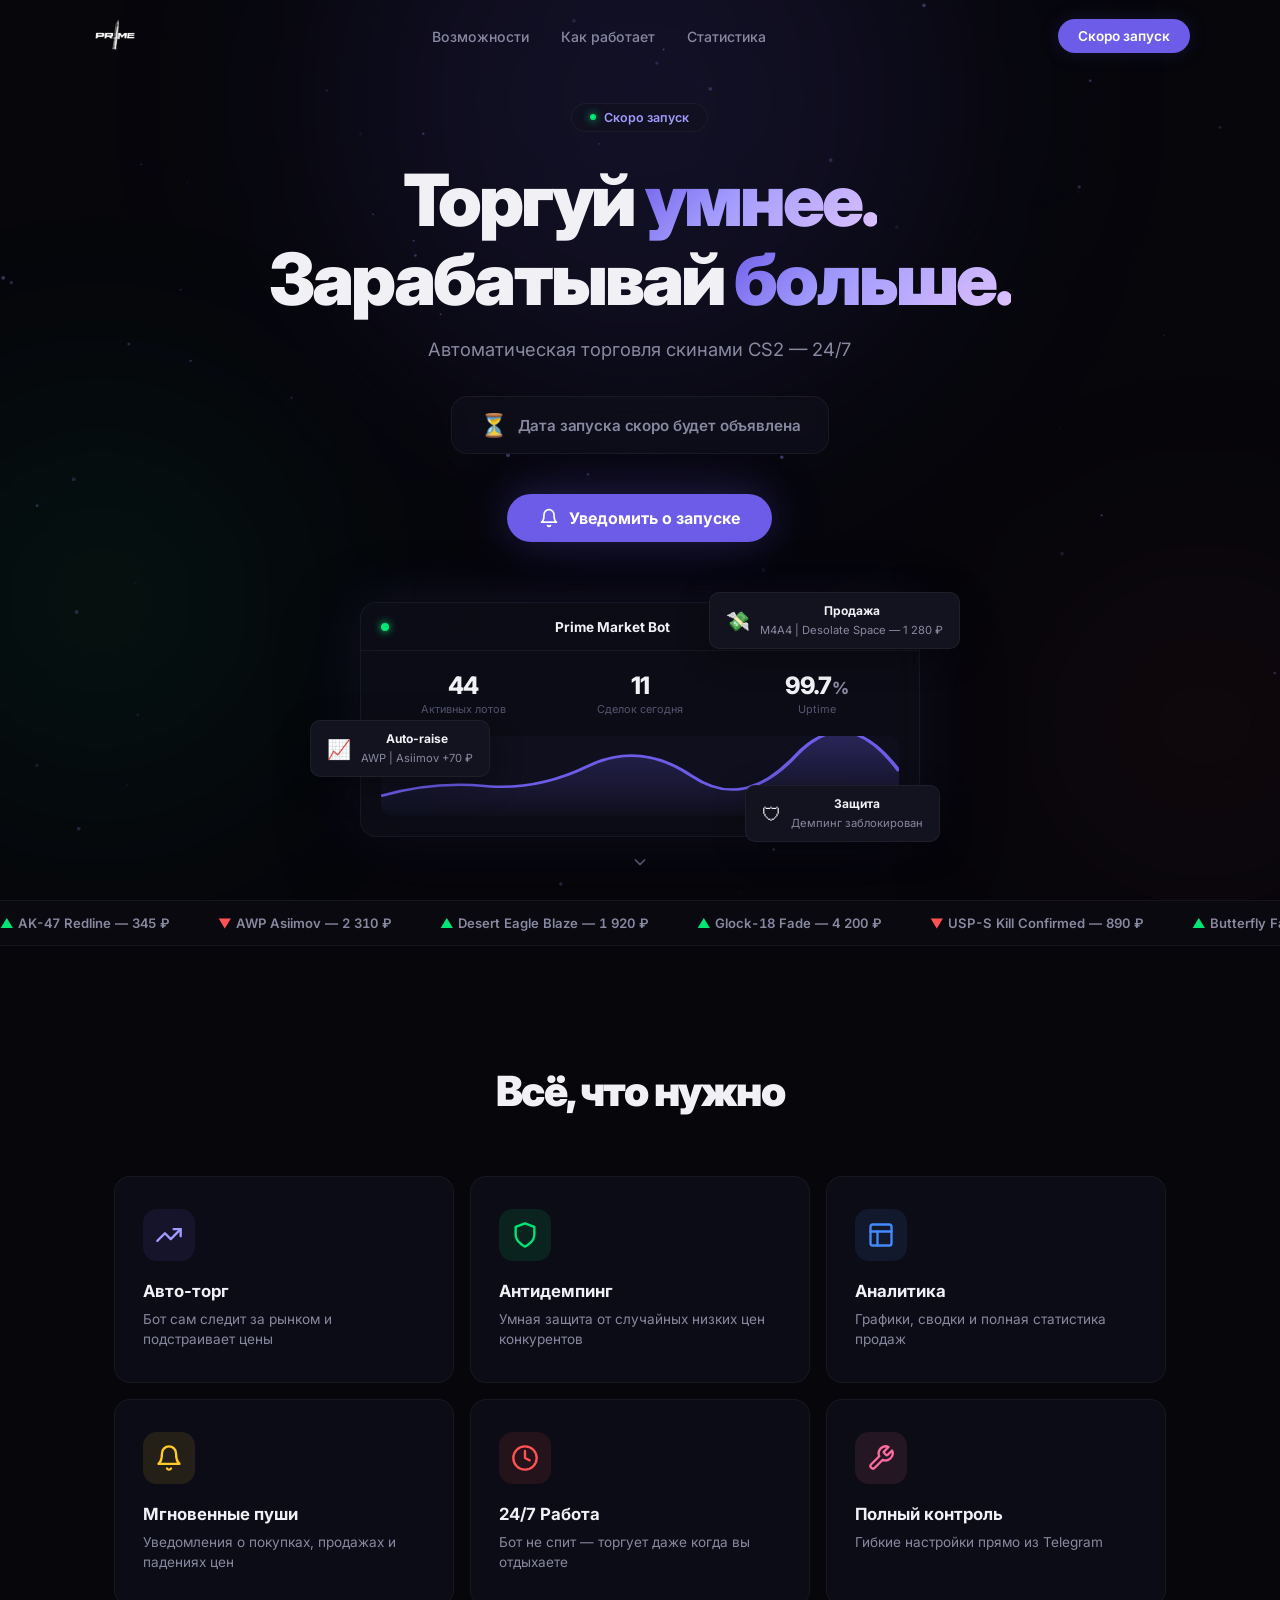
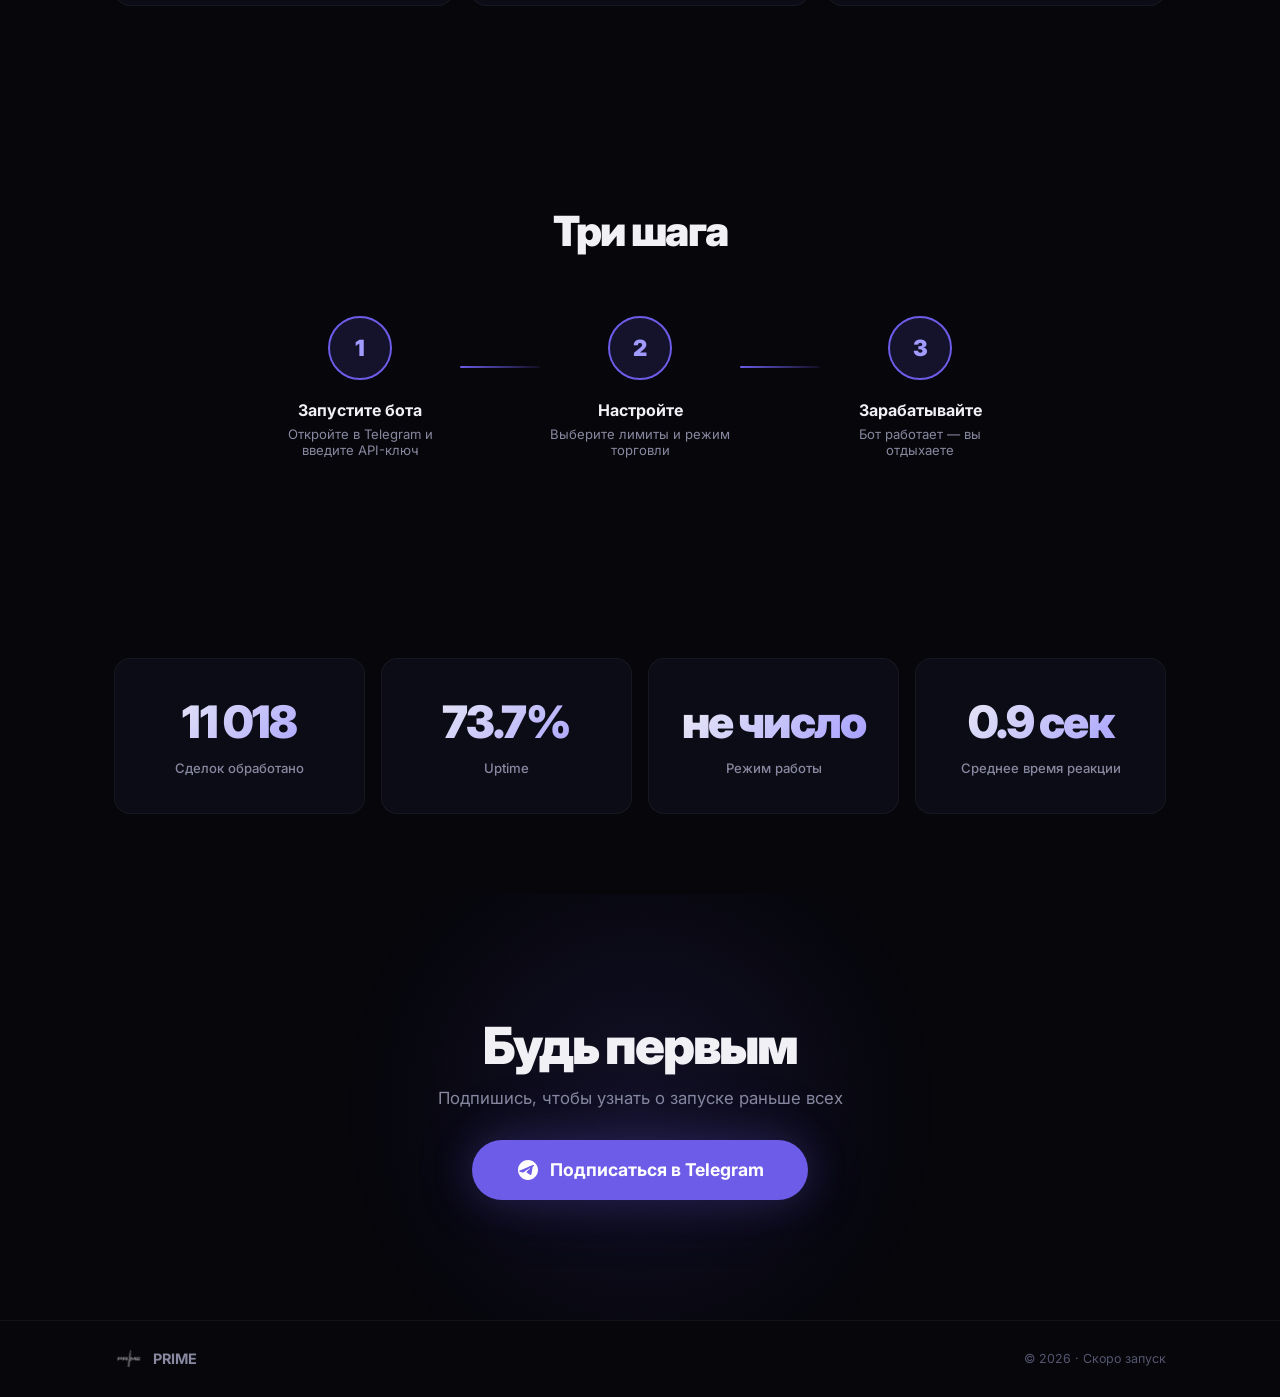
==== index.html @ d086d713 "Add files via upload" ====
<!DOCTYPE html>
<html lang="ru">
<head>
    <meta charset="UTF-8">
    <meta name="viewport" content="width=device-width, initial-scale=1.0">
    <title>PRIME — Скоро запуск | CS2 Trading Bot</title>
    <meta name="description" content="PRIME — умный бот для автоматической торговли скинами CS2. Скоро запуск. Авто-торг, защита от демпинга, аналитика.">
    <link rel="icon" type="image/png" href="logo.png">
    <link rel="preconnect" href="https://fonts.googleapis.com">
    <link rel="preconnect" href="https://fonts.gstatic.com" crossorigin>
    <link href="https://fonts.googleapis.com/css2?family=Inter:wght@300;400;500;600;700;800;900&display=swap" rel="stylesheet">
    <link rel="stylesheet" href="style.css">
</head>
<body>

<!-- ═══ Particle canvas background ═══ -->
<canvas id="particles"></canvas>

<!-- ═══ NAV ═══ -->
<nav class="nav" id="nav">
    <div class="nav-inner">
        <a href="#" class="nav-brand">
            <img src="logo.png" alt="PRIME" class="nav-logo-img">
        </a>
        <div class="nav-links">
            <a href="#features">Возможности</a>
            <a href="#how">Как работает</a>
            <a href="#stats">Статистика</a>
        </div>
        <a href="#cta" class="nav-cta">Скоро запуск</a>
    </div>
</nav>

<!-- ═══ HERO ═══ -->
<section class="hero" id="hero">
    <div class="hero-glow hero-glow-1"></div>
    <div class="hero-glow hero-glow-2"></div>
    <div class="hero-glow hero-glow-3"></div>

    <div class="hero-content">
        <div class="hero-badge">
            <span class="hero-badge-dot"></span>
            Скоро запуск
        </div>
        <h1 class="hero-title">
            Торгуй <span class="gradient-text">умнее.</span><br>
            Зарабатывай <span class="gradient-text">больше.</span>
        </h1>
        <p class="hero-sub">Автоматическая торговля скинами CS2 — 24/7</p>

        <div class="launch-tba">
            <span class="tba-icon">⏳</span>
            <span class="tba-text">Дата запуска скоро будет объявлена</span>
        </div>

        <div class="hero-actions">
            <a href="#cta" class="btn-hero">
                <svg width="20" height="20" viewBox="0 0 24 24" fill="none" stroke="currentColor" stroke-width="2" stroke-linecap="round" stroke-linejoin="round"><path d="M18 8A6 6 0 006 8c0 7-3 9-3 9h18s-3-2-3-9"/><path d="M13.73 21a2 2 0 01-3.46 0"/></svg>
                Уведомить о запуске
            </a>
        </div>
    </div>

    <!-- Floating UI mockup -->
    <div class="hero-visual">
        <div class="mock-card mock-main" id="mock-main">
            <div class="mock-header">
                <span class="mock-dot green"></span>
                <span class="mock-title">Prime Market Bot</span>
                <span class="mock-badge">ONLINE</span>
            </div>
            <div class="mock-body">
                <div class="mock-stat-row">
                    <div class="mock-stat">
                        <span class="mock-stat-val" id="counter-lots">0</span>
                        <span class="mock-stat-label">Активных лотов</span>
                    </div>
                    <div class="mock-stat">
                        <span class="mock-stat-val" id="counter-trades">0</span>
                        <span class="mock-stat-label">Сделок сегодня</span>
                    </div>
                    <div class="mock-stat">
                        <span class="mock-stat-val">99.7<small>%</small></span>
                        <span class="mock-stat-label">Uptime</span>
                    </div>
                </div>
                <div class="mock-chart-area">
                    <svg class="mock-chart-svg" viewBox="0 0 300 80" preserveAspectRatio="none">
                        <defs>
                            <linearGradient id="chart-fill" x1="0" y1="0" x2="0" y2="1">
                                <stop offset="0%" stop-color="#6C5CE7" stop-opacity="0.3"/>
                                <stop offset="100%" stop-color="#6C5CE7" stop-opacity="0"/>
                            </linearGradient>
                        </defs>
                        <path class="mock-chart-fill" d="M0,60 Q30,45 60,50 T120,30 T180,40 T240,20 T300,35 L300,80 L0,80Z" fill="url(#chart-fill)"/>
                        <path class="mock-chart-line" d="M0,60 Q30,45 60,50 T120,30 T180,40 T240,20 T300,35" fill="none" stroke="#6C5CE7" stroke-width="2.5"/>
                    </svg>
                </div>
            </div>
        </div>

        <!-- Floating notification cards -->
        <div class="float-card float-1" id="float-1">
            <span class="float-icon">💸</span>
            <div class="float-text">
                <strong>Продажа</strong>
                <span>M4A4 | Desolate Space — 1 280 ₽</span>
            </div>
        </div>
        <div class="float-card float-2" id="float-2">
            <span class="float-icon">📈</span>
            <div class="float-text">
                <strong>Auto-raise</strong>
                <span>AWP | Asiimov +70 ₽</span>
            </div>
        </div>
        <div class="float-card float-3" id="float-3">
            <span class="float-icon">🛡</span>
            <div class="float-text">
                <strong>Защита</strong>
                <span>Демпинг заблокирован</span>
            </div>
        </div>
    </div>

    <div class="hero-scroll-hint">
        <svg width="20" height="20" viewBox="0 0 24 24" fill="none" stroke="currentColor" stroke-width="2"><polyline points="6 9 12 15 18 9"/></svg>
    </div>
</section>

<!-- ═══ TICKER ═══ -->
<div class="ticker-wrap">
    <div class="ticker" id="ticker">
        <div class="ticker-track">
            <span class="ticker-item"><span class="t-green">▲</span> AK-47 Redline — 345 ₽</span>
            <span class="ticker-item"><span class="t-red">▼</span> AWP Asiimov — 2 310 ₽</span>
            <span class="ticker-item"><span class="t-green">▲</span> Desert Eagle Blaze — 1 920 ₽</span>
            <span class="ticker-item"><span class="t-green">▲</span> Glock-18 Fade — 4 200 ₽</span>
            <span class="ticker-item"><span class="t-red">▼</span> USP-S Kill Confirmed — 890 ₽</span>
            <span class="ticker-item"><span class="t-green">▲</span> Butterfly Fade — 45 000 ₽</span>
            <span class="ticker-item"><span class="t-green">▲</span> Karambit Doppler — 52 000 ₽</span>
            <span class="ticker-item"><span class="t-red">▼</span> M4A1-S Hyper Beast — 780 ₽</span>
            <!-- duplicate for seamless loop -->
            <span class="ticker-item"><span class="t-green">▲</span> AK-47 Redline — 345 ₽</span>
            <span class="ticker-item"><span class="t-red">▼</span> AWP Asiimov — 2 310 ₽</span>
            <span class="ticker-item"><span class="t-green">▲</span> Desert Eagle Blaze — 1 920 ₽</span>
            <span class="ticker-item"><span class="t-green">▲</span> Glock-18 Fade — 4 200 ₽</span>
            <span class="ticker-item"><span class="t-red">▼</span> USP-S Kill Confirmed — 890 ₽</span>
            <span class="ticker-item"><span class="t-green">▲</span> Butterfly Fade — 45 000 ₽</span>
            <span class="ticker-item"><span class="t-green">▲</span> Karambit Doppler — 52 000 ₽</span>
            <span class="ticker-item"><span class="t-red">▼</span> M4A1-S Hyper Beast — 780 ₽</span>
        </div>
    </div>
</div>

<!-- ═══ FEATURES ═══ -->
<section class="features" id="features">
    <div class="container">
        <h2 class="section-title reveal">Всё, что нужно</h2>
        <div class="features-grid">
            <div class="feature-card reveal" style="--delay:0.05s">
                <div class="feature-icon purple">
                    <svg width="28" height="28" viewBox="0 0 24 24" fill="none" stroke="currentColor" stroke-width="2" stroke-linecap="round" stroke-linejoin="round"><polyline points="22 7 13.5 15.5 8.5 10.5 2 17"/><polyline points="16 7 22 7 22 13"/></svg>
                </div>
                <h3>Авто-торг</h3>
                <p>Бот сам следит за рынком и подстраивает цены</p>
            </div>
            <div class="feature-card reveal" style="--delay:0.1s">
                <div class="feature-icon green">
                    <svg width="28" height="28" viewBox="0 0 24 24" fill="none" stroke="currentColor" stroke-width="2" stroke-linecap="round" stroke-linejoin="round"><path d="M12 22s8-4 8-10V5l-8-3-8 3v7c0 6 8 10 8 10z"/></svg>
                </div>
                <h3>Антидемпинг</h3>
                <p>Умная защита от случайных низких цен конкурентов</p>
            </div>
            <div class="feature-card reveal" style="--delay:0.15s">
                <div class="feature-icon blue">
                    <svg width="28" height="28" viewBox="0 0 24 24" fill="none" stroke="currentColor" stroke-width="2" stroke-linecap="round" stroke-linejoin="round"><rect x="3" y="3" width="18" height="18" rx="2"/><path d="M3 9h18"/><path d="M9 21V9"/></svg>
                </div>
                <h3>Аналитика</h3>
                <p>Графики, сводки и полная статистика продаж</p>
            </div>
            <div class="feature-card reveal" style="--delay:0.2s">
                <div class="feature-icon amber">
                    <svg width="28" height="28" viewBox="0 0 24 24" fill="none" stroke="currentColor" stroke-width="2" stroke-linecap="round" stroke-linejoin="round"><path d="M18 8A6 6 0 006 8c0 7-3 9-3 9h18s-3-2-3-9"/><path d="M13.73 21a2 2 0 01-3.46 0"/></svg>
                </div>
                <h3>Мгновенные пуши</h3>
                <p>Уведомления о покупках, продажах и падениях цен</p>
            </div>
            <div class="feature-card reveal" style="--delay:0.25s">
                <div class="feature-icon red">
                    <svg width="28" height="28" viewBox="0 0 24 24" fill="none" stroke="currentColor" stroke-width="2" stroke-linecap="round" stroke-linejoin="round"><circle cx="12" cy="12" r="10"/><polyline points="12 6 12 12 16 14"/></svg>
                </div>
                <h3>24/7 Работа</h3>
                <p>Бот не спит — торгует даже когда вы отдыхаете</p>
            </div>
            <div class="feature-card reveal" style="--delay:0.3s">
                <div class="feature-icon pink">
                    <svg width="28" height="28" viewBox="0 0 24 24" fill="none" stroke="currentColor" stroke-width="2" stroke-linecap="round" stroke-linejoin="round"><path d="M14.7 6.3a1 1 0 000 1.4l1.6 1.6a1 1 0 001.4 0l3.77-3.77a6 6 0 01-7.94 7.94l-6.91 6.91a2.12 2.12 0 01-3-3l6.91-6.91a6 6 0 017.94-7.94l-3.76 3.76z"/></svg>
                </div>
                <h3>Полный контроль</h3>
                <p>Гибкие настройки прямо из Telegram</p>
            </div>
        </div>
    </div>
</section>

<!-- ═══ HOW IT WORKS ═══ -->
<section class="how" id="how">
    <div class="container">
        <h2 class="section-title reveal">Три шага</h2>
        <div class="steps">
            <div class="step reveal" style="--delay:0.05s">
                <div class="step-num">1</div>
                <div class="step-content">
                    <h3>Запустите бота</h3>
                    <p>Откройте в Telegram и введите API-ключ</p>
                </div>
            </div>
            <div class="step-line reveal" style="--delay:0.1s"></div>
            <div class="step reveal" style="--delay:0.15s">
                <div class="step-num">2</div>
                <div class="step-content">
                    <h3>Настройте</h3>
                    <p>Выберите лимиты и режим торговли</p>
                </div>
            </div>
            <div class="step-line reveal" style="--delay:0.2s"></div>
            <div class="step reveal" style="--delay:0.25s">
                <div class="step-num">3</div>
                <div class="step-content">
                    <h3>Зарабатывайте</h3>
                    <p>Бот работает — вы отдыхаете</p>
                </div>
            </div>
        </div>
    </div>
</section>

<!-- ═══ LIVE STATS ═══ -->
<section class="stats" id="stats">
    <div class="container">
        <div class="stats-grid">
            <div class="stat-block reveal" style="--delay:0s">
                <span class="stat-big" data-target="14832">0</span>
                <span class="stat-desc">Сделок обработано</span>
            </div>
            <div class="stat-block reveal" style="--delay:0.1s">
                <span class="stat-big" data-target="99" data-suffix=".7%">0</span>
                <span class="stat-desc">Uptime</span>
            </div>
            <div class="stat-block reveal" style="--delay:0.2s">
                <span class="stat-big static-stat">24/7</span>
                <span class="stat-desc">Режим работы</span>
            </div>
            <div class="stat-block reveal" style="--delay:0.3s">
                <span class="stat-big" data-target="0" data-suffix=" сек" data-val="1.2">0</span>
                <span class="stat-desc">Среднее время реакции</span>
            </div>
        </div>
    </div>
</section>

<!-- ═══ CTA ═══ -->
<section class="cta" id="cta">
    <div class="cta-glow"></div>
    <div class="container">
        <div class="cta-content reveal">
            <h2>Будь первым</h2>
            <p class="cta-sub">Подпишись, чтобы узнать о запуске раньше всех</p>
            <div class="cta-form">
                <a href="https://t.me/primebot_news" class="btn-hero btn-hero-lg" target="_blank">
                    <svg width="24" height="24" viewBox="0 0 24 24" fill="currentColor"><path d="M12 2C6.48 2 2 6.48 2 12s4.48 10 10 10 10-4.48 10-10S17.52 2 12 2zm4.64 6.8c-.15 1.58-.8 5.42-1.13 7.19-.14.75-.42 1-.68 1.03-.58.05-1.02-.38-1.58-.75-.88-.58-1.38-.94-2.23-1.5-.99-.65-.35-1.01.22-1.59.15-.15 2.71-2.48 2.76-2.69.01-.03.01-.14-.07-.2-.08-.06-.19-.04-.27-.02-.12.02-1.96 1.25-5.54 3.67-.52.36-1 .53-1.42.52-.47-.01-1.37-.26-2.03-.48-.82-.27-1.47-.42-1.42-.88.03-.24.37-.49 1.02-.74 3.98-1.73 6.64-2.88 7.97-3.44 3.8-1.58 4.59-1.86 5.1-1.87.11 0 .37.03.54.17.14.12.18.28.2.45-.01.06.01.24 0 .37z"/></svg>
                    Подписаться в Telegram
                </a>
            </div>
        </div>
    </div>
</section>

<!-- ═══ FOOTER ═══ -->
<footer class="footer">
    <div class="container footer-inner">
        <div class="footer-brand-wrap">
            <img src="logo.png" alt="PRIME" class="footer-logo">
            <span class="footer-brand">PRIME</span>
        </div>
        <span class="footer-copy">© 2026 · Скоро запуск</span>
    </div>
</footer>

<script src="app.js"></script>
</body>
</html>
---- style.css ----
/* ═══════════════════════════════════════════
   Prime Market Landing — CSS
   Premium dark visual-first design
   ═══════════════════════════════════════════ */

:root {
  --bg: #06060b;
  --bg-1: #0c0c14;
  --bg-2: #13131f;
  --bg-3: #1c1c2e;
  --surface: rgba(18, 18, 30, 0.6);
  --border: rgba(255, 255, 255, 0.05);
  --border-hover: rgba(255, 255, 255, 0.1);

  --text: #f0f0f5;
  --text-2: #8888a0;
  --text-3: #555570;

  --accent: #6C5CE7;
  --accent-2: #a29bfe;
  --accent-glow: rgba(108, 92, 231, 0.15);

  --green: #00e676;
  --red: #ff5252;
  --amber: #ffca28;
  --blue: #448aff;
  --pink: #ff6b9d;

  --green-bg: rgba(0, 230, 118, 0.1);
  --red-bg: rgba(255, 82, 82, 0.1);
  --amber-bg: rgba(255, 202, 40, 0.1);
  --blue-bg: rgba(68, 138, 255, 0.1);
  --pink-bg: rgba(255, 107, 157, 0.1);
  --purple-bg: rgba(108, 92, 231, 0.1);

  --radius: 16px;
  --radius-sm: 10px;
  --ease: cubic-bezier(0.4, 0, 0.2, 1);
}

*, *::before, *::after { box-sizing: border-box; margin: 0; padding: 0; }

html {
  font-size: 16px;
  scroll-behavior: smooth;
  scroll-padding-top: 80px;
}

body {
  font-family: 'Inter', -apple-system, BlinkMacSystemFont, sans-serif;
  background: var(--bg);
  color: var(--text);
  overflow-x: hidden;
  -webkit-font-smoothing: antialiased;
}

::selection {
  background: var(--accent);
  color: white;
}

::-webkit-scrollbar { width: 6px; }
::-webkit-scrollbar-track { background: transparent; }
::-webkit-scrollbar-thumb { background: var(--bg-3); border-radius: 99px; }

.container {
  max-width: 1100px;
  margin: 0 auto;
  padding: 0 24px;
}

/* ── Particle BG ─────────────────────────── */
#particles {
  position: fixed;
  inset: 0;
  z-index: 0;
  pointer-events: none;
}

/* ═══════════ NAV ═══════════ */
.nav {
  position: fixed;
  top: 0;
  left: 0;
  right: 0;
  z-index: 100;
  padding: 0 24px;
  transition: background 0.3s, box-shadow 0.3s;
}

.nav.scrolled {
  background: rgba(6, 6, 11, 0.85);
  backdrop-filter: blur(20px);
  -webkit-backdrop-filter: blur(20px);
  box-shadow: 0 1px 0 var(--border);
}

.nav-inner {
  max-width: 1100px;
  margin: 0 auto;
  height: 72px;
  display: flex;
  align-items: center;
  justify-content: space-between;
}

.nav-brand {
  display: flex;
  align-items: center;
  gap: 10px;
  text-decoration: none;
  color: var(--text);
  font-weight: 800;
  font-size: 1.1rem;
  letter-spacing: 0.02em;
}

.nav-logo-img {
  height: 48px;
  width: auto;
  filter: invert(1);
}

.nav-links {
  display: flex;
  gap: 32px;
}

.nav-links a {
  color: var(--text-2);
  text-decoration: none;
  font-size: 0.88rem;
  font-weight: 500;
  transition: color 0.2s;
}

.nav-links a:hover { color: var(--text); }

.nav-cta {
  background: var(--accent);
  color: white;
  text-decoration: none;
  padding: 9px 20px;
  border-radius: 99px;
  font-size: 0.85rem;
  font-weight: 600;
  transition: all 0.2s var(--ease);
  box-shadow: 0 0 20px var(--accent-glow);
}

.nav-cta:hover {
  background: var(--accent-2);
  transform: translateY(-1px);
  box-shadow: 0 4px 24px rgba(108, 92, 231, 0.3);
}

/* ═══════════ HERO ═══════════ */
.hero {
  position: relative;
  min-height: 100vh;
  display: flex;
  flex-direction: column;
  align-items: center;
  justify-content: center;
  text-align: center;
  padding: 100px 24px 60px;
  overflow: hidden;
}

.hero-glow {
  position: absolute;
  border-radius: 50%;
  filter: blur(120px);
  pointer-events: none;
}

.hero-glow-1 {
  width: 600px;
  height: 600px;
  background: rgba(108, 92, 231, 0.12);
  top: -200px;
  left: 50%;
  transform: translateX(-50%);
  animation: glow1 10s ease-in-out infinite alternate;
}

.hero-glow-2 {
  width: 400px;
  height: 400px;
  background: rgba(0, 230, 118, 0.06);
  bottom: 100px;
  left: -100px;
  animation: glow2 12s ease-in-out infinite alternate;
}

.hero-glow-3 {
  width: 350px;
  height: 350px;
  background: rgba(255, 82, 82, 0.05);
  bottom: 0;
  right: -100px;
  animation: glow3 14s ease-in-out infinite alternate;
}

@keyframes glow1 { 0% { transform: translateX(-50%) scale(1); } 100% { transform: translateX(-45%) scale(1.15); } }
@keyframes glow2 { 0% { transform: translate(0,0); } 100% { transform: translate(60px,-40px); } }
@keyframes glow3 { 0% { transform: translate(0,0); } 100% { transform: translate(-40px,-60px); } }

.hero-content {
  position: relative;
  z-index: 2;
  margin-bottom: 60px;
}

.hero-logo {
  width: 160px;
  height: auto;
  margin-bottom: 24px;
  filter: invert(1) drop-shadow(0 0 40px rgba(162, 155, 254, 0.3));
  animation: logo-float 4s ease-in-out infinite;
}

@keyframes logo-float {
  0%, 100% { transform: translateY(0) scale(1); }
  50%      { transform: translateY(-8px) scale(1.02); }
}

.hero-badge {
  display: inline-flex;
  align-items: center;
  gap: 8px;
  background: var(--surface);
  border: 1px solid var(--border);
  border-radius: 99px;
  padding: 6px 18px;
  font-size: 0.78rem;
  font-weight: 600;
  color: var(--accent-2);
  margin-bottom: 28px;
  backdrop-filter: blur(10px);
}

.hero-badge-dot {
  width: 6px; height: 6px;
  background: var(--green);
  border-radius: 50%;
  box-shadow: 0 0 8px var(--green);
  animation: pulse-dot 2s ease infinite;
}

@keyframes pulse-dot {
  0%, 100% { opacity: 1; }
  50% { opacity: 0.4; }
}

.hero-title {
  font-size: clamp(2.4rem, 6vw, 4.5rem);
  font-weight: 900;
  line-height: 1.1;
  letter-spacing: -0.04em;
  margin-bottom: 20px;
}

.gradient-text {
  background: linear-gradient(135deg, var(--accent) 0%, var(--accent-2) 40%, #e0c3fc 100%);
  -webkit-background-clip: text;
  -webkit-text-fill-color: transparent;
  background-clip: text;
}

.hero-sub {
  font-size: 1.15rem;
  color: var(--text-2);
  font-weight: 400;
  margin-bottom: 36px;
}

/* ── Launch TBA ───────────────────────────── */
.launch-tba {
  display: inline-flex;
  align-items: center;
  gap: 10px;
  background: var(--surface);
  border: 1px solid var(--border);
  border-radius: var(--radius);
  padding: 14px 28px;
  margin-bottom: 40px;
  backdrop-filter: blur(10px);
}

.tba-icon {
  font-size: 1.4rem;
}

.tba-text {
  font-size: 0.95rem;
  font-weight: 600;
  color: var(--text-2);
  letter-spacing: -0.01em;
}

/* ── Countdown ────────────────────────────── */
.countdown {
  display: flex;
  align-items: center;
  justify-content: center;
  gap: 12px;
  margin-bottom: 40px;
}

.countdown-block {
  display: flex;
  flex-direction: column;
  align-items: center;
  gap: 4px;
}

.countdown-num {
  font-size: clamp(2rem, 5vw, 3rem);
  font-weight: 900;
  letter-spacing: -0.04em;
  background: linear-gradient(135deg, var(--text) 0%, var(--accent-2) 100%);
  -webkit-background-clip: text;
  -webkit-text-fill-color: transparent;
  min-width: 70px;
  text-align: center;
  font-variant-numeric: tabular-nums;
}

.countdown-label {
  font-size: 0.7rem;
  color: var(--text-3);
  text-transform: uppercase;
  font-weight: 600;
  letter-spacing: 0.08em;
}

.countdown-sep {
  font-size: 2rem;
  font-weight: 300;
  color: var(--text-3);
  margin-bottom: 18px;
}

.btn-hero {
  display: inline-flex;
  align-items: center;
  gap: 10px;
  background: var(--accent);
  color: white;
  text-decoration: none;
  padding: 14px 32px;
  border-radius: 99px;
  font-size: 1rem;
  font-weight: 700;
  border: none;
  cursor: pointer;
  transition: all 0.25s var(--ease);
  box-shadow: 0 0 40px rgba(108, 92, 231, 0.25), 0 0 80px rgba(108, 92, 231, 0.1);
}

.btn-hero:hover {
  background: var(--accent-2);
  transform: translateY(-2px) scale(1.02);
  box-shadow: 0 8px 40px rgba(108, 92, 231, 0.4), 0 0 100px rgba(108, 92, 231, 0.15);
}

.btn-hero:active { transform: translateY(0) scale(0.98); }

.btn-hero-lg {
  padding: 18px 44px;
  font-size: 1.1rem;
}

/* ── Hero Visual (Mockup) ─────────────────── */
.hero-visual {
  position: relative;
  z-index: 2;
  width: 100%;
  max-width: 560px;
  perspective: 1200px;
}

.mock-card {
  background: var(--surface);
  border: 1px solid var(--border);
  border-radius: var(--radius);
  backdrop-filter: blur(16px);
  overflow: hidden;
}

.mock-main {
  animation: float-main 6s ease-in-out infinite;
  box-shadow: 0 24px 80px rgba(0,0,0,0.4), 0 0 60px var(--accent-glow);
}

@keyframes float-main {
  0%, 100% { transform: translateY(0) rotateX(2deg); }
  50% { transform: translateY(-10px) rotateX(0deg); }
}

.mock-header {
  display: flex;
  align-items: center;
  gap: 10px;
  padding: 14px 20px;
  border-bottom: 1px solid var(--border);
}

.mock-dot {
  width: 8px; height: 8px;
  border-radius: 50%;
}

.mock-dot.green { background: var(--green); box-shadow: 0 0 8px var(--green); }

.mock-title {
  font-size: 0.85rem;
  font-weight: 700;
  flex: 1;
}

.mock-badge {
  font-size: 0.65rem;
  font-weight: 700;
  padding: 3px 10px;
  border-radius: 99px;
  background: var(--green-bg);
  color: var(--green);
  letter-spacing: 0.05em;
}

.mock-body { padding: 20px; }

.mock-stat-row {
  display: grid;
  grid-template-columns: repeat(3, 1fr);
  gap: 12px;
  margin-bottom: 20px;
}

.mock-stat {
  text-align: center;
}

.mock-stat-val {
  display: block;
  font-size: 1.5rem;
  font-weight: 800;
  letter-spacing: -0.03em;
}

.mock-stat-val small {
  font-size: 0.7em;
  color: var(--text-2);
}

.mock-stat-label {
  display: block;
  font-size: 0.68rem;
  color: var(--text-3);
  margin-top: 2px;
}

.mock-chart-area {
  height: 80px;
  border-radius: var(--radius-sm);
  overflow: hidden;
  background: rgba(108, 92, 231, 0.03);
}

.mock-chart-svg { width: 100%; height: 100%; }

.mock-chart-line {
  stroke-dasharray: 500;
  stroke-dashoffset: 500;
  animation: draw-line 2s ease forwards 0.5s;
}

@keyframes draw-line {
  to { stroke-dashoffset: 0; }
}

/* ── Floating cards ───────────────────────── */
.float-card {
  position: absolute;
  display: flex;
  align-items: center;
  gap: 10px;
  background: var(--bg-2);
  border: 1px solid var(--border);
  border-radius: var(--radius-sm);
  padding: 10px 16px;
  box-shadow: 0 8px 32px rgba(0,0,0,0.3);
  backdrop-filter: blur(10px);
  white-space: nowrap;
  z-index: 3;
}

.float-icon { font-size: 1.2rem; }

.float-text strong {
  display: block;
  font-size: 0.75rem;
  font-weight: 700;
}

.float-text span {
  font-size: 0.7rem;
  color: var(--text-2);
}

.float-1 {
  top: -10px;
  right: -40px;
  animation: float-card-1 5s ease-in-out infinite;
}

.float-2 {
  bottom: 60px;
  left: -50px;
  animation: float-card-2 6s ease-in-out infinite 1s;
}

.float-3 {
  bottom: -5px;
  right: -20px;
  animation: float-card-3 7s ease-in-out infinite 0.5s;
}

@keyframes float-card-1 {
  0%, 100% { transform: translate(0, 0) rotate(0deg); }
  50%      { transform: translate(-8px, -12px) rotate(-1deg); }
}

@keyframes float-card-2 {
  0%, 100% { transform: translate(0, 0) rotate(0deg); }
  50%      { transform: translate(10px, -8px) rotate(1deg); }
}

@keyframes float-card-3 {
  0%, 100% { transform: translate(0, 0) rotate(0deg); }
  50%      { transform: translate(-6px, -10px) rotate(-0.5deg); }
}

/* ── Scroll hint ──────────────────────────── */
.hero-scroll-hint {
  position: absolute;
  bottom: 24px;
  left: 50%;
  transform: translateX(-50%);
  color: var(--text-3);
  animation: bounce-hint 2s ease infinite;
  z-index: 2;
}

@keyframes bounce-hint {
  0%, 100% { transform: translateX(-50%) translateY(0); }
  50%      { transform: translateX(-50%) translateY(8px); }
}

/* ═══════════ TICKER ═══════════ */
.ticker-wrap {
  position: relative;
  z-index: 1;
  border-top: 1px solid var(--border);
  border-bottom: 1px solid var(--border);
  background: rgba(12, 12, 20, 0.5);
  overflow: hidden;
  padding: 14px 0;
}

.ticker {
  overflow: hidden;
}

.ticker-track {
  display: flex;
  gap: 48px;
  width: max-content;
  animation: ticker-scroll 30s linear infinite;
}

.ticker-item {
  font-size: 0.82rem;
  font-weight: 600;
  color: var(--text-2);
  white-space: nowrap;
  font-variant-numeric: tabular-nums;
}

.t-green { color: var(--green); }
.t-red { color: var(--red); }

@keyframes ticker-scroll {
  from { transform: translateX(0); }
  to   { transform: translateX(-50%); }
}

/* ═══════════ FEATURES ═══════════ */
.features {
  position: relative;
  z-index: 1;
  padding: 120px 0;
}

.section-title {
  text-align: center;
  font-size: clamp(1.8rem, 4vw, 2.6rem);
  font-weight: 900;
  letter-spacing: -0.04em;
  margin-bottom: 60px;
}

.features-grid {
  display: grid;
  grid-template-columns: repeat(3, 1fr);
  gap: 16px;
}

.feature-card {
  background: var(--surface);
  border: 1px solid var(--border);
  border-radius: var(--radius);
  padding: 32px 28px;
  transition: all 0.3s var(--ease);
  backdrop-filter: blur(8px);
}

.feature-card:hover {
  border-color: var(--border-hover);
  transform: translateY(-4px);
  box-shadow: 0 16px 48px rgba(0,0,0,0.25);
}

.feature-icon {
  width: 52px; height: 52px;
  border-radius: 14px;
  display: flex;
  align-items: center;
  justify-content: center;
  margin-bottom: 20px;
}

.feature-icon.purple { background: var(--purple-bg); color: var(--accent-2); }
.feature-icon.green  { background: var(--green-bg); color: var(--green); }
.feature-icon.blue   { background: var(--blue-bg); color: var(--blue); }
.feature-icon.amber  { background: var(--amber-bg); color: var(--amber); }
.feature-icon.red    { background: var(--red-bg); color: var(--red); }
.feature-icon.pink   { background: var(--pink-bg); color: var(--pink); }

.feature-card h3 {
  font-size: 1.05rem;
  font-weight: 700;
  margin-bottom: 8px;
}

.feature-card p {
  font-size: 0.85rem;
  color: var(--text-2);
  line-height: 1.5;
}

/* ═══════════ HOW IT WORKS ═══════════ */
.how {
  position: relative;
  z-index: 1;
  padding: 80px 0 120px;
}

.steps {
  display: flex;
  align-items: center;
  justify-content: center;
  gap: 0;
}

.step {
  display: flex;
  flex-direction: column;
  align-items: center;
  text-align: center;
  flex: 0 0 200px;
}

.step-num {
  width: 64px; height: 64px;
  border-radius: 50%;
  background: var(--accent-glow);
  border: 2px solid var(--accent);
  display: flex;
  align-items: center;
  justify-content: center;
  font-size: 1.4rem;
  font-weight: 900;
  color: var(--accent-2);
  margin-bottom: 20px;
  transition: all 0.3s;
}

.step:hover .step-num {
  background: var(--accent);
  color: white;
  box-shadow: 0 0 30px rgba(108, 92, 231, 0.4);
  transform: scale(1.1);
}

.step-line {
  width: 80px;
  height: 2px;
  background: linear-gradient(90deg, var(--accent) 0%, rgba(108, 92, 231, 0.1) 100%);
  margin-bottom: 40px;
  border-radius: 99px;
}

.step-content h3 {
  font-size: 1rem;
  font-weight: 700;
  margin-bottom: 6px;
}

.step-content p {
  font-size: 0.82rem;
  color: var(--text-2);
  max-width: 180px;
}

/* ═══════════ STATS ═══════════ */
.stats {
  position: relative;
  z-index: 1;
  padding: 80px 0;
}

.stats-grid {
  display: grid;
  grid-template-columns: repeat(4, 1fr);
  gap: 16px;
}

.stat-block {
  background: var(--surface);
  border: 1px solid var(--border);
  border-radius: var(--radius);
  padding: 36px 24px;
  text-align: center;
  backdrop-filter: blur(8px);
  transition: all 0.3s var(--ease);
}

.stat-block:hover {
  border-color: var(--border-hover);
  transform: translateY(-3px);
}

.stat-big {
  display: block;
  font-size: clamp(2rem, 4vw, 2.8rem);
  font-weight: 900;
  letter-spacing: -0.04em;
  background: linear-gradient(135deg, var(--text), var(--accent-2));
  -webkit-background-clip: text;
  -webkit-text-fill-color: transparent;
  margin-bottom: 8px;
}

.stat-desc {
  font-size: 0.82rem;
  color: var(--text-2);
  font-weight: 500;
}

.static-stat {
  background: linear-gradient(135deg, var(--text), var(--accent-2));
  -webkit-background-clip: text;
  -webkit-text-fill-color: transparent;
}

/* ═══════════ CTA ═══════════ */
.cta {
  position: relative;
  z-index: 1;
  padding: 120px 0;
  text-align: center;
  overflow: hidden;
}

.cta-glow {
  position: absolute;
  width: 600px; height: 600px;
  border-radius: 50%;
  background: radial-gradient(circle, rgba(108, 92, 231, 0.12) 0%, transparent 70%);
  top: 50%; left: 50%;
  transform: translate(-50%, -50%);
  pointer-events: none;
}

.cta-content h2 {
  font-size: clamp(2rem, 5vw, 3.2rem);
  font-weight: 900;
  letter-spacing: -0.04em;
  margin-bottom: 12px;
}

.cta-sub {
  font-size: 1.05rem;
  color: var(--text-2);
  margin-bottom: 32px;
}

.cta-form {
  display: flex;
  justify-content: center;
}

/* ═══════════ FOOTER ═══════════ */
.footer {
  position: relative;
  z-index: 1;
  border-top: 1px solid var(--border);
  padding: 24px 0;
}

.footer-inner {
  display: flex;
  justify-content: space-between;
  align-items: center;
}

.footer-brand-wrap {
  display: flex;
  align-items: center;
  gap: 10px;
}

.footer-logo {
  height: 28px;
  width: auto;
  filter: invert(1);
  opacity: 0.5;
}

.footer-brand {
  font-weight: 700;
  font-size: 0.9rem;
  color: var(--text-2);
}

.footer-copy {
  font-size: 0.78rem;
  color: var(--text-3);
}

/* ═══════════ REVEAL ANIMATIONS ═══════════ */
.reveal {
  opacity: 0;
  transform: translateY(30px);
  transition: opacity 0.7s var(--ease), transform 0.7s var(--ease);
  transition-delay: var(--delay, 0s);
}

.reveal.visible {
  opacity: 1;
  transform: translateY(0);
}

/* ═══════════ RESPONSIVE ═══════════ */
@media (max-width: 900px) {
  .features-grid { grid-template-columns: repeat(2, 1fr); }
  .stats-grid { grid-template-columns: repeat(2, 1fr); }
  .nav-links { display: none; }
  .steps { flex-direction: column; gap: 0; }
  .step-line { width: 2px; height: 40px; margin-bottom: 0; }
}

@media (max-width: 600px) {
  .features-grid { grid-template-columns: 1fr; }
  .stats-grid { grid-template-columns: 1fr 1fr; }
  .float-card { display: none; }
  .hero { padding: 100px 16px 40px; }
  .hero-visual { max-width: 100%; }
}
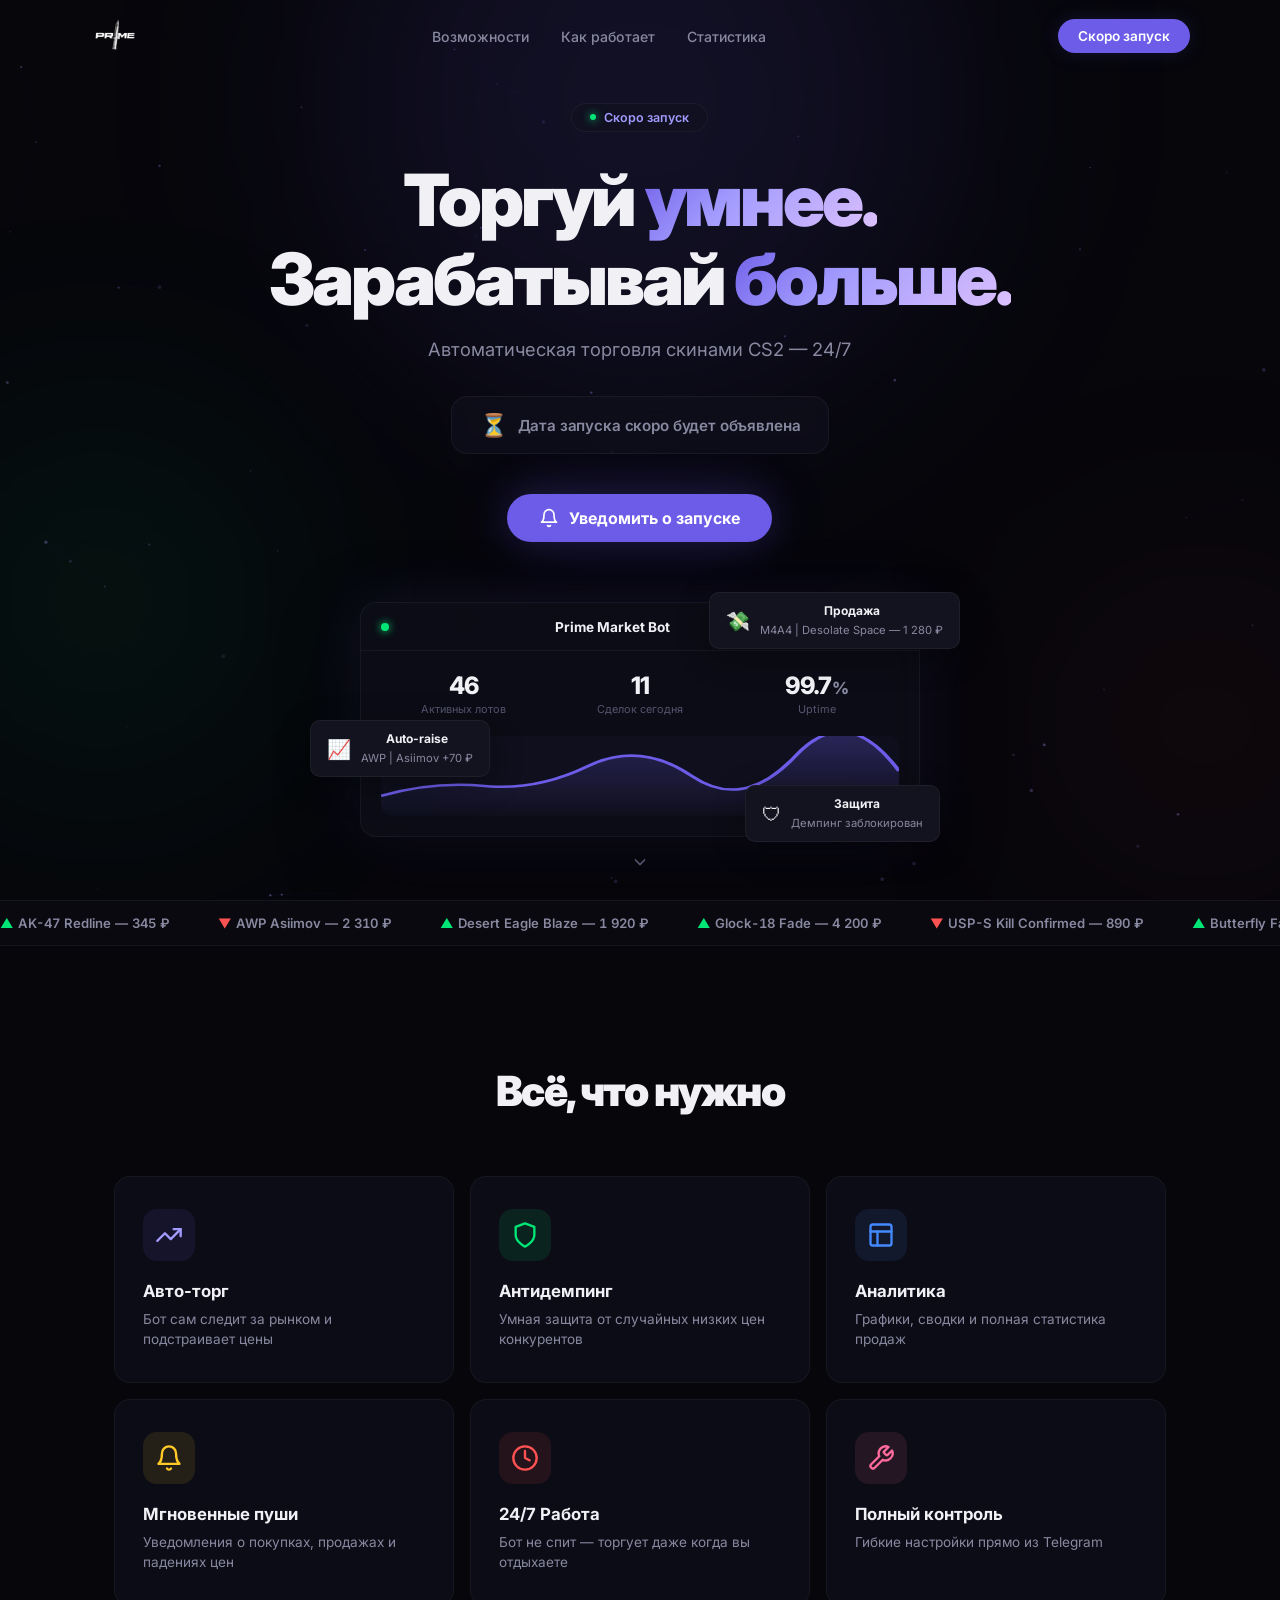
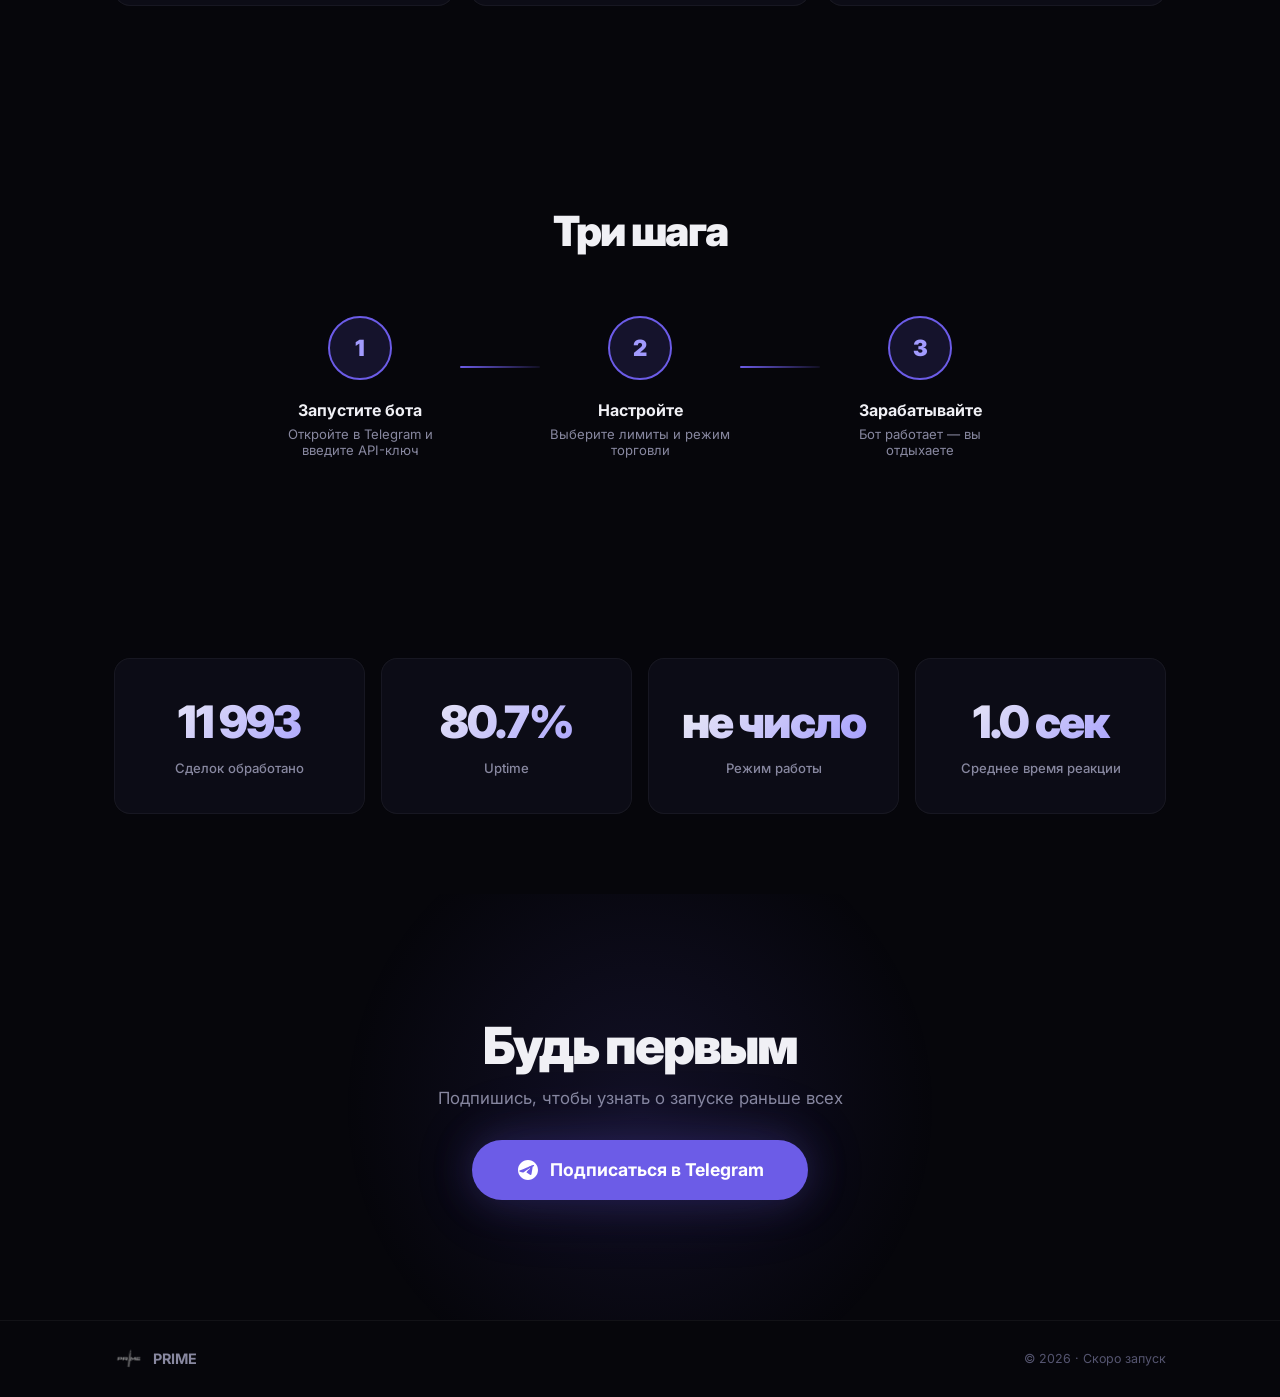
==== commit 8f85b229: "Update index.html" ====
--- a/index.html
+++ b/index.html
@@ -249,7 +249,7 @@
                 <span class="stat-desc">Uptime</span>
             </div>
             <div class="stat-block reveal" style="--delay:0.2s">
-                <span class="stat-big static-stat">24/7</span>
+                <span class="stat-big static-stat">24 на 7</span>
                 <span class="stat-desc">Режим работы</span>
             </div>
             <div class="stat-block reveal" style="--delay:0.3s">
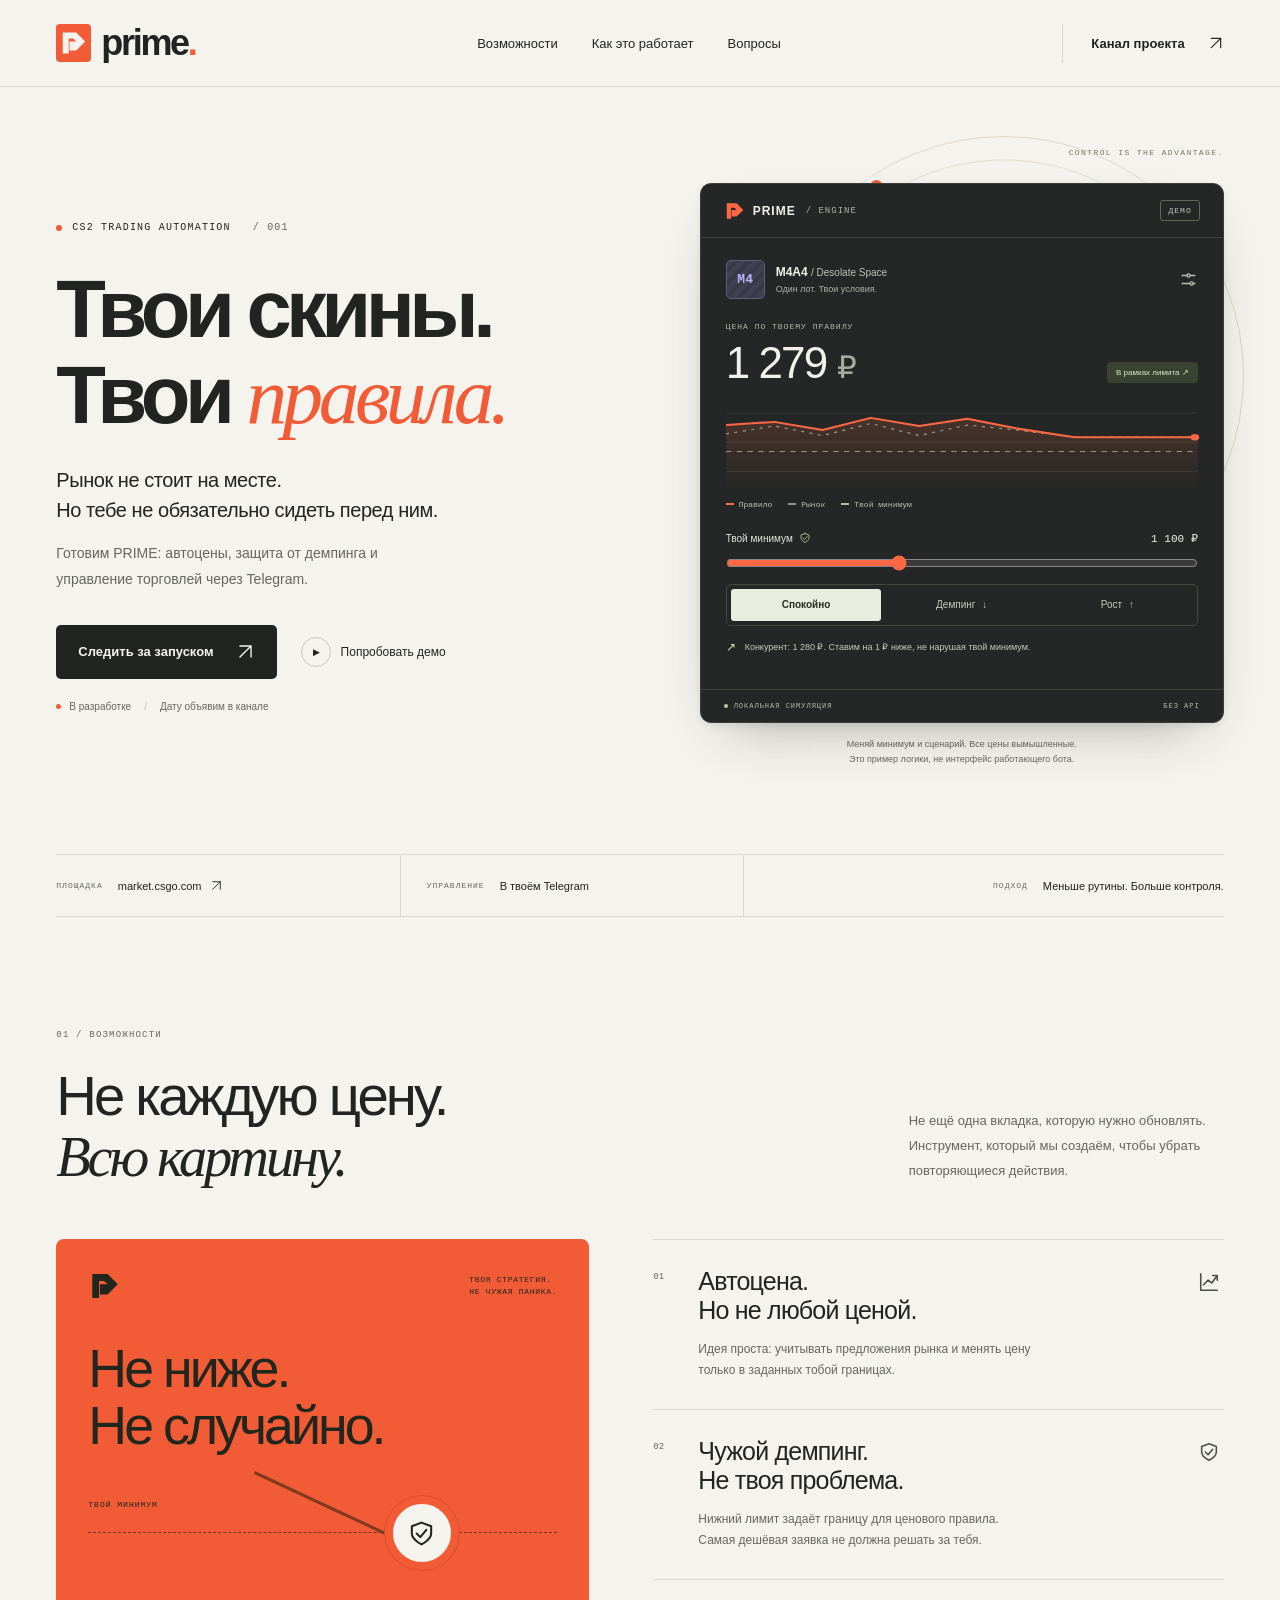
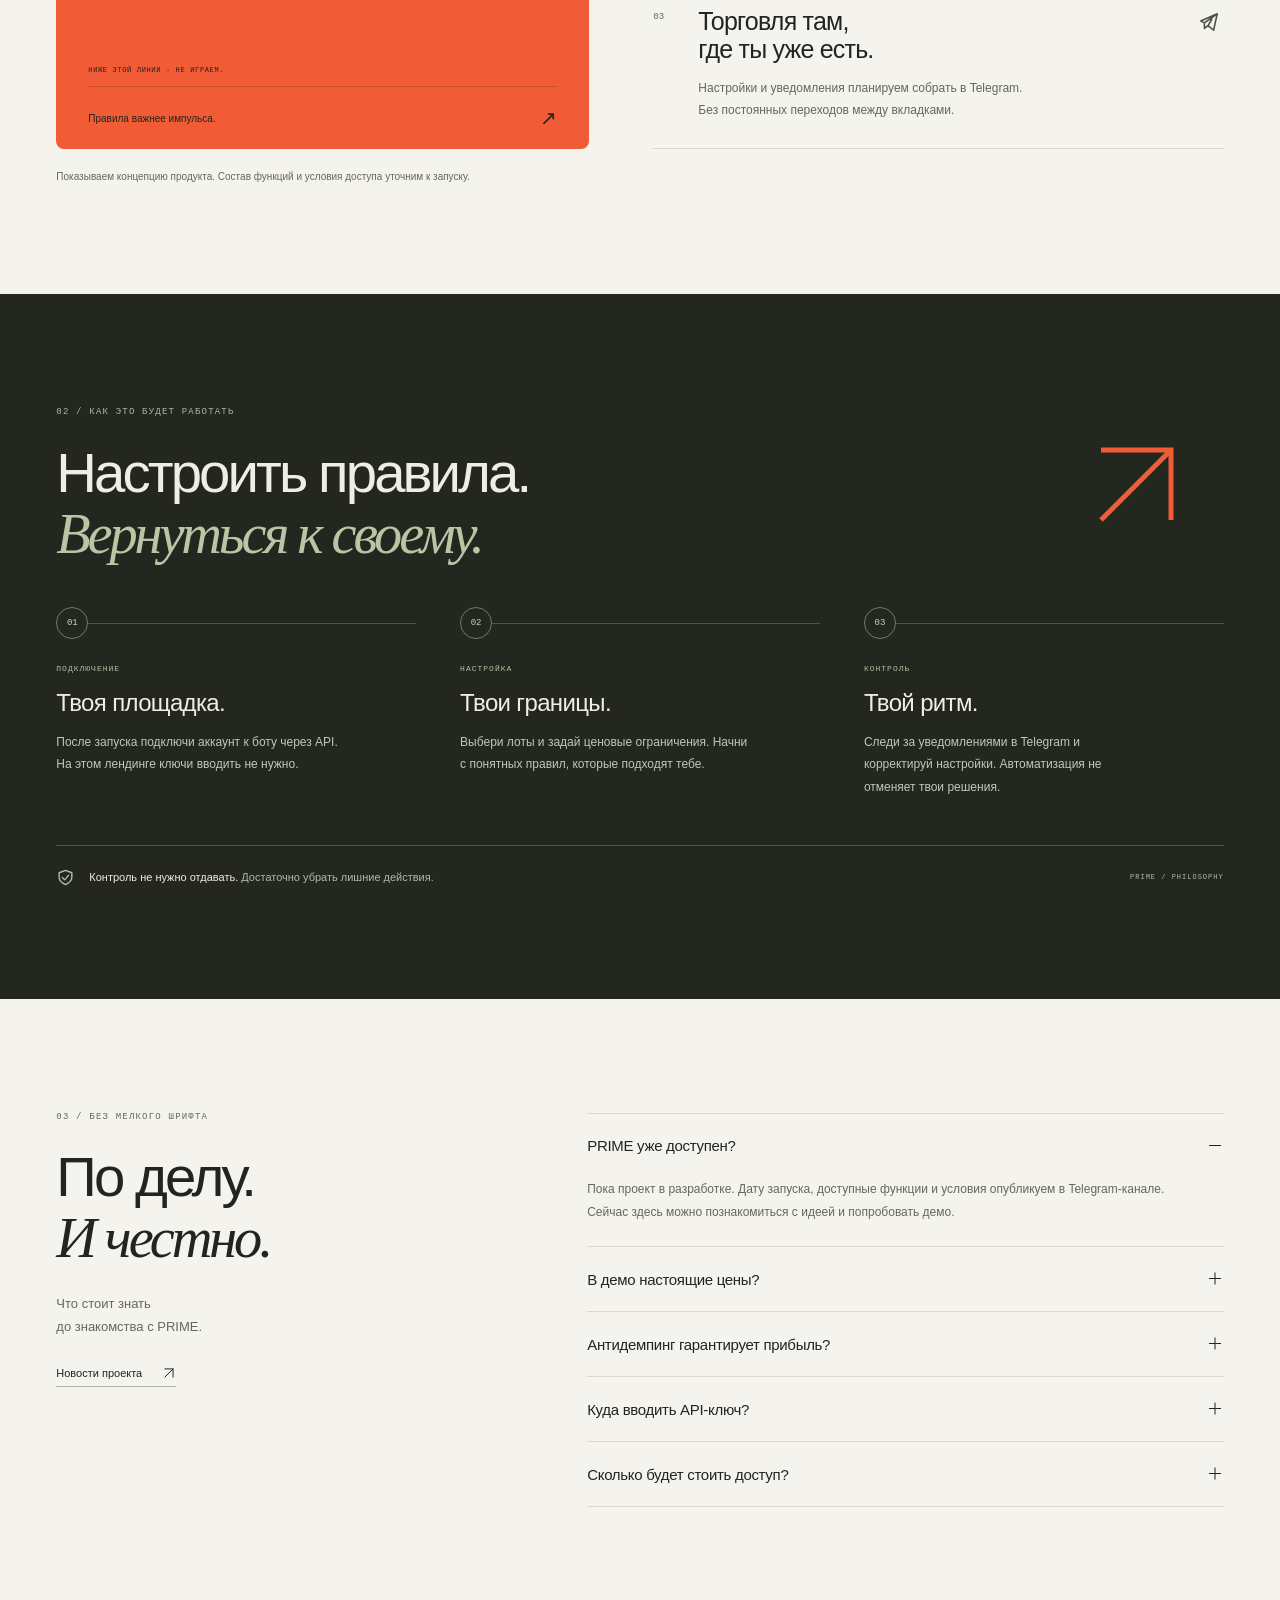
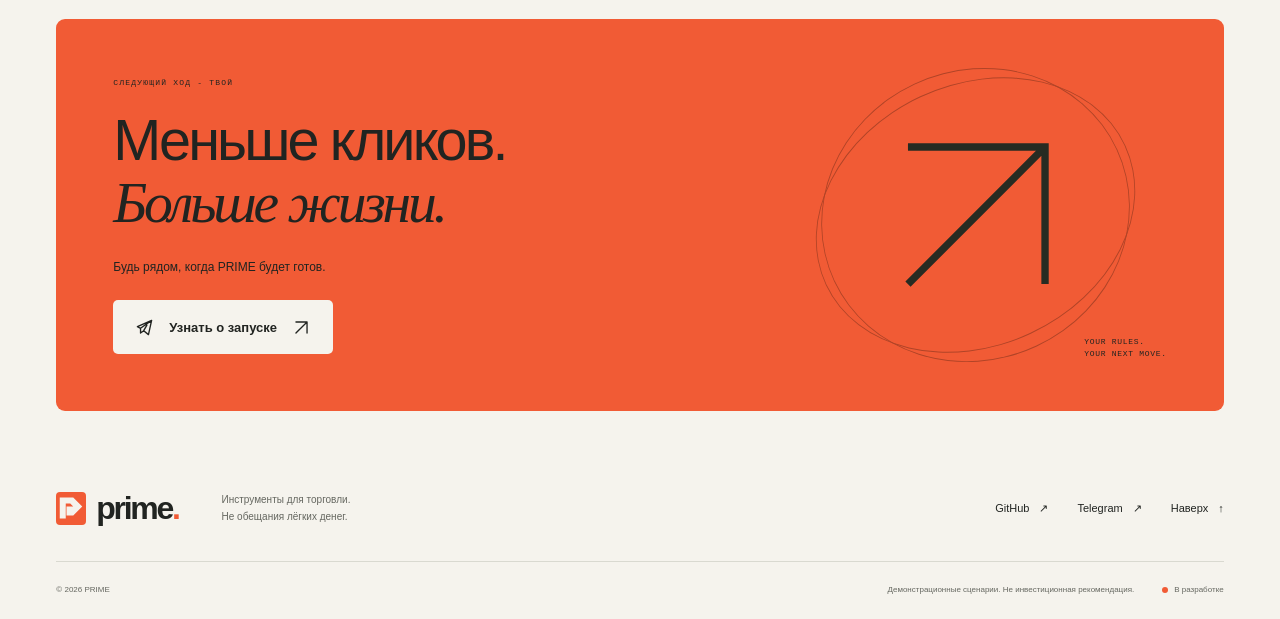
==== commit 68907d72: "Rebuild PRIME landing with editorial design and interactive pricing demo Replace the old HTML/CSS/JS" ====
--- a/index.html
+++ b/index.html
@@ -1,293 +1,94 @@
-<!DOCTYPE html>
+<!doctype html>
 <html lang="ru">
 <head>
-    <meta charset="UTF-8">
-    <meta name="viewport" content="width=device-width, initial-scale=1.0">
-    <title>PRIME — Скоро запуск | CS2 Trading Bot</title>
-    <meta name="description" content="PRIME — умный бот для автоматической торговли скинами CS2. Скоро запуск. Авто-торг, защита от демпинга, аналитика.">
-    <link rel="icon" type="image/png" href="logo.png">
-    <link rel="preconnect" href="https://fonts.googleapis.com">
-    <link rel="preconnect" href="https://fonts.gstatic.com" crossorigin>
-    <link href="https://fonts.googleapis.com/css2?family=Inter:wght@300;400;500;600;700;800;900&display=swap" rel="stylesheet">
-    <link rel="stylesheet" href="style.css">
+  <meta charset="utf-8">
+  <meta name="viewport" content="width=device-width, initial-scale=1">
+  <meta name="theme-color" content="#f5f3ed">
+  <title>PRIME / Твои скины. Твои правила.</title>
+  <meta name="description" content="PRIME: готовим инструменты для автоматизации торговли скинами CS2. Автоцена, контроль лимитов и Telegram. Попробуй интерактивное демо и следи за запуском.">
+  <meta property="og:type" content="website">
+  <meta property="og:locale" content="ru_RU">
+  <meta property="og:site_name" content="PRIME">
+  <meta property="og:title" content="PRIME / Твои скины. Твои правила.">
+  <meta property="og:description" content="Меньше ручной работы. Больше контроля. Новый подход к торговле скинами CS2. В разработке.">
+  <meta name="twitter:card" content="summary">
+  <link rel="icon" type="image/svg+xml" href="./favicon.svg">
+  <link rel="stylesheet" href="./style.css">
+  <script src="./app.js" defer></script>
 </head>
 <body>
-
-<!-- ═══ Particle canvas background ═══ -->
-<canvas id="particles"></canvas>
-
-<!-- ═══ NAV ═══ -->
-<nav class="nav" id="nav">
-    <div class="nav-inner">
-        <a href="#" class="nav-brand">
-            <img src="logo.png" alt="PRIME" class="nav-logo-img">
-        </a>
-        <div class="nav-links">
-            <a href="#features">Возможности</a>
-            <a href="#how">Как работает</a>
-            <a href="#stats">Статистика</a>
+  <svg class="svg-library" xmlns="http://www.w3.org/2000/svg" aria-hidden="true">
+    <symbol id="i-arrow" viewBox="0 0 24 24"><path d="M5 19 19 5M5 5h14v14"/></symbol>
+    <symbol id="i-right" viewBox="0 0 24 24"><path d="M4 12h16m-6-6 6 6-6 6"/></symbol>
+    <symbol id="i-shield" viewBox="0 0 24 24"><path d="m12 3 8 3v6c0 5-8 9-8 9s-8-4-8-9V6l8-3Z"/><path d="m8 12 3 3 5-6"/></symbol>
+    <symbol id="i-sliders" viewBox="0 0 24 24"><path d="M4 7h6m4 0h6M4 17h10m4 0h2"/><circle cx="12" cy="7" r="2"/><circle cx="16" cy="17" r="2"/></symbol>
+    <symbol id="i-chart" viewBox="0 0 24 24"><path d="M3 3v18h18M6 15l5-5 4 3 6-8M16 5h5v5"/></symbol>
+    <symbol id="i-telegram" viewBox="0 0 24 24"><path d="m21 3-4 18-6-5-4 3v-6L3 11 21 3Zm0 0L7 13m4 3 4-7"/></symbol>
+    <symbol id="i-mark" viewBox="0 0 40 40"><path d="M5 34V6h18L35 18 23 30H14V18h9l-4-4h-6v20Z" fill="currentColor" stroke="none"/></symbol>
+  </svg>
+  <a class="skip-link" href="#main">К содержимому</a>
+  <header class="site-header">
+    <div class="container header-inner">
+      <a class="brand" href="#top" aria-label="PRIME. В начало страницы"><span class="brand-symbol"><svg class="icon"><use href="#i-mark"/></svg></span><span>prime<span class="brand-period">.</span></span></a>
+      <button class="menu-toggle" type="button" aria-expanded="false" aria-controls="main-nav" aria-label="Открыть меню"><span></span><span></span></button>
+      <nav class="main-nav" id="main-nav" aria-label="Основная навигация"><a href="#features">Возможности</a><a href="#how">Как это работает</a><a href="#faq">Вопросы</a></nav>
+      <a class="header-cta" href="https://t.me/primebot_news" target="_blank" rel="noopener noreferrer">Канал проекта <svg class="icon" aria-hidden="true"><use href="#i-arrow"/></svg><span class="sr-only"> (в новой вкладке)</span></a>
+    </div>
+  </header>
+  <main id="main">
+    <section class="hero container" id="top" aria-labelledby="hero-title">
+      <div class="hero-copy">
+        <div class="eyebrow"><span class="status-dot"></span> CS2 TRADING AUTOMATION <span class="edition">/ 001</span></div>
+        <h1 id="hero-title">Твои скины.<br>Твои <em>правила.</em></h1>
+        <p class="hero-description">Рынок не стоит на месте.<br>Но тебе не обязательно сидеть перед ним.</p>
+        <p class="hero-support">Готовим PRIME: автоцены, защита от демпинга и управление торговлей через Telegram.</p>
+        <div class="hero-actions"><a class="button button-dark" href="https://t.me/primebot_news" target="_blank" rel="noopener noreferrer">Следить за запуском <svg class="icon" aria-hidden="true"><use href="#i-arrow"/></svg><span class="sr-only"> (в новой вкладке)</span></a><a class="demo-link" href="#demo"><span class="play-icon" aria-hidden="true">▶</span> Попробовать демо</a></div>
+        <div class="launch-note"><span class="status-dot"></span> В разработке <span class="note-divider">/</span> Дату объявим в канале</div>
+      </div>
+      <div class="terminal-scene" id="demo">
+        <div class="scene-orbit" aria-hidden="true"></div><span class="scene-coordinate" aria-hidden="true">CONTROL IS THE ADVANTAGE.</span>
+        <div class="terminal" aria-label="Интерактивная демонстрация ценового правила">
+          <div class="terminal-header"><span class="terminal-brand"><svg class="icon" aria-hidden="true"><use href="#i-mark"/></svg> PRIME <span>/ ENGINE</span></span><span class="demo-badge">ДЕМО</span></div>
+          <div class="terminal-content">
+            <div class="item-row"><div class="skin-tile" aria-hidden="true">M4</div><div><p class="item-name">M4A4 <span>/ Desolate Space</span></p><p class="item-caption">Один лот. Твои условия.</p></div><svg class="icon item-icon" aria-hidden="true"><use href="#i-sliders"/></svg></div>
+            <div class="price-row"><div><p class="terminal-label">ЦЕНА ПО ТВОЕМУ ПРАВИЛУ</p><p class="demo-price" id="demo-price">1 279 <span>₽</span></p></div><span class="state-pill" id="state-pill">В рамках лимита <span aria-hidden="true">↗</span></span></div>
+            <div class="chart" aria-hidden="true"><svg viewBox="0 0 440 112" preserveAspectRatio="none"><defs><linearGradient id="chart-wash" x1="0" y1="0" x2="0" y2="1"><stop offset="0%" stop-color="#fc6843" stop-opacity=".17"/><stop offset="100%" stop-color="#fc6843" stop-opacity="0"/></linearGradient></defs><path class="chart-grid" d="M0 15H440M0 51H440M0 88H440"/><path id="chart-area" d="M0 39 45 35 90 45 135 30 180 40 225 31 270 43 325 44 380 45 440 46V112H0Z" fill="url(#chart-wash)"/><path class="market-line" id="market-line" d="M0 50 45 40 90 52 135 37 180 52 225 39 270 45 325 39 380 43 440 46"/><path class="price-line" id="price-line" d="M0 39 45 35 90 45 135 30 180 40 225 31 270 43 325 44 380 45 440 46"/><line class="floor-line" id="floor-line" x1="0" x2="440" y1="70" y2="70"/><circle id="price-point" cx="437" cy="46" r="4" fill="#fc6843"/></svg><div class="chart-legend"><span><i></i> Правило</span><span><i class="legend-market"></i> Рынок</span><span><i class="legend-floor"></i> Твой минимум</span></div></div>
+            <div class="floor-control"><label for="price-floor">Твой минимум <svg class="icon" aria-hidden="true"><use href="#i-shield"/></svg></label><output id="floor-output" for="price-floor">1 100 ₽</output><input id="price-floor" type="range" disabled min="900" max="1450" step="50" value="1100" aria-describedby="demo-disclaimer"></div>
+            <div class="scenario-control" role="group" aria-label="Сценарий рынка"><button type="button" disabled class="scenario active" data-scenario="normal" aria-pressed="true">Спокойно</button><button type="button" disabled class="scenario" data-scenario="dump" aria-pressed="false">Демпинг <span aria-hidden="true">↓</span></button><button type="button" disabled class="scenario" data-scenario="rise" aria-pressed="false">Рост <span aria-hidden="true">↑</span></button></div>
+            <div class="demo-feedback" aria-live="polite" aria-atomic="true"><span class="feedback-symbol" aria-hidden="true">↗</span><p id="demo-explainer">Конкурент: 1 280 ₽. Ставим на 1 ₽ ниже, не нарушая твой минимум.</p></div>
+          </div>
+          <div class="terminal-footer"><span><span class="status-dot"></span> ЛОКАЛЬНАЯ СИМУЛЯЦИЯ</span><span>БЕЗ API</span></div>
         </div>
-        <a href="#cta" class="nav-cta">Скоро запуск</a>
-    </div>
-</nav>
-
-<!-- ═══ HERO ═══ -->
-<section class="hero" id="hero">
-    <div class="hero-glow hero-glow-1"></div>
-    <div class="hero-glow hero-glow-2"></div>
-    <div class="hero-glow hero-glow-3"></div>
-
-    <div class="hero-content">
-        <div class="hero-badge">
-            <span class="hero-badge-dot"></span>
-            Скоро запуск
+        <p class="demo-disclaimer" id="demo-disclaimer">Меняй минимум и сценарий. Все цены вымышленные.<br>Это пример логики, не интерфейс работающего бота.</p>
+        <noscript><p class="noscript-note">Для переключения сценариев включи JavaScript. Остальной сайт работает и без него.</p></noscript>
+      </div>
+    </section>
+    <div class="context-strip container"><div><span class="strip-label">ПЛОЩАДКА</span><span>market.csgo.com <svg class="icon" aria-hidden="true"><use href="#i-arrow"/></svg></span></div><div><span class="strip-label">УПРАВЛЕНИЕ</span><span>В твоём Telegram</span></div><div><span class="strip-label">ПОДХОД</span><span>Меньше рутины. Больше контроля.</span></div></div>
+    <section class="features section container" id="features" aria-labelledby="features-title">
+      <div class="section-heading"><div><p class="eyebrow section-index">01 / ВОЗМОЖНОСТИ</p><h2 id="features-title">Не каждую цену.<br><em>Всю картину.</em></h2></div><p class="section-intro">Не ещё одна вкладка, которую нужно обновлять. Инструмент, который мы создаём, чтобы убрать повторяющиеся действия.</p></div>
+      <div class="feature-layout">
+        <div class="rule-poster"><div class="poster-header"><svg class="icon" aria-hidden="true"><use href="#i-mark"/></svg><span>ТВОЯ СТРАТЕГИЯ.<br>НЕ ЧУЖАЯ ПАНИКА.</span></div><p class="poster-title">Не ниже.<br>Не случайно.</p><div class="poster-diagram" aria-hidden="true"><span class="diagram-label">ТВОЙ МИНИМУМ</span><div class="boundary-line"></div><div class="falling-line"></div><div class="shield-disc"><svg class="icon"><use href="#i-shield"/></svg></div><span class="diagram-caption">НИЖЕ ЭТОЙ ЛИНИИ - НЕ ИГРАЕМ.</span></div><p class="poster-footer">Правила важнее импульса. <span>↗</span></p></div>
+        <div class="feature-stack">
+          <article class="feature-row"><span class="feature-number">01</span><div><h3>Автоцена.<br>Но не любой ценой.</h3><p>Идея проста: учитывать предложения рынка и менять цену только в заданных тобой границах.</p></div><svg class="icon" aria-hidden="true"><use href="#i-chart"/></svg></article>
+          <article class="feature-row"><span class="feature-number">02</span><div><h3>Чужой демпинг.<br>Не твоя проблема.</h3><p>Нижний лимит задаёт границу для ценового правила. Самая дешёвая заявка не должна решать за тебя.</p></div><svg class="icon" aria-hidden="true"><use href="#i-shield"/></svg></article>
+          <article class="feature-row"><span class="feature-number">03</span><div><h3>Торговля там,<br>где ты уже есть.</h3><p>Настройки и уведомления планируем собрать в Telegram. Без постоянных переходов между вкладками.</p></div><svg class="icon" aria-hidden="true"><use href="#i-telegram"/></svg></article>
         </div>
-        <h1 class="hero-title">
-            Торгуй <span class="gradient-text">умнее.</span><br>
-            Зарабатывай <span class="gradient-text">больше.</span>
-        </h1>
-        <p class="hero-sub">Автоматическая торговля скинами CS2 — 24/7</p>
-
-        <div class="launch-tba">
-            <span class="tba-icon">⏳</span>
-            <span class="tba-text">Дата запуска скоро будет объявлена</span>
-        </div>
-
-        <div class="hero-actions">
-            <a href="#cta" class="btn-hero">
-                <svg width="20" height="20" viewBox="0 0 24 24" fill="none" stroke="currentColor" stroke-width="2" stroke-linecap="round" stroke-linejoin="round"><path d="M18 8A6 6 0 006 8c0 7-3 9-3 9h18s-3-2-3-9"/><path d="M13.73 21a2 2 0 01-3.46 0"/></svg>
-                Уведомить о запуске
-            </a>
-        </div>
-    </div>
-
-    <!-- Floating UI mockup -->
-    <div class="hero-visual">
-        <div class="mock-card mock-main" id="mock-main">
-            <div class="mock-header">
-                <span class="mock-dot green"></span>
-                <span class="mock-title">Prime Market Bot</span>
-                <span class="mock-badge">ONLINE</span>
-            </div>
-            <div class="mock-body">
-                <div class="mock-stat-row">
-                    <div class="mock-stat">
-                        <span class="mock-stat-val" id="counter-lots">0</span>
-                        <span class="mock-stat-label">Активных лотов</span>
-                    </div>
-                    <div class="mock-stat">
-                        <span class="mock-stat-val" id="counter-trades">0</span>
-                        <span class="mock-stat-label">Сделок сегодня</span>
-                    </div>
-                    <div class="mock-stat">
-                        <span class="mock-stat-val">99.7<small>%</small></span>
-                        <span class="mock-stat-label">Uptime</span>
-                    </div>
-                </div>
-                <div class="mock-chart-area">
-                    <svg class="mock-chart-svg" viewBox="0 0 300 80" preserveAspectRatio="none">
-                        <defs>
-                            <linearGradient id="chart-fill" x1="0" y1="0" x2="0" y2="1">
-                                <stop offset="0%" stop-color="#6C5CE7" stop-opacity="0.3"/>
-                                <stop offset="100%" stop-color="#6C5CE7" stop-opacity="0"/>
-                            </linearGradient>
-                        </defs>
-                        <path class="mock-chart-fill" d="M0,60 Q30,45 60,50 T120,30 T180,40 T240,20 T300,35 L300,80 L0,80Z" fill="url(#chart-fill)"/>
-                        <path class="mock-chart-line" d="M0,60 Q30,45 60,50 T120,30 T180,40 T240,20 T300,35" fill="none" stroke="#6C5CE7" stroke-width="2.5"/>
-                    </svg>
-                </div>
-            </div>
-        </div>
-
-        <!-- Floating notification cards -->
-        <div class="float-card float-1" id="float-1">
-            <span class="float-icon">💸</span>
-            <div class="float-text">
-                <strong>Продажа</strong>
-                <span>M4A4 | Desolate Space — 1 280 ₽</span>
-            </div>
-        </div>
-        <div class="float-card float-2" id="float-2">
-            <span class="float-icon">📈</span>
-            <div class="float-text">
-                <strong>Auto-raise</strong>
-                <span>AWP | Asiimov +70 ₽</span>
-            </div>
-        </div>
-        <div class="float-card float-3" id="float-3">
-            <span class="float-icon">🛡</span>
-            <div class="float-text">
-                <strong>Защита</strong>
-                <span>Демпинг заблокирован</span>
-            </div>
-        </div>
-    </div>
-
-    <div class="hero-scroll-hint">
-        <svg width="20" height="20" viewBox="0 0 24 24" fill="none" stroke="currentColor" stroke-width="2"><polyline points="6 9 12 15 18 9"/></svg>
-    </div>
-</section>
-
-<!-- ═══ TICKER ═══ -->
-<div class="ticker-wrap">
-    <div class="ticker" id="ticker">
-        <div class="ticker-track">
-            <span class="ticker-item"><span class="t-green">▲</span> AK-47 Redline — 345 ₽</span>
-            <span class="ticker-item"><span class="t-red">▼</span> AWP Asiimov — 2 310 ₽</span>
-            <span class="ticker-item"><span class="t-green">▲</span> Desert Eagle Blaze — 1 920 ₽</span>
-            <span class="ticker-item"><span class="t-green">▲</span> Glock-18 Fade — 4 200 ₽</span>
-            <span class="ticker-item"><span class="t-red">▼</span> USP-S Kill Confirmed — 890 ₽</span>
-            <span class="ticker-item"><span class="t-green">▲</span> Butterfly Fade — 45 000 ₽</span>
-            <span class="ticker-item"><span class="t-green">▲</span> Karambit Doppler — 52 000 ₽</span>
-            <span class="ticker-item"><span class="t-red">▼</span> M4A1-S Hyper Beast — 780 ₽</span>
-            <!-- duplicate for seamless loop -->
-            <span class="ticker-item"><span class="t-green">▲</span> AK-47 Redline — 345 ₽</span>
-            <span class="ticker-item"><span class="t-red">▼</span> AWP Asiimov — 2 310 ₽</span>
-            <span class="ticker-item"><span class="t-green">▲</span> Desert Eagle Blaze — 1 920 ₽</span>
-            <span class="ticker-item"><span class="t-green">▲</span> Glock-18 Fade — 4 200 ₽</span>
-            <span class="ticker-item"><span class="t-red">▼</span> USP-S Kill Confirmed — 890 ₽</span>
-            <span class="ticker-item"><span class="t-green">▲</span> Butterfly Fade — 45 000 ₽</span>
-            <span class="ticker-item"><span class="t-green">▲</span> Karambit Doppler — 52 000 ₽</span>
-            <span class="ticker-item"><span class="t-red">▼</span> M4A1-S Hyper Beast — 780 ₽</span>
-        </div>
-    </div>
-</div>
-
-<!-- ═══ FEATURES ═══ -->
-<section class="features" id="features">
-    <div class="container">
-        <h2 class="section-title reveal">Всё, что нужно</h2>
-        <div class="features-grid">
-            <div class="feature-card reveal" style="--delay:0.05s">
-                <div class="feature-icon purple">
-                    <svg width="28" height="28" viewBox="0 0 24 24" fill="none" stroke="currentColor" stroke-width="2" stroke-linecap="round" stroke-linejoin="round"><polyline points="22 7 13.5 15.5 8.5 10.5 2 17"/><polyline points="16 7 22 7 22 13"/></svg>
-                </div>
-                <h3>Авто-торг</h3>
-                <p>Бот сам следит за рынком и подстраивает цены</p>
-            </div>
-            <div class="feature-card reveal" style="--delay:0.1s">
-                <div class="feature-icon green">
-                    <svg width="28" height="28" viewBox="0 0 24 24" fill="none" stroke="currentColor" stroke-width="2" stroke-linecap="round" stroke-linejoin="round"><path d="M12 22s8-4 8-10V5l-8-3-8 3v7c0 6 8 10 8 10z"/></svg>
-                </div>
-                <h3>Антидемпинг</h3>
-                <p>Умная защита от случайных низких цен конкурентов</p>
-            </div>
-            <div class="feature-card reveal" style="--delay:0.15s">
-                <div class="feature-icon blue">
-                    <svg width="28" height="28" viewBox="0 0 24 24" fill="none" stroke="currentColor" stroke-width="2" stroke-linecap="round" stroke-linejoin="round"><rect x="3" y="3" width="18" height="18" rx="2"/><path d="M3 9h18"/><path d="M9 21V9"/></svg>
-                </div>
-                <h3>Аналитика</h3>
-                <p>Графики, сводки и полная статистика продаж</p>
-            </div>
-            <div class="feature-card reveal" style="--delay:0.2s">
-                <div class="feature-icon amber">
-                    <svg width="28" height="28" viewBox="0 0 24 24" fill="none" stroke="currentColor" stroke-width="2" stroke-linecap="round" stroke-linejoin="round"><path d="M18 8A6 6 0 006 8c0 7-3 9-3 9h18s-3-2-3-9"/><path d="M13.73 21a2 2 0 01-3.46 0"/></svg>
-                </div>
-                <h3>Мгновенные пуши</h3>
-                <p>Уведомления о покупках, продажах и падениях цен</p>
-            </div>
-            <div class="feature-card reveal" style="--delay:0.25s">
-                <div class="feature-icon red">
-                    <svg width="28" height="28" viewBox="0 0 24 24" fill="none" stroke="currentColor" stroke-width="2" stroke-linecap="round" stroke-linejoin="round"><circle cx="12" cy="12" r="10"/><polyline points="12 6 12 12 16 14"/></svg>
-                </div>
-                <h3>24/7 Работа</h3>
-                <p>Бот не спит — торгует даже когда вы отдыхаете</p>
-            </div>
-            <div class="feature-card reveal" style="--delay:0.3s">
-                <div class="feature-icon pink">
-                    <svg width="28" height="28" viewBox="0 0 24 24" fill="none" stroke="currentColor" stroke-width="2" stroke-linecap="round" stroke-linejoin="round"><path d="M14.7 6.3a1 1 0 000 1.4l1.6 1.6a1 1 0 001.4 0l3.77-3.77a6 6 0 01-7.94 7.94l-6.91 6.91a2.12 2.12 0 01-3-3l6.91-6.91a6 6 0 017.94-7.94l-3.76 3.76z"/></svg>
-                </div>
-                <h3>Полный контроль</h3>
-                <p>Гибкие настройки прямо из Telegram</p>
-            </div>
-        </div>
-    </div>
-</section>
-
-<!-- ═══ HOW IT WORKS ═══ -->
-<section class="how" id="how">
-    <div class="container">
-        <h2 class="section-title reveal">Три шага</h2>
-        <div class="steps">
-            <div class="step reveal" style="--delay:0.05s">
-                <div class="step-num">1</div>
-                <div class="step-content">
-                    <h3>Запустите бота</h3>
-                    <p>Откройте в Telegram и введите API-ключ</p>
-                </div>
-            </div>
-            <div class="step-line reveal" style="--delay:0.1s"></div>
-            <div class="step reveal" style="--delay:0.15s">
-                <div class="step-num">2</div>
-                <div class="step-content">
-                    <h3>Настройте</h3>
-                    <p>Выберите лимиты и режим торговли</p>
-                </div>
-            </div>
-            <div class="step-line reveal" style="--delay:0.2s"></div>
-            <div class="step reveal" style="--delay:0.25s">
-                <div class="step-num">3</div>
-                <div class="step-content">
-                    <h3>Зарабатывайте</h3>
-                    <p>Бот работает — вы отдыхаете</p>
-                </div>
-            </div>
-        </div>
-    </div>
-</section>
-
-<!-- ═══ LIVE STATS ═══ -->
-<section class="stats" id="stats">
-    <div class="container">
-        <div class="stats-grid">
-            <div class="stat-block reveal" style="--delay:0s">
-                <span class="stat-big" data-target="14832">0</span>
-                <span class="stat-desc">Сделок обработано</span>
-            </div>
-            <div class="stat-block reveal" style="--delay:0.1s">
-                <span class="stat-big" data-target="99" data-suffix=".7%">0</span>
-                <span class="stat-desc">Uptime</span>
-            </div>
-            <div class="stat-block reveal" style="--delay:0.2s">
-                <span class="stat-big static-stat">24 на 7</span>
-                <span class="stat-desc">Режим работы</span>
-            </div>
-            <div class="stat-block reveal" style="--delay:0.3s">
-                <span class="stat-big" data-target="0" data-suffix=" сек" data-val="1.2">0</span>
-                <span class="stat-desc">Среднее время реакции</span>
-            </div>
-        </div>
-    </div>
-</section>
-
-<!-- ═══ CTA ═══ -->
-<section class="cta" id="cta">
-    <div class="cta-glow"></div>
-    <div class="container">
-        <div class="cta-content reveal">
-            <h2>Будь первым</h2>
-            <p class="cta-sub">Подпишись, чтобы узнать о запуске раньше всех</p>
-            <div class="cta-form">
-                <a href="https://t.me/primebot_news" class="btn-hero btn-hero-lg" target="_blank">
-                    <svg width="24" height="24" viewBox="0 0 24 24" fill="currentColor"><path d="M12 2C6.48 2 2 6.48 2 12s4.48 10 10 10 10-4.48 10-10S17.52 2 12 2zm4.64 6.8c-.15 1.58-.8 5.42-1.13 7.19-.14.75-.42 1-.68 1.03-.58.05-1.02-.38-1.58-.75-.88-.58-1.38-.94-2.23-1.5-.99-.65-.35-1.01.22-1.59.15-.15 2.71-2.48 2.76-2.69.01-.03.01-.14-.07-.2-.08-.06-.19-.04-.27-.02-.12.02-1.96 1.25-5.54 3.67-.52.36-1 .53-1.42.52-.47-.01-1.37-.26-2.03-.48-.82-.27-1.47-.42-1.42-.88.03-.24.37-.49 1.02-.74 3.98-1.73 6.64-2.88 7.97-3.44 3.8-1.58 4.59-1.86 5.1-1.87.11 0 .37.03.54.17.14.12.18.28.2.45-.01.06.01.24 0 .37z"/></svg>
-                    Подписаться в Telegram
-                </a>
-            </div>
-        </div>
-    </div>
-</section>
-
-<!-- ═══ FOOTER ═══ -->
-<footer class="footer">
-    <div class="container footer-inner">
-        <div class="footer-brand-wrap">
-            <img src="logo.png" alt="PRIME" class="footer-logo">
-            <span class="footer-brand">PRIME</span>
-        </div>
-        <span class="footer-copy">© 2026 · Скоро запуск</span>
-    </div>
-</footer>
-
-<script src="app.js"></script>
+      </div><p class="section-footnote">Показываем концепцию продукта. Состав функций и условия доступа уточним к запуску.</p>
+    </section>
+    <section class="workflow section" id="how" aria-labelledby="how-title"><div class="container">
+      <div class="workflow-heading"><div><p class="eyebrow section-index">02 / КАК ЭТО БУДЕТ РАБОТАТЬ</p><h2 id="how-title">Настроить правила.<br><em>Вернуться к своему.</em></h2></div><svg class="workflow-arrow" aria-hidden="true"><use href="#i-arrow"/></svg></div>
+      <div class="steps"><article class="step"><span class="step-number">01</span><p class="step-kicker">ПОДКЛЮЧЕНИЕ</p><h3>Твоя площадка.</h3><p>После запуска подключи аккаунт к боту через API. На этом лендинге ключи вводить не нужно.</p></article><article class="step"><span class="step-number">02</span><p class="step-kicker">НАСТРОЙКА</p><h3>Твои границы.</h3><p>Выбери лоты и задай ценовые ограничения. Начни с понятных правил, которые подходят тебе.</p></article><article class="step"><span class="step-number">03</span><p class="step-kicker">КОНТРОЛЬ</p><h3>Твой ритм.</h3><p>Следи за уведомлениями в Telegram и корректируй настройки. Автоматизация не отменяет твои решения.</p></article></div>
+      <div class="workflow-note"><svg class="icon" aria-hidden="true"><use href="#i-shield"/></svg><p>Контроль не нужно отдавать.<span> Достаточно убрать лишние действия.</span></p><span class="workflow-note-code">PRIME / PHILOSOPHY</span></div>
+    </div></section>
+    <section class="faq section container" id="faq" aria-labelledby="faq-title"><div class="faq-heading"><p class="eyebrow section-index">03 / БЕЗ МЕЛКОГО ШРИФТА</p><h2 id="faq-title">По делу.<br><em>И честно.</em></h2><p>Что стоит знать<br>до знакомства с PRIME.</p><a class="text-link" href="https://t.me/primebot_news" target="_blank" rel="noopener noreferrer">Новости проекта <svg class="icon" aria-hidden="true"><use href="#i-arrow"/></svg><span class="sr-only"> (в новой вкладке)</span></a></div><div class="faq-list">
+      <details open><summary>PRIME уже доступен?<span class="faq-plus" aria-hidden="true"></span></summary><div class="faq-answer"><p>Пока проект в разработке. Дату запуска, доступные функции и условия опубликуем в Telegram-канале. Сейчас здесь можно познакомиться с идеей и попробовать демо.</p></div></details>
+      <details><summary>В демо настоящие цены?<span class="faq-plus" aria-hidden="true"></span></summary><div class="faq-answer"><p>Нет. Это локальная симуляция с вымышленными числами, без подключения к рынку. В примере правило ставит цену на 1 ₽ ниже конкурента. Если результат ниже твоего минимума, оно сохраняет предыдущую цену 1 480 ₽. Реальный алгоритм может отличаться.</p></div></details>
+      <details><summary>Антидемпинг гарантирует прибыль?<span class="faq-plus" aria-hidden="true"></span></summary><div class="faq-answer"><p>Нет. Ограничение цены помогает не следовать за слишком дешёвыми предложениями, но не устраняет рыночные риски, комиссии и вероятность убытка. Автоматизация не гарантирует доход.</p></div></details>
+      <details><summary>Куда вводить API-ключ?<span class="faq-plus" aria-hidden="true"></span></summary><div class="faq-answer"><p>На этом сайте никуда. Лендинг не запрашивает API-ключи, данные Steam или платёжные реквизиты. Инструкции по подключению появятся вместе с запуском продукта.</p></div></details>
+      <details><summary>Сколько будет стоить доступ?<span class="faq-plus" aria-hidden="true"></span></summary><div class="faq-answer"><p>Условия пока не объявлены. Сообщим о них в канале проекта. Переход в канал не оформляет подписку и ни к чему не обязывает.</p></div></details>
+    </div></section>
+    <section class="cta-section container" aria-labelledby="cta-title"><div class="cta-panel"><div><p class="eyebrow">СЛЕДУЮЩИЙ ХОД - ТВОЙ</p><h2 id="cta-title">Меньше кликов.<br><em>Больше жизни.</em></h2><p>Будь рядом, когда PRIME будет готов.</p><a class="button button-white" href="https://t.me/primebot_news" target="_blank" rel="noopener noreferrer"><svg class="icon" aria-hidden="true"><use href="#i-telegram"/></svg> Узнать о запуске <svg class="icon" aria-hidden="true"><use href="#i-arrow"/></svg><span class="sr-only"> (в новой вкладке)</span></a></div><div class="cta-art" aria-hidden="true"><div class="cta-orbit"></div><svg><use href="#i-arrow"/></svg><span>YOUR RULES.<br>YOUR NEXT MOVE.</span></div></div></section>
+  </main>
+  <footer class="footer container"><div class="footer-top"><a class="brand" href="#top" aria-label="PRIME. В начало страницы"><span class="brand-symbol"><svg class="icon"><use href="#i-mark"/></svg></span><span>prime<span class="brand-period">.</span></span></a><p>Инструменты для торговли.<br>Не обещания лёгких денег.</p><div class="footer-links"><a href="https://github.com/r1skme/Prime-Bot-Site" target="_blank" rel="noopener noreferrer">GitHub <span aria-hidden="true">↗</span><span class="sr-only"> (в новой вкладке)</span></a><a href="https://t.me/primebot_news" target="_blank" rel="noopener noreferrer">Telegram <span aria-hidden="true">↗</span><span class="sr-only"> (в новой вкладке)</span></a><a href="#top">Наверх <span aria-hidden="true">↑</span></a></div></div><div class="footer-bottom"><span>© <span id="year">2026</span> PRIME</span><p>Демонстрационные сценарии. Не инвестиционная рекомендация.</p><span class="footer-status"><span class="status-dot"></span> В разработке</span></div></footer>
 </body>
 </html>
--- a/style.css
+++ b/style.css
@@ -1,882 +1,20 @@
-/* ═══════════════════════════════════════════
-   Prime Market Landing — CSS
-   Premium dark visual-first design
-   ═══════════════════════════════════════════ */
-
-:root {
-  --bg: #06060b;
-  --bg-1: #0c0c14;
-  --bg-2: #13131f;
-  --bg-3: #1c1c2e;
-  --surface: rgba(18, 18, 30, 0.6);
-  --border: rgba(255, 255, 255, 0.05);
-  --border-hover: rgba(255, 255, 255, 0.1);
-
-  --text: #f0f0f5;
-  --text-2: #8888a0;
-  --text-3: #555570;
-
-  --accent: #6C5CE7;
-  --accent-2: #a29bfe;
-  --accent-glow: rgba(108, 92, 231, 0.15);
-
-  --green: #00e676;
-  --red: #ff5252;
-  --amber: #ffca28;
-  --blue: #448aff;
-  --pink: #ff6b9d;
-
-  --green-bg: rgba(0, 230, 118, 0.1);
-  --red-bg: rgba(255, 82, 82, 0.1);
-  --amber-bg: rgba(255, 202, 40, 0.1);
-  --blue-bg: rgba(68, 138, 255, 0.1);
-  --pink-bg: rgba(255, 107, 157, 0.1);
-  --purple-bg: rgba(108, 92, 231, 0.1);
-
-  --radius: 16px;
-  --radius-sm: 10px;
-  --ease: cubic-bezier(0.4, 0, 0.2, 1);
-}
-
-*, *::before, *::after { box-sizing: border-box; margin: 0; padding: 0; }
-
-html {
-  font-size: 16px;
-  scroll-behavior: smooth;
-  scroll-padding-top: 80px;
-}
-
-body {
-  font-family: 'Inter', -apple-system, BlinkMacSystemFont, sans-serif;
-  background: var(--bg);
-  color: var(--text);
-  overflow-x: hidden;
-  -webkit-font-smoothing: antialiased;
-}
-
-::selection {
-  background: var(--accent);
-  color: white;
-}
-
-::-webkit-scrollbar { width: 6px; }
-::-webkit-scrollbar-track { background: transparent; }
-::-webkit-scrollbar-thumb { background: var(--bg-3); border-radius: 99px; }
-
-.container {
-  max-width: 1100px;
-  margin: 0 auto;
-  padding: 0 24px;
-}
-
-/* ── Particle BG ─────────────────────────── */
-#particles {
-  position: fixed;
-  inset: 0;
-  z-index: 0;
-  pointer-events: none;
-}
-
-/* ═══════════ NAV ═══════════ */
-.nav {
-  position: fixed;
-  top: 0;
-  left: 0;
-  right: 0;
-  z-index: 100;
-  padding: 0 24px;
-  transition: background 0.3s, box-shadow 0.3s;
-}
-
-.nav.scrolled {
-  background: rgba(6, 6, 11, 0.85);
-  backdrop-filter: blur(20px);
-  -webkit-backdrop-filter: blur(20px);
-  box-shadow: 0 1px 0 var(--border);
-}
-
-.nav-inner {
-  max-width: 1100px;
-  margin: 0 auto;
-  height: 72px;
-  display: flex;
-  align-items: center;
-  justify-content: space-between;
-}
-
-.nav-brand {
-  display: flex;
-  align-items: center;
-  gap: 10px;
-  text-decoration: none;
-  color: var(--text);
-  font-weight: 800;
-  font-size: 1.1rem;
-  letter-spacing: 0.02em;
-}
-
-.nav-logo-img {
-  height: 48px;
-  width: auto;
-  filter: invert(1);
-}
-
-.nav-links {
-  display: flex;
-  gap: 32px;
-}
-
-.nav-links a {
-  color: var(--text-2);
-  text-decoration: none;
-  font-size: 0.88rem;
-  font-weight: 500;
-  transition: color 0.2s;
-}
-
-.nav-links a:hover { color: var(--text); }
-
-.nav-cta {
-  background: var(--accent);
-  color: white;
-  text-decoration: none;
-  padding: 9px 20px;
-  border-radius: 99px;
-  font-size: 0.85rem;
-  font-weight: 600;
-  transition: all 0.2s var(--ease);
-  box-shadow: 0 0 20px var(--accent-glow);
-}
-
-.nav-cta:hover {
-  background: var(--accent-2);
-  transform: translateY(-1px);
-  box-shadow: 0 4px 24px rgba(108, 92, 231, 0.3);
-}
-
-/* ═══════════ HERO ═══════════ */
-.hero {
-  position: relative;
-  min-height: 100vh;
-  display: flex;
-  flex-direction: column;
-  align-items: center;
-  justify-content: center;
-  text-align: center;
-  padding: 100px 24px 60px;
-  overflow: hidden;
-}
-
-.hero-glow {
-  position: absolute;
-  border-radius: 50%;
-  filter: blur(120px);
-  pointer-events: none;
-}
-
-.hero-glow-1 {
-  width: 600px;
-  height: 600px;
-  background: rgba(108, 92, 231, 0.12);
-  top: -200px;
-  left: 50%;
-  transform: translateX(-50%);
-  animation: glow1 10s ease-in-out infinite alternate;
-}
-
-.hero-glow-2 {
-  width: 400px;
-  height: 400px;
-  background: rgba(0, 230, 118, 0.06);
-  bottom: 100px;
-  left: -100px;
-  animation: glow2 12s ease-in-out infinite alternate;
-}
-
-.hero-glow-3 {
-  width: 350px;
-  height: 350px;
-  background: rgba(255, 82, 82, 0.05);
-  bottom: 0;
-  right: -100px;
-  animation: glow3 14s ease-in-out infinite alternate;
-}
-
-@keyframes glow1 { 0% { transform: translateX(-50%) scale(1); } 100% { transform: translateX(-45%) scale(1.15); } }
-@keyframes glow2 { 0% { transform: translate(0,0); } 100% { transform: translate(60px,-40px); } }
-@keyframes glow3 { 0% { transform: translate(0,0); } 100% { transform: translate(-40px,-60px); } }
-
-.hero-content {
-  position: relative;
-  z-index: 2;
-  margin-bottom: 60px;
-}
-
-.hero-logo {
-  width: 160px;
-  height: auto;
-  margin-bottom: 24px;
-  filter: invert(1) drop-shadow(0 0 40px rgba(162, 155, 254, 0.3));
-  animation: logo-float 4s ease-in-out infinite;
-}
-
-@keyframes logo-float {
-  0%, 100% { transform: translateY(0) scale(1); }
-  50%      { transform: translateY(-8px) scale(1.02); }
-}
-
-.hero-badge {
-  display: inline-flex;
-  align-items: center;
-  gap: 8px;
-  background: var(--surface);
-  border: 1px solid var(--border);
-  border-radius: 99px;
-  padding: 6px 18px;
-  font-size: 0.78rem;
-  font-weight: 600;
-  color: var(--accent-2);
-  margin-bottom: 28px;
-  backdrop-filter: blur(10px);
-}
-
-.hero-badge-dot {
-  width: 6px; height: 6px;
-  background: var(--green);
-  border-radius: 50%;
-  box-shadow: 0 0 8px var(--green);
-  animation: pulse-dot 2s ease infinite;
-}
-
-@keyframes pulse-dot {
-  0%, 100% { opacity: 1; }
-  50% { opacity: 0.4; }
-}
-
-.hero-title {
-  font-size: clamp(2.4rem, 6vw, 4.5rem);
-  font-weight: 900;
-  line-height: 1.1;
-  letter-spacing: -0.04em;
-  margin-bottom: 20px;
-}
-
-.gradient-text {
-  background: linear-gradient(135deg, var(--accent) 0%, var(--accent-2) 40%, #e0c3fc 100%);
-  -webkit-background-clip: text;
-  -webkit-text-fill-color: transparent;
-  background-clip: text;
-}
-
-.hero-sub {
-  font-size: 1.15rem;
-  color: var(--text-2);
-  font-weight: 400;
-  margin-bottom: 36px;
-}
-
-/* ── Launch TBA ───────────────────────────── */
-.launch-tba {
-  display: inline-flex;
-  align-items: center;
-  gap: 10px;
-  background: var(--surface);
-  border: 1px solid var(--border);
-  border-radius: var(--radius);
-  padding: 14px 28px;
-  margin-bottom: 40px;
-  backdrop-filter: blur(10px);
-}
-
-.tba-icon {
-  font-size: 1.4rem;
-}
-
-.tba-text {
-  font-size: 0.95rem;
-  font-weight: 600;
-  color: var(--text-2);
-  letter-spacing: -0.01em;
-}
-
-/* ── Countdown ────────────────────────────── */
-.countdown {
-  display: flex;
-  align-items: center;
-  justify-content: center;
-  gap: 12px;
-  margin-bottom: 40px;
-}
-
-.countdown-block {
-  display: flex;
-  flex-direction: column;
-  align-items: center;
-  gap: 4px;
-}
-
-.countdown-num {
-  font-size: clamp(2rem, 5vw, 3rem);
-  font-weight: 900;
-  letter-spacing: -0.04em;
-  background: linear-gradient(135deg, var(--text) 0%, var(--accent-2) 100%);
-  -webkit-background-clip: text;
-  -webkit-text-fill-color: transparent;
-  min-width: 70px;
-  text-align: center;
-  font-variant-numeric: tabular-nums;
-}
-
-.countdown-label {
-  font-size: 0.7rem;
-  color: var(--text-3);
-  text-transform: uppercase;
-  font-weight: 600;
-  letter-spacing: 0.08em;
-}
-
-.countdown-sep {
-  font-size: 2rem;
-  font-weight: 300;
-  color: var(--text-3);
-  margin-bottom: 18px;
-}
-
-.btn-hero {
-  display: inline-flex;
-  align-items: center;
-  gap: 10px;
-  background: var(--accent);
-  color: white;
-  text-decoration: none;
-  padding: 14px 32px;
-  border-radius: 99px;
-  font-size: 1rem;
-  font-weight: 700;
-  border: none;
-  cursor: pointer;
-  transition: all 0.25s var(--ease);
-  box-shadow: 0 0 40px rgba(108, 92, 231, 0.25), 0 0 80px rgba(108, 92, 231, 0.1);
-}
-
-.btn-hero:hover {
-  background: var(--accent-2);
-  transform: translateY(-2px) scale(1.02);
-  box-shadow: 0 8px 40px rgba(108, 92, 231, 0.4), 0 0 100px rgba(108, 92, 231, 0.15);
-}
-
-.btn-hero:active { transform: translateY(0) scale(0.98); }
-
-.btn-hero-lg {
-  padding: 18px 44px;
-  font-size: 1.1rem;
-}
-
-/* ── Hero Visual (Mockup) ─────────────────── */
-.hero-visual {
-  position: relative;
-  z-index: 2;
-  width: 100%;
-  max-width: 560px;
-  perspective: 1200px;
-}
-
-.mock-card {
-  background: var(--surface);
-  border: 1px solid var(--border);
-  border-radius: var(--radius);
-  backdrop-filter: blur(16px);
-  overflow: hidden;
-}
-
-.mock-main {
-  animation: float-main 6s ease-in-out infinite;
-  box-shadow: 0 24px 80px rgba(0,0,0,0.4), 0 0 60px var(--accent-glow);
-}
-
-@keyframes float-main {
-  0%, 100% { transform: translateY(0) rotateX(2deg); }
-  50% { transform: translateY(-10px) rotateX(0deg); }
-}
-
-.mock-header {
-  display: flex;
-  align-items: center;
-  gap: 10px;
-  padding: 14px 20px;
-  border-bottom: 1px solid var(--border);
-}
-
-.mock-dot {
-  width: 8px; height: 8px;
-  border-radius: 50%;
-}
-
-.mock-dot.green { background: var(--green); box-shadow: 0 0 8px var(--green); }
-
-.mock-title {
-  font-size: 0.85rem;
-  font-weight: 700;
-  flex: 1;
-}
-
-.mock-badge {
-  font-size: 0.65rem;
-  font-weight: 700;
-  padding: 3px 10px;
-  border-radius: 99px;
-  background: var(--green-bg);
-  color: var(--green);
-  letter-spacing: 0.05em;
-}
-
-.mock-body { padding: 20px; }
-
-.mock-stat-row {
-  display: grid;
-  grid-template-columns: repeat(3, 1fr);
-  gap: 12px;
-  margin-bottom: 20px;
-}
-
-.mock-stat {
-  text-align: center;
-}
-
-.mock-stat-val {
-  display: block;
-  font-size: 1.5rem;
-  font-weight: 800;
-  letter-spacing: -0.03em;
-}
-
-.mock-stat-val small {
-  font-size: 0.7em;
-  color: var(--text-2);
-}
-
-.mock-stat-label {
-  display: block;
-  font-size: 0.68rem;
-  color: var(--text-3);
-  margin-top: 2px;
-}
-
-.mock-chart-area {
-  height: 80px;
-  border-radius: var(--radius-sm);
-  overflow: hidden;
-  background: rgba(108, 92, 231, 0.03);
-}
-
-.mock-chart-svg { width: 100%; height: 100%; }
-
-.mock-chart-line {
-  stroke-dasharray: 500;
-  stroke-dashoffset: 500;
-  animation: draw-line 2s ease forwards 0.5s;
-}
-
-@keyframes draw-line {
-  to { stroke-dashoffset: 0; }
-}
-
-/* ── Floating cards ───────────────────────── */
-.float-card {
-  position: absolute;
-  display: flex;
-  align-items: center;
-  gap: 10px;
-  background: var(--bg-2);
-  border: 1px solid var(--border);
-  border-radius: var(--radius-sm);
-  padding: 10px 16px;
-  box-shadow: 0 8px 32px rgba(0,0,0,0.3);
-  backdrop-filter: blur(10px);
-  white-space: nowrap;
-  z-index: 3;
-}
-
-.float-icon { font-size: 1.2rem; }
-
-.float-text strong {
-  display: block;
-  font-size: 0.75rem;
-  font-weight: 700;
-}
-
-.float-text span {
-  font-size: 0.7rem;
-  color: var(--text-2);
-}
-
-.float-1 {
-  top: -10px;
-  right: -40px;
-  animation: float-card-1 5s ease-in-out infinite;
-}
-
-.float-2 {
-  bottom: 60px;
-  left: -50px;
-  animation: float-card-2 6s ease-in-out infinite 1s;
-}
-
-.float-3 {
-  bottom: -5px;
-  right: -20px;
-  animation: float-card-3 7s ease-in-out infinite 0.5s;
-}
-
-@keyframes float-card-1 {
-  0%, 100% { transform: translate(0, 0) rotate(0deg); }
-  50%      { transform: translate(-8px, -12px) rotate(-1deg); }
-}
-
-@keyframes float-card-2 {
-  0%, 100% { transform: translate(0, 0) rotate(0deg); }
-  50%      { transform: translate(10px, -8px) rotate(1deg); }
-}
-
-@keyframes float-card-3 {
-  0%, 100% { transform: translate(0, 0) rotate(0deg); }
-  50%      { transform: translate(-6px, -10px) rotate(-0.5deg); }
-}
-
-/* ── Scroll hint ──────────────────────────── */
-.hero-scroll-hint {
-  position: absolute;
-  bottom: 24px;
-  left: 50%;
-  transform: translateX(-50%);
-  color: var(--text-3);
-  animation: bounce-hint 2s ease infinite;
-  z-index: 2;
-}
-
-@keyframes bounce-hint {
-  0%, 100% { transform: translateX(-50%) translateY(0); }
-  50%      { transform: translateX(-50%) translateY(8px); }
-}
-
-/* ═══════════ TICKER ═══════════ */
-.ticker-wrap {
-  position: relative;
-  z-index: 1;
-  border-top: 1px solid var(--border);
-  border-bottom: 1px solid var(--border);
-  background: rgba(12, 12, 20, 0.5);
-  overflow: hidden;
-  padding: 14px 0;
-}
-
-.ticker {
-  overflow: hidden;
-}
-
-.ticker-track {
-  display: flex;
-  gap: 48px;
-  width: max-content;
-  animation: ticker-scroll 30s linear infinite;
-}
-
-.ticker-item {
-  font-size: 0.82rem;
-  font-weight: 600;
-  color: var(--text-2);
-  white-space: nowrap;
-  font-variant-numeric: tabular-nums;
-}
-
-.t-green { color: var(--green); }
-.t-red { color: var(--red); }
-
-@keyframes ticker-scroll {
-  from { transform: translateX(0); }
-  to   { transform: translateX(-50%); }
-}
-
-/* ═══════════ FEATURES ═══════════ */
-.features {
-  position: relative;
-  z-index: 1;
-  padding: 120px 0;
-}
-
-.section-title {
-  text-align: center;
-  font-size: clamp(1.8rem, 4vw, 2.6rem);
-  font-weight: 900;
-  letter-spacing: -0.04em;
-  margin-bottom: 60px;
-}
-
-.features-grid {
-  display: grid;
-  grid-template-columns: repeat(3, 1fr);
-  gap: 16px;
-}
-
-.feature-card {
-  background: var(--surface);
-  border: 1px solid var(--border);
-  border-radius: var(--radius);
-  padding: 32px 28px;
-  transition: all 0.3s var(--ease);
-  backdrop-filter: blur(8px);
-}
-
-.feature-card:hover {
-  border-color: var(--border-hover);
-  transform: translateY(-4px);
-  box-shadow: 0 16px 48px rgba(0,0,0,0.25);
-}
-
-.feature-icon {
-  width: 52px; height: 52px;
-  border-radius: 14px;
-  display: flex;
-  align-items: center;
-  justify-content: center;
-  margin-bottom: 20px;
-}
-
-.feature-icon.purple { background: var(--purple-bg); color: var(--accent-2); }
-.feature-icon.green  { background: var(--green-bg); color: var(--green); }
-.feature-icon.blue   { background: var(--blue-bg); color: var(--blue); }
-.feature-icon.amber  { background: var(--amber-bg); color: var(--amber); }
-.feature-icon.red    { background: var(--red-bg); color: var(--red); }
-.feature-icon.pink   { background: var(--pink-bg); color: var(--pink); }
-
-.feature-card h3 {
-  font-size: 1.05rem;
-  font-weight: 700;
-  margin-bottom: 8px;
-}
-
-.feature-card p {
-  font-size: 0.85rem;
-  color: var(--text-2);
-  line-height: 1.5;
-}
-
-/* ═══════════ HOW IT WORKS ═══════════ */
-.how {
-  position: relative;
-  z-index: 1;
-  padding: 80px 0 120px;
-}
-
-.steps {
-  display: flex;
-  align-items: center;
-  justify-content: center;
-  gap: 0;
-}
-
-.step {
-  display: flex;
-  flex-direction: column;
-  align-items: center;
-  text-align: center;
-  flex: 0 0 200px;
-}
-
-.step-num {
-  width: 64px; height: 64px;
-  border-radius: 50%;
-  background: var(--accent-glow);
-  border: 2px solid var(--accent);
-  display: flex;
-  align-items: center;
-  justify-content: center;
-  font-size: 1.4rem;
-  font-weight: 900;
-  color: var(--accent-2);
-  margin-bottom: 20px;
-  transition: all 0.3s;
-}
-
-.step:hover .step-num {
-  background: var(--accent);
-  color: white;
-  box-shadow: 0 0 30px rgba(108, 92, 231, 0.4);
-  transform: scale(1.1);
-}
-
-.step-line {
-  width: 80px;
-  height: 2px;
-  background: linear-gradient(90deg, var(--accent) 0%, rgba(108, 92, 231, 0.1) 100%);
-  margin-bottom: 40px;
-  border-radius: 99px;
-}
-
-.step-content h3 {
-  font-size: 1rem;
-  font-weight: 700;
-  margin-bottom: 6px;
-}
-
-.step-content p {
-  font-size: 0.82rem;
-  color: var(--text-2);
-  max-width: 180px;
-}
-
-/* ═══════════ STATS ═══════════ */
-.stats {
-  position: relative;
-  z-index: 1;
-  padding: 80px 0;
-}
-
-.stats-grid {
-  display: grid;
-  grid-template-columns: repeat(4, 1fr);
-  gap: 16px;
-}
-
-.stat-block {
-  background: var(--surface);
-  border: 1px solid var(--border);
-  border-radius: var(--radius);
-  padding: 36px 24px;
-  text-align: center;
-  backdrop-filter: blur(8px);
-  transition: all 0.3s var(--ease);
-}
-
-.stat-block:hover {
-  border-color: var(--border-hover);
-  transform: translateY(-3px);
-}
-
-.stat-big {
-  display: block;
-  font-size: clamp(2rem, 4vw, 2.8rem);
-  font-weight: 900;
-  letter-spacing: -0.04em;
-  background: linear-gradient(135deg, var(--text), var(--accent-2));
-  -webkit-background-clip: text;
-  -webkit-text-fill-color: transparent;
-  margin-bottom: 8px;
-}
-
-.stat-desc {
-  font-size: 0.82rem;
-  color: var(--text-2);
-  font-weight: 500;
-}
-
-.static-stat {
-  background: linear-gradient(135deg, var(--text), var(--accent-2));
-  -webkit-background-clip: text;
-  -webkit-text-fill-color: transparent;
-}
-
-/* ═══════════ CTA ═══════════ */
-.cta {
-  position: relative;
-  z-index: 1;
-  padding: 120px 0;
-  text-align: center;
-  overflow: hidden;
-}
-
-.cta-glow {
-  position: absolute;
-  width: 600px; height: 600px;
-  border-radius: 50%;
-  background: radial-gradient(circle, rgba(108, 92, 231, 0.12) 0%, transparent 70%);
-  top: 50%; left: 50%;
-  transform: translate(-50%, -50%);
-  pointer-events: none;
-}
-
-.cta-content h2 {
-  font-size: clamp(2rem, 5vw, 3.2rem);
-  font-weight: 900;
-  letter-spacing: -0.04em;
-  margin-bottom: 12px;
-}
-
-.cta-sub {
-  font-size: 1.05rem;
-  color: var(--text-2);
-  margin-bottom: 32px;
-}
-
-.cta-form {
-  display: flex;
-  justify-content: center;
-}
-
-/* ═══════════ FOOTER ═══════════ */
-.footer {
-  position: relative;
-  z-index: 1;
-  border-top: 1px solid var(--border);
-  padding: 24px 0;
-}
-
-.footer-inner {
-  display: flex;
-  justify-content: space-between;
-  align-items: center;
-}
-
-.footer-brand-wrap {
-  display: flex;
-  align-items: center;
-  gap: 10px;
-}
-
-.footer-logo {
-  height: 28px;
-  width: auto;
-  filter: invert(1);
-  opacity: 0.5;
-}
-
-.footer-brand {
-  font-weight: 700;
-  font-size: 0.9rem;
-  color: var(--text-2);
-}
-
-.footer-copy {
-  font-size: 0.78rem;
-  color: var(--text-3);
-}
-
-/* ═══════════ REVEAL ANIMATIONS ═══════════ */
-.reveal {
-  opacity: 0;
-  transform: translateY(30px);
-  transition: opacity 0.7s var(--ease), transform 0.7s var(--ease);
-  transition-delay: var(--delay, 0s);
-}
-
-.reveal.visible {
-  opacity: 1;
-  transform: translateY(0);
-}
-
-/* ═══════════ RESPONSIVE ═══════════ */
-@media (max-width: 900px) {
-  .features-grid { grid-template-columns: repeat(2, 1fr); }
-  .stats-grid { grid-template-columns: repeat(2, 1fr); }
-  .nav-links { display: none; }
-  .steps { flex-direction: column; gap: 0; }
-  .step-line { width: 2px; height: 40px; margin-bottom: 0; }
-}
-
-@media (max-width: 600px) {
-  .features-grid { grid-template-columns: 1fr; }
-  .stats-grid { grid-template-columns: 1fr 1fr; }
-  .float-card { display: none; }
-  .hero { padding: 100px 16px 40px; }
-  .hero-visual { max-width: 100%; }
-}
+/* PRIME / Editorial control. Native static CSS; no fonts or libraries to load. */
+:root{--paper:#f5f3ed;--ink:#212421;--muted:#656760;--line:#d9d9d0;--orange:#f15b35;--orange-dark:#b63819;--terminal:#242725;--terminal-muted:#adb2aa;--mono:ui-monospace,SFMono-Regular,Consolas,'Liberation Mono',monospace;--sans:Arial,Helvetica,sans-serif;--serif:Georgia,'Times New Roman',serif;--gutter:clamp(22px,4.4vw,72px)}
+*{box-sizing:border-box}html{scroll-behavior:smooth;scroll-padding-top:100px}body{margin:0;background:var(--paper);color:var(--ink);font-family:var(--sans);-webkit-font-smoothing:antialiased}button,input,a{-webkit-tap-highlight-color:transparent}button,input{font:inherit}a{color:inherit;text-decoration:none}button{color:inherit}button,a,input,summary{touch-action:manipulation}button{cursor:pointer}button:disabled{cursor:default}button:focus-visible,a:focus-visible,input:focus-visible,summary:focus-visible{outline:3px solid #a73c23;outline-offset:5px}.terminal button:focus-visible,.terminal input:focus-visible{outline-color:#ff9e7b}::selection{background:var(--orange);color:#fff}p,h1,h2,h3{margin:0}svg{display:block}.icon{width:22px;height:22px;fill:none;stroke:currentColor;stroke-width:1.7;stroke-linecap:round;stroke-linejoin:round;flex-shrink:0}.svg-library{position:absolute;width:0;height:0;overflow:hidden}.container{max-width:1512px;padding-inline:var(--gutter);margin-inline:auto}.sr-only{position:absolute!important;width:1px;height:1px;padding:0;margin:-1px;overflow:hidden;clip-path:inset(50%);white-space:nowrap;border:0}.skip-link{position:fixed;top:8px;left:8px;z-index:100;background:var(--ink);color:white;padding:15px;transform:translateY(-160%)}.skip-link:focus{transform:translateY(0)}[id]{scroll-margin-top:105px}
+/* Navigation stays usable without JavaScript. */
+.site-header{position:sticky;top:0;z-index:20;background:rgba(245,243,237,.96);border-bottom:1px solid var(--line);backdrop-filter:blur(12px)}.header-inner{height:86px;display:flex;align-items:center;justify-content:space-between;gap:30px}.brand{display:inline-flex;align-items:center;gap:10px;font-size:36px;font-weight:800;letter-spacing:-2.3px;line-height:1;flex-shrink:0}.brand-period{color:var(--orange)}.brand-symbol{display:flex;align-items:center;justify-content:center;width:35px;height:38px;background:var(--orange);color:var(--paper);border-radius:4px}.brand-symbol .icon{width:30px;height:30px}.main-nav{display:flex;align-items:center;gap:34px;font-size:13px;font-weight:500}.main-nav a{padding-block:15px;position:relative}.main-nav a::after{content:'';height:1px;background:var(--ink);position:absolute;bottom:9px;left:0;right:100%;transition:right .2s}.main-nav a:hover::after{right:0}.header-cta{display:flex;align-items:center;gap:23px;font-size:13px;font-weight:600;border-left:1px solid var(--line);padding:12px 0 12px 28px}.header-cta .icon{width:16px;height:16px}.menu-toggle{display:none}
+/* Hero: editorial typography against an interactive product specimen. */
+.hero{display:grid;grid-template-columns:1.13fr 1fr;gap:clamp(30px,4vw,65px);align-items:center;padding-top:88px;padding-bottom:87px;min-height:756px}.hero-copy{padding-bottom:10px}.eyebrow{display:flex;align-items:center;gap:10px;font:10px/1.5 var(--mono);letter-spacing:1.2px;font-weight:500}.status-dot{display:inline-block;width:6px;height:6px;border-radius:50%;background:var(--orange);flex-shrink:0}.edition{margin-left:12px;color:var(--muted)}h1{font-size:clamp(62px,6.35vw,96px);line-height:1.05;letter-spacing:-5.5px;font-weight:600;margin:31px 0 27px;white-space:nowrap}em{font-family:var(--serif);font-weight:400;letter-spacing:-.055em}h1 em{color:var(--orange)}.hero-description{font-size:20px;line-height:1.48;letter-spacing:-.45px}.hero-support{font-size:14px;line-height:1.8;color:var(--muted);max-width:385px;margin-top:16px}.hero-actions{display:flex;align-items:center;gap:24px;margin-top:33px}.button{display:inline-flex;align-items:center;justify-content:center;gap:22px;min-height:54px;padding:17px 22px;font-size:13px;font-weight:600;border-radius:5px;transition:transform .2s,background .2s;white-space:nowrap}.button:hover{transform:translateY(-3px)}.button .icon{width:19px;height:19px}.button-dark{background:var(--ink);color:var(--paper)}.button-dark:hover{background:#373e34}.demo-link{display:inline-flex;gap:10px;align-items:center;font-size:12px;white-space:nowrap}.play-icon{display:grid;place-items:center;border:1px solid #c5c7bd;border-radius:50%;width:30px;height:30px;font-size:9px;padding-left:2px;transition:border-color .2s}.demo-link:hover .play-icon{border-color:var(--orange)}.launch-note{display:flex;align-items:center;gap:8px;font-size:10px;color:var(--muted);margin-top:22px}.launch-note .status-dot{width:5px;height:5px}.note-divider{margin-inline:5px;color:#babcb2}.terminal-scene{position:relative;min-width:0;padding:8px 0 0;isolation:isolate}.scene-orbit{position:absolute;width:480px;max-width:100%;height:480px;right:-20px;top:-39px;border:1px solid #ded6c8;border-radius:50%;z-index:-1;background:repeating-radial-gradient(circle at center,transparent 0px,transparent 29px,rgba(215,205,186,.6) 30px,transparent 31px);pointer-events:none}.scene-orbit::after{content:'';position:absolute;width:13px;height:13px;left:21%;top:8%;background:var(--orange);border:5px solid var(--paper);box-sizing:content-box;border-radius:50%}.scene-coordinate{position:absolute;right:0;top:-27px;font:8px var(--mono);letter-spacing:1.4px;color:#777667}.terminal{position:relative;border:1px solid #393e38;border-radius:11px;background:var(--terminal);color:#f1f1e9;box-shadow:0 24px 55px -28px #28302670,0 3px 6px #24272512;overflow:hidden}.terminal-header{height:54px;border-bottom:1px solid #3c413b;display:flex;align-items:center;justify-content:space-between;padding:0 23px}.terminal-brand{display:flex;align-items:center;gap:7px;letter-spacing:1px;font-size:12px;font-weight:700}.terminal-brand>.icon{width:22px;height:22px;color:#fc6843}.terminal-brand>span{color:#adb2aa;font:9px var(--mono);margin-left:3px}.demo-badge{border:1px solid #606758;border-radius:3px;font:8px var(--mono);letter-spacing:1px;padding:5px 7px;color:#c6cbbf}.terminal-content{padding:22px 25px 0}.item-row{display:flex;align-items:center;gap:11px}.skin-tile{width:39px;height:39px;display:grid;place-items:center;flex-shrink:0;border-radius:5px;font:bold 13px var(--mono);color:#bdb1f8;background:repeating-linear-gradient(135deg,#424154 0px,#424154 5px,#393849 5px,#393849 9px);border:1px solid #625b7b}.item-name{font-size:12px;font-weight:600}.item-name span{font-weight:400;color:#bfc3ba;font-size:10px}.item-caption{color:var(--terminal-muted);font-size:9px;margin-top:5px}.item-icon{margin-left:auto;color:#b8bcae;width:19px;height:19px}.price-row{display:flex;align-items:flex-end;justify-content:space-between;gap:8px;margin-top:23px}.terminal-label{font:8px var(--mono);letter-spacing:1px;color:#b4b9ac}.demo-price{font-size:44px;font-weight:500;letter-spacing:-1.9px;line-height:1.15;margin-top:7px;white-space:nowrap;font-variant-numeric:tabular-nums}.demo-price>span{font-size:31px;color:#a8ad9d;font-weight:400}.state-pill{display:flex;align-items:center;gap:9px;color:#dfebc7;background:#3a4332;font-size:8px;white-space:nowrap;padding:6px 9px;border-radius:4px;margin-bottom:6px}.state-pill.is-protected{background:#4f3b2e;color:#ffc2a2}.chart{margin-top:12px}.chart>svg{width:100%;height:90px;overflow:visible}.chart-grid{fill:none;stroke:#393e37;stroke-width:1}.market-line{fill:none;stroke:#91988a;stroke-width:1.5;stroke-dasharray:3 5;stroke-linejoin:round}.price-line{fill:none;stroke:#fc6843;stroke-width:2.5;stroke-linejoin:round}.floor-line{stroke:#b4c18e;stroke-width:1;stroke-dasharray:5 5}.chart-legend{display:flex;gap:16px;color:#bac0b1;font:8px var(--mono);margin-top:9px}.chart-legend span{display:flex;align-items:center;gap:5px}.chart-legend i{width:8px;height:2px;background:#fc6843}.chart-legend .legend-market{background:#91988a}.chart-legend .legend-floor{background:#b4c18e}.floor-control{display:grid;grid-template-columns:1fr auto;align-items:center;gap:6px;margin-top:23px}.floor-control label{display:flex;align-items:center;gap:6px;color:#e1e4d9;font-size:10px}.floor-control .icon{width:12px;height:12px;color:#b8c794}.floor-control output{font:11px var(--mono);font-weight:500}.floor-control input{grid-column:1/-1;width:100%;height:24px;margin:0;accent-color:#fc6843;cursor:pointer;background:transparent}.scenario-control{display:flex;gap:5px;margin-top:9px;border:1px solid #43483e;padding:4px;border-radius:5px}.scenario{flex:1;min-width:0;border:0;border-radius:3px;background:transparent;color:#c4caba;font-size:10px;min-height:32px;transition:background .15s,color .15s}.scenario span{margin-left:4px}.scenario.active{background:#e9eddf;color:#272c24;font-weight:600}.scenario:hover:not(.active){background:#373e32}.demo-feedback{display:flex;align-items:flex-start;gap:9px;padding:14px 0 15px;min-height:63px}.feedback-symbol{display:flex;align-items:center;justify-content:center;color:#d0e3a4;flex-shrink:0;font-size:12px}.demo-feedback p{font-size:9px;line-height:1.7;color:#c6ccbc;max-width:340px}.terminal-footer{padding:12px 23px;border-top:1px solid #414638;display:flex;align-items:center;justify-content:space-between;font:7px var(--mono);letter-spacing:1px;color:#b6bda9}.terminal-footer>span:first-child{display:flex;align-items:center;gap:6px}.terminal-footer .status-dot{width:4px;height:4px;background:#bbc8a1}.demo-disclaimer{font-size:9px;line-height:1.7;color:var(--muted);padding:14px 8px 0;text-align:center}.noscript-note{font-size:12px;margin-top:12px;line-height:1.5}.context-strip{display:grid;grid-template-columns:1fr 1fr 1.4fr}.context-strip>div{border-top:1px solid var(--line);border-bottom:1px solid var(--line);padding:24px 26px;display:flex;gap:15px;align-items:center;font-size:11px}.context-strip>div:first-child{padding-left:0}.context-strip>div:last-child{padding-right:0;justify-content:flex-end}.context-strip>div+div{border-left:1px solid var(--line)}.strip-label{font:8px var(--mono);color:var(--muted);letter-spacing:1px;white-space:nowrap}.context-strip>div>span:last-child{display:flex;align-items:center;gap:9px}.context-strip .icon{width:13px;height:13px}
+/* Capability section: a poster and ruled editorial rows, not a card wall. */
+.section{padding-top:112px;padding-bottom:112px}.section-index{color:var(--muted);font-size:9px}.section-heading{display:flex;justify-content:space-between;align-items:flex-end;gap:60px;margin-bottom:52px}h2{font-size:clamp(43px,4.4vw,67px);font-weight:500;line-height:1.08;letter-spacing:-2.9px;margin-top:23px}.section-intro{font-size:13px;line-height:1.9;color:var(--muted);max-width:315px;margin-bottom:4px}.feature-layout{display:grid;grid-template-columns:1fr 1.07fr;gap:64px}.rule-poster{background:var(--orange);border-radius:8px;padding:30px 32px 0;position:relative;overflow:hidden;min-height:505px;display:flex;flex-direction:column;color:#22271e}.poster-header{display:flex;align-items:center;justify-content:space-between}.poster-header>.icon{width:34px;height:34px}.poster-header>span{font:8px/1.6 var(--mono);letter-spacing:.7px}.poster-title{font-size:clamp(42px,4.2vw,66px);letter-spacing:-3px;line-height:1.05;margin-top:37px;font-weight:500}.poster-diagram{position:relative;margin-top:40px;flex:1;min-height:145px}.diagram-label{font:8px var(--mono);letter-spacing:1px;position:absolute;top:7px;left:0}.boundary-line{position:absolute;top:39px;width:100%;border-top:1px dashed #77331e}.falling-line{position:absolute;top:-20px;right:24%;width:45%;height:90px;border-bottom:3px solid #813920;transform:rotate(25deg);transform-origin:bottom right}.shield-disc{width:74px;height:74px;position:absolute;right:21%;top:3px;display:grid;place-items:center;background:var(--paper);border:8px solid var(--orange);box-shadow:0 0 0 1px #db4b27;border-radius:50%}.shield-disc .icon{width:29px;height:29px}.diagram-caption{font:7px var(--mono);letter-spacing:.65px;position:absolute;bottom:12px;left:0;color:#212421}.poster-footer{border-top:1px solid #a6432780;padding:19px 0;display:flex;align-items:center;justify-content:space-between;font-size:10px}.poster-footer>span{font-size:20px}.feature-stack{display:flex;flex-direction:column}.feature-row{display:grid;grid-template-columns:28px 1fr 26px;gap:17px;padding:27px 0;flex:1;border-top:1px solid var(--line)}.feature-row:last-child{border-bottom:1px solid var(--line)}.feature-number{font:9px var(--mono);color:var(--muted);margin-top:5px}.feature-row h3{font-size:25px;line-height:1.15;letter-spacing:-.8px;font-weight:500}.feature-row p{font-size:12px;line-height:1.8;color:var(--muted);max-width:335px;margin-top:14px}.feature-row>.icon{margin-top:4px;color:#4c5146}.section-footnote{font-size:10px;color:var(--muted);margin-top:22px}
+/* A deliberate dark interlude. */
+.workflow{background:#232720;color:#edeee5}.workflow .section-index{color:#adb6a0}.workflow-heading{display:flex;justify-content:space-between;align-items:center}.workflow h2{font-size:clamp(40px,4.4vw,65px)}.workflow h2 em{color:#bac5a5}.workflow-arrow{width:120px;height:120px;fill:none;stroke:var(--orange);stroke-width:1;margin-right:28px}.steps{display:grid;grid-template-columns:repeat(3,1fr);gap:44px;margin-top:58px}.step{border-top:1px solid #4e5545;padding-top:29px;position:relative}.step-number{background:#232720;display:grid;place-items:center;width:32px;height:32px;position:absolute;top:-17px;left:0;border:1px solid #707963;border-radius:50%;font:9px var(--mono);color:#c6d2b7}.step-kicker{font:8px var(--mono);letter-spacing:1px;color:#b4bfa4;margin-top:11px}.step h3{font-size:24px;letter-spacing:-.65px;font-weight:400;margin-top:16px}.step>p:last-child{font-size:12px;line-height:1.9;color:#c0c7b7;max-width:288px;margin-top:14px}.workflow-note{border-top:1px solid #4e5545;margin-top:46px;padding-top:22px;display:flex;align-items:center;gap:14px}.workflow-note>.icon{color:#b5c39d;width:19px;height:19px}.workflow-note>p{font-size:11px;line-height:1.7}.workflow-note>p>span{color:#b0baa3}.workflow-note-code{margin-left:auto;font:7px var(--mono);color:#b0baa3;letter-spacing:1px}
+/* Native disclosures and conversion. */
+.faq{display:grid;grid-template-columns:.85fr 1.2fr;gap:80px}.faq-heading>p:not(.eyebrow){font-size:13px;line-height:1.8;color:var(--muted);margin-top:23px}.text-link{font-size:11px;display:inline-flex;gap:20px;align-items:center;margin-top:27px;padding-bottom:6px;border-bottom:1px solid #b5b8aa}.text-link>.icon{width:14px;height:14px}.faq-list{padding-top:2px}.faq-list details{border-top:1px solid var(--line)}.faq-list details:last-child{border-bottom:1px solid var(--line)}.faq-list summary{list-style:none;display:flex;align-items:center;justify-content:space-between;gap:18px;cursor:pointer;padding:23px 0;font-size:15px;letter-spacing:-.3px}.faq-list summary::-webkit-details-marker{display:none}.faq-plus{position:relative;display:block;width:18px;height:18px;flex-shrink:0}.faq-plus::before,.faq-plus::after{content:'';position:absolute;left:3px;right:3px;top:8px;height:1px;background:var(--ink)}.faq-plus::after{transform:rotate(90deg);transition:transform .2s}details[open] .faq-plus::after{transform:rotate(0)}.faq-answer{padding:0 36px 23px 0;font-size:12px;line-height:1.9;color:var(--muted)}.cta-section{padding-top:0;padding-bottom:80px}.cta-panel{background:var(--orange);border-radius:9px;padding:51px 57px;display:grid;grid-template-columns:1.7fr 1fr;position:relative;overflow:hidden;gap:24px;align-items:center}.cta-panel .eyebrow{font-size:8px}.cta-panel h2{font-size:clamp(43px,4.5vw,68px);margin-top:20px}.cta-panel>div>p:not(.eyebrow){font-size:12px;line-height:1.7;margin:23px 0}.button-white{color:var(--ink);background:var(--paper);gap:15px}.button-white:hover{background:#fff}.cta-art{position:relative;height:290px;display:grid;place-items:center;isolation:isolate}.cta-art>svg{width:235px;height:235px;stroke:#272b22;fill:none;stroke-width:.75}.cta-art>span{position:absolute;right:0;bottom:0;font:8px/1.5 var(--mono);letter-spacing:.7px}.cta-orbit{position:absolute;inset:0;border:1px solid #b14427;border-radius:50%;transform:rotate(-25deg) scaleX(.82);z-index:-1}.cta-orbit::after{content:'';position:absolute;inset:13px -12px;border:1px solid #b14427;border-radius:50%}.footer{padding-bottom:25px}.footer-top{display:flex;align-items:center;gap:43px;padding-bottom:36px}.footer-top>.brand{font-size:32px}.footer-top>.brand .brand-symbol{width:30px;height:33px}.footer-top>p{font-size:10px;line-height:1.7;color:var(--muted)}.footer-links{display:flex;align-items:center;gap:29px;margin-left:auto;font-size:11px}.footer-links a{padding-block:10px}.footer-links a>span[aria-hidden]{margin-left:7px}.footer-bottom{display:flex;align-items:center;gap:28px;border-top:1px solid var(--line);padding-top:23px;color:var(--muted);font-size:8px}.footer-bottom>p{margin-left:auto}.footer-status{display:flex;align-items:center;gap:6px}
+@media(min-width:1600px){.hero{min-height:810px}.terminal-content{padding-top:27px}.chart>svg{height:106px}.hero-support{font-size:15px}.hero-description{font-size:22px}}
+@media(max-width:1150px){:root{--gutter:34px}.hero{gap:30px;grid-template-columns:1.06fr 1fr;padding-top:66px;padding-bottom:63px;min-height:720px}h1{font-size:6.3vw;letter-spacing:-3.5px}.hero-actions{gap:16px;flex-wrap:wrap}.hero-support{max-width:330px;font-size:13px}.main-nav{gap:22px}.header-inner{gap:20px}.context-strip>div{flex-direction:column;align-items:flex-start;gap:9px;padding-inline:22px}.context-strip>div:last-child{justify-content:center}.feature-layout{gap:38px}.rule-poster{min-height:490px;padding-inline:25px}.poster-title{font-size:4.8vw}.feature-row{gap:10px}.feature-row h3{font-size:23px}.section{padding-block:88px}.faq{gap:48px}.workflow-note-code{display:none}.cta-panel{padding:44px}.price-row{flex-wrap:wrap;row-gap:7px}.state-pill{font-size:7px;padding:5px 6px;gap:5px}.demo-price{font-size:39px}.item-name span{font-size:9px}.terminal-content{padding-inline:19px}.scene-orbit{right:-10px}.cta-section{padding-bottom:65px}}
+@media(max-width:860px){:root{--gutter:27px}.header-inner{height:74px}.brand{font-size:31px}.brand-symbol{width:31px;height:33px}.main-nav{gap:18px;font-size:11px}.header-cta{padding-left:17px;font-size:11px;gap:12px}.hero{grid-template-columns:1fr;gap:56px;padding-top:62px;padding-bottom:46px;max-width:760px}.hero-copy{padding:0}.eyebrow{font-size:9px}h1{font-size:clamp(60px,10.6vw,84px);letter-spacing:-4.5px;margin-top:28px}.hero-support{max-width:460px}.hero-actions{gap:27px}.terminal-scene{width:100%;max-width:575px;justify-self:center}.terminal-content{padding:25px 28px 0}.price-row{flex-wrap:nowrap}.demo-price{font-size:45px}.state-pill{font-size:9px;padding:7px 10px}.chart>svg{height:105px}.scene-orbit{width:500px;height:500px;right:2px}.scene-coordinate{top:-23px}.terminal-label{font-size:9px}.item-name{font-size:13px}.item-name span{font-size:11px}.demo-feedback p{font-size:10px;max-width:440px}.demo-feedback{min-height:58px}.context-strip{grid-template-columns:repeat(3,1fr)}.context-strip>div{font-size:10px;line-height:1.5}.strip-label{font-size:7px}.context-strip>div>span:last-child{align-items:flex-start}.section-heading{gap:30px}.section-intro{max-width:260px;font-size:12px}.feature-layout{grid-template-columns:.95fr 1fr;gap:28px}.rule-poster{padding:24px 21px 0}.poster-title{font-size:39px;letter-spacing:-1.9px}.poster-header>span{font-size:7px}.poster-header>.icon{width:25px;height:25px}.poster-diagram{margin-top:54px}.feature-row{grid-template-columns:18px 1fr;gap:10px}.feature-row>.icon{display:none}.feature-row h3{font-size:21px}.feature-row p{font-size:11px}.poster-footer{font-size:9px}.diagram-caption{font-size:6px}.steps{gap:23px}.step h3{font-size:21px}.step>p:last-child{font-size:11px}.workflow-arrow{width:82px;height:82px;margin-right:5px}.faq{gap:36px;grid-template-columns:.75fr 1.2fr}.faq-list summary{font-size:13px}.faq-answer{font-size:11px;padding-right:16px}.cta-panel{padding:35px;grid-template-columns:1.75fr 1fr}.cta-art{height:220px}.cta-art>svg{width:180px;height:180px}.cta-panel h2{font-size:47px}.footer-top{gap:24px}.footer-top>p{font-size:9px}.footer-links{gap:17px}.footer-bottom{gap:15px;font-size:7px}}
+@media(max-width:620px){:root{--gutter:21px}.header-inner{height:auto;min-height:69px;flex-wrap:wrap;gap:0;padding-block:15px}.brand{font-size:30px}.brand-symbol{width:29px;height:31px}.brand-symbol .icon{width:27px;height:27px}.header-cta{margin-left:auto;margin-right:20px;padding:8px 0;border:0;font-size:10px;gap:9px}.header-cta .icon{width:13px;height:13px}.menu-toggle{display:none;order:3;align-items:center;justify-content:center;flex-direction:column;gap:5px;border:1px solid #c9ccbe;border-radius:4px;background:transparent;width:36px;height:36px}.js .menu-toggle{display:flex}.menu-toggle span{width:14px;height:1px;background:var(--ink);transition:transform .2s}.menu-toggle[aria-expanded=true] span:first-child{transform:translateY(3px) rotate(45deg)}.menu-toggle[aria-expanded=true] span:last-child{transform:translateY(-3px) rotate(-45deg)}.main-nav{order:4;flex-basis:100%;display:flex;flex-wrap:wrap;gap:24px;margin-top:12px;border-top:1px solid var(--line);padding-top:8px}.js .main-nav{display:none}.js .main-nav.is-open{display:flex}.main-nav a{font-size:12px}.hero{padding-top:43px;gap:52px;padding-bottom:28px;min-height:0}.hero .eyebrow{font-size:8px;letter-spacing:.7px}.edition{margin-left:6px}h1{font-size:clamp(45px,10.8vw,66px);line-height:1.06;letter-spacing:-2.6px;margin:24px 0}.hero-description{font-size:18px;letter-spacing:-.4px;line-height:1.5}.hero-support{font-size:12px;line-height:1.8;max-width:330px;margin-top:14px}.hero-actions{gap:17px;margin-top:26px;align-items:center}.button{font-size:11px;min-height:50px;padding:14px 17px;gap:12px}.button .icon{width:17px;height:17px}.demo-link{font-size:10px;gap:7px}.play-icon{width:26px;height:26px;font-size:8px}.launch-note{font-size:9px;gap:6px;margin-top:18px}.terminal{border-radius:9px}.terminal-scene{padding-top:0}.terminal-header{height:48px;padding-inline:17px}.terminal-brand{font-size:11px}.terminal-brand>span{font-size:8px}.terminal-content{padding:20px 18px 0}.item-name{font-size:12px}.item-name span{font-size:10px}.item-caption{font-size:9px}.terminal-label{font-size:7px;letter-spacing:.7px}.price-row{margin-top:23px}.demo-price{font-size:40px}.state-pill{font-size:7px;gap:6px;padding:6px 7px}.chart>svg{height:87px}.chart-legend{font-size:7px;gap:14px}.floor-control{margin-top:21px}.floor-control label{font-size:10px}.floor-control input{height:30px}.scenario-control{margin-top:8px}.scenario{min-height:36px;font-size:10px}.demo-feedback{min-height:72px;padding-block:15px}.demo-feedback p{font-size:9px;line-height:1.7}.terminal-footer{font-size:6px;padding:12px 17px;letter-spacing:.7px}.demo-disclaimer{font-size:8px;line-height:1.8;padding-top:12px}.scene-orbit{height:340px;top:-28px;right:-6px}.scene-coordinate{font-size:7px;letter-spacing:1px;top:-22px}.context-strip{grid-template-columns:1fr}.context-strip>div{flex-direction:row;justify-content:space-between!important;padding:15px 0!important;border-left:0!important;border-bottom:0;gap:10px;font-size:10px}.context-strip>div:last-child{border-bottom:1px solid var(--line)}.strip-label{font-size:7px}.section{padding-top:65px;padding-bottom:65px}.section-index{font-size:8px}.section-heading{display:block;margin-bottom:29px}h2{font-size:43px;letter-spacing:-2px;margin-top:19px}.section-intro{margin-top:20px;max-width:350px;font-size:12px;line-height:1.8}.feature-layout{grid-template-columns:1fr;gap:31px}.rule-poster{padding:25px 27px 0;min-height:407px}.poster-title{font-size:52px;letter-spacing:-2.9px;margin-top:30px}.poster-header>span{font-size:7px}.poster-header>.icon{width:30px;height:30px}.poster-diagram{min-height:130px;margin-top:32px}.diagram-caption{font-size:7px}.poster-footer{padding:16px 0;font-size:9px}.feature-row{grid-template-columns:21px 1fr 22px;padding:24px 0;gap:15px}.feature-row>.icon{display:block;width:20px;height:20px}.feature-row h3{font-size:23px}.feature-row p{font-size:12px;max-width:330px}.section-footnote{font-size:9px;line-height:1.8;max-width:340px;margin-top:20px}.workflow h2{font-size:40px;letter-spacing:-1.8px}.workflow-arrow{display:none}.steps{grid-template-columns:1fr;gap:39px;margin-top:43px}.step{padding:27px 0 0 49px}.step-number{top:-15px;width:29px;height:29px}.step-kicker{font-size:7px;margin-top:0}.step h3{font-size:24px;margin-top:12px}.step>p:last-child{font-size:12px;max-width:340px;margin-top:11px}.workflow-note{margin-top:30px;align-items:flex-start;padding-top:21px;gap:11px}.workflow-note>p{font-size:10px}.workflow-note>p>span{display:block;margin-top:3px}.faq{grid-template-columns:1fr;gap:30px}.faq-heading>p:not(.eyebrow){font-size:12px;margin-top:18px}.text-link{margin-top:19px}.faq-list summary{font-size:14px;line-height:1.5;padding:22px 0}.faq-answer{font-size:12px;line-height:1.9;padding-bottom:22px}.cta-section{padding-bottom:47px}.cta-panel{padding:30px 25px;grid-template-columns:1fr;gap:0;border-radius:7px}.cta-panel h2{font-size:41px;letter-spacing:-2px}.cta-panel .eyebrow{font-size:7px}.cta-panel>div>p:not(.eyebrow){font-size:11px;margin-top:20px;margin-bottom:22px}.cta-art{display:none}.button-white{font-size:11px;min-height:50px;padding-inline:17px;gap:13px}.footer{padding-bottom:24px}.footer-top{flex-wrap:wrap;justify-content:space-between;gap:18px;padding-bottom:22px}.footer-top>.brand{font-size:30px}.footer-top>p{margin-left:auto;font-size:9px}.footer-links{width:100%;margin-left:0;gap:27px;justify-content:flex-start;font-size:10px}.footer-links a:last-child{margin-left:auto}.footer-bottom{flex-wrap:wrap;justify-content:space-between;gap:16px;font-size:8px;padding-top:18px}.footer-bottom>p{order:3;width:100%;margin:0;line-height:1.7;font-size:7px}.footer-status{margin-left:auto}}
+@media(max-width:374px){:root{--gutter:17px}.header-cta{margin-right:11px;font-size:9px}.hero-actions{gap:16px}.hero-actions .button{width:100%;justify-content:space-between}.hero-actions .demo-link{font-size:11px}h1{font-size:10.8vw;letter-spacing:-2px}.item-name span{font-size:8px}.state-pill{font-size:6px}.terminal-content{padding-inline:15px}.demo-price{font-size:35px}.terminal-label{font-size:6px}.chart-legend{font-size:6px}.poster-title{font-size:45px}.cta-panel{padding-inline:21px}.cta-panel h2{font-size:36px}.footer-top>p{font-size:8px}}
+@media(prefers-reduced-motion:reduce){html{scroll-behavior:auto}*,*::before,*::after{animation:none!important;transition:none!important}.button:hover{transform:none}}
+@media print{.site-header{position:static}.menu-toggle,.hero-actions,.header-cta,.cta-section{display:none!important}.hero,.feature-layout,.faq{display:block}.terminal-scene{max-width:480px;margin:30px auto}.section{padding-block:25px}.rule-poster{min-height:400px;max-width:480px;margin-bottom:25px}.workflow{background:white;color:black}.workflow *{color:black!important}.steps{gap:20px}a[href^='https']::after{content:' (' attr(href) ')';font-size:9px}details .faq-answer{display:block}.footer{padding-top:20px}}
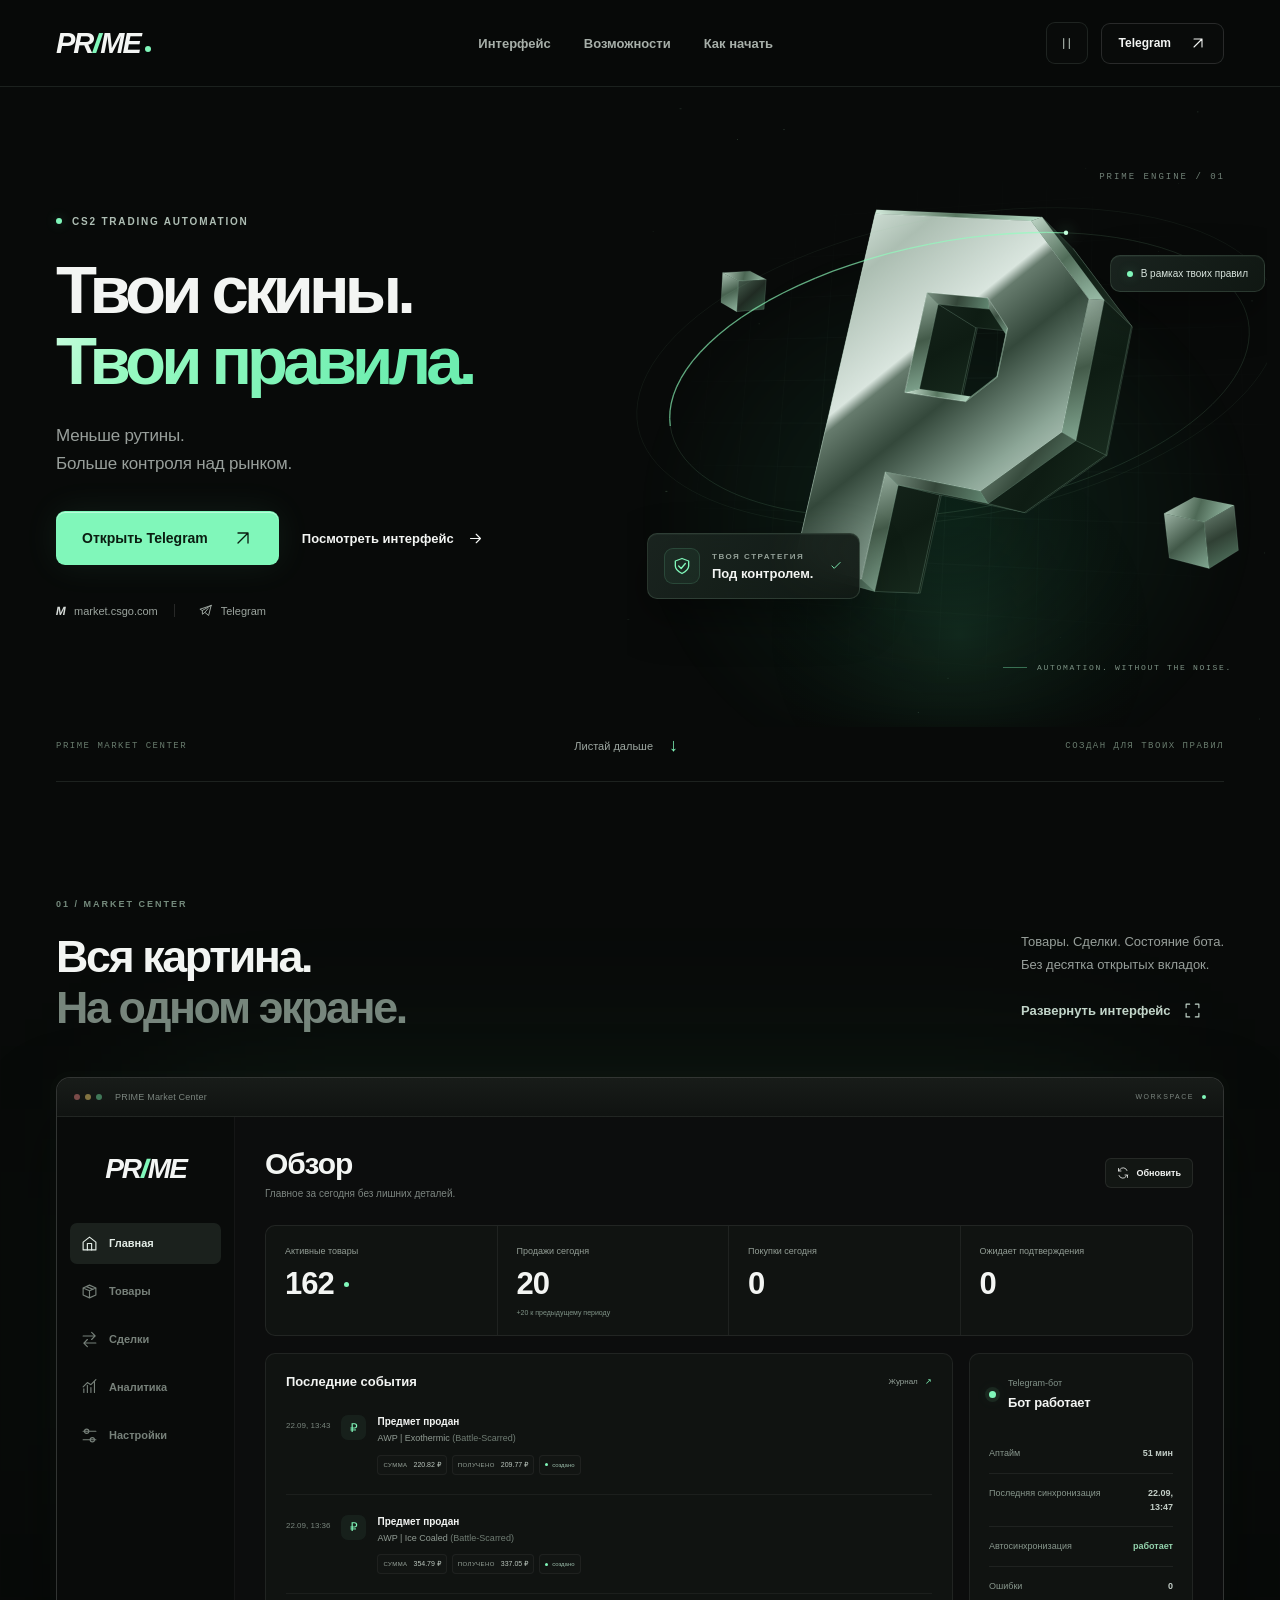
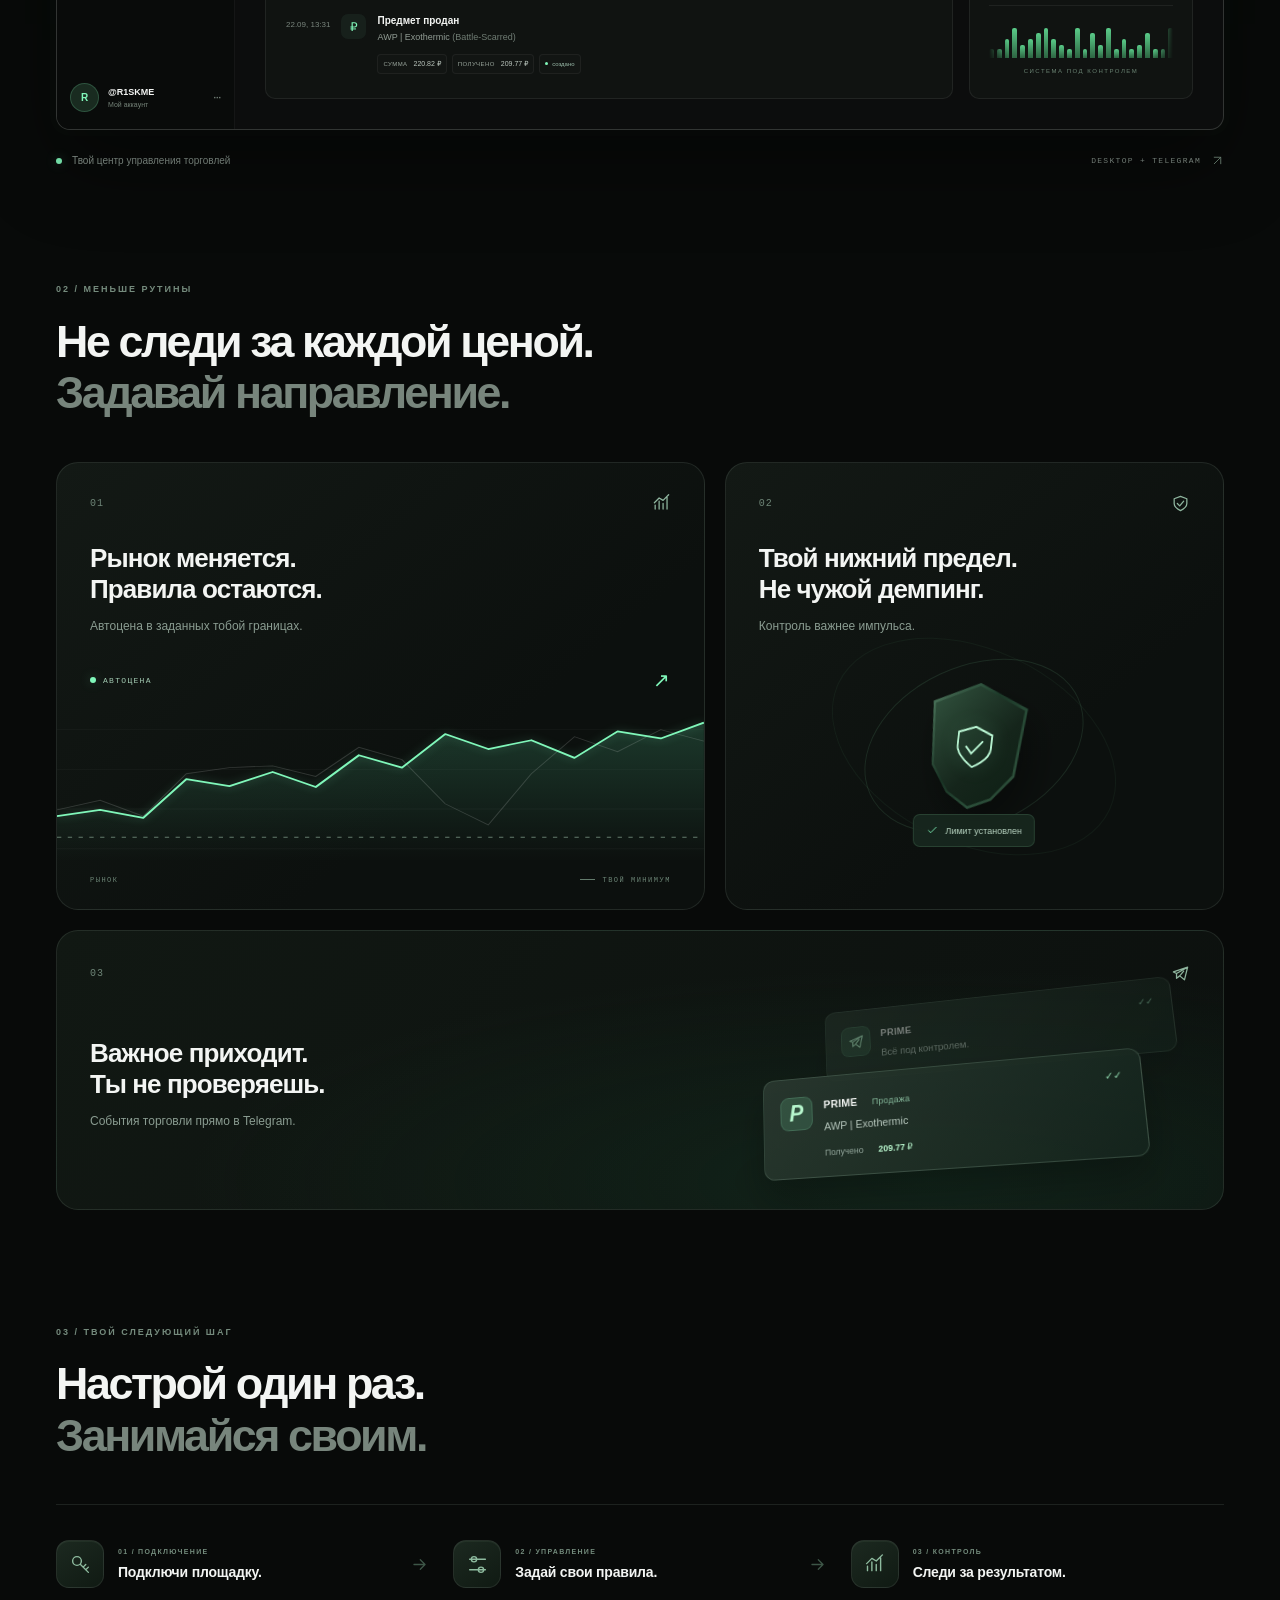
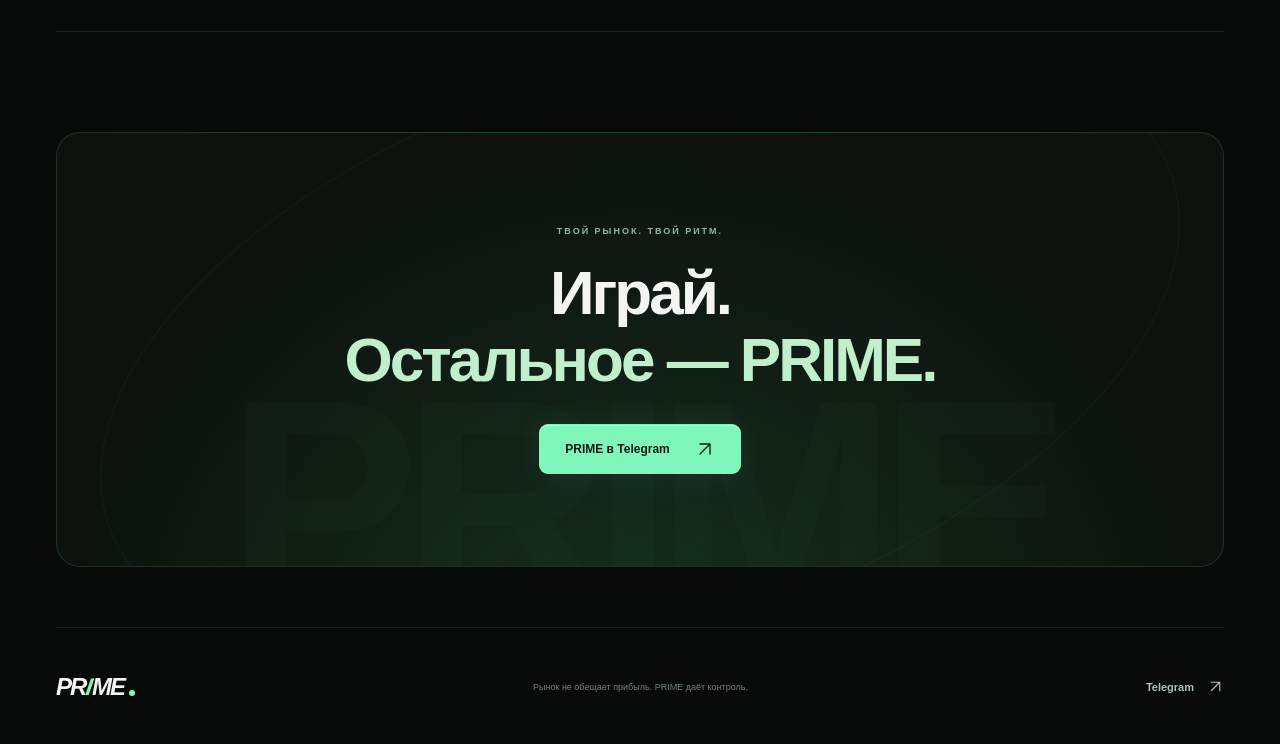
==== commit 89bd0b96: "Rebuild PRIME in dark app style with animated 3D identity and visual-first landing" ====
--- a/index.html
+++ b/index.html
@@ -3,92 +3,126 @@
 <head>
   <meta charset="utf-8">
   <meta name="viewport" content="width=device-width, initial-scale=1">
-  <meta name="theme-color" content="#f5f3ed">
-  <title>PRIME / Твои скины. Твои правила.</title>
-  <meta name="description" content="PRIME: готовим инструменты для автоматизации торговли скинами CS2. Автоцена, контроль лимитов и Telegram. Попробуй интерактивное демо и следи за запуском.">
+  <meta name="theme-color" content="#080a09">
+  <meta name="color-scheme" content="dark">
+  <title>PRIME — Твои скины. Твои правила.</title>
+  <meta name="description" content="PRIME Market Center. Автоматизация торговли скинами CS2: товары, сделки, автоцены и Telegram в одной системе.">
+  <meta property="og:title" content="PRIME — Твои скины. Твои правила.">
+  <meta property="og:description" content="Меньше рутины. Больше контроля. PRIME Market Center для торговли скинами CS2.">
   <meta property="og:type" content="website">
   <meta property="og:locale" content="ru_RU">
-  <meta property="og:site_name" content="PRIME">
-  <meta property="og:title" content="PRIME / Твои скины. Твои правила.">
-  <meta property="og:description" content="Меньше ручной работы. Больше контроля. Новый подход к торговле скинами CS2. В разработке.">
   <meta name="twitter:card" content="summary">
   <link rel="icon" type="image/svg+xml" href="./favicon.svg">
   <link rel="stylesheet" href="./style.css">
   <script src="./app.js" defer></script>
 </head>
 <body>
-  <svg class="svg-library" xmlns="http://www.w3.org/2000/svg" aria-hidden="true">
-    <symbol id="i-arrow" viewBox="0 0 24 24"><path d="M5 19 19 5M5 5h14v14"/></symbol>
-    <symbol id="i-right" viewBox="0 0 24 24"><path d="M4 12h16m-6-6 6 6-6 6"/></symbol>
-    <symbol id="i-shield" viewBox="0 0 24 24"><path d="m12 3 8 3v6c0 5-8 9-8 9s-8-4-8-9V6l8-3Z"/><path d="m8 12 3 3 5-6"/></symbol>
-    <symbol id="i-sliders" viewBox="0 0 24 24"><path d="M4 7h6m4 0h6M4 17h10m4 0h2"/><circle cx="12" cy="7" r="2"/><circle cx="16" cy="17" r="2"/></symbol>
-    <symbol id="i-chart" viewBox="0 0 24 24"><path d="M3 3v18h18M6 15l5-5 4 3 6-8M16 5h5v5"/></symbol>
-    <symbol id="i-telegram" viewBox="0 0 24 24"><path d="m21 3-4 18-6-5-4 3v-6L3 11 21 3Zm0 0L7 13m4 3 4-7"/></symbol>
-    <symbol id="i-mark" viewBox="0 0 40 40"><path d="M5 34V6h18L35 18 23 30H14V18h9l-4-4h-6v20Z" fill="currentColor" stroke="none"/></symbol>
-  </svg>
-  <a class="skip-link" href="#main">К содержимому</a>
-  <header class="site-header">
-    <div class="container header-inner">
-      <a class="brand" href="#top" aria-label="PRIME. В начало страницы"><span class="brand-symbol"><svg class="icon"><use href="#i-mark"/></svg></span><span>prime<span class="brand-period">.</span></span></a>
-      <button class="menu-toggle" type="button" aria-expanded="false" aria-controls="main-nav" aria-label="Открыть меню"><span></span><span></span></button>
-      <nav class="main-nav" id="main-nav" aria-label="Основная навигация"><a href="#features">Возможности</a><a href="#how">Как это работает</a><a href="#faq">Вопросы</a></nav>
-      <a class="header-cta" href="https://t.me/primebot_news" target="_blank" rel="noopener noreferrer">Канал проекта <svg class="icon" aria-hidden="true"><use href="#i-arrow"/></svg><span class="sr-only"> (в новой вкладке)</span></a>
+<svg class="symbols" xmlns="http://www.w3.org/2000/svg" aria-hidden="true">
+  <symbol id="arrow" viewBox="0 0 24 24"><path d="M5 12h14m-6-6 6 6-6 6"/></symbol>
+  <symbol id="diagonal" viewBox="0 0 24 24"><path d="M6 18 18 6M6 6h12v12"/></symbol>
+  <symbol id="telegram" viewBox="0 0 24 24"><path d="m21 4-4 16-6-5-4 3v-6l-4-2L21 4Zm0 0L7 12m4 3 5-6"/></symbol>
+  <symbol id="home" viewBox="0 0 24 24"><path d="m3 10 9-7 9 7v11H3V10Z"/><path d="M9 21V12h6v9"/></symbol>
+  <symbol id="box" viewBox="0 0 24 24"><path d="m3 7 9-4 9 4v10l-9 4-9-4V7Zm0 0 9 4 9-4m-9 4v10M7 5l10 4"/></symbol>
+  <symbol id="swap" viewBox="0 0 24 24"><path d="M3 7h17m-5-5 5 5-5 5M21 17H4m5-5-5 5 5 5"/></symbol>
+  <symbol id="chart" viewBox="0 0 24 24"><path d="M4 19v-5m5 5V9m5 10v-7m5 7V4M3 11l6-6 5 3 7-7"/></symbol>
+  <symbol id="settings" viewBox="0 0 24 24"><path d="M3 6h18M3 18h18"/><circle cx="8" cy="6" r="3"/><circle cx="16" cy="18" r="3"/></symbol>
+  <symbol id="shield" viewBox="0 0 24 24"><path d="m12 3 8 3v6c0 5-8 9-8 9s-8-4-8-9V6l8-3Z"/><path d="m8 12 3 3 5-6"/></symbol>
+  <symbol id="expand" viewBox="0 0 24 24"><path d="M8 3H3v5m13-5h5v5M3 16v5h5m13-5v5h-5"/></symbol>
+  <symbol id="refresh" viewBox="0 0 24 24"><path d="M20 7a8 8 0 0 0-14-2L3 8m0-5v5h5m-4 9a8 8 0 0 0 14 2l3-3m0 5v-5h-5"/></symbol>
+  <symbol id="check" viewBox="0 0 24 24"><path d="m5 12 4 4L19 6"/></symbol>
+  <symbol id="key" viewBox="0 0 24 24"><circle cx="8" cy="8" r="5"/><path d="m12 12 9 9m-6-6 3-3m0 6 3-3"/></symbol>
+  <symbol id="pause" viewBox="0 0 24 24"><path d="M8 5v14M16 5v14"/></symbol>
+  <symbol id="play" viewBox="0 0 24 24"><path d="m8 5 11 7-11 7V5Z"/></symbol>
+  <symbol id="close" viewBox="0 0 24 24"><path d="m6 6 12 12M6 18 18 6"/></symbol>
+</svg>
+<a class="skip" href="#main">К содержимому</a>
+<header class="header">
+  <div class="container nav-wrap">
+    <a class="wordmark" href="#top" aria-label="PRIME, на главную">PR<span class="logo-slash">I</span>ME<span class="wordmark-dot"></span></a>
+    <nav id="navigation" class="navigation" aria-label="Основная навигация">
+      <a href="#interface">Интерфейс</a><a href="#features">Возможности</a><a href="#start">Как начать</a>
+    </nav>
+    <div class="nav-actions">
+      <button class="icon-button motion-button" type="button" aria-label="Остановить анимацию" aria-pressed="false" title="Остановить анимацию"><svg class="icon"><use href="#pause"/></svg></button>
+      <a class="button button-small button-outline header-link" href="https://t.me/primebot_news" target="_blank" rel="noopener noreferrer">Telegram <svg class="icon" aria-hidden="true"><use href="#diagonal"/></svg><span class="sr-only">, в новой вкладке</span></a>
+      <button class="menu-button icon-button" type="button" aria-controls="navigation" aria-expanded="false" aria-label="Открыть меню"><span></span><span></span></button>
     </div>
-  </header>
-  <main id="main">
-    <section class="hero container" id="top" aria-labelledby="hero-title">
-      <div class="hero-copy">
-        <div class="eyebrow"><span class="status-dot"></span> CS2 TRADING AUTOMATION <span class="edition">/ 001</span></div>
-        <h1 id="hero-title">Твои скины.<br>Твои <em>правила.</em></h1>
-        <p class="hero-description">Рынок не стоит на месте.<br>Но тебе не обязательно сидеть перед ним.</p>
-        <p class="hero-support">Готовим PRIME: автоцены, защита от демпинга и управление торговлей через Telegram.</p>
-        <div class="hero-actions"><a class="button button-dark" href="https://t.me/primebot_news" target="_blank" rel="noopener noreferrer">Следить за запуском <svg class="icon" aria-hidden="true"><use href="#i-arrow"/></svg><span class="sr-only"> (в новой вкладке)</span></a><a class="demo-link" href="#demo"><span class="play-icon" aria-hidden="true">▶</span> Попробовать демо</a></div>
-        <div class="launch-note"><span class="status-dot"></span> В разработке <span class="note-divider">/</span> Дату объявим в канале</div>
+  </div>
+</header>
+<main id="main">
+  <section class="hero container" id="top" aria-labelledby="hero-title">
+    <div class="hero-copy">
+      <div class="eyebrow"><span class="status-dot"></span> CS2 TRADING AUTOMATION</div>
+      <h1 id="hero-title">Твои скины.<br><span>Твои правила.</span></h1>
+      <p class="hero-description">Меньше рутины.<br>Больше контроля над рынком.</p>
+      <div class="hero-actions">
+        <a class="button button-primary" href="https://t.me/primebot_news" target="_blank" rel="noopener noreferrer">Открыть Telegram <svg class="icon" aria-hidden="true"><use href="#diagonal"/></svg><span class="sr-only">, в новой вкладке</span></a>
+        <a class="text-link" href="#interface">Посмотреть интерфейс <svg class="icon" aria-hidden="true"><use href="#arrow"/></svg></a>
       </div>
-      <div class="terminal-scene" id="demo">
-        <div class="scene-orbit" aria-hidden="true"></div><span class="scene-coordinate" aria-hidden="true">CONTROL IS THE ADVANTAGE.</span>
-        <div class="terminal" aria-label="Интерактивная демонстрация ценового правила">
-          <div class="terminal-header"><span class="terminal-brand"><svg class="icon" aria-hidden="true"><use href="#i-mark"/></svg> PRIME <span>/ ENGINE</span></span><span class="demo-badge">ДЕМО</span></div>
-          <div class="terminal-content">
-            <div class="item-row"><div class="skin-tile" aria-hidden="true">M4</div><div><p class="item-name">M4A4 <span>/ Desolate Space</span></p><p class="item-caption">Один лот. Твои условия.</p></div><svg class="icon item-icon" aria-hidden="true"><use href="#i-sliders"/></svg></div>
-            <div class="price-row"><div><p class="terminal-label">ЦЕНА ПО ТВОЕМУ ПРАВИЛУ</p><p class="demo-price" id="demo-price">1 279 <span>₽</span></p></div><span class="state-pill" id="state-pill">В рамках лимита <span aria-hidden="true">↗</span></span></div>
-            <div class="chart" aria-hidden="true"><svg viewBox="0 0 440 112" preserveAspectRatio="none"><defs><linearGradient id="chart-wash" x1="0" y1="0" x2="0" y2="1"><stop offset="0%" stop-color="#fc6843" stop-opacity=".17"/><stop offset="100%" stop-color="#fc6843" stop-opacity="0"/></linearGradient></defs><path class="chart-grid" d="M0 15H440M0 51H440M0 88H440"/><path id="chart-area" d="M0 39 45 35 90 45 135 30 180 40 225 31 270 43 325 44 380 45 440 46V112H0Z" fill="url(#chart-wash)"/><path class="market-line" id="market-line" d="M0 50 45 40 90 52 135 37 180 52 225 39 270 45 325 39 380 43 440 46"/><path class="price-line" id="price-line" d="M0 39 45 35 90 45 135 30 180 40 225 31 270 43 325 44 380 45 440 46"/><line class="floor-line" id="floor-line" x1="0" x2="440" y1="70" y2="70"/><circle id="price-point" cx="437" cy="46" r="4" fill="#fc6843"/></svg><div class="chart-legend"><span><i></i> Правило</span><span><i class="legend-market"></i> Рынок</span><span><i class="legend-floor"></i> Твой минимум</span></div></div>
-            <div class="floor-control"><label for="price-floor">Твой минимум <svg class="icon" aria-hidden="true"><use href="#i-shield"/></svg></label><output id="floor-output" for="price-floor">1 100 ₽</output><input id="price-floor" type="range" disabled min="900" max="1450" step="50" value="1100" aria-describedby="demo-disclaimer"></div>
-            <div class="scenario-control" role="group" aria-label="Сценарий рынка"><button type="button" disabled class="scenario active" data-scenario="normal" aria-pressed="true">Спокойно</button><button type="button" disabled class="scenario" data-scenario="dump" aria-pressed="false">Демпинг <span aria-hidden="true">↓</span></button><button type="button" disabled class="scenario" data-scenario="rise" aria-pressed="false">Рост <span aria-hidden="true">↑</span></button></div>
-            <div class="demo-feedback" aria-live="polite" aria-atomic="true"><span class="feedback-symbol" aria-hidden="true">↗</span><p id="demo-explainer">Конкурент: 1 280 ₽. Ставим на 1 ₽ ниже, не нарушая твой минимум.</p></div>
+      <div class="hero-platform"><span class="platform-mark">M</span><span>market.csgo.com</span><i></i><svg class="icon" aria-hidden="true"><use href="#telegram"/></svg><span>Telegram</span></div>
+    </div>
+    <div class="hero-art" role="img" aria-label="Объёмный хромированный знак PRIME с зелёной орбитой">
+      <div class="art-grid" aria-hidden="true"></div>
+      <div class="art-aura" aria-hidden="true"></div>
+      <span class="art-coordinate" aria-hidden="true">PRIME ENGINE / 01</span>
+      <div class="art-fallback" aria-hidden="true">P</div>
+      <canvas id="prime-scene" aria-hidden="true"></canvas>
+      <div class="orbit-label orbit-label-top" aria-hidden="true"><span class="status-dot"></span> В рамках твоих правил</div>
+      <div class="orbit-label orbit-label-bottom" aria-hidden="true"><span class="mini-shield"><svg class="icon"><use href="#shield"/></svg></span><div><span class="micro">ТВОЯ СТРАТЕГИЯ</span><strong>Под контролем.</strong></div><svg class="icon check-icon"><use href="#check"/></svg></div>
+      <span class="art-caption" aria-hidden="true"><i></i> AUTOMATION. WITHOUT THE NOISE.</span>
+    </div>
+    <div class="hero-bottom"><span>PRIME MARKET CENTER</span><a href="#interface">Листай дальше <span aria-hidden="true">↓</span></a><span>СОЗДАН ДЛЯ ТВОИХ ПРАВИЛ</span></div>
+  </section>
+
+  <section class="product-section container section" id="interface" aria-labelledby="interface-title">
+    <div class="section-heading reveal">
+      <div><p class="eyebrow section-kicker">01 / MARKET CENTER</p><h2 id="interface-title">Вся картина.<br><span>На одном экране.</span></h2></div>
+      <div class="heading-side"><p>Товары. Сделки. Состояние бота.<br>Без десятка открытых вкладок.</p><button class="text-link expand-button" type="button" hidden>Развернуть интерфейс <svg class="icon" aria-hidden="true"><use href="#expand"/></svg></button></div>
+    </div>
+    <div class="product-stage reveal">
+      <div class="window-glow" aria-hidden="true"></div>
+      <div class="app-window" id="app-window" role="img" aria-label="Интерфейс PRIME Market Center: 162 активных товара, 20 продаж, последние события и состояние Telegram-бота">
+        <div class="window-bar"><span class="window-dots"><i></i><i></i><i></i></span><span>PRIME Market Center</span><span class="window-title-right">WORKSPACE <span class="tiny-dot"></span></span></div>
+        <div class="workspace">
+          <aside class="app-sidebar" aria-hidden="true">
+            <span class="wordmark app-wordmark">PR<span class="logo-slash">I</span>ME</span>
+            <div class="app-nav"><span class="selected"><svg class="icon"><use href="#home"/></svg>Главная</span><span><svg class="icon"><use href="#box"/></svg>Товары</span><span><svg class="icon"><use href="#swap"/></svg>Сделки</span><span><svg class="icon"><use href="#chart"/></svg>Аналитика</span><span><svg class="icon"><use href="#settings"/></svg>Настройки</span></div>
+            <div class="app-profile"><span class="avatar">R</span><span>@R1SKME<small>Мой аккаунт</small></span><span class="profile-more">···</span></div>
+          </aside>
+          <div class="app-main">
+            <div class="app-heading"><div><h3>Обзор</h3><p>Главное за сегодня без лишних деталей.</p></div><span class="app-refresh" aria-hidden="true"><svg class="icon"><use href="#refresh"/></svg><span>Обновить</span></span></div>
+            <div class="metric-grid"><div><span>Активные товары</span><strong>162<span class="metric-accent"></span></strong></div><div><span>Продажи сегодня</span><strong>20</strong><small>+20 к предыдущему периоду</small></div><div><span>Покупки сегодня</span><strong>0</strong></div><div><span>Ожидает подтверждения</span><strong>0</strong></div></div>
+            <div class="app-panels">
+              <div class="events-panel"><div class="panel-heading"><h4>Последние события</h4><span>Журнал <span aria-hidden="true">↗</span></span></div>
+                <div class="event"><time>22.09, 13:43</time><span class="event-icon">₽</span><div class="event-data"><strong>Предмет продан</strong><p>AWP | Exothermic <span>(Battle-Scarred)</span></p><div class="event-tags"><span>СУММА <b>220.82 ₽</b></span><span>ПОЛУЧЕНО <b>209.77 ₽</b></span><span class="event-state"><i></i> создано</span></div></div></div>
+                <div class="event"><time>22.09, 13:36</time><span class="event-icon">₽</span><div class="event-data"><strong>Предмет продан</strong><p>AWP | Ice Coaled <span>(Battle-Scarred)</span></p><div class="event-tags"><span>СУММА <b>354.79 ₽</b></span><span>ПОЛУЧЕНО <b>337.05 ₽</b></span><span class="event-state"><i></i> создано</span></div></div></div>
+                <div class="event"><time>22.09, 13:31</time><span class="event-icon">₽</span><div class="event-data"><strong>Предмет продан</strong><p>AWP | Exothermic <span>(Battle-Scarred)</span></p><div class="event-tags"><span>СУММА <b>220.82 ₽</b></span><span>ПОЛУЧЕНО <b>209.77 ₽</b></span><span class="event-state"><i></i> создано</span></div></div></div>
+              </div>
+              <div class="bot-panel"><div class="bot-heading"><span class="bot-beacon"></span><div><span>Telegram-бот</span><strong>Бот работает</strong></div></div><dl><div><dt>Аптайм</dt><dd>51 мин</dd></div><div><dt>Последняя синхронизация</dt><dd>22.09,<br>13:47</dd></div><div><dt>Автосинхронизация</dt><dd class="mint">работает</dd></div><div><dt>Ошибки</dt><dd>0</dd></div></dl><div class="signal-bars" aria-hidden="true"><i></i><i></i><i></i><i></i><i></i><i></i><i></i><i></i><i></i><i></i><i></i><i></i><i></i><i></i><i></i><i></i><i></i><i></i><i></i><i></i><i></i><i></i><i></i><i></i></div><p class="signal-caption">СИСТЕМА ПОД КОНТРОЛЕМ</p></div>
+            </div>
           </div>
-          <div class="terminal-footer"><span><span class="status-dot"></span> ЛОКАЛЬНАЯ СИМУЛЯЦИЯ</span><span>БЕЗ API</span></div>
         </div>
-        <p class="demo-disclaimer" id="demo-disclaimer">Меняй минимум и сценарий. Все цены вымышленные.<br>Это пример логики, не интерфейс работающего бота.</p>
-        <noscript><p class="noscript-note">Для переключения сценариев включи JavaScript. Остальной сайт работает и без него.</p></noscript>
       </div>
-    </section>
-    <div class="context-strip container"><div><span class="strip-label">ПЛОЩАДКА</span><span>market.csgo.com <svg class="icon" aria-hidden="true"><use href="#i-arrow"/></svg></span></div><div><span class="strip-label">УПРАВЛЕНИЕ</span><span>В твоём Telegram</span></div><div><span class="strip-label">ПОДХОД</span><span>Меньше рутины. Больше контроля.</span></div></div>
-    <section class="features section container" id="features" aria-labelledby="features-title">
-      <div class="section-heading"><div><p class="eyebrow section-index">01 / ВОЗМОЖНОСТИ</p><h2 id="features-title">Не каждую цену.<br><em>Всю картину.</em></h2></div><p class="section-intro">Не ещё одна вкладка, которую нужно обновлять. Инструмент, который мы создаём, чтобы убрать повторяющиеся действия.</p></div>
-      <div class="feature-layout">
-        <div class="rule-poster"><div class="poster-header"><svg class="icon" aria-hidden="true"><use href="#i-mark"/></svg><span>ТВОЯ СТРАТЕГИЯ.<br>НЕ ЧУЖАЯ ПАНИКА.</span></div><p class="poster-title">Не ниже.<br>Не случайно.</p><div class="poster-diagram" aria-hidden="true"><span class="diagram-label">ТВОЙ МИНИМУМ</span><div class="boundary-line"></div><div class="falling-line"></div><div class="shield-disc"><svg class="icon"><use href="#i-shield"/></svg></div><span class="diagram-caption">НИЖЕ ЭТОЙ ЛИНИИ - НЕ ИГРАЕМ.</span></div><p class="poster-footer">Правила важнее импульса. <span>↗</span></p></div>
-        <div class="feature-stack">
-          <article class="feature-row"><span class="feature-number">01</span><div><h3>Автоцена.<br>Но не любой ценой.</h3><p>Идея проста: учитывать предложения рынка и менять цену только в заданных тобой границах.</p></div><svg class="icon" aria-hidden="true"><use href="#i-chart"/></svg></article>
-          <article class="feature-row"><span class="feature-number">02</span><div><h3>Чужой демпинг.<br>Не твоя проблема.</h3><p>Нижний лимит задаёт границу для ценового правила. Самая дешёвая заявка не должна решать за тебя.</p></div><svg class="icon" aria-hidden="true"><use href="#i-shield"/></svg></article>
-          <article class="feature-row"><span class="feature-number">03</span><div><h3>Торговля там,<br>где ты уже есть.</h3><p>Настройки и уведомления планируем собрать в Telegram. Без постоянных переходов между вкладками.</p></div><svg class="icon" aria-hidden="true"><use href="#i-telegram"/></svg></article>
-        </div>
-      </div><p class="section-footnote">Показываем концепцию продукта. Состав функций и условия доступа уточним к запуску.</p>
-    </section>
-    <section class="workflow section" id="how" aria-labelledby="how-title"><div class="container">
-      <div class="workflow-heading"><div><p class="eyebrow section-index">02 / КАК ЭТО БУДЕТ РАБОТАТЬ</p><h2 id="how-title">Настроить правила.<br><em>Вернуться к своему.</em></h2></div><svg class="workflow-arrow" aria-hidden="true"><use href="#i-arrow"/></svg></div>
-      <div class="steps"><article class="step"><span class="step-number">01</span><p class="step-kicker">ПОДКЛЮЧЕНИЕ</p><h3>Твоя площадка.</h3><p>После запуска подключи аккаунт к боту через API. На этом лендинге ключи вводить не нужно.</p></article><article class="step"><span class="step-number">02</span><p class="step-kicker">НАСТРОЙКА</p><h3>Твои границы.</h3><p>Выбери лоты и задай ценовые ограничения. Начни с понятных правил, которые подходят тебе.</p></article><article class="step"><span class="step-number">03</span><p class="step-kicker">КОНТРОЛЬ</p><h3>Твой ритм.</h3><p>Следи за уведомлениями в Telegram и корректируй настройки. Автоматизация не отменяет твои решения.</p></article></div>
-      <div class="workflow-note"><svg class="icon" aria-hidden="true"><use href="#i-shield"/></svg><p>Контроль не нужно отдавать.<span> Достаточно убрать лишние действия.</span></p><span class="workflow-note-code">PRIME / PHILOSOPHY</span></div>
-    </div></section>
-    <section class="faq section container" id="faq" aria-labelledby="faq-title"><div class="faq-heading"><p class="eyebrow section-index">03 / БЕЗ МЕЛКОГО ШРИФТА</p><h2 id="faq-title">По делу.<br><em>И честно.</em></h2><p>Что стоит знать<br>до знакомства с PRIME.</p><a class="text-link" href="https://t.me/primebot_news" target="_blank" rel="noopener noreferrer">Новости проекта <svg class="icon" aria-hidden="true"><use href="#i-arrow"/></svg><span class="sr-only"> (в новой вкладке)</span></a></div><div class="faq-list">
-      <details open><summary>PRIME уже доступен?<span class="faq-plus" aria-hidden="true"></span></summary><div class="faq-answer"><p>Пока проект в разработке. Дату запуска, доступные функции и условия опубликуем в Telegram-канале. Сейчас здесь можно познакомиться с идеей и попробовать демо.</p></div></details>
-      <details><summary>В демо настоящие цены?<span class="faq-plus" aria-hidden="true"></span></summary><div class="faq-answer"><p>Нет. Это локальная симуляция с вымышленными числами, без подключения к рынку. В примере правило ставит цену на 1 ₽ ниже конкурента. Если результат ниже твоего минимума, оно сохраняет предыдущую цену 1 480 ₽. Реальный алгоритм может отличаться.</p></div></details>
-      <details><summary>Антидемпинг гарантирует прибыль?<span class="faq-plus" aria-hidden="true"></span></summary><div class="faq-answer"><p>Нет. Ограничение цены помогает не следовать за слишком дешёвыми предложениями, но не устраняет рыночные риски, комиссии и вероятность убытка. Автоматизация не гарантирует доход.</p></div></details>
-      <details><summary>Куда вводить API-ключ?<span class="faq-plus" aria-hidden="true"></span></summary><div class="faq-answer"><p>На этом сайте никуда. Лендинг не запрашивает API-ключи, данные Steam или платёжные реквизиты. Инструкции по подключению появятся вместе с запуском продукта.</p></div></details>
-      <details><summary>Сколько будет стоить доступ?<span class="faq-plus" aria-hidden="true"></span></summary><div class="faq-answer"><p>Условия пока не объявлены. Сообщим о них в канале проекта. Переход в канал не оформляет подписку и ни к чему не обязывает.</p></div></details>
-    </div></section>
-    <section class="cta-section container" aria-labelledby="cta-title"><div class="cta-panel"><div><p class="eyebrow">СЛЕДУЮЩИЙ ХОД - ТВОЙ</p><h2 id="cta-title">Меньше кликов.<br><em>Больше жизни.</em></h2><p>Будь рядом, когда PRIME будет готов.</p><a class="button button-white" href="https://t.me/primebot_news" target="_blank" rel="noopener noreferrer"><svg class="icon" aria-hidden="true"><use href="#i-telegram"/></svg> Узнать о запуске <svg class="icon" aria-hidden="true"><use href="#i-arrow"/></svg><span class="sr-only"> (в новой вкладке)</span></a></div><div class="cta-art" aria-hidden="true"><div class="cta-orbit"></div><svg><use href="#i-arrow"/></svg><span>YOUR RULES.<br>YOUR NEXT MOVE.</span></div></div></section>
-  </main>
-  <footer class="footer container"><div class="footer-top"><a class="brand" href="#top" aria-label="PRIME. В начало страницы"><span class="brand-symbol"><svg class="icon"><use href="#i-mark"/></svg></span><span>prime<span class="brand-period">.</span></span></a><p>Инструменты для торговли.<br>Не обещания лёгких денег.</p><div class="footer-links"><a href="https://github.com/r1skme/Prime-Bot-Site" target="_blank" rel="noopener noreferrer">GitHub <span aria-hidden="true">↗</span><span class="sr-only"> (в новой вкладке)</span></a><a href="https://t.me/primebot_news" target="_blank" rel="noopener noreferrer">Telegram <span aria-hidden="true">↗</span><span class="sr-only"> (в новой вкладке)</span></a><a href="#top">Наверх <span aria-hidden="true">↑</span></a></div></div><div class="footer-bottom"><span>© <span id="year">2026</span> PRIME</span><p>Демонстрационные сценарии. Не инвестиционная рекомендация.</p><span class="footer-status"><span class="status-dot"></span> В разработке</span></div></footer>
+    </div>
+    <div class="product-caption"><span><span class="status-dot"></span> Твой центр управления торговлей</span><span>DESKTOP + TELEGRAM <svg class="icon" aria-hidden="true"><use href="#diagonal"/></svg></span></div>
+  </section>
+
+  <section class="features-section container section" id="features" aria-labelledby="features-title">
+    <div class="section-heading reveal"><div><p class="eyebrow section-kicker">02 / МЕНЬШЕ РУТИНЫ</p><h2 id="features-title">Не следи за каждой ценой.<br><span>Задавай направление.</span></h2></div></div>
+    <div class="feature-grid">
+      <article class="feature-card price-card reveal"><div class="card-top"><span class="card-number">01</span><svg class="icon" aria-hidden="true"><use href="#chart"/></svg></div><h3>Рынок меняется.<br>Правила остаются.</h3><p>Автоцена в заданных тобой границах.</p><div class="price-visual" aria-hidden="true"><div class="chart-label"><span class="status-dot"></span> АВТОЦЕНА <span>↗</span></div><svg class="price-chart" viewBox="0 0 600 170" preserveAspectRatio="none"><defs><linearGradient id="area" x1="0" y1="0" x2="0" y2="1"><stop stop-color="#65f2b3" stop-opacity=".18"/><stop offset="1" stop-color="#65f2b3" stop-opacity="0"/></linearGradient></defs><path class="grid-path" d="M0 20H600M0 65H600M0 110H600M0 155H600"/><path class="chart-area" d="M0 118 40 111 80 120 120 76 160 84 200 68 240 85 280 49 320 63 360 25 400 42 440 32 480 52 520 22 560 30 600 12V170H0Z"/><path class="competitor-path" d="M0 111 40 100 80 118 120 70 160 63 200 61 240 73 280 40 320 54 360 104 400 128 440 70 480 28 520 45 560 20 600 33"/><path class="main-path" d="M0 118 40 111 80 120 120 76 160 84 200 68 240 85 280 49 320 63 360 25 400 42 440 32 480 52 520 22 560 30 600 12"/><path class="limit-path" d="M0 142H600"/></svg><div class="chart-bottom"><span>РЫНОК</span><span><i></i> ТВОЙ МИНИМУМ</span></div></div></article>
+      <article class="feature-card protection-card reveal"><div class="card-top"><span class="card-number">02</span><svg class="icon" aria-hidden="true"><use href="#shield"/></svg></div><h3>Твой нижний предел.<br>Не чужой демпинг.</h3><p>Контроль важнее импульса.</p><div class="shield-visual" aria-hidden="true"><div class="shield-orbit orbit-one"></div><div class="shield-orbit orbit-two"></div><div class="shield-solid"><svg><use href="#shield"/></svg></div><span class="shield-tag"><svg class="icon"><use href="#check"/></svg> Лимит установлен</span></div></article>
+      <article class="feature-card telegram-card reveal"><div class="card-top"><span class="card-number">03</span><svg class="icon" aria-hidden="true"><use href="#telegram"/></svg></div><div class="telegram-copy"><h3>Важное приходит.<br>Ты не проверяешь.</h3><p>События торговли прямо в Telegram.</p></div><div class="notification-stack" aria-hidden="true"><div class="notification notification-back"><span class="notification-logo"><svg class="icon"><use href="#telegram"/></svg></span><div><strong>PRIME</strong><p>Всё под контролем.</p></div><span class="notification-check">✓✓</span></div><div class="notification notification-front"><span class="notification-logo">P</span><div><strong>PRIME <span>Продажа</span></strong><p>AWP | Exothermic</p><span class="notification-price">Получено <b>209.77 ₽</b></span></div><span class="notification-check">✓✓</span></div></div></article>
+    </div>
+  </section>
+
+  <section class="start-section container section" id="start" aria-labelledby="start-title">
+    <div class="section-heading reveal"><div><p class="eyebrow section-kicker">03 / ТВОЙ СЛЕДУЮЩИЙ ШАГ</p><h2 id="start-title">Настрой один раз.<br><span>Занимайся своим.</span></h2></div></div>
+    <div class="steps reveal"><article><span class="step-icon"><svg class="icon" aria-hidden="true"><use href="#key"/></svg></span><div><span class="micro">01 / ПОДКЛЮЧЕНИЕ</span><h3>Подключи площадку.</h3></div><svg class="icon step-arrow" aria-hidden="true"><use href="#arrow"/></svg></article><article><span class="step-icon"><svg class="icon" aria-hidden="true"><use href="#settings"/></svg></span><div><span class="micro">02 / УПРАВЛЕНИЕ</span><h3>Задай свои правила.</h3></div><svg class="icon step-arrow" aria-hidden="true"><use href="#arrow"/></svg></article><article><span class="step-icon"><svg class="icon" aria-hidden="true"><use href="#chart"/></svg></span><div><span class="micro">03 / КОНТРОЛЬ</span><h3>Следи за результатом.</h3></div></article></div>
+    <div class="final-cta reveal"><div class="cta-orbit" aria-hidden="true"></div><span class="eyebrow">ТВОЙ РЫНОК. ТВОЙ РИТМ.</span><h2>Играй.<br><span>Остальное — PRIME.</span></h2><a class="button button-primary" href="https://t.me/primebot_news" target="_blank" rel="noopener noreferrer">PRIME в Telegram <svg class="icon" aria-hidden="true"><use href="#diagonal"/></svg><span class="sr-only">, в новой вкладке</span></a><span class="cta-watermark" aria-hidden="true">PRIME</span></div>
+  </section>
+</main>
+<footer class="footer container"><a class="wordmark" href="#top" aria-label="PRIME, в начало">PR<span class="logo-slash">I</span>ME<span class="wordmark-dot"></span></a><span>Рынок не обещает прибыль. PRIME даёт контроль.</span><a class="text-link" href="https://t.me/primebot_news" target="_blank" rel="noopener noreferrer">Telegram <svg class="icon" aria-hidden="true"><use href="#diagonal"/></svg><span class="sr-only">, в новой вкладке</span></a></footer>
+<dialog class="interface-dialog" aria-labelledby="dialog-title"><div class="dialog-bar"><h2 id="dialog-title">PRIME Market Center</h2><button class="icon-button close-dialog" type="button" aria-label="Закрыть интерфейс"><svg class="icon"><use href="#close"/></svg></button></div><div class="dialog-content"></div></dialog>
 </body>
 </html>
--- a/style.css
+++ b/style.css
@@ -1,20 +1,14 @@
-/* PRIME / Editorial control. Native static CSS; no fonts or libraries to load. */
-:root{--paper:#f5f3ed;--ink:#212421;--muted:#656760;--line:#d9d9d0;--orange:#f15b35;--orange-dark:#b63819;--terminal:#242725;--terminal-muted:#adb2aa;--mono:ui-monospace,SFMono-Regular,Consolas,'Liberation Mono',monospace;--sans:Arial,Helvetica,sans-serif;--serif:Georgia,'Times New Roman',serif;--gutter:clamp(22px,4.4vw,72px)}
-*{box-sizing:border-box}html{scroll-behavior:smooth;scroll-padding-top:100px}body{margin:0;background:var(--paper);color:var(--ink);font-family:var(--sans);-webkit-font-smoothing:antialiased}button,input,a{-webkit-tap-highlight-color:transparent}button,input{font:inherit}a{color:inherit;text-decoration:none}button{color:inherit}button,a,input,summary{touch-action:manipulation}button{cursor:pointer}button:disabled{cursor:default}button:focus-visible,a:focus-visible,input:focus-visible,summary:focus-visible{outline:3px solid #a73c23;outline-offset:5px}.terminal button:focus-visible,.terminal input:focus-visible{outline-color:#ff9e7b}::selection{background:var(--orange);color:#fff}p,h1,h2,h3{margin:0}svg{display:block}.icon{width:22px;height:22px;fill:none;stroke:currentColor;stroke-width:1.7;stroke-linecap:round;stroke-linejoin:round;flex-shrink:0}.svg-library{position:absolute;width:0;height:0;overflow:hidden}.container{max-width:1512px;padding-inline:var(--gutter);margin-inline:auto}.sr-only{position:absolute!important;width:1px;height:1px;padding:0;margin:-1px;overflow:hidden;clip-path:inset(50%);white-space:nowrap;border:0}.skip-link{position:fixed;top:8px;left:8px;z-index:100;background:var(--ink);color:white;padding:15px;transform:translateY(-160%)}.skip-link:focus{transform:translateY(0)}[id]{scroll-margin-top:105px}
-/* Navigation stays usable without JavaScript. */
-.site-header{position:sticky;top:0;z-index:20;background:rgba(245,243,237,.96);border-bottom:1px solid var(--line);backdrop-filter:blur(12px)}.header-inner{height:86px;display:flex;align-items:center;justify-content:space-between;gap:30px}.brand{display:inline-flex;align-items:center;gap:10px;font-size:36px;font-weight:800;letter-spacing:-2.3px;line-height:1;flex-shrink:0}.brand-period{color:var(--orange)}.brand-symbol{display:flex;align-items:center;justify-content:center;width:35px;height:38px;background:var(--orange);color:var(--paper);border-radius:4px}.brand-symbol .icon{width:30px;height:30px}.main-nav{display:flex;align-items:center;gap:34px;font-size:13px;font-weight:500}.main-nav a{padding-block:15px;position:relative}.main-nav a::after{content:'';height:1px;background:var(--ink);position:absolute;bottom:9px;left:0;right:100%;transition:right .2s}.main-nav a:hover::after{right:0}.header-cta{display:flex;align-items:center;gap:23px;font-size:13px;font-weight:600;border-left:1px solid var(--line);padding:12px 0 12px 28px}.header-cta .icon{width:16px;height:16px}.menu-toggle{display:none}
-/* Hero: editorial typography against an interactive product specimen. */
-.hero{display:grid;grid-template-columns:1.13fr 1fr;gap:clamp(30px,4vw,65px);align-items:center;padding-top:88px;padding-bottom:87px;min-height:756px}.hero-copy{padding-bottom:10px}.eyebrow{display:flex;align-items:center;gap:10px;font:10px/1.5 var(--mono);letter-spacing:1.2px;font-weight:500}.status-dot{display:inline-block;width:6px;height:6px;border-radius:50%;background:var(--orange);flex-shrink:0}.edition{margin-left:12px;color:var(--muted)}h1{font-size:clamp(62px,6.35vw,96px);line-height:1.05;letter-spacing:-5.5px;font-weight:600;margin:31px 0 27px;white-space:nowrap}em{font-family:var(--serif);font-weight:400;letter-spacing:-.055em}h1 em{color:var(--orange)}.hero-description{font-size:20px;line-height:1.48;letter-spacing:-.45px}.hero-support{font-size:14px;line-height:1.8;color:var(--muted);max-width:385px;margin-top:16px}.hero-actions{display:flex;align-items:center;gap:24px;margin-top:33px}.button{display:inline-flex;align-items:center;justify-content:center;gap:22px;min-height:54px;padding:17px 22px;font-size:13px;font-weight:600;border-radius:5px;transition:transform .2s,background .2s;white-space:nowrap}.button:hover{transform:translateY(-3px)}.button .icon{width:19px;height:19px}.button-dark{background:var(--ink);color:var(--paper)}.button-dark:hover{background:#373e34}.demo-link{display:inline-flex;gap:10px;align-items:center;font-size:12px;white-space:nowrap}.play-icon{display:grid;place-items:center;border:1px solid #c5c7bd;border-radius:50%;width:30px;height:30px;font-size:9px;padding-left:2px;transition:border-color .2s}.demo-link:hover .play-icon{border-color:var(--orange)}.launch-note{display:flex;align-items:center;gap:8px;font-size:10px;color:var(--muted);margin-top:22px}.launch-note .status-dot{width:5px;height:5px}.note-divider{margin-inline:5px;color:#babcb2}.terminal-scene{position:relative;min-width:0;padding:8px 0 0;isolation:isolate}.scene-orbit{position:absolute;width:480px;max-width:100%;height:480px;right:-20px;top:-39px;border:1px solid #ded6c8;border-radius:50%;z-index:-1;background:repeating-radial-gradient(circle at center,transparent 0px,transparent 29px,rgba(215,205,186,.6) 30px,transparent 31px);pointer-events:none}.scene-orbit::after{content:'';position:absolute;width:13px;height:13px;left:21%;top:8%;background:var(--orange);border:5px solid var(--paper);box-sizing:content-box;border-radius:50%}.scene-coordinate{position:absolute;right:0;top:-27px;font:8px var(--mono);letter-spacing:1.4px;color:#777667}.terminal{position:relative;border:1px solid #393e38;border-radius:11px;background:var(--terminal);color:#f1f1e9;box-shadow:0 24px 55px -28px #28302670,0 3px 6px #24272512;overflow:hidden}.terminal-header{height:54px;border-bottom:1px solid #3c413b;display:flex;align-items:center;justify-content:space-between;padding:0 23px}.terminal-brand{display:flex;align-items:center;gap:7px;letter-spacing:1px;font-size:12px;font-weight:700}.terminal-brand>.icon{width:22px;height:22px;color:#fc6843}.terminal-brand>span{color:#adb2aa;font:9px var(--mono);margin-left:3px}.demo-badge{border:1px solid #606758;border-radius:3px;font:8px var(--mono);letter-spacing:1px;padding:5px 7px;color:#c6cbbf}.terminal-content{padding:22px 25px 0}.item-row{display:flex;align-items:center;gap:11px}.skin-tile{width:39px;height:39px;display:grid;place-items:center;flex-shrink:0;border-radius:5px;font:bold 13px var(--mono);color:#bdb1f8;background:repeating-linear-gradient(135deg,#424154 0px,#424154 5px,#393849 5px,#393849 9px);border:1px solid #625b7b}.item-name{font-size:12px;font-weight:600}.item-name span{font-weight:400;color:#bfc3ba;font-size:10px}.item-caption{color:var(--terminal-muted);font-size:9px;margin-top:5px}.item-icon{margin-left:auto;color:#b8bcae;width:19px;height:19px}.price-row{display:flex;align-items:flex-end;justify-content:space-between;gap:8px;margin-top:23px}.terminal-label{font:8px var(--mono);letter-spacing:1px;color:#b4b9ac}.demo-price{font-size:44px;font-weight:500;letter-spacing:-1.9px;line-height:1.15;margin-top:7px;white-space:nowrap;font-variant-numeric:tabular-nums}.demo-price>span{font-size:31px;color:#a8ad9d;font-weight:400}.state-pill{display:flex;align-items:center;gap:9px;color:#dfebc7;background:#3a4332;font-size:8px;white-space:nowrap;padding:6px 9px;border-radius:4px;margin-bottom:6px}.state-pill.is-protected{background:#4f3b2e;color:#ffc2a2}.chart{margin-top:12px}.chart>svg{width:100%;height:90px;overflow:visible}.chart-grid{fill:none;stroke:#393e37;stroke-width:1}.market-line{fill:none;stroke:#91988a;stroke-width:1.5;stroke-dasharray:3 5;stroke-linejoin:round}.price-line{fill:none;stroke:#fc6843;stroke-width:2.5;stroke-linejoin:round}.floor-line{stroke:#b4c18e;stroke-width:1;stroke-dasharray:5 5}.chart-legend{display:flex;gap:16px;color:#bac0b1;font:8px var(--mono);margin-top:9px}.chart-legend span{display:flex;align-items:center;gap:5px}.chart-legend i{width:8px;height:2px;background:#fc6843}.chart-legend .legend-market{background:#91988a}.chart-legend .legend-floor{background:#b4c18e}.floor-control{display:grid;grid-template-columns:1fr auto;align-items:center;gap:6px;margin-top:23px}.floor-control label{display:flex;align-items:center;gap:6px;color:#e1e4d9;font-size:10px}.floor-control .icon{width:12px;height:12px;color:#b8c794}.floor-control output{font:11px var(--mono);font-weight:500}.floor-control input{grid-column:1/-1;width:100%;height:24px;margin:0;accent-color:#fc6843;cursor:pointer;background:transparent}.scenario-control{display:flex;gap:5px;margin-top:9px;border:1px solid #43483e;padding:4px;border-radius:5px}.scenario{flex:1;min-width:0;border:0;border-radius:3px;background:transparent;color:#c4caba;font-size:10px;min-height:32px;transition:background .15s,color .15s}.scenario span{margin-left:4px}.scenario.active{background:#e9eddf;color:#272c24;font-weight:600}.scenario:hover:not(.active){background:#373e32}.demo-feedback{display:flex;align-items:flex-start;gap:9px;padding:14px 0 15px;min-height:63px}.feedback-symbol{display:flex;align-items:center;justify-content:center;color:#d0e3a4;flex-shrink:0;font-size:12px}.demo-feedback p{font-size:9px;line-height:1.7;color:#c6ccbc;max-width:340px}.terminal-footer{padding:12px 23px;border-top:1px solid #414638;display:flex;align-items:center;justify-content:space-between;font:7px var(--mono);letter-spacing:1px;color:#b6bda9}.terminal-footer>span:first-child{display:flex;align-items:center;gap:6px}.terminal-footer .status-dot{width:4px;height:4px;background:#bbc8a1}.demo-disclaimer{font-size:9px;line-height:1.7;color:var(--muted);padding:14px 8px 0;text-align:center}.noscript-note{font-size:12px;margin-top:12px;line-height:1.5}.context-strip{display:grid;grid-template-columns:1fr 1fr 1.4fr}.context-strip>div{border-top:1px solid var(--line);border-bottom:1px solid var(--line);padding:24px 26px;display:flex;gap:15px;align-items:center;font-size:11px}.context-strip>div:first-child{padding-left:0}.context-strip>div:last-child{padding-right:0;justify-content:flex-end}.context-strip>div+div{border-left:1px solid var(--line)}.strip-label{font:8px var(--mono);color:var(--muted);letter-spacing:1px;white-space:nowrap}.context-strip>div>span:last-child{display:flex;align-items:center;gap:9px}.context-strip .icon{width:13px;height:13px}
-/* Capability section: a poster and ruled editorial rows, not a card wall. */
-.section{padding-top:112px;padding-bottom:112px}.section-index{color:var(--muted);font-size:9px}.section-heading{display:flex;justify-content:space-between;align-items:flex-end;gap:60px;margin-bottom:52px}h2{font-size:clamp(43px,4.4vw,67px);font-weight:500;line-height:1.08;letter-spacing:-2.9px;margin-top:23px}.section-intro{font-size:13px;line-height:1.9;color:var(--muted);max-width:315px;margin-bottom:4px}.feature-layout{display:grid;grid-template-columns:1fr 1.07fr;gap:64px}.rule-poster{background:var(--orange);border-radius:8px;padding:30px 32px 0;position:relative;overflow:hidden;min-height:505px;display:flex;flex-direction:column;color:#22271e}.poster-header{display:flex;align-items:center;justify-content:space-between}.poster-header>.icon{width:34px;height:34px}.poster-header>span{font:8px/1.6 var(--mono);letter-spacing:.7px}.poster-title{font-size:clamp(42px,4.2vw,66px);letter-spacing:-3px;line-height:1.05;margin-top:37px;font-weight:500}.poster-diagram{position:relative;margin-top:40px;flex:1;min-height:145px}.diagram-label{font:8px var(--mono);letter-spacing:1px;position:absolute;top:7px;left:0}.boundary-line{position:absolute;top:39px;width:100%;border-top:1px dashed #77331e}.falling-line{position:absolute;top:-20px;right:24%;width:45%;height:90px;border-bottom:3px solid #813920;transform:rotate(25deg);transform-origin:bottom right}.shield-disc{width:74px;height:74px;position:absolute;right:21%;top:3px;display:grid;place-items:center;background:var(--paper);border:8px solid var(--orange);box-shadow:0 0 0 1px #db4b27;border-radius:50%}.shield-disc .icon{width:29px;height:29px}.diagram-caption{font:7px var(--mono);letter-spacing:.65px;position:absolute;bottom:12px;left:0;color:#212421}.poster-footer{border-top:1px solid #a6432780;padding:19px 0;display:flex;align-items:center;justify-content:space-between;font-size:10px}.poster-footer>span{font-size:20px}.feature-stack{display:flex;flex-direction:column}.feature-row{display:grid;grid-template-columns:28px 1fr 26px;gap:17px;padding:27px 0;flex:1;border-top:1px solid var(--line)}.feature-row:last-child{border-bottom:1px solid var(--line)}.feature-number{font:9px var(--mono);color:var(--muted);margin-top:5px}.feature-row h3{font-size:25px;line-height:1.15;letter-spacing:-.8px;font-weight:500}.feature-row p{font-size:12px;line-height:1.8;color:var(--muted);max-width:335px;margin-top:14px}.feature-row>.icon{margin-top:4px;color:#4c5146}.section-footnote{font-size:10px;color:var(--muted);margin-top:22px}
-/* A deliberate dark interlude. */
-.workflow{background:#232720;color:#edeee5}.workflow .section-index{color:#adb6a0}.workflow-heading{display:flex;justify-content:space-between;align-items:center}.workflow h2{font-size:clamp(40px,4.4vw,65px)}.workflow h2 em{color:#bac5a5}.workflow-arrow{width:120px;height:120px;fill:none;stroke:var(--orange);stroke-width:1;margin-right:28px}.steps{display:grid;grid-template-columns:repeat(3,1fr);gap:44px;margin-top:58px}.step{border-top:1px solid #4e5545;padding-top:29px;position:relative}.step-number{background:#232720;display:grid;place-items:center;width:32px;height:32px;position:absolute;top:-17px;left:0;border:1px solid #707963;border-radius:50%;font:9px var(--mono);color:#c6d2b7}.step-kicker{font:8px var(--mono);letter-spacing:1px;color:#b4bfa4;margin-top:11px}.step h3{font-size:24px;letter-spacing:-.65px;font-weight:400;margin-top:16px}.step>p:last-child{font-size:12px;line-height:1.9;color:#c0c7b7;max-width:288px;margin-top:14px}.workflow-note{border-top:1px solid #4e5545;margin-top:46px;padding-top:22px;display:flex;align-items:center;gap:14px}.workflow-note>.icon{color:#b5c39d;width:19px;height:19px}.workflow-note>p{font-size:11px;line-height:1.7}.workflow-note>p>span{color:#b0baa3}.workflow-note-code{margin-left:auto;font:7px var(--mono);color:#b0baa3;letter-spacing:1px}
-/* Native disclosures and conversion. */
-.faq{display:grid;grid-template-columns:.85fr 1.2fr;gap:80px}.faq-heading>p:not(.eyebrow){font-size:13px;line-height:1.8;color:var(--muted);margin-top:23px}.text-link{font-size:11px;display:inline-flex;gap:20px;align-items:center;margin-top:27px;padding-bottom:6px;border-bottom:1px solid #b5b8aa}.text-link>.icon{width:14px;height:14px}.faq-list{padding-top:2px}.faq-list details{border-top:1px solid var(--line)}.faq-list details:last-child{border-bottom:1px solid var(--line)}.faq-list summary{list-style:none;display:flex;align-items:center;justify-content:space-between;gap:18px;cursor:pointer;padding:23px 0;font-size:15px;letter-spacing:-.3px}.faq-list summary::-webkit-details-marker{display:none}.faq-plus{position:relative;display:block;width:18px;height:18px;flex-shrink:0}.faq-plus::before,.faq-plus::after{content:'';position:absolute;left:3px;right:3px;top:8px;height:1px;background:var(--ink)}.faq-plus::after{transform:rotate(90deg);transition:transform .2s}details[open] .faq-plus::after{transform:rotate(0)}.faq-answer{padding:0 36px 23px 0;font-size:12px;line-height:1.9;color:var(--muted)}.cta-section{padding-top:0;padding-bottom:80px}.cta-panel{background:var(--orange);border-radius:9px;padding:51px 57px;display:grid;grid-template-columns:1.7fr 1fr;position:relative;overflow:hidden;gap:24px;align-items:center}.cta-panel .eyebrow{font-size:8px}.cta-panel h2{font-size:clamp(43px,4.5vw,68px);margin-top:20px}.cta-panel>div>p:not(.eyebrow){font-size:12px;line-height:1.7;margin:23px 0}.button-white{color:var(--ink);background:var(--paper);gap:15px}.button-white:hover{background:#fff}.cta-art{position:relative;height:290px;display:grid;place-items:center;isolation:isolate}.cta-art>svg{width:235px;height:235px;stroke:#272b22;fill:none;stroke-width:.75}.cta-art>span{position:absolute;right:0;bottom:0;font:8px/1.5 var(--mono);letter-spacing:.7px}.cta-orbit{position:absolute;inset:0;border:1px solid #b14427;border-radius:50%;transform:rotate(-25deg) scaleX(.82);z-index:-1}.cta-orbit::after{content:'';position:absolute;inset:13px -12px;border:1px solid #b14427;border-radius:50%}.footer{padding-bottom:25px}.footer-top{display:flex;align-items:center;gap:43px;padding-bottom:36px}.footer-top>.brand{font-size:32px}.footer-top>.brand .brand-symbol{width:30px;height:33px}.footer-top>p{font-size:10px;line-height:1.7;color:var(--muted)}.footer-links{display:flex;align-items:center;gap:29px;margin-left:auto;font-size:11px}.footer-links a{padding-block:10px}.footer-links a>span[aria-hidden]{margin-left:7px}.footer-bottom{display:flex;align-items:center;gap:28px;border-top:1px solid var(--line);padding-top:23px;color:var(--muted);font-size:8px}.footer-bottom>p{margin-left:auto}.footer-status{display:flex;align-items:center;gap:6px}
-@media(min-width:1600px){.hero{min-height:810px}.terminal-content{padding-top:27px}.chart>svg{height:106px}.hero-support{font-size:15px}.hero-description{font-size:22px}}
-@media(max-width:1150px){:root{--gutter:34px}.hero{gap:30px;grid-template-columns:1.06fr 1fr;padding-top:66px;padding-bottom:63px;min-height:720px}h1{font-size:6.3vw;letter-spacing:-3.5px}.hero-actions{gap:16px;flex-wrap:wrap}.hero-support{max-width:330px;font-size:13px}.main-nav{gap:22px}.header-inner{gap:20px}.context-strip>div{flex-direction:column;align-items:flex-start;gap:9px;padding-inline:22px}.context-strip>div:last-child{justify-content:center}.feature-layout{gap:38px}.rule-poster{min-height:490px;padding-inline:25px}.poster-title{font-size:4.8vw}.feature-row{gap:10px}.feature-row h3{font-size:23px}.section{padding-block:88px}.faq{gap:48px}.workflow-note-code{display:none}.cta-panel{padding:44px}.price-row{flex-wrap:wrap;row-gap:7px}.state-pill{font-size:7px;padding:5px 6px;gap:5px}.demo-price{font-size:39px}.item-name span{font-size:9px}.terminal-content{padding-inline:19px}.scene-orbit{right:-10px}.cta-section{padding-bottom:65px}}
-@media(max-width:860px){:root{--gutter:27px}.header-inner{height:74px}.brand{font-size:31px}.brand-symbol{width:31px;height:33px}.main-nav{gap:18px;font-size:11px}.header-cta{padding-left:17px;font-size:11px;gap:12px}.hero{grid-template-columns:1fr;gap:56px;padding-top:62px;padding-bottom:46px;max-width:760px}.hero-copy{padding:0}.eyebrow{font-size:9px}h1{font-size:clamp(60px,10.6vw,84px);letter-spacing:-4.5px;margin-top:28px}.hero-support{max-width:460px}.hero-actions{gap:27px}.terminal-scene{width:100%;max-width:575px;justify-self:center}.terminal-content{padding:25px 28px 0}.price-row{flex-wrap:nowrap}.demo-price{font-size:45px}.state-pill{font-size:9px;padding:7px 10px}.chart>svg{height:105px}.scene-orbit{width:500px;height:500px;right:2px}.scene-coordinate{top:-23px}.terminal-label{font-size:9px}.item-name{font-size:13px}.item-name span{font-size:11px}.demo-feedback p{font-size:10px;max-width:440px}.demo-feedback{min-height:58px}.context-strip{grid-template-columns:repeat(3,1fr)}.context-strip>div{font-size:10px;line-height:1.5}.strip-label{font-size:7px}.context-strip>div>span:last-child{align-items:flex-start}.section-heading{gap:30px}.section-intro{max-width:260px;font-size:12px}.feature-layout{grid-template-columns:.95fr 1fr;gap:28px}.rule-poster{padding:24px 21px 0}.poster-title{font-size:39px;letter-spacing:-1.9px}.poster-header>span{font-size:7px}.poster-header>.icon{width:25px;height:25px}.poster-diagram{margin-top:54px}.feature-row{grid-template-columns:18px 1fr;gap:10px}.feature-row>.icon{display:none}.feature-row h3{font-size:21px}.feature-row p{font-size:11px}.poster-footer{font-size:9px}.diagram-caption{font-size:6px}.steps{gap:23px}.step h3{font-size:21px}.step>p:last-child{font-size:11px}.workflow-arrow{width:82px;height:82px;margin-right:5px}.faq{gap:36px;grid-template-columns:.75fr 1.2fr}.faq-list summary{font-size:13px}.faq-answer{font-size:11px;padding-right:16px}.cta-panel{padding:35px;grid-template-columns:1.75fr 1fr}.cta-art{height:220px}.cta-art>svg{width:180px;height:180px}.cta-panel h2{font-size:47px}.footer-top{gap:24px}.footer-top>p{font-size:9px}.footer-links{gap:17px}.footer-bottom{gap:15px;font-size:7px}}
-@media(max-width:620px){:root{--gutter:21px}.header-inner{height:auto;min-height:69px;flex-wrap:wrap;gap:0;padding-block:15px}.brand{font-size:30px}.brand-symbol{width:29px;height:31px}.brand-symbol .icon{width:27px;height:27px}.header-cta{margin-left:auto;margin-right:20px;padding:8px 0;border:0;font-size:10px;gap:9px}.header-cta .icon{width:13px;height:13px}.menu-toggle{display:none;order:3;align-items:center;justify-content:center;flex-direction:column;gap:5px;border:1px solid #c9ccbe;border-radius:4px;background:transparent;width:36px;height:36px}.js .menu-toggle{display:flex}.menu-toggle span{width:14px;height:1px;background:var(--ink);transition:transform .2s}.menu-toggle[aria-expanded=true] span:first-child{transform:translateY(3px) rotate(45deg)}.menu-toggle[aria-expanded=true] span:last-child{transform:translateY(-3px) rotate(-45deg)}.main-nav{order:4;flex-basis:100%;display:flex;flex-wrap:wrap;gap:24px;margin-top:12px;border-top:1px solid var(--line);padding-top:8px}.js .main-nav{display:none}.js .main-nav.is-open{display:flex}.main-nav a{font-size:12px}.hero{padding-top:43px;gap:52px;padding-bottom:28px;min-height:0}.hero .eyebrow{font-size:8px;letter-spacing:.7px}.edition{margin-left:6px}h1{font-size:clamp(45px,10.8vw,66px);line-height:1.06;letter-spacing:-2.6px;margin:24px 0}.hero-description{font-size:18px;letter-spacing:-.4px;line-height:1.5}.hero-support{font-size:12px;line-height:1.8;max-width:330px;margin-top:14px}.hero-actions{gap:17px;margin-top:26px;align-items:center}.button{font-size:11px;min-height:50px;padding:14px 17px;gap:12px}.button .icon{width:17px;height:17px}.demo-link{font-size:10px;gap:7px}.play-icon{width:26px;height:26px;font-size:8px}.launch-note{font-size:9px;gap:6px;margin-top:18px}.terminal{border-radius:9px}.terminal-scene{padding-top:0}.terminal-header{height:48px;padding-inline:17px}.terminal-brand{font-size:11px}.terminal-brand>span{font-size:8px}.terminal-content{padding:20px 18px 0}.item-name{font-size:12px}.item-name span{font-size:10px}.item-caption{font-size:9px}.terminal-label{font-size:7px;letter-spacing:.7px}.price-row{margin-top:23px}.demo-price{font-size:40px}.state-pill{font-size:7px;gap:6px;padding:6px 7px}.chart>svg{height:87px}.chart-legend{font-size:7px;gap:14px}.floor-control{margin-top:21px}.floor-control label{font-size:10px}.floor-control input{height:30px}.scenario-control{margin-top:8px}.scenario{min-height:36px;font-size:10px}.demo-feedback{min-height:72px;padding-block:15px}.demo-feedback p{font-size:9px;line-height:1.7}.terminal-footer{font-size:6px;padding:12px 17px;letter-spacing:.7px}.demo-disclaimer{font-size:8px;line-height:1.8;padding-top:12px}.scene-orbit{height:340px;top:-28px;right:-6px}.scene-coordinate{font-size:7px;letter-spacing:1px;top:-22px}.context-strip{grid-template-columns:1fr}.context-strip>div{flex-direction:row;justify-content:space-between!important;padding:15px 0!important;border-left:0!important;border-bottom:0;gap:10px;font-size:10px}.context-strip>div:last-child{border-bottom:1px solid var(--line)}.strip-label{font-size:7px}.section{padding-top:65px;padding-bottom:65px}.section-index{font-size:8px}.section-heading{display:block;margin-bottom:29px}h2{font-size:43px;letter-spacing:-2px;margin-top:19px}.section-intro{margin-top:20px;max-width:350px;font-size:12px;line-height:1.8}.feature-layout{grid-template-columns:1fr;gap:31px}.rule-poster{padding:25px 27px 0;min-height:407px}.poster-title{font-size:52px;letter-spacing:-2.9px;margin-top:30px}.poster-header>span{font-size:7px}.poster-header>.icon{width:30px;height:30px}.poster-diagram{min-height:130px;margin-top:32px}.diagram-caption{font-size:7px}.poster-footer{padding:16px 0;font-size:9px}.feature-row{grid-template-columns:21px 1fr 22px;padding:24px 0;gap:15px}.feature-row>.icon{display:block;width:20px;height:20px}.feature-row h3{font-size:23px}.feature-row p{font-size:12px;max-width:330px}.section-footnote{font-size:9px;line-height:1.8;max-width:340px;margin-top:20px}.workflow h2{font-size:40px;letter-spacing:-1.8px}.workflow-arrow{display:none}.steps{grid-template-columns:1fr;gap:39px;margin-top:43px}.step{padding:27px 0 0 49px}.step-number{top:-15px;width:29px;height:29px}.step-kicker{font-size:7px;margin-top:0}.step h3{font-size:24px;margin-top:12px}.step>p:last-child{font-size:12px;max-width:340px;margin-top:11px}.workflow-note{margin-top:30px;align-items:flex-start;padding-top:21px;gap:11px}.workflow-note>p{font-size:10px}.workflow-note>p>span{display:block;margin-top:3px}.faq{grid-template-columns:1fr;gap:30px}.faq-heading>p:not(.eyebrow){font-size:12px;margin-top:18px}.text-link{margin-top:19px}.faq-list summary{font-size:14px;line-height:1.5;padding:22px 0}.faq-answer{font-size:12px;line-height:1.9;padding-bottom:22px}.cta-section{padding-bottom:47px}.cta-panel{padding:30px 25px;grid-template-columns:1fr;gap:0;border-radius:7px}.cta-panel h2{font-size:41px;letter-spacing:-2px}.cta-panel .eyebrow{font-size:7px}.cta-panel>div>p:not(.eyebrow){font-size:11px;margin-top:20px;margin-bottom:22px}.cta-art{display:none}.button-white{font-size:11px;min-height:50px;padding-inline:17px;gap:13px}.footer{padding-bottom:24px}.footer-top{flex-wrap:wrap;justify-content:space-between;gap:18px;padding-bottom:22px}.footer-top>.brand{font-size:30px}.footer-top>p{margin-left:auto;font-size:9px}.footer-links{width:100%;margin-left:0;gap:27px;justify-content:flex-start;font-size:10px}.footer-links a:last-child{margin-left:auto}.footer-bottom{flex-wrap:wrap;justify-content:space-between;gap:16px;font-size:8px;padding-top:18px}.footer-bottom>p{order:3;width:100%;margin:0;line-height:1.7;font-size:7px}.footer-status{margin-left:auto}}
-@media(max-width:374px){:root{--gutter:17px}.header-cta{margin-right:11px;font-size:9px}.hero-actions{gap:16px}.hero-actions .button{width:100%;justify-content:space-between}.hero-actions .demo-link{font-size:11px}h1{font-size:10.8vw;letter-spacing:-2px}.item-name span{font-size:8px}.state-pill{font-size:6px}.terminal-content{padding-inline:15px}.demo-price{font-size:35px}.terminal-label{font-size:6px}.chart-legend{font-size:6px}.poster-title{font-size:45px}.cta-panel{padding-inline:21px}.cta-panel h2{font-size:36px}.footer-top>p{font-size:8px}}
-@media(prefers-reduced-motion:reduce){html{scroll-behavior:auto}*,*::before,*::after{animation:none!important;transition:none!important}.button:hover{transform:none}}
-@media print{.site-header{position:static}.menu-toggle,.hero-actions,.header-cta,.cta-section{display:none!important}.hero,.feature-layout,.faq{display:block}.terminal-scene{max-width:480px;margin:30px auto}.section{padding-block:25px}.rule-poster{min-height:400px;max-width:480px;margin-bottom:25px}.workflow{background:white;color:black}.workflow *{color:black!important}.steps{gap:20px}a[href^='https']::after{content:' (' attr(href) ')';font-size:9px}details .faq-answer{display:block}.footer{padding-top:20px}}
+/* PRIME / obsidian + titanium + mint. Static-first, no font or UI dependencies. */
+:root{color-scheme:dark;--bg:#080a09;--panel:#101311;--text:#f3f5f3;--muted:#989f9b;--dim:#626c65;--line:rgba(217,242,226,.1);--mint:#80f7ba;--mint-bright:#b2ffd4;--radius:22px;--ease:cubic-bezier(.2,.75,.2,1)}
+*{box-sizing:border-box}html{scroll-behavior:smooth;scroll-padding-top:105px}body{margin:0;background:var(--bg);color:var(--text);font-family:Inter,"Segoe UI",Arial,sans-serif;-webkit-font-smoothing:antialiased;overflow-x:clip}::selection{background:var(--mint);color:#07150c}a{color:inherit;text-decoration:none}button{font:inherit;color:inherit;cursor:pointer}button:disabled{cursor:default}button,a,input{-webkit-tap-highlight-color:transparent}button:focus-visible,a:focus-visible{outline:2px solid var(--mint);outline-offset:6px}button{border:0}h1,h2,h3,h4,p{margin:0}svg{display:block}a,button{touch-action:manipulation}[hidden]{display:none!important}.symbols{position:absolute;width:0;height:0;overflow:hidden}.icon{width:20px;height:20px;fill:none;stroke:currentColor;stroke-width:1.6;stroke-linecap:round;stroke-linejoin:round;flex-shrink:0}.sr-only{position:absolute;width:1px;height:1px;padding:0;margin:-1px;overflow:hidden;clip:rect(0,0,0,0);white-space:nowrap;border:0}.skip{position:fixed;top:10px;left:20px;z-index:99;background:var(--mint);color:#000;padding:12px 20px;transform:translateY(-160%)}.skip:focus{transform:translateY(0)}.container{width:min(1280px,calc(100% - 112px));margin-inline:auto}.header{position:sticky;top:0;z-index:30;background:rgba(8,10,9,.86);backdrop-filter:blur(22px);border-bottom:1px solid var(--line)}.nav-wrap{height:86px;display:flex;align-items:center;justify-content:space-between;gap:40px}.wordmark{display:inline-flex;align-items:center;font-size:29px;line-height:1;font-weight:900;font-style:italic;letter-spacing:-2px;white-space:nowrap}.logo-slash{color:var(--mint);display:inline-block;transform:skew(-9deg);margin:0 1px}.wordmark-dot{height:6px;width:6px;background:var(--mint);border-radius:50%;margin:12px 0 0 5px}.navigation{display:flex;gap:33px;margin-left:55px;font-size:13px;font-weight:550;color:#a7afa9}.navigation a{padding-block:14px;transition:color .2s}.navigation a:hover{color:var(--mint)}.nav-actions{display:flex;align-items:center;gap:13px}.button{display:inline-flex;gap:25px;align-items:center;justify-content:center;min-height:54px;padding:0 25px;border:1px solid transparent;border-radius:9px;font-size:14px;font-weight:650;transition:transform .25s var(--ease),background .25s,box-shadow .25s;position:relative}.button:hover{transform:translateY(-3px)}.button-primary{color:#0a1d11;background:var(--mint);box-shadow:0 0 35px #7df4b615,inset 0 1px 0 #ffffff70}.button-primary:hover{background:var(--mint-bright);box-shadow:0 5px 36px #80f7ba26}.button-primary .icon{transition:transform .25s}.button-primary:hover .icon{transform:translate(2px,-2px)}.button-outline{border-color:#ffffff20;background:#ffffff03}.button-outline:hover{background:#ffffff0c}.button-small{min-height:41px;padding:0 17px;gap:19px;font-size:12px}.button-small .icon{width:16px;height:16px}.icon-button{width:42px;height:42px;display:inline-grid;place-items:center;border:1px solid var(--line);background:#ffffff03;border-radius:9px;transition:background .2s}.icon-button:hover{background:#ffffff0e}.motion-button{color:#a8b2ab}.motion-button .icon{width:17px;height:17px}.menu-button{display:none}.text-link{display:inline-flex;gap:13px;align-items:center;justify-content:center;font-size:13px;font-weight:550;background:none;padding:12px 0;transition:color .2s}.text-link:hover{color:var(--mint)}.text-link .icon{width:17px;height:17px;transition:transform .25s}.text-link:hover .icon{transform:translateX(3px)}.eyebrow{display:flex;align-items:center;gap:10px;font-size:10px;line-height:1.5;font-weight:650;letter-spacing:1.8px;color:#aebeb4}.status-dot{display:inline-block;width:6px;height:6px;border-radius:50%;background:var(--mint);box-shadow:0 0 12px #80f7ba4d;flex-shrink:0}.hero{display:grid;grid-template-columns:1.06fr 1fr;position:relative;min-height:695px;align-items:center}.hero-copy{position:relative;z-index:2;padding:55px 0 92px}.hero h1{font-size:clamp(54px,5.25vw,78px);line-height:1.06;letter-spacing:-4.9px;font-weight:720;margin:25px 0 26px;white-space:nowrap}.hero h1>span{background:linear-gradient(112deg,#f6fff8 -20%,#96fac1 20%,#6eeeb0 80%);-webkit-background-clip:text;background-clip:text;color:transparent}.hero-description{font-size:17px;line-height:1.65;letter-spacing:-.2px;color:var(--muted)}.hero-actions{display:flex;align-items:center;gap:23px;margin-top:33px}.hero-platform{display:flex;align-items:center;gap:8px;color:#9ba49e;font-size:11px;margin-top:38px}.hero-platform>.icon{width:15px;height:15px;margin-left:7px}.hero-platform>i{height:13px;width:1px;background:#ffffff20;margin:0 8px}.platform-mark{font-size:12px;font-weight:900;color:#d6dbd8;transform:skew(-10deg)}.hero-art{overflow:clip;height:620px;position:relative;min-width:0;align-self:center;isolation:isolate;margin:0 -43px 35px -30px}.hero-art canvas{width:100%;height:100%;display:block;position:relative;z-index:1}.art-grid{position:absolute;inset:40px 0;background-image:linear-gradient(#a5f7c908 1px,transparent 1px),linear-gradient(90deg,#a5f7c908 1px,transparent 1px);background-size:46px 46px;mask-image:radial-gradient(ellipse,#000 15%,transparent 70%);transform:perspective(800px) rotateY(-15deg) rotateX(10deg)}.art-aura{position:absolute;inset:10% -10% 0;background:radial-gradient(ellipse at 50% 62%,#36e3931c,transparent 56%);filter:blur(15px)}.art-coordinate{position:absolute;right:42px;top:65px;color:#708076;font:9px ui-monospace,monospace;letter-spacing:2px}.art-caption{position:absolute;right:35px;bottom:55px;display:flex;align-items:center;gap:10px;color:#7f9487;font:8px ui-monospace,monospace;letter-spacing:1.7px}.art-caption i{height:1px;width:24px;background:#80f7ba66}.art-fallback{position:absolute;inset:14% 0;display:grid;place-items:center;font-size:330px;font-weight:900;color:#bfcfc5;text-shadow:1px 1px #87978d,2px 2px #637d6d,4px 4px #465e50,6px 6px #283f31,9px 9px #162d20,12px 12px #0d1e14;transform:perspective(600px) rotateY(-28deg) rotateX(12deg) rotateZ(12deg);z-index:0}.scene-ready .art-fallback{display:none}.orbit-label{position:absolute;z-index:3;background:linear-gradient(125deg,#1c2722e8,#111914ed);border:1px solid #abd6bb28;box-shadow:0 18px 45px #0006,inset 0 1px 0 #c1fcd50a;backdrop-filter:blur(16px);border-radius:10px}.orbit-label-top{top:148px;right:2px;display:flex;gap:8px;align-items:center;padding:12px 16px;font-size:10px;color:#d9e5de;animation:levitate 7s ease-in-out infinite}.orbit-label-bottom{left:20px;bottom:128px;padding:14px 16px;display:flex;gap:12px;align-items:center;animation:levitate 8s ease-in-out -3s infinite}.mini-shield{display:grid;place-items:center;width:36px;height:36px;border:1px solid #80f7ba24;border-radius:9px;background:#80f7ba0c;color:var(--mint)}.micro{display:block;font-size:8px;letter-spacing:1.5px;font-weight:650;color:#94a199}.orbit-label strong{display:block;font-size:13px;margin-top:5px;font-weight:600}.check-icon{width:14px;height:14px;color:var(--mint);margin-left:4px}.hero-bottom{position:absolute;inset:auto 0 0;border-bottom:1px solid var(--line);display:flex;align-items:center;justify-content:space-between;padding:0 0 25px;color:#687b6d;font:9px ui-monospace,monospace;letter-spacing:1.5px}.hero-bottom a{display:flex;gap:16px;align-items:center;color:#9ea8a2;font:11px Inter,"Segoe UI",Arial,sans-serif;letter-spacing:0}.hero-bottom a span{font-size:18px;color:var(--mint)}.section{padding-top:116px}.section-heading{display:flex;align-items:flex-end;justify-content:space-between;gap:40px;margin-bottom:43px}.section-kicker{color:#758b7d;font-size:9px;letter-spacing:2px;margin-bottom:19px}h2{font-size:clamp(32px,3.5vw,48px);line-height:1.15;letter-spacing:-2.4px;font-weight:630}h2 span{color:#77857c}.heading-side{padding-bottom:3px}.heading-side p{font-size:13px;line-height:1.8;color:var(--muted);margin-bottom:13px}.expand-button{color:#c3d5ca}.product-stage{perspective:1800px;position:relative}.window-glow{position:absolute;width:85%;left:7.5%;height:65%;top:5%;background:#69faa91a;filter:blur(95px);pointer-events:none}.app-window{position:relative;border:1px solid #f0fff02a;border-radius:14px;background:#0c0d0d;overflow:hidden;box-shadow:0 35px 80px #0006,0 0 0 6px #80f7ba03;transform:rotateX(var(--tilt-x,0deg)) rotateY(var(--tilt-y,0deg));transition:transform .5s var(--ease)}.window-bar{display:flex;align-items:center;gap:13px;height:39px;background:linear-gradient(#181c19,#101311);border-bottom:1px solid #ffffff0b;padding:0 17px;font-size:9px;letter-spacing:.2px;color:#7b857f}.window-dots{display:flex;gap:5px}.window-dots i{height:6px;width:6px;border-radius:50%;background:#535b55}.window-dots i:first-child{background:#7a4b49}.window-dots i:nth-child(2){background:#817341}.window-dots i:nth-child(3){background:#407858}.window-title-right{margin-left:auto;display:flex;gap:8px;align-items:center;font-size:7px;letter-spacing:1.5px}.tiny-dot{height:4px;width:4px;border-radius:50%;background:var(--mint)}.workspace{display:grid;grid-template-columns:178px minmax(0,1fr)}.app-sidebar{position:relative;border-right:1px solid #ffffff0c;display:flex;flex-direction:column;padding:38px 13px 17px;background:#090b0a}.app-wordmark{font-size:28px;align-self:center;margin-bottom:40px}.app-nav{display:grid;gap:7px}.app-nav>span{display:flex;align-items:center;gap:11px;font-size:11px;font-weight:550;color:#77817a;padding:12px 11px;border-radius:7px}.app-nav .icon{height:17px;width:17px}.app-nav .selected{background:#1b211d;color:#e4ede7}.app-profile{display:flex;gap:9px;align-items:center;font-size:9px;font-weight:650;margin-top:auto;padding-top:70px}.avatar{width:29px;height:29px;display:grid;place-items:center;background:#192b20;border:1px solid #80f7ba33;border-radius:50%;color:var(--mint);font-size:10px}.app-profile small{display:block;font-size:7px;color:#748278;font-weight:400;margin-top:4px}.profile-more{margin-left:auto;color:#79877d}.app-main{padding:30px;min-width:0}.app-heading{display:flex;justify-content:space-between;align-items:center;margin-bottom:26px}.app-heading h3{font-size:30px;letter-spacing:-1px;line-height:1.1;font-weight:700}.app-heading p{font-size:10px;color:#7c8580;margin-top:8px}.app-refresh{display:flex;align-items:center;gap:8px;padding:8px 11px;border:1px solid #ffffff15;border-radius:6px;font-size:9px;font-weight:600;background:#121613}.app-refresh .icon{width:12px;height:12px}.metric-grid{display:grid;grid-template-columns:repeat(4,1fr);border:1px solid #ffffff13;border-radius:10px;background:#101311;margin-bottom:17px}.metric-grid>div{min-height:105px;padding:19px 19px;border-right:1px solid #ffffff11}.metric-grid>div:last-child{border:0}.metric-grid>div>span{font-size:9px;line-height:1.4;color:#939e96;display:block}.metric-grid strong{font-size:31px;display:flex;align-items:center;gap:10px;margin-top:9px;font-weight:700;letter-spacing:-1px}.metric-accent{width:5px;height:5px;background:var(--mint);border-radius:50%}.metric-grid small{font-size:7px;color:#809488;display:block;margin-top:7px}.app-panels{display:grid;grid-template-columns:minmax(0,1fr) 224px;gap:16px}.events-panel,.bot-panel{background:#101311;border:1px solid #ffffff12;border-radius:10px;padding:20px}.panel-heading{display:flex;align-items:center;justify-content:space-between;gap:12px;margin-bottom:6px}.panel-heading h4{font-size:13px;font-weight:650}.panel-heading>span{font-size:8px;color:#94a199;white-space:nowrap}.panel-heading>span>span{color:var(--mint);margin-left:5px}.event{display:flex;align-items:flex-start;gap:11px;padding:20px 0 19px;border-bottom:1px solid #ffffff0d}.event:last-child{border-bottom:0;padding-bottom:3px}.event time{font-size:8px;line-height:22px;color:#79857d;white-space:nowrap}.event-icon{width:25px;height:25px;border-radius:7px;background:#80f7ba10;color:var(--mint);display:grid;place-items:center;font-size:12px;flex-shrink:0;font-weight:550}.event-data{min-width:0}.event-data>strong{font-size:10px;display:block;font-weight:650;margin:1px 0 5px}.event-data>p{font-size:9px;line-height:1.5;color:#909b93}.event-data>p>span{color:#6f7c73}.event-tags{display:flex;gap:5px;flex-wrap:wrap;margin-top:9px}.event-tags>span{font-size:6px;color:#9aa69d;background:#ffffff03;border:1px solid #ffffff0d;padding:5px 5px;border-radius:4px;white-space:nowrap;letter-spacing:.4px}.event-tags b{font-size:7px;font-weight:450;color:#bbc6be;margin-left:4px;letter-spacing:0}.event-tags .event-state{color:#9bbcaa;letter-spacing:0;display:flex;align-items:center;gap:4px}.event-state i{width:3px;height:3px;background:var(--mint);border-radius:50%}.bot-panel{padding:24px 19px;min-width:0}.bot-heading{display:flex;align-items:center;gap:12px}.bot-beacon{background:var(--mint);height:7px;width:7px;border-radius:50%;box-shadow:0 0 0 4px #80f7ba15,0 0 15px #80f7ba33;flex-shrink:0}.bot-heading>div>span{font-size:9px;color:#829289;display:block;margin-bottom:5px}.bot-heading strong{font-size:13px;letter-spacing:-.2px}.bot-panel dl{margin:23px 0 0}.bot-panel dl>div{display:flex;justify-content:space-between;gap:10px;border-bottom:1px solid #ffffff10;padding:12px 0;font-size:9px;line-height:1.6}.bot-panel dt{color:#87968c}.bot-panel dd{margin:0;font-weight:600;text-align:right;color:#c2cdc6}.bot-panel dd.mint{color:#94d4ae}.signal-bars{height:30px;display:flex;align-items:flex-end;justify-content:space-between;gap:3px;margin-top:22px;mask-image:linear-gradient(90deg,transparent,#000 10%,#000 90%,transparent)}.signal-bars i{background:linear-gradient(#5acc89,#2d6542);height:30%;flex:1;min-width:1px;border-radius:2px 2px 0 0}.signal-bars i:nth-child(3n){height:65%}.signal-bars i:nth-child(4n){height:100%}.signal-bars i:nth-child(5n){height:44%}.signal-bars i:nth-child(7n){height:84%}.signal-caption{font-size:6px;letter-spacing:1.5px;text-align:center;color:#6a8373;margin-top:10px}.product-caption{display:flex;align-items:center;justify-content:space-between;gap:20px;margin-top:24px;font-size:10px;color:#8d9a92}.product-caption>span{display:flex;align-items:center;gap:10px}.product-caption>span:last-child{font:8px ui-monospace,monospace;letter-spacing:1.3px}.product-caption .icon{height:13px;width:13px;color:#788f80}.feature-grid{display:grid;grid-template-columns:1.3fr 1fr;gap:20px}.feature-card{position:relative;border:1px solid var(--line);background:linear-gradient(140deg,#131915,#0c100e 65%);border-radius:var(--radius);padding:31px 33px;overflow:hidden;min-height:375px;transition:border-color .3s,transform .3s}.feature-card:hover{border-color:#83e4a936;transform:translateY(-4px)}.card-top{display:flex;align-items:center;justify-content:space-between;margin-bottom:30px}.card-number{font:10px ui-monospace,monospace;color:#6d8476;letter-spacing:1px}.card-top>.icon{width:19px;height:19px;color:#8eb59e}.feature-card h3{font-size:26px;line-height:1.2;letter-spacing:-.9px;font-weight:600}.feature-card p{font-size:12px;line-height:1.8;color:#8a9c91;margin-top:11px}.price-visual{margin:30px -33px -31px;position:relative}.chart-label{display:flex;align-items:center;gap:7px;font:8px ui-monospace,monospace;letter-spacing:1.3px;margin:0 33px 19px;color:#a3cbb3}.chart-label>span:last-child{margin-left:auto;color:var(--mint);font-size:20px}.price-chart{height:150px;width:100%}.grid-path{stroke:#ffffff09;stroke-width:1;fill:none}.chart-area{fill:url(#area)}.competitor-path{stroke:#ffffff26;stroke-width:1;fill:none}.main-path{stroke:var(--mint);stroke-width:2;fill:none;stroke-linejoin:round;stroke-dasharray:1300;stroke-dashoffset:0;filter:drop-shadow(0 0 5px #80f7ba55)}.limit-path{stroke:#637b6c;stroke-width:1;stroke-dasharray:4 6;fill:none}.chart-bottom{display:flex;justify-content:space-between;margin:14px 33px 25px;color:#6c8576;font:7px ui-monospace,monospace;letter-spacing:1.5px}.chart-bottom>span:last-child{display:flex;align-items:center;gap:7px}.chart-bottom i{width:15px;height:1px;background:#637b6c}.shield-visual{position:relative;height:217px;display:grid;place-items:center;isolation:isolate}.shield-solid{width:110px;height:127px;display:grid;place-items:center;color:#bcf9d6;position:relative;filter:drop-shadow(10px 18px 20px #0006);transform:perspective(400px) rotateY(-22deg) rotateZ(7deg);animation:shield-float 7s ease-in-out infinite}.shield-solid:before{content:"";position:absolute;inset:0;background:linear-gradient(120deg,#4c6c56,#13271b 45%,#304e3a);clip-path:polygon(50% 0,96% 17%,91% 69%,72% 90%,50% 100%,27% 90%,9% 69%,4% 17%);box-shadow:inset 0 0 40px #80f7ba44}.shield-solid:after{content:"";position:absolute;inset:3px;background:linear-gradient(130deg,#335540,#15251b 60%,#0d1f14);clip-path:polygon(50% 0,96% 17%,91% 69%,72% 90%,50% 100%,27% 90%,9% 69%,4% 17%)}.shield-solid svg{width:54px;height:54px;stroke:currentColor;fill:none;stroke-width:.85;position:relative;z-index:1;filter:drop-shadow(0 0 9px #87ffb655)}.shield-orbit{position:absolute;width:230px;height:160px;border:1px solid #78cc9622;border-radius:50%;transform:rotate(-25deg)}.orbit-two{width:300px;height:195px;transform:rotate(25deg);border-color:#78cc9610}.shield-tag{position:absolute;bottom:8px;left:50%;transform:translateX(-50%);white-space:nowrap;background:#192a20d9;border:1px solid #95e7b224;border-radius:7px;display:flex;align-items:center;gap:7px;font-size:9px;color:#b8d4c1;padding:9px 12px;backdrop-filter:blur(12px)}.shield-tag .icon{width:13px;height:13px;color:var(--mint)}.telegram-card{grid-column:1/-1;min-height:280px;display:grid;grid-template-columns:1fr 1.2fr;column-gap:35px;background:radial-gradient(ellipse at 75% 90%,#15372577,transparent 60%),linear-gradient(130deg,#111813,#0c100e)}.telegram-card .card-top{grid-column:1/-1;margin-bottom:22px}.telegram-copy{align-self:center;padding-bottom:14px}.notification-stack{position:relative;height:175px;margin-top:-10px;perspective:800px}.notification{position:absolute;width:94%;max-width:385px;padding:19px 18px;border:1px solid #b7dfc52b;border-radius:12px;display:flex;gap:12px;align-items:flex-start;background:linear-gradient(130deg,#28372eee,#14241cee);box-shadow:0 20px 40px #0004;transform:rotateY(-12deg) rotateX(10deg) rotateZ(-5deg)}.notification-back{top:-8px;right:1%;opacity:.45;transform:scale(.9) rotateY(-12deg) rotateX(10deg) rotateZ(-5deg)}.notification-front{bottom:4px;right:9%;animation:notification-float 8s ease-in-out infinite}.notification-logo{height:35px;width:35px;display:grid;place-items:center;background:#87f5b326;border:1px solid #96ffc829;border-radius:9px;font-size:23px;font-weight:850;font-style:italic;color:#b6f6cd;flex-shrink:0}.notification-logo .icon{width:20px;height:20px}.notification strong{font-size:11px;letter-spacing:.3px}.notification strong>span{color:#86b99c;font-weight:400;font-size:9px;margin-left:12px}.notification p{font-size:11px;line-height:1.5;margin-top:7px;color:#b8c8be}.notification-price{font-size:9px;color:#93a69b;display:block;margin-top:13px}.notification-price b{color:#b9f7cd;font-weight:550;margin-left:13px}.notification-check{color:#8ed6ac;font-size:10px;margin-left:auto}.steps{display:grid;grid-template-columns:repeat(3,1fr);gap:24px;padding:35px 0 43px;border-top:1px solid var(--line);border-bottom:1px solid var(--line);margin-bottom:100px}.steps article{display:flex;align-items:center;gap:14px}.step-icon{width:48px;height:48px;display:grid;place-items:center;border:1px solid #ffffff14;background:linear-gradient(145deg,#1c2920,#101a13);border-radius:13px;box-shadow:inset 0 1px 0 #bafdc00d;flex-shrink:0}.step-icon>.icon{color:#8ebb9f;width:21px;height:21px}.steps .micro{font-size:7px;letter-spacing:1.3px;color:#738b7c}.steps h3{font-size:14px;font-weight:550;margin-top:9px;letter-spacing:-.2px}.step-arrow{margin-left:auto;width:19px;height:19px;color:#3d5647}.final-cta{position:relative;overflow:hidden;isolation:isolate;display:flex;flex-direction:column;align-items:center;justify-content:center;text-align:center;border:1px solid #a0ffbb20;border-radius:24px;background:radial-gradient(ellipse at 50% 125%,#23663b5e,transparent 69%),#0d120e;min-height:435px;padding:62px 25px}.final-cta>.eyebrow{position:relative;z-index:2;font-size:9px;color:#93b69f;letter-spacing:2px}.final-cta h2{font-size:62px;line-height:1.08;letter-spacing:-3px;position:relative;z-index:2;margin:22px 0 30px}.final-cta h2 span{color:#c1efce}.final-cta .button{z-index:2;min-height:50px;font-size:12px}.cta-watermark{position:absolute;bottom:-80px;left:50%;transform:translateX(-50%);font-weight:900;font-size:290px;letter-spacing:-18px;color:#89e9a904;line-height:1;z-index:-1;user-select:none}.cta-orbit{position:absolute;height:570px;width:1120px;border:1px solid #80f7ba0c;border-radius:50%;transform:rotate(-18deg);box-shadow:0 0 0 70px #80f7ba02,0 0 0 140px #80f7ba015;z-index:-1}.footer{display:flex;align-items:center;justify-content:space-between;gap:25px;padding:38px 0;margin-top:60px;border-top:1px solid var(--line)}.footer>.wordmark{font-size:24px}.footer>span{color:#708377;font-size:9px}.footer .text-link{font-size:11px;color:#abc4b5}.interface-dialog{background:#0b100c;color:var(--text);padding:0;border:1px solid #87ca9e38;border-radius:16px;width:min(1360px,96vw);max-width:96vw;max-height:92dvh;box-shadow:0 35px 100px #000b}.interface-dialog::backdrop{background:#020703de;backdrop-filter:blur(13px)}.dialog-bar{display:flex;align-items:center;justify-content:space-between;padding:13px 20px;position:sticky;top:0;background:#101912;z-index:2;border-bottom:1px solid var(--line)}.dialog-bar h2{font-size:15px;letter-spacing:0}.dialog-content{padding:15px}.dialog-content .app-window{transform:none!important}.dialog-content .window-bar{display:none}.dialog-content .app-main{padding:35px}.modal-open{overflow:hidden}.reveal.is-waiting{opacity:0;transform:translateY(22px)}.reveal{transition:opacity .8s var(--ease),transform .8s var(--ease)}.motion-paused *,.motion-paused *:before,.motion-paused *:after{animation-play-state:paused!important}.motion-paused{scroll-behavior:auto}.motion-paused .app-window{transform:none}.motion-paused .reveal{transition:none}
+@keyframes levitate{0%,100%{transform:translateY(0)}50%{transform:translateY(-12px)}}@keyframes shield-float{0%,100%{transform:perspective(400px) rotateY(-22deg) rotateZ(7deg) translateY(0)}50%{transform:perspective(400px) rotateY(-8deg) rotateZ(2deg) translateY(-7px)}}@keyframes notification-float{0%,100%{transform:rotateY(-12deg) rotateX(10deg) rotateZ(-5deg) translateY(0)}50%{transform:rotateY(-8deg) rotateX(8deg) rotateZ(-3deg) translateY(-8px)}}
+@media(min-width:1600px){.hero{min-height:760px}.hero h1{font-size:84px}.hero-art{height:670px}.hero-copy{padding-bottom:95px}}
+@media(max-width:1200px){.container{width:calc(100% - 80px)}.nav-wrap{gap:25px}.navigation{margin-left:10px;gap:25px}.hero{min-height:640px}.hero h1{font-size:clamp(49px,5.8vw,65px);letter-spacing:-3.6px}.hero-actions{align-items:flex-start;flex-direction:column;gap:9px;margin-top:25px}.hero-platform{margin-top:20px}.hero-art{height:550px;margin-left:-15px;margin-right:-25px}.orbit-label-top{right:0;top:120px;font-size:8px}.orbit-label-bottom{left:20px;bottom:100px;transform:scale(.9)}.hero-bottom>span{font-size:8px}.workspace{grid-template-columns:148px minmax(0,1fr)}.app-main{padding:23px}.app-panels{grid-template-columns:minmax(0,1fr) 178px;gap:12px}.metric-grid>div{padding:17px 12px}.metric-grid>div>span{font-size:8px}.events-panel{padding:17px 14px}.event{gap:8px}.event time{display:none}.bot-panel{padding:20px 13px}.bot-heading{gap:9px}.bot-heading strong{font-size:12px}.bot-panel dl>div{font-size:8px}.app-profile{gap:6px}.event-tags>span{font-size:5.5px}.steps h3{font-size:12px}.step-arrow{display:none}.notification{max-width:330px}.notification-front{right:4%}.feature-card h3{font-size:24px}}
+@media(max-width:900px){.container{width:calc(100% - 48px)}.nav-wrap{height:74px;gap:15px}.wordmark{font-size:26px}.navigation{gap:19px;font-size:11px}.hero{min-height:585px;grid-template-columns:1.08fr 1fr}.hero h1{font-size:clamp(42px,5.9vw,53px);letter-spacing:-3px}.hero-description{font-size:14px}.hero-copy{padding-top:45px}.hero .eyebrow{font-size:8px;letter-spacing:1.5px}.hero-art{height:480px;margin-left:-30px;margin-right:-15px}.orbit-label-top{right:0;top:105px;padding:10px}.orbit-label-bottom{left:5px;bottom:83px;padding:10px}.orbit-label-bottom strong{font-size:11px}.orbit-label-bottom .micro{font-size:6px}.mini-shield{width:29px;height:29px}.art-coordinate{font-size:7px;right:10px;top:50px}.art-caption{right:10px;bottom:40px;font-size:6px;letter-spacing:1.2px}.hero-bottom>span:last-child{display:none}.section{padding-top:85px}h2{font-size:36px;letter-spacing:-1.8px}.section-heading{gap:25px;margin-bottom:33px}.heading-side p{font-size:11px}.heading-side .text-link{font-size:11px}.workspace{grid-template-columns:125px minmax(0,1fr)}.app-main{padding:19px}.app-sidebar{padding:27px 9px 14px}.app-wordmark{font-size:23px;margin-bottom:25px}.app-nav>span{font-size:9px;padding:10px 8px;gap:9px}.app-nav .icon{height:14px;width:14px}.app-profile{font-size:7px}.avatar{height:24px;width:24px;font-size:8px}.app-profile small{font-size:6px}.profile-more{display:none}.app-heading h3{font-size:26px}.app-heading p{font-size:8px}.metric-grid strong{font-size:24px}.metric-grid>div{padding:13px 10px;min-height:87px}.metric-grid>div>span{font-size:7px}.metric-grid small{font-size:6px}.app-panels{grid-template-columns:minmax(0,1fr) 150px;gap:10px}.panel-heading h4{font-size:10px}.event-data>strong{font-size:9px}.event-data>p{font-size:8px}.event-data>p>span{display:none}.event-state{display:none!important}.event-icon{height:20px;width:20px;font-size:10px}.bot-panel{padding:17px 12px}.bot-heading strong{font-size:10px}.bot-heading>div>span{font-size:8px}.bot-panel dl>div{font-size:7px;padding:10px 0}.signal-bars{height:26px;gap:2px}.signal-caption{font-size:5px}.feature-grid{gap:15px}.feature-card{padding:26px;min-height:360px}.feature-card h3{font-size:21px}.feature-card p{font-size:11px}.price-visual{margin-inline:-26px;margin-bottom:-26px}.price-chart{height:150px}.telegram-card{min-height:290px}.notification{max-width:280px;padding:17px 14px}.notification strong{font-size:10px}.notification p{font-size:10px}.notification-back{right:0}.notification-front{right:0}.steps{gap:15px;margin-bottom:70px}.steps article{gap:10px}.step-icon{height:40px;width:40px}.steps h3{font-size:11px}.steps .micro{font-size:6px;letter-spacing:1px}.final-cta h2{font-size:54px}.final-cta{min-height:395px}.dialog-content{padding:7px}.dialog-content .app-main{padding:20px}}
+@media(max-width:700px){.container{width:calc(100% - 40px)}.nav-wrap{height:68px}.wordmark{font-size:25px}.nav-actions{gap:8px}.header-link{min-height:36px;padding:0 12px;font-size:10px;gap:10px}.header-link>.icon{width:13px;height:13px}.icon-button{height:36px;width:36px;border-radius:8px}.motion-button .icon{width:15px;height:15px}.menu-button{display:flex;align-items:center;justify-content:center;flex-direction:column;gap:5px}.menu-button span{display:block;width:14px;height:1px;background:#c4d5ca;transition:transform .2s}.menu-button[aria-expanded=true] span:first-child{transform:translateY(3px) rotate(45deg)}.menu-button[aria-expanded=true] span:last-child{transform:translateY(-3px) rotate(-45deg)}.navigation{display:none;position:absolute;top:68px;left:0;right:0;margin:0;padding:16px 20px 23px;background:#0c130eee;border-bottom:1px solid var(--line);backdrop-filter:blur(20px);font-size:14px;flex-direction:column;gap:4px}.navigation.is-open{display:flex}.navigation a{padding:13px 5px}.hero{display:flex;flex-direction:column;min-height:0;align-items:stretch}.hero-copy{padding:62px 0 0}.hero h1{font-size:clamp(43px,9.8vw,64px);line-height:1.09;letter-spacing:-2.9px;margin:24px 0 21px;white-space:normal}.hero .eyebrow{font-size:8px;letter-spacing:1.6px}.hero-description{font-size:14px;line-height:1.7}.hero-actions{flex-direction:row;align-items:center;gap:20px;margin-top:26px}.hero-actions .button{font-size:12px;padding:0 18px;min-height:50px;gap:12px}.hero-actions .text-link{font-size:10px;gap:8px}.hero-actions .text-link>.icon{width:14px;height:14px}.hero-platform{margin-top:23px;font-size:10px}.hero-art{width:100%;height:425px;margin:0;align-self:stretch}.art-coordinate{right:10px;top:30px}.orbit-label-top{right:0;top:88px;font-size:9px;padding:10px 13px}.orbit-label-bottom{bottom:85px;left:0;padding:12px}.orbit-label-bottom strong{font-size:12px}.orbit-label-bottom .micro{font-size:7px}.art-caption{bottom:27px;right:0;font-size:7px}.art-fallback{font-size:290px}.hero-bottom{position:static;margin-top:3px;padding-bottom:22px}.hero-bottom>span{font-size:7px;letter-spacing:1px}.hero-bottom>a{font-size:10px}.section{padding-top:75px}.section-heading{display:block;margin-bottom:28px}.section-kicker{font-size:8px;margin-bottom:16px}h2{font-size:32px;line-height:1.2;letter-spacing:-1.5px}.heading-side{display:flex;align-items:flex-end;justify-content:space-between;gap:20px;margin-top:20px}.heading-side p{font-size:11px;margin:0}.heading-side .text-link{font-size:10px;gap:6px;padding:0 0 4px;max-width:110px;text-align:left;line-height:1.5}.heading-side .text-link .icon{width:15px;height:15px}.app-window{border-radius:11px;box-shadow:0 25px 50px #0006,0 0 0 4px #80f7ba03}.window-bar{height:33px;padding:0 12px;font-size:8px;gap:10px}.window-title-right{font-size:6px;letter-spacing:1px}.workspace{grid-template-columns:1fr}.app-sidebar{display:none}.app-main{padding:19px 15px}.app-heading{margin-bottom:21px}.app-heading h3{font-size:28px}.app-heading p{font-size:8px;margin-top:7px}.app-refresh{padding:7px;font-size:8px;gap:6px}.app-refresh>.icon{width:11px;height:11px}.metric-grid{grid-template-columns:repeat(2,1fr);margin-bottom:14px}.metric-grid>div{padding:14px 16px;min-height:87px;border-bottom:1px solid #ffffff11}.metric-grid>div:nth-child(2){border-right:0}.metric-grid>div:nth-child(3){border-bottom:0}.metric-grid>div>span{font-size:9px}.metric-grid strong{font-size:28px;margin-top:7px}.metric-grid small{font-size:7px;margin-top:5px}.app-panels{grid-template-columns:1fr;gap:13px}.events-panel{padding:18px 15px}.panel-heading{margin-bottom:4px}.panel-heading h4{font-size:12px}.panel-heading>span{font-size:8px}.event{gap:10px;padding:19px 0}.event-data>strong{font-size:10px}.event-data>p{font-size:9px}.event-data>p>span{display:inline;font-size:8px}.event-icon{height:25px;width:25px}.event-tags>span{font-size:6px;padding:5px 6px}.event-tags b{font-size:7px}.event:last-child{display:none}.event:nth-last-child(2){border-bottom:0;padding-bottom:4px}.bot-panel{padding:16px;display:grid;grid-template-columns:1fr 1fr;gap:0 20px}.bot-heading{gap:10px}.bot-heading strong{font-size:12px}.bot-heading>div>span{font-size:8px}.bot-panel dl{display:contents}.bot-panel dl>div{display:none}.bot-panel dl>div:last-child{display:flex;align-items:center;justify-content:flex-end;gap:12px;border:0;font-size:9px}.signal-bars,.signal-caption{display:none}.product-caption{font-size:8px;margin-top:20px;gap:10px}.product-caption>span:last-child{font-size:6px;letter-spacing:.7px}.product-caption .status-dot{width:4px;height:4px}.product-caption>span{gap:6px}.feature-grid{grid-template-columns:1fr;gap:15px}.feature-card{min-height:0;padding:26px}.feature-card h3{font-size:25px;letter-spacing:-.8px}.feature-card p{font-size:12px}.card-top{margin-bottom:25px}.price-visual{margin-top:26px}.price-chart{height:145px}.shield-visual{height:210px;margin-top:9px}.protection-card{padding-bottom:24px}.telegram-card{display:block;grid-column:auto;min-height:390px}.telegram-copy{padding-bottom:0}.notification-stack{height:185px;margin-top:30px}.notification{width:88%;max-width:330px;padding:18px 16px}.notification-back{right:0}.notification-front{right:7%;bottom:4px}.notification p{font-size:11px}.notification strong{font-size:11px}.notification-logo{width:34px;height:34px}.steps{display:flex;flex-direction:column;gap:0;padding:8px 0;margin-bottom:60px}.steps article{padding:24px 0;gap:20px;border-bottom:1px solid var(--line)}.steps article:last-child{border:0}.step-icon{width:48px;height:48px}.steps .micro{font-size:8px;letter-spacing:1.4px}.steps h3{font-size:16px;margin-top:9px}.step-arrow{display:block;margin-left:auto;transform:rotate(45deg);color:#7fab8b}.final-cta{min-height:385px;border-radius:18px;padding:50px 17px}.final-cta h2{font-size:clamp(32px,8.3vw,46px);letter-spacing:-1.8px;margin:26px 0 30px;line-height:1.14}.final-cta>.eyebrow{font-size:7px;letter-spacing:1.8px}.final-cta .button{min-height:49px;font-size:12px;padding:0 22px}.cta-watermark{font-size:170px;letter-spacing:-10px;bottom:-38px}.cta-orbit{width:700px;height:330px}.footer{margin-top:45px;padding:30px 0;flex-wrap:wrap;gap:25px}.footer>.wordmark{font-size:23px}.footer>span{order:3;width:100%;font-size:8px}.footer .text-link{font-size:10px;margin-left:auto}.interface-dialog{width:96vw;max-height:94dvh;border-radius:12px}.dialog-content{padding:0}.dialog-content .app-window{border:0;border-radius:0}.dialog-content .app-main{padding:22px 15px}.dialog-bar{padding:12px 15px}.dialog-bar h2{font-size:12px}.dialog-content .event:last-child{display:flex}.dialog-content .event:nth-last-child(2){border-bottom:1px solid var(--line);padding-bottom:19px}}
+@media(max-width:380px){.container{width:calc(100% - 32px)}.nav-actions{gap:6px}.header-link{font-size:9px;gap:7px;padding:0 10px}.hero h1{font-size:41px;letter-spacing:-2.6px}.hero-actions{gap:13px}.hero-actions .button{font-size:11px;padding:0 13px;gap:9px}.hero-actions .text-link{font-size:9px;gap:5px}.hero-actions .text-link .icon{width:12px;height:12px}.hero-platform{font-size:9px}.hero-art{height:380px}.orbit-label-top{font-size:8px;top:80px}.orbit-label-bottom{bottom:65px;font-size:8px}.orbit-label-bottom strong{font-size:11px}.art-caption{font-size:6px;letter-spacing:1px}.section{padding-top:65px}h2{font-size:29px}.heading-side p{font-size:10px}.heading-side .text-link{font-size:9px}.app-refresh>span{display:none}.window-title-right{display:none}.app-main{padding:17px 12px}.metric-grid>div{padding:13px 12px}.metric-grid>div>span{font-size:8px}.event-data>p>span{display:none}.event-tags>span{font-size:5.5px}.event-tags b{font-size:6.5px}.feature-card{padding:24px}.feature-card h3{font-size:23px}.price-visual{margin-inline:-24px;margin-bottom:-24px}.notification{padding:16px 13px;width:95%}.notification-front{right:2%}.notification strong>span{margin-left:7px}.notification-price b{margin-left:7px}.product-caption>span:last-child{display:none}}
+@media(prefers-reduced-motion:reduce){html{scroll-behavior:auto}*,*:before,*:after{animation:none!important;transition:none!important}.reveal.is-waiting{opacity:1;transform:none}.app-window{transform:none!important}}
+@media print{.header,.hero-art,.hero-bottom,.expand-button,.interface-dialog,.nav-actions{display:none!important}body{background:white;color:black}.container{width:100%}.hero{min-height:0;display:block}.hero-copy{padding:20px 0}.section{padding-top:35px}.hero h1>span{color:#245331;background:none}.reveal.is-waiting{opacity:1;transform:none}.app-window{break-inside:avoid}.footer{margin-top:20px}}
+@media(max-width:700px){html:not(.js) .menu-button,html:not(.js) .motion-button{display:none}html:not(.js) .navigation{display:flex;position:static;flex-direction:row;flex-wrap:wrap;padding:0;background:none;border:0;gap:10px;font-size:10px;order:3;width:100%}html:not(.js) .nav-wrap{height:auto;min-height:68px;flex-wrap:wrap;padding-block:15px;gap:10px}html:not(.js) .navigation a{padding:8px 0}html:not(.js) .header-link{margin-left:auto}}
+
+html:not(.js) .motion-button{display:none}.main-path{transition:stroke-dashoffset 1.8s var(--ease)}.price-card.is-waiting .main-path{stroke-dashoffset:1300}
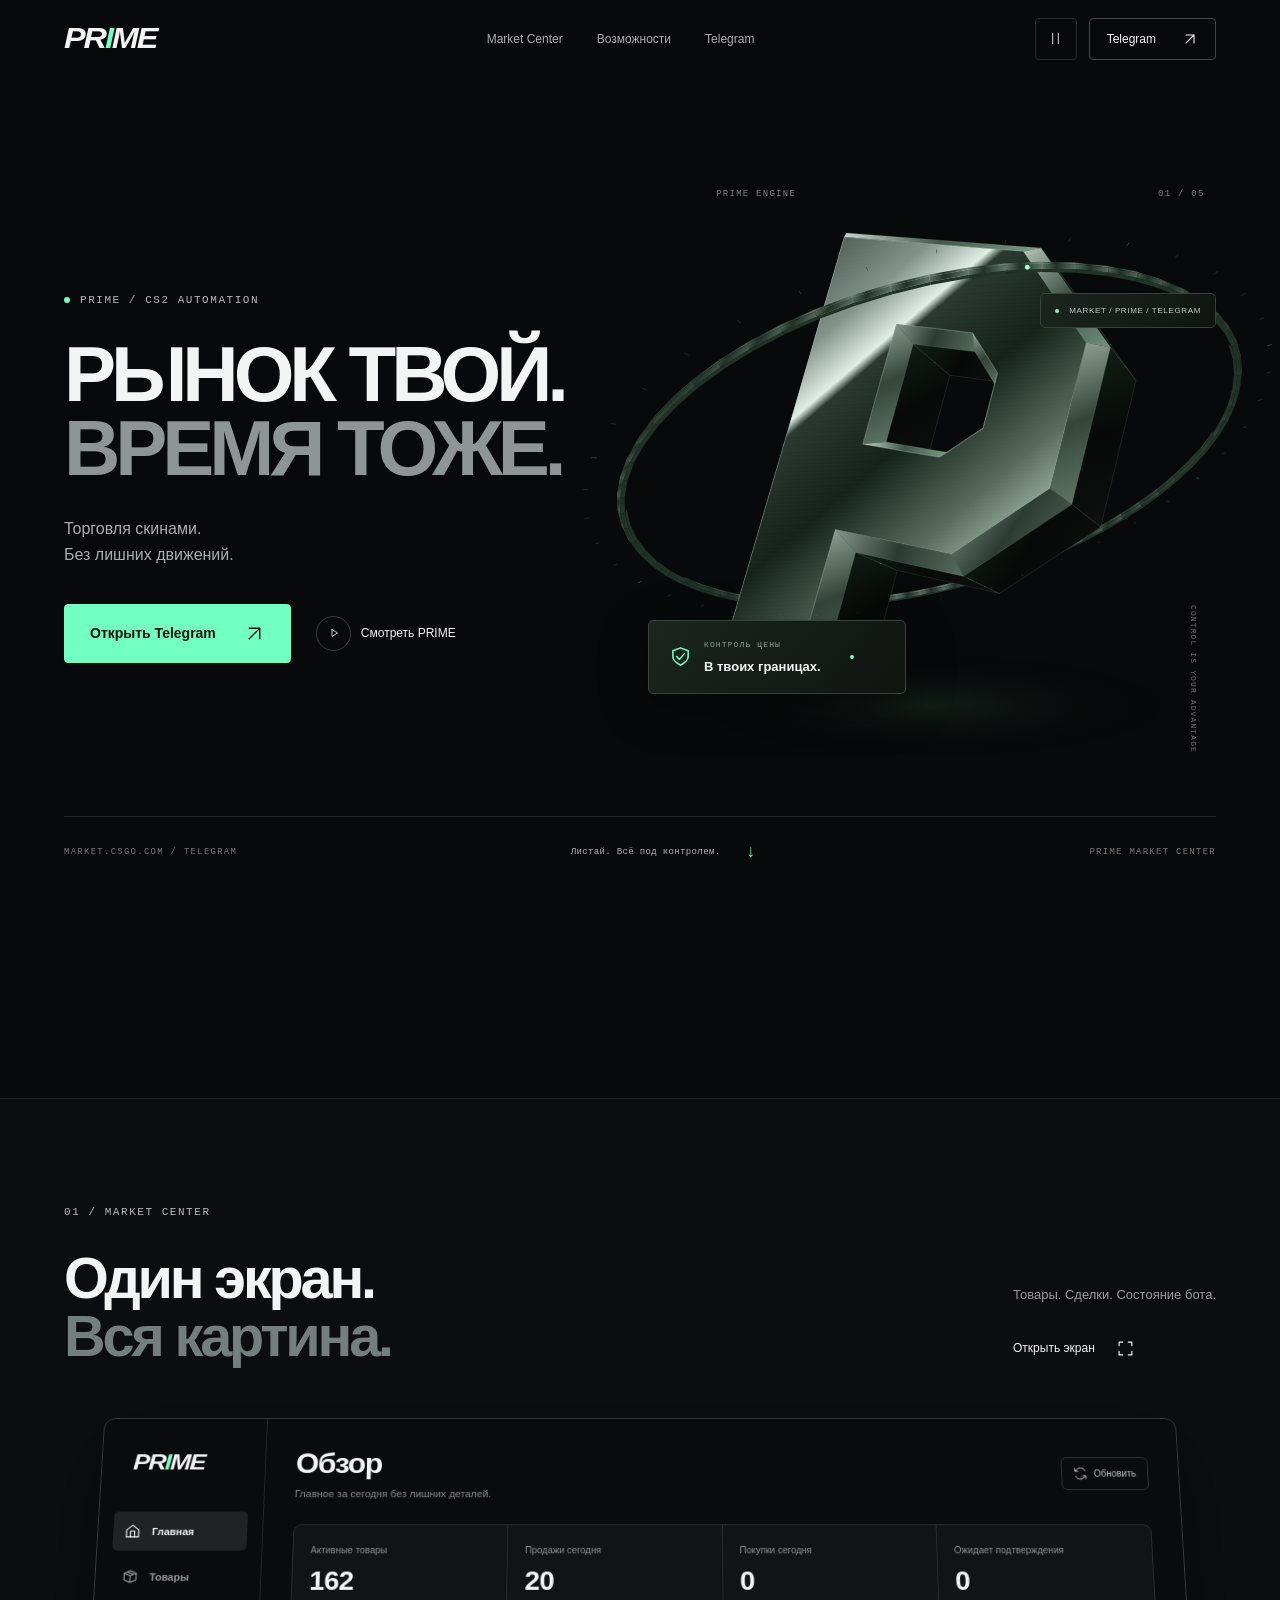
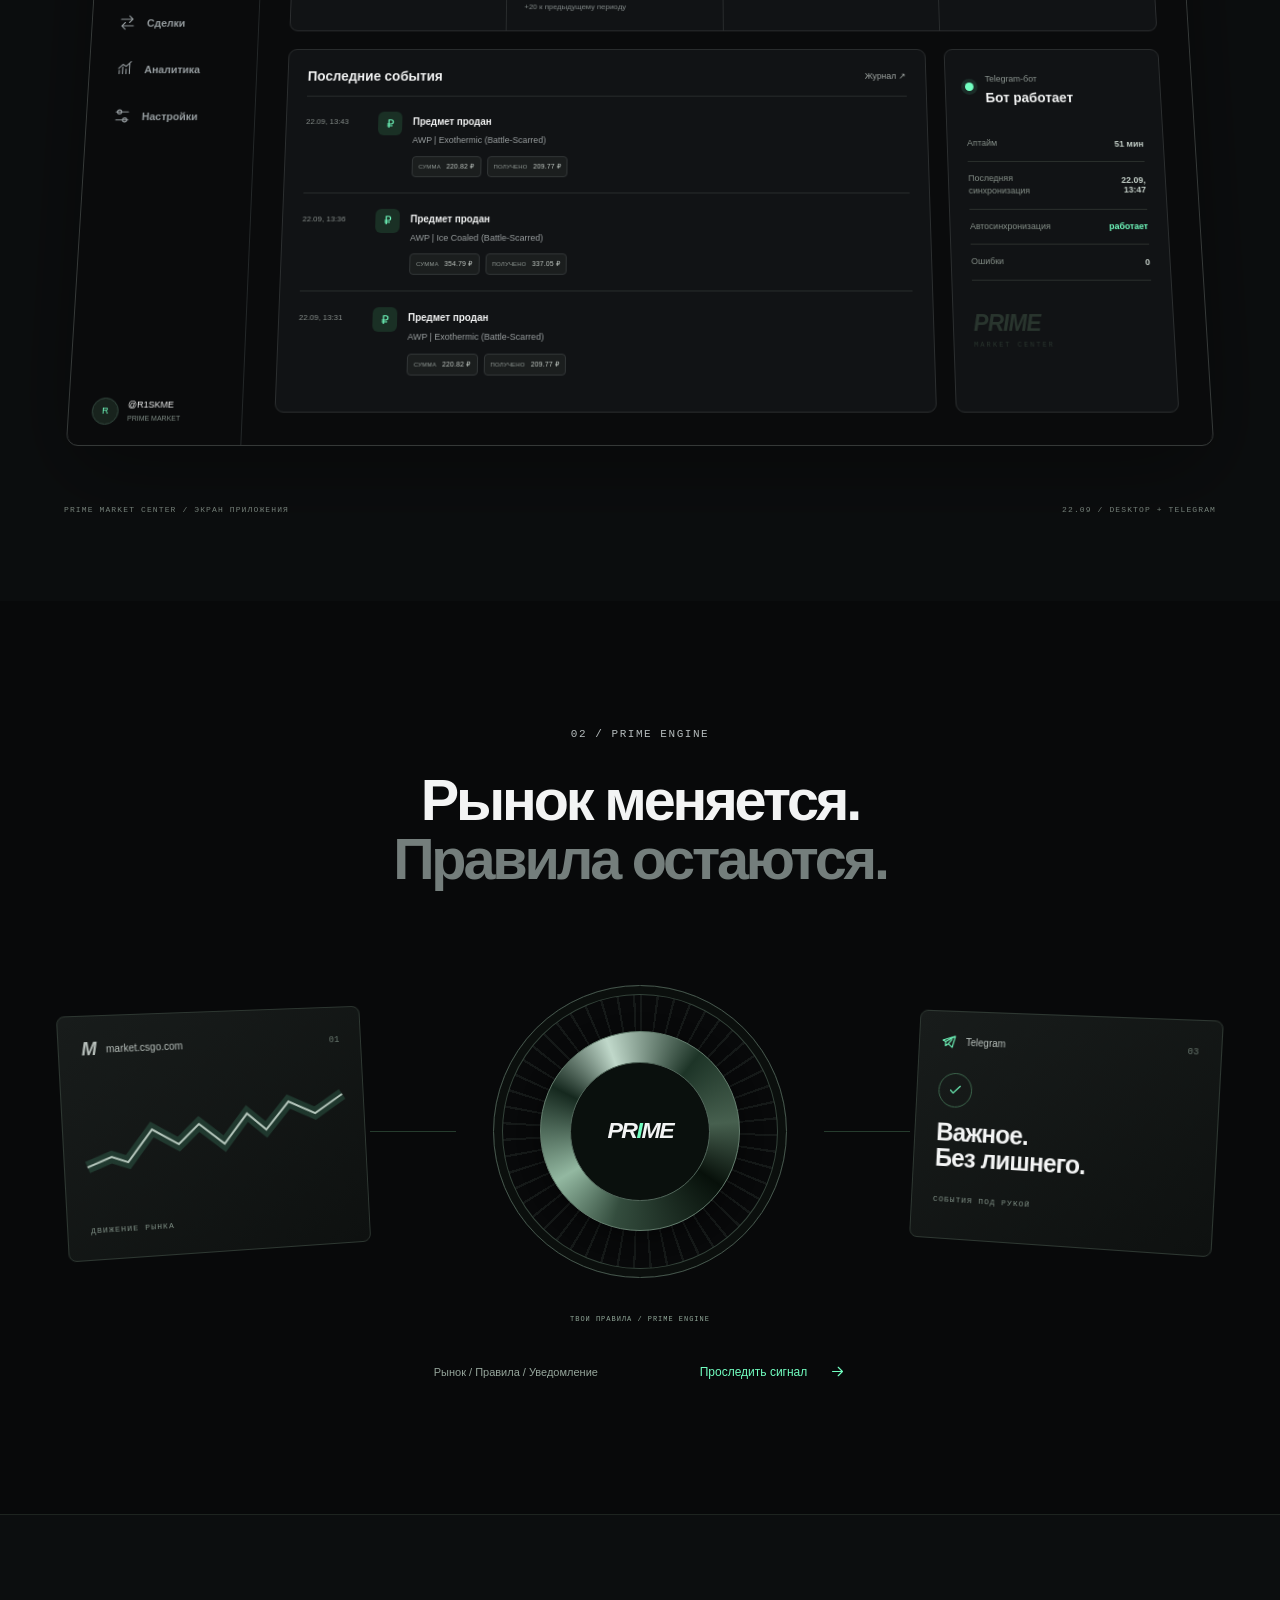
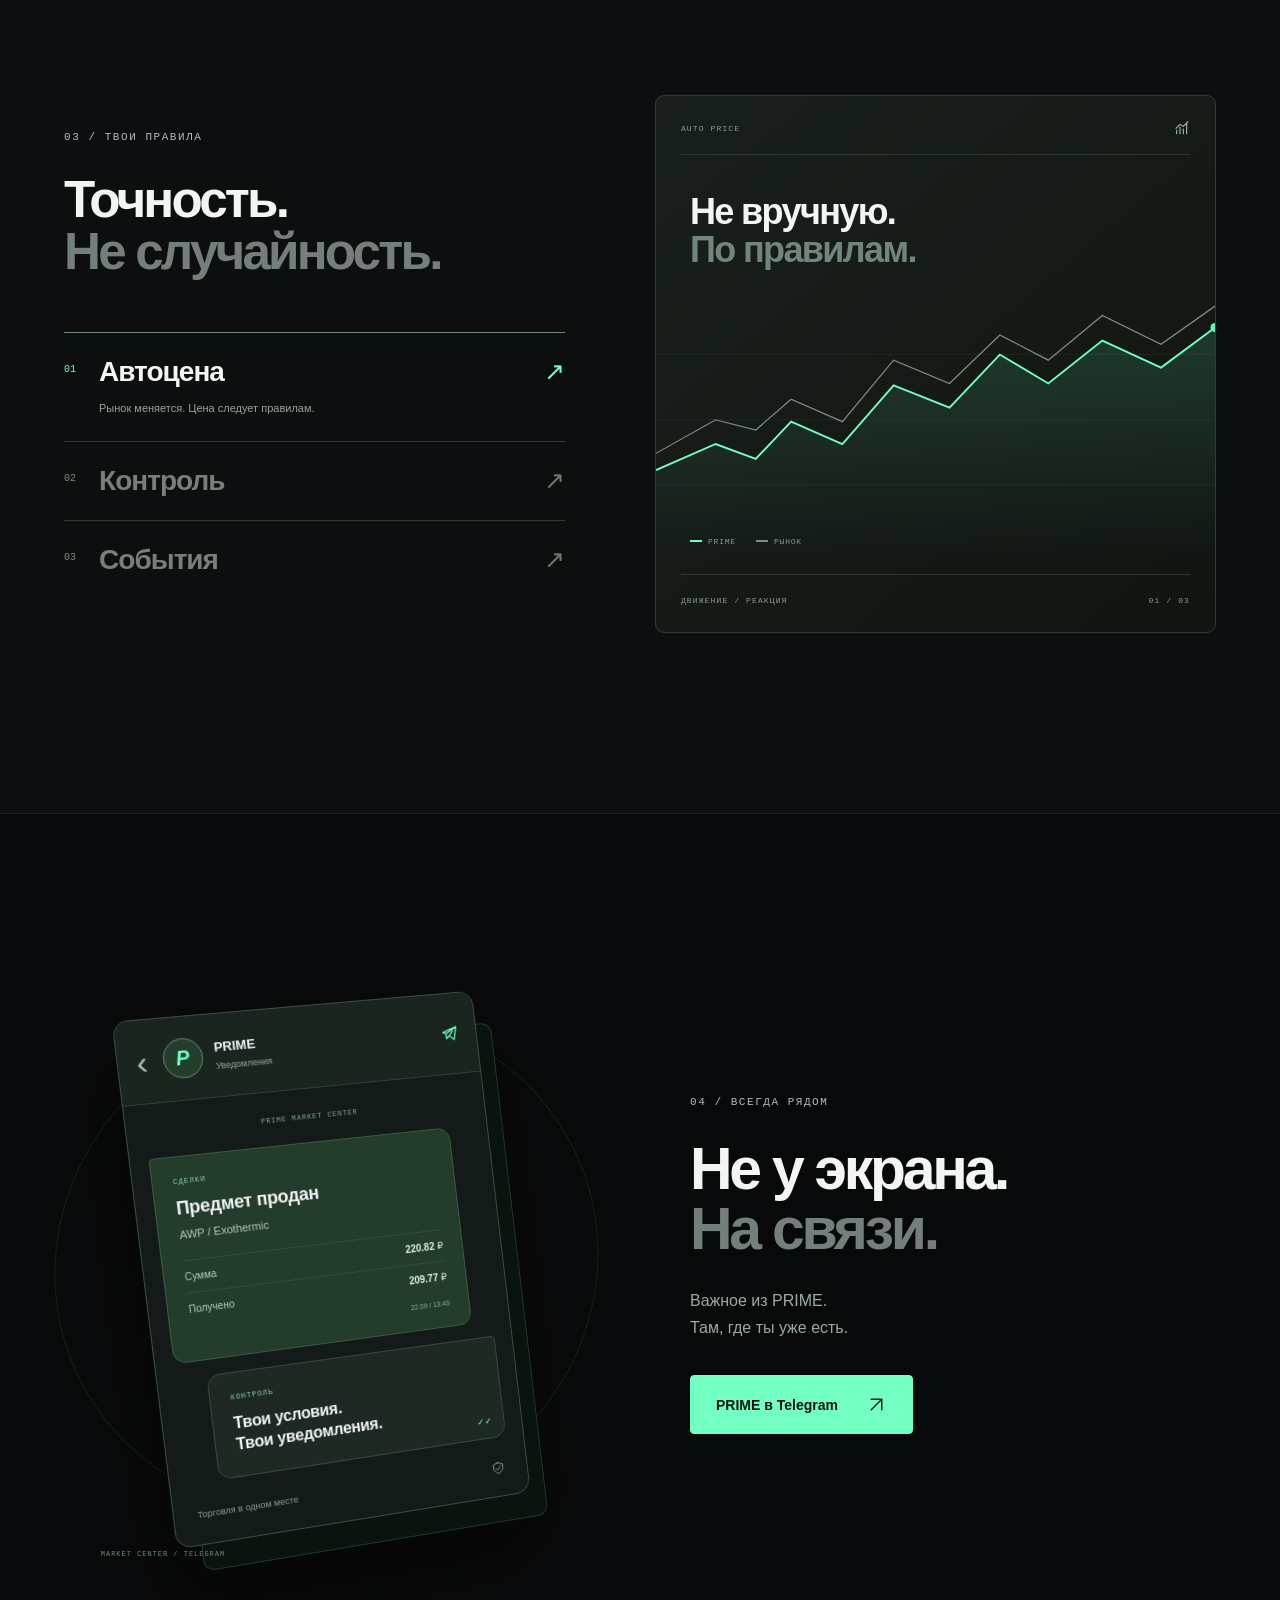
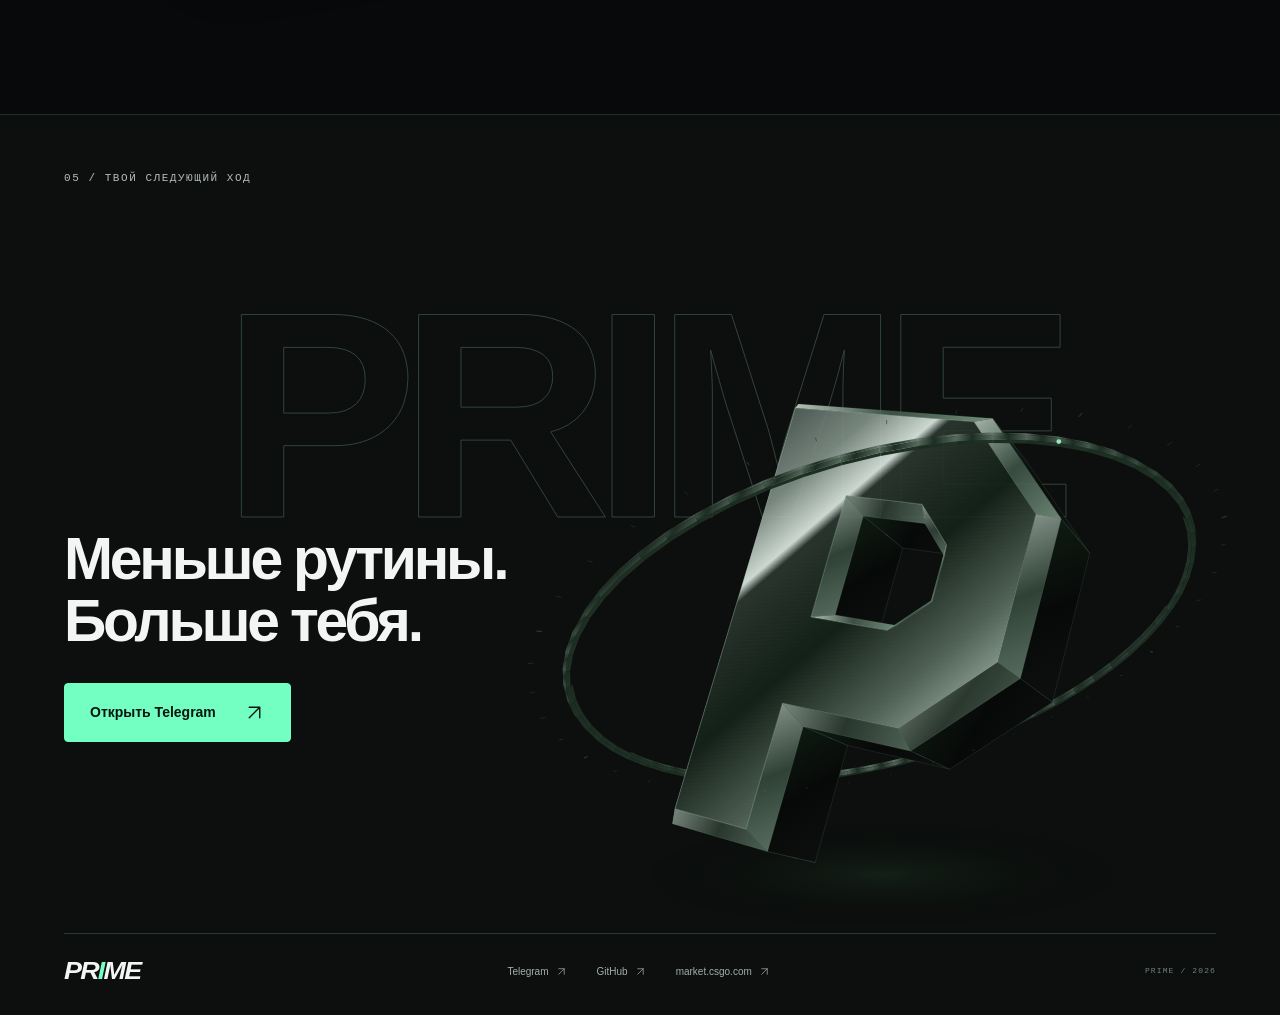
==== commit 96944d70: "PRIME: cinematic five-scene landing with 3D and accessible motion" ====
--- a/index.html
+++ b/index.html
@@ -1,20 +1,21 @@
 <!doctype html>
 <html lang="ru">
 <head>
-  <meta charset="utf-8">
-  <meta name="viewport" content="width=device-width, initial-scale=1">
-  <meta name="theme-color" content="#080a09">
-  <meta name="color-scheme" content="dark">
-  <title>PRIME — Твои скины. Твои правила.</title>
-  <meta name="description" content="PRIME Market Center. Автоматизация торговли скинами CS2: товары, сделки, автоцены и Telegram в одной системе.">
-  <meta property="og:title" content="PRIME — Твои скины. Твои правила.">
-  <meta property="og:description" content="Меньше рутины. Больше контроля. PRIME Market Center для торговли скинами CS2.">
-  <meta property="og:type" content="website">
-  <meta property="og:locale" content="ru_RU">
-  <meta name="twitter:card" content="summary">
-  <link rel="icon" type="image/svg+xml" href="./favicon.svg">
-  <link rel="stylesheet" href="./style.css">
-  <script src="./app.js" defer></script>
+<meta charset="utf-8">
+<meta name="viewport" content="width=device-width, initial-scale=1">
+<meta name="theme-color" content="#08090a">
+<meta name="color-scheme" content="dark">
+<title>PRIME / Рынок твой. Время тоже.</title>
+<meta name="description" content="PRIME Market Center. Автоцены, контроль торговли скинами CS2 и уведомления в Telegram. Рынок твой. Время тоже.">
+<meta property="og:type" content="website">
+<meta property="og:locale" content="ru_RU">
+<meta property="og:title" content="PRIME / Рынок твой. Время тоже.">
+<meta property="og:description" content="Торговля скинами. Без лишних движений.">
+<meta name="twitter:card" content="summary">
+<link rel="icon" type="image/svg+xml" href="./assets/favicon.svg">
+<link rel="stylesheet" href="./style.css">
+<script src="./assets/prime-scene.js" defer></script>
+<script src="./script.js" defer></script>
 </head>
 <body>
 <svg class="symbols" xmlns="http://www.w3.org/2000/svg" aria-hidden="true">
@@ -35,59 +36,50 @@
   <symbol id="play" viewBox="0 0 24 24"><path d="m8 5 11 7-11 7V5Z"/></symbol>
   <symbol id="close" viewBox="0 0 24 24"><path d="m6 6 12 12M6 18 18 6"/></symbol>
 </svg>
-<a class="skip" href="#main">К содержимому</a>
+<a href="#main" class="skip">К содержимому</a>
 <header class="header">
-  <div class="container nav-wrap">
-    <a class="wordmark" href="#top" aria-label="PRIME, на главную">PR<span class="logo-slash">I</span>ME<span class="wordmark-dot"></span></a>
-    <nav id="navigation" class="navigation" aria-label="Основная навигация">
-      <a href="#interface">Интерфейс</a><a href="#features">Возможности</a><a href="#start">Как начать</a>
-    </nav>
-    <div class="nav-actions">
-      <button class="icon-button motion-button" type="button" aria-label="Остановить анимацию" aria-pressed="false" title="Остановить анимацию"><svg class="icon"><use href="#pause"/></svg></button>
-      <a class="button button-small button-outline header-link" href="https://t.me/primebot_news" target="_blank" rel="noopener noreferrer">Telegram <svg class="icon" aria-hidden="true"><use href="#diagonal"/></svg><span class="sr-only">, в новой вкладке</span></a>
-      <button class="menu-button icon-button" type="button" aria-controls="navigation" aria-expanded="false" aria-label="Открыть меню"><span></span><span></span></button>
+  <div class="header-inner">
+    <a href="#top" class="brand" aria-label="PRIME, в начало"><span class="brand-type" aria-hidden="true">PR<span>I</span>ME</span></a>
+    <nav id="navigation" class="navigation" aria-label="Навигация"><a href="#center">Market Center</a><a href="#control">Возможности</a><a href="#telegram-section">Telegram</a></nav>
+    <div class="header-actions">
+      <button type="button" class="motion-button icon-button" aria-label="Остановить анимацию" aria-pressed="false" hidden><svg class="icon" aria-hidden="true"><use href="#pause"/></svg></button>
+      <a class="header-cta" href="https://t.me/primebot_news" target="_blank" rel="noopener noreferrer">Telegram <svg class="icon" aria-hidden="true"><use href="#diagonal"/></svg><span class="sr-only">, в новой вкладке</span></a>
+      <button type="button" class="menu-button icon-button" aria-controls="navigation" aria-expanded="false" aria-label="Открыть меню" hidden><span></span><span></span></button>
     </div>
   </div>
 </header>
 <main id="main">
-  <section class="hero container" id="top" aria-labelledby="hero-title">
-    <div class="hero-copy">
-      <div class="eyebrow"><span class="status-dot"></span> CS2 TRADING AUTOMATION</div>
-      <h1 id="hero-title">Твои скины.<br><span>Твои правила.</span></h1>
-      <p class="hero-description">Меньше рутины.<br>Больше контроля над рынком.</p>
-      <div class="hero-actions">
-        <a class="button button-primary" href="https://t.me/primebot_news" target="_blank" rel="noopener noreferrer">Открыть Telegram <svg class="icon" aria-hidden="true"><use href="#diagonal"/></svg><span class="sr-only">, в новой вкладке</span></a>
-        <a class="text-link" href="#interface">Посмотреть интерфейс <svg class="icon" aria-hidden="true"><use href="#arrow"/></svg></a>
-      </div>
-      <div class="hero-platform"><span class="platform-mark">M</span><span>market.csgo.com</span><i></i><svg class="icon" aria-hidden="true"><use href="#telegram"/></svg><span>Telegram</span></div>
-    </div>
-    <div class="hero-art" role="img" aria-label="Объёмный хромированный знак PRIME с зелёной орбитой">
-      <div class="art-grid" aria-hidden="true"></div>
-      <div class="art-aura" aria-hidden="true"></div>
-      <span class="art-coordinate" aria-hidden="true">PRIME ENGINE / 01</span>
-      <div class="art-fallback" aria-hidden="true">P</div>
-      <canvas id="prime-scene" aria-hidden="true"></canvas>
-      <div class="orbit-label orbit-label-top" aria-hidden="true"><span class="status-dot"></span> В рамках твоих правил</div>
-      <div class="orbit-label orbit-label-bottom" aria-hidden="true"><span class="mini-shield"><svg class="icon"><use href="#shield"/></svg></span><div><span class="micro">ТВОЯ СТРАТЕГИЯ</span><strong>Под контролем.</strong></div><svg class="icon check-icon"><use href="#check"/></svg></div>
-      <span class="art-caption" aria-hidden="true"><i></i> AUTOMATION. WITHOUT THE NOISE.</span>
-    </div>
-    <div class="hero-bottom"><span>PRIME MARKET CENTER</span><a href="#interface">Листай дальше <span aria-hidden="true">↓</span></a><span>СОЗДАН ДЛЯ ТВОИХ ПРАВИЛ</span></div>
-  </section>
+<section id="top" class="hero" aria-labelledby="hero-title">
+ <div class="hero-frame">
+  <div class="hero-grid wrap">
+   <div class="hero-copy">
+    <p class="eyebrow"><span class="status-dot"></span> PRIME / CS2 AUTOMATION</p>
+    <h1 id="hero-title">Рынок твой.<br><span>Время тоже.</span></h1>
+    <p class="hero-description">Торговля скинами. <br>Без лишних движений.</p>
+    <div class="hero-actions"><a class="button primary" href="https://t.me/primebot_news" target="_blank" rel="noopener noreferrer">Открыть Telegram <svg class="icon" aria-hidden="true"><use href="#diagonal"/></svg><span class="sr-only">, в новой вкладке</span></a><a class="watch-link" href="#center"><span class="watch-icon"><svg class="icon" aria-hidden="true"><use href="#play"/></svg></span>Смотреть PRIME</a></div>
+   </div>
+   <div class="hero-visual">
+    <div class="scene-caption"><span>PRIME ENGINE</span><span>01 / 05</span></div>
+    <div class="object-scene hero-scene" data-scene="hero" aria-hidden="true"><img class="scene-fallback" src="./assets/prime-mark.svg" alt="" width="600" height="600"><canvas></canvas></div>
+    <div class="floating-note price-note"><svg class="icon" aria-hidden="true"><use href="#shield"/></svg><div><span class="micro">КОНТРОЛЬ ЦЕНЫ</span><strong>В твоих границах.</strong></div><span class="status-dot"></span></div>
+    <div class="floating-note sync-note"><span class="status-dot"></span><span>MARKET / PRIME / TELEGRAM</span></div>
+    <div class="object-signature">CONTROL IS YOUR ADVANTAGE</div>
+   </div>
+  </div>
+  <div class="hero-bottom wrap"><span>market.csgo.com / Telegram</span><a href="#center">Листай. Всё под контролем. <span aria-hidden="true">↓</span></a><span>PRIME MARKET CENTER</span></div>
+ </div>
+</section>
 
-  <section class="product-section container section" id="interface" aria-labelledby="interface-title">
-    <div class="section-heading reveal">
-      <div><p class="eyebrow section-kicker">01 / MARKET CENTER</p><h2 id="interface-title">Вся картина.<br><span>На одном экране.</span></h2></div>
-      <div class="heading-side"><p>Товары. Сделки. Состояние бота.<br>Без десятка открытых вкладок.</p><button class="text-link expand-button" type="button" hidden>Развернуть интерфейс <svg class="icon" aria-hidden="true"><use href="#expand"/></svg></button></div>
-    </div>
-    <div class="product-stage reveal">
-      <div class="window-glow" aria-hidden="true"></div>
-      <div class="app-window" id="app-window" role="img" aria-label="Интерфейс PRIME Market Center: 162 активных товара, 20 продаж, последние события и состояние Telegram-бота">
-        <div class="window-bar"><span class="window-dots"><i></i><i></i><i></i></span><span>PRIME Market Center</span><span class="window-title-right">WORKSPACE <span class="tiny-dot"></span></span></div>
+<section id="center" class="showcase section" aria-labelledby="center-title">
+ <div class="wrap">
+  <div class="section-head reveal"><div><p class="eyebrow">01 / MARKET CENTER</p><h2 id="center-title">Один экран.<br><span>Вся картина.</span></h2></div><div class="head-aside"><p>Товары. Сделки. Состояние бота.</p><button class="text-button expand-button" type="button" hidden>Открыть экран <svg class="icon" aria-hidden="true"><use href="#expand"/></svg></button></div></div>
+  <div class="product-stage">      <div class="app-window" id="app-window" role="img" aria-label="Экран PRIME Market Center, 22 сентября: 162 активных товара, 20 продаж, последние события и состояние Telegram-бота">
+        
         <div class="workspace">
           <aside class="app-sidebar" aria-hidden="true">
             <span class="wordmark app-wordmark">PR<span class="logo-slash">I</span>ME</span>
             <div class="app-nav"><span class="selected"><svg class="icon"><use href="#home"/></svg>Главная</span><span><svg class="icon"><use href="#box"/></svg>Товары</span><span><svg class="icon"><use href="#swap"/></svg>Сделки</span><span><svg class="icon"><use href="#chart"/></svg>Аналитика</span><span><svg class="icon"><use href="#settings"/></svg>Настройки</span></div>
-            <div class="app-profile"><span class="avatar">R</span><span>@R1SKME<small>Мой аккаунт</small></span><span class="profile-more">···</span></div>
+            <div class="app-profile"><span class="avatar">R</span><span>@R1SKME<small>PRIME MARKET</small></span><span class="profile-more">···</span></div>
           </aside>
           <div class="app-main">
             <div class="app-heading"><div><h3>Обзор</h3><p>Главное за сегодня без лишних деталей.</p></div><span class="app-refresh" aria-hidden="true"><svg class="icon"><use href="#refresh"/></svg><span>Обновить</span></span></div>
@@ -98,31 +90,72 @@
                 <div class="event"><time>22.09, 13:36</time><span class="event-icon">₽</span><div class="event-data"><strong>Предмет продан</strong><p>AWP | Ice Coaled <span>(Battle-Scarred)</span></p><div class="event-tags"><span>СУММА <b>354.79 ₽</b></span><span>ПОЛУЧЕНО <b>337.05 ₽</b></span><span class="event-state"><i></i> создано</span></div></div></div>
                 <div class="event"><time>22.09, 13:31</time><span class="event-icon">₽</span><div class="event-data"><strong>Предмет продан</strong><p>AWP | Exothermic <span>(Battle-Scarred)</span></p><div class="event-tags"><span>СУММА <b>220.82 ₽</b></span><span>ПОЛУЧЕНО <b>209.77 ₽</b></span><span class="event-state"><i></i> создано</span></div></div></div>
               </div>
-              <div class="bot-panel"><div class="bot-heading"><span class="bot-beacon"></span><div><span>Telegram-бот</span><strong>Бот работает</strong></div></div><dl><div><dt>Аптайм</dt><dd>51 мин</dd></div><div><dt>Последняя синхронизация</dt><dd>22.09,<br>13:47</dd></div><div><dt>Автосинхронизация</dt><dd class="mint">работает</dd></div><div><dt>Ошибки</dt><dd>0</dd></div></dl><div class="signal-bars" aria-hidden="true"><i></i><i></i><i></i><i></i><i></i><i></i><i></i><i></i><i></i><i></i><i></i><i></i><i></i><i></i><i></i><i></i><i></i><i></i><i></i><i></i><i></i><i></i><i></i><i></i></div><p class="signal-caption">СИСТЕМА ПОД КОНТРОЛЕМ</p></div>
+              <div class="bot-panel"><div class="bot-heading"><span class="bot-beacon"></span><div><span>Telegram-бот</span><strong>Бот работает</strong></div></div><dl><div><dt>Аптайм</dt><dd>51 мин</dd></div><div><dt>Последняя синхронизация</dt><dd>22.09,<br>13:47</dd></div><div><dt>Автосинхронизация</dt><dd class="mint">работает</dd></div><div><dt>Ошибки</dt><dd>0</dd></div></dl><div class="bot-signature" aria-hidden="true">PRIME<span>MARKET CENTER</span></div></div>
             </div>
           </div>
         </div>
-      </div>
-    </div>
-    <div class="product-caption"><span><span class="status-dot"></span> Твой центр управления торговлей</span><span>DESKTOP + TELEGRAM <svg class="icon" aria-hidden="true"><use href="#diagonal"/></svg></span></div>
-  </section>
+      </div></div>
+  <div class="product-caption"><span>PRIME MARKET CENTER / ЭКРАН ПРИЛОЖЕНИЯ</span><span>22.09 / DESKTOP + TELEGRAM</span></div>
+ </div>
+</section>
 
-  <section class="features-section container section" id="features" aria-labelledby="features-title">
-    <div class="section-heading reveal"><div><p class="eyebrow section-kicker">02 / МЕНЬШЕ РУТИНЫ</p><h2 id="features-title">Не следи за каждой ценой.<br><span>Задавай направление.</span></h2></div></div>
-    <div class="feature-grid">
-      <article class="feature-card price-card reveal"><div class="card-top"><span class="card-number">01</span><svg class="icon" aria-hidden="true"><use href="#chart"/></svg></div><h3>Рынок меняется.<br>Правила остаются.</h3><p>Автоцена в заданных тобой границах.</p><div class="price-visual" aria-hidden="true"><div class="chart-label"><span class="status-dot"></span> АВТОЦЕНА <span>↗</span></div><svg class="price-chart" viewBox="0 0 600 170" preserveAspectRatio="none"><defs><linearGradient id="area" x1="0" y1="0" x2="0" y2="1"><stop stop-color="#65f2b3" stop-opacity=".18"/><stop offset="1" stop-color="#65f2b3" stop-opacity="0"/></linearGradient></defs><path class="grid-path" d="M0 20H600M0 65H600M0 110H600M0 155H600"/><path class="chart-area" d="M0 118 40 111 80 120 120 76 160 84 200 68 240 85 280 49 320 63 360 25 400 42 440 32 480 52 520 22 560 30 600 12V170H0Z"/><path class="competitor-path" d="M0 111 40 100 80 118 120 70 160 63 200 61 240 73 280 40 320 54 360 104 400 128 440 70 480 28 520 45 560 20 600 33"/><path class="main-path" d="M0 118 40 111 80 120 120 76 160 84 200 68 240 85 280 49 320 63 360 25 400 42 440 32 480 52 520 22 560 30 600 12"/><path class="limit-path" d="M0 142H600"/></svg><div class="chart-bottom"><span>РЫНОК</span><span><i></i> ТВОЙ МИНИМУМ</span></div></div></article>
-      <article class="feature-card protection-card reveal"><div class="card-top"><span class="card-number">02</span><svg class="icon" aria-hidden="true"><use href="#shield"/></svg></div><h3>Твой нижний предел.<br>Не чужой демпинг.</h3><p>Контроль важнее импульса.</p><div class="shield-visual" aria-hidden="true"><div class="shield-orbit orbit-one"></div><div class="shield-orbit orbit-two"></div><div class="shield-solid"><svg><use href="#shield"/></svg></div><span class="shield-tag"><svg class="icon"><use href="#check"/></svg> Лимит установлен</span></div></article>
-      <article class="feature-card telegram-card reveal"><div class="card-top"><span class="card-number">03</span><svg class="icon" aria-hidden="true"><use href="#telegram"/></svg></div><div class="telegram-copy"><h3>Важное приходит.<br>Ты не проверяешь.</h3><p>События торговли прямо в Telegram.</p></div><div class="notification-stack" aria-hidden="true"><div class="notification notification-back"><span class="notification-logo"><svg class="icon"><use href="#telegram"/></svg></span><div><strong>PRIME</strong><p>Всё под контролем.</p></div><span class="notification-check">✓✓</span></div><div class="notification notification-front"><span class="notification-logo">P</span><div><strong>PRIME <span>Продажа</span></strong><p>AWP | Exothermic</p><span class="notification-price">Получено <b>209.77 ₽</b></span></div><span class="notification-check">✓✓</span></div></div></article>
-    </div>
-  </section>
+<section id="engine" class="engine section" aria-labelledby="engine-title">
+ <div class="wrap">
+  <div class="engine-heading reveal"><p class="eyebrow">02 / PRIME ENGINE</p><h2 id="engine-title">Рынок меняется.<br><span>Правила остаются.</span></h2></div>
+  <div class="engine-stage">
+   <div class="engine-node market-node"><div class="node-header"><span class="market-logo">M</span><span>market.csgo.com</span><span class="node-index">01</span></div><div class="market-spark" aria-hidden="true"><svg viewBox="0 0 260 100"><path class="spark-shadow" d="M0 72 24 63 40 69 65 38 91 54 112 35 137 56 161 27 180 44 204 17 231 30 260 12"/><path class="spark-line" d="M0 72 24 63 40 69 65 38 91 54 112 35 137 56 161 27 180 44 204 17 231 30 260 12"/></svg></div><span class="micro">ДВИЖЕНИЕ РЫНКА</span></div>
+   <div class="signal-track track-left" aria-hidden="true"><i></i></div>
+   <div class="engine-core"><div class="core-ring"></div><div class="core-ring ring-inner"></div><div class="core-center"><span class="brand-type" aria-hidden="true">PR<span>I</span>ME</span></div><span class="core-label micro">ТВОИ ПРАВИЛА / PRIME ENGINE</span></div>
+   <div class="signal-track track-right" aria-hidden="true"><i></i></div>
+   <div class="engine-node output-node"><div class="node-header"><svg class="icon mint" aria-hidden="true"><use href="#telegram"/></svg><span>Telegram</span><span class="node-index">03</span></div><span class="node-check"><svg class="icon" aria-hidden="true"><use href="#check"/></svg></span><strong>Важное.<br>Без лишнего.</strong><span class="micro">СОБЫТИЯ ПОД РУКОЙ</span></div>
+  </div>
+  <div class="engine-bottom"><p id="signal-status" aria-live="polite">Рынок / Правила / Уведомление</p><button type="button" class="text-button signal-button" hidden>Проследить сигнал <svg class="icon" aria-hidden="true"><use href="#arrow"/></svg></button></div>
+ </div>
+</section>
 
-  <section class="start-section container section" id="start" aria-labelledby="start-title">
-    <div class="section-heading reveal"><div><p class="eyebrow section-kicker">03 / ТВОЙ СЛЕДУЮЩИЙ ШАГ</p><h2 id="start-title">Настрой один раз.<br><span>Занимайся своим.</span></h2></div></div>
-    <div class="steps reveal"><article><span class="step-icon"><svg class="icon" aria-hidden="true"><use href="#key"/></svg></span><div><span class="micro">01 / ПОДКЛЮЧЕНИЕ</span><h3>Подключи площадку.</h3></div><svg class="icon step-arrow" aria-hidden="true"><use href="#arrow"/></svg></article><article><span class="step-icon"><svg class="icon" aria-hidden="true"><use href="#settings"/></svg></span><div><span class="micro">02 / УПРАВЛЕНИЕ</span><h3>Задай свои правила.</h3></div><svg class="icon step-arrow" aria-hidden="true"><use href="#arrow"/></svg></article><article><span class="step-icon"><svg class="icon" aria-hidden="true"><use href="#chart"/></svg></span><div><span class="micro">03 / КОНТРОЛЬ</span><h3>Следи за результатом.</h3></div></article></div>
-    <div class="final-cta reveal"><div class="cta-orbit" aria-hidden="true"></div><span class="eyebrow">ТВОЙ РЫНОК. ТВОЙ РИТМ.</span><h2>Играй.<br><span>Остальное — PRIME.</span></h2><a class="button button-primary" href="https://t.me/primebot_news" target="_blank" rel="noopener noreferrer">PRIME в Telegram <svg class="icon" aria-hidden="true"><use href="#diagonal"/></svg><span class="sr-only">, в новой вкладке</span></a><span class="cta-watermark" aria-hidden="true">PRIME</span></div>
-  </section>
+<section id="control" class="control section" aria-labelledby="control-title">
+ <div class="wrap control-grid">
+  <div class="control-copy reveal"><p class="eyebrow">03 / ТВОИ ПРАВИЛА</p><h2 id="control-title">Точность.<br><span>Не случайность.</span></h2>
+   <div class="feature-tabs" role="tablist" aria-label="Возможности PRIME" aria-orientation="vertical">
+    <button type="button" id="tab-price" class="feature-tab active" role="tab" aria-selected="true" aria-controls="panel-price" tabindex="0"><span class="tab-number">01</span><span>Автоцена<small>Рынок меняется. Цена следует правилам.</small></span><span class="tab-arrow" aria-hidden="true">↗</span></button>
+    <button type="button" id="tab-limits" class="feature-tab" role="tab" aria-selected="false" aria-controls="panel-limits" tabindex="-1"><span class="tab-number">02</span><span>Контроль<small>Нижняя граница задаётся тобой.</small></span><span class="tab-arrow" aria-hidden="true">↗</span></button>
+    <button type="button" id="tab-events" class="feature-tab" role="tab" aria-selected="false" aria-controls="panel-events" tabindex="-1"><span class="tab-number">03</span><span>События<small>Нужные уведомления в Telegram.</small></span><span class="tab-arrow" aria-hidden="true">↗</span></button>
+   </div>
+  </div>
+  <div class="feature-stage">
+   <div id="panel-price" class="feature-panel price-panel active" role="tabpanel" aria-labelledby="tab-price" tabindex="0">
+    <div class="panel-kicker"><span>AUTO PRICE</span><svg class="icon" aria-hidden="true"><use href="#chart"/></svg></div>
+    <div class="price-visual"><span class="visual-title">Не вручную.<br><em>По правилам.</em></span>
+     <svg class="feature-chart" viewBox="0 0 600 280" role="img" aria-label="Схема: линия цены PRIME следует движению рынка в заданных границах"><defs><linearGradient id="area" x1="0" y1="0" x2="0" y2="1"><stop stop-color="#60f5b2" stop-opacity=".15"/><stop offset="1" stop-color="#60f5b2" stop-opacity="0"/></linearGradient></defs><path class="chart-grid" d="M0 65H600M0 135H600M0 205H600"/><path fill="url(#area)" d="M0 189 64 161 107 177 145 137 200 161 255 98 315 122 369 65 421 96 479 50 542 79 600 36V280H0Z"/><path class="chart-market" d="M0 171 64 135 107 146 145 113 200 137 255 71 315 96 369 44 421 71 479 23 542 54 600 13"/><path class="chart-prime" d="M0 189 64 161 107 177 145 137 200 161 255 98 315 122 369 65 421 96 479 50 542 79 600 36"/><circle cx="600" cy="36" r="5" fill="#60f5b2"/></svg>
+     <div class="chart-legend"><span><i></i> PRIME</span><span><i></i> РЫНОК</span></div>
+    </div><div class="panel-foot"><span>ДВИЖЕНИЕ / РЕАКЦИЯ</span><span>01 / 03</span></div>
+   </div>
+   <div id="panel-limits" class="feature-panel limits-panel" role="tabpanel" aria-labelledby="tab-limits" tabindex="0">
+    <div class="panel-kicker"><span>PRICE CONTROL</span><svg class="icon" aria-hidden="true"><use href="#shield"/></svg></div><div class="shield-visual"><div class="shield-orbit"></div><svg class="large-shield" viewBox="0 0 160 190" aria-hidden="true"><defs><linearGradient id="shield-metal" x1="0" y1="0" x2="1" y2="1"><stop stop-color="#d5e4df"/><stop offset=".38" stop-color="#7a8584"/><stop offset=".4" stop-color="#1e2a26"/><stop offset=".82" stop-color="#384c42"/><stop offset="1" stop-color="#88c9a5"/></linearGradient></defs><path d="M80 8 149 34V91C149 132 116 162 80 182 44 162 11 132 11 91V34Z" fill="url(#shield-metal)" stroke="#99bbae" stroke-width="1"/><path d="M80 25 133 45V91C133 122 108 148 80 165 52 148 27 122 27 91V45Z" fill="#111c17" stroke="#52695c"/><path d="m52 90 19 20 39-43" fill="none" stroke="#72ffc1" stroke-width="6" stroke-linecap="round" stroke-linejoin="round"/></svg><div class="limit-line"><span>ТВОЙ МИНИМУМ</span></div></div><p class="limit-copy">Чужой демпинг.<br><span>Не твои правила.</span></p><div class="panel-foot"><span>ГРАНИЦА / КОНТРОЛЬ</span><span>02 / 03</span></div>
+   </div>
+   <div id="panel-events" class="feature-panel events-feature" role="tabpanel" aria-labelledby="tab-events" tabindex="0">
+    <div class="panel-kicker"><span>TELEGRAM EVENTS</span><svg class="icon" aria-hidden="true"><use href="#telegram"/></svg></div><div class="feature-notifications"><div class="notification offset"><span class="notification-icon"><svg class="icon" aria-hidden="true"><use href="#refresh"/></svg></span><div><span class="micro">PRIME / АВТОЦЕНА</span><strong>В заданных границах.</strong></div></div><div class="notification"><span class="notification-icon"><svg class="icon" aria-hidden="true"><use href="#check"/></svg></span><div><span class="micro">PRIME / СОБЫТИЕ</span><strong>Предмет продан</strong><p>AWP / Exothermic</p></div></div></div><p class="event-feature-copy">Только то,<br><span>что важно тебе.</span></p><div class="panel-foot"><span>СОБЫТИЕ / УВЕДОМЛЕНИЕ</span><span>03 / 03</span></div>
+   </div>
+  </div>
+ </div>
+</section>
+
+<section id="telegram-section" class="telegram-section section" aria-labelledby="telegram-title">
+ <div class="wrap telegram-grid">
+  <div class="telegram-visual reveal"><div class="telegram-halo" aria-hidden="true"></div><div class="messenger"><div class="messenger-top"><span class="telegram-back" aria-hidden="true">‹</span><span class="messenger-avatar">P</span><div><strong>PRIME</strong><span>Уведомления</span></div><svg class="icon" aria-hidden="true"><use href="#telegram"/></svg></div><div class="messenger-content"><span class="message-date">PRIME MARKET CENTER</span><div class="message message-one"><span class="message-type">СДЕЛКИ</span><strong>Предмет продан</strong><p>AWP / Exothermic</p><div class="message-detail"><span>Сумма</span><b>220.82 ₽</b></div><div class="message-detail"><span>Получено</span><b>209.77 ₽</b></div><span class="message-time">22.09 / 13:43</span></div><div class="message message-two"><span class="message-type">КОНТРОЛЬ</span><strong>Твои условия.<br>Твои уведомления.</strong><span class="message-check" aria-hidden="true">✓✓</span></div><div class="messenger-toolbar"><span>Торговля в одном месте</span><svg class="icon" aria-hidden="true"><use href="#shield"/></svg></div></div></div><span class="telegram-caption micro">MARKET CENTER / TELEGRAM</span></div>
+  <div class="telegram-copy reveal"><p class="eyebrow">04 / ВСЕГДА РЯДОМ</p><h2 id="telegram-title">Не у экрана.<br><span>На связи.</span></h2><p>Важное из PRIME.<br>Там, где ты уже есть.</p><a href="https://t.me/primebot_news" class="button primary" target="_blank" rel="noopener noreferrer">PRIME в Telegram <svg class="icon" aria-hidden="true"><use href="#diagonal"/></svg><span class="sr-only">, в новой вкладке</span></a></div>
+ </div>
+</section>
 </main>
-<footer class="footer container"><a class="wordmark" href="#top" aria-label="PRIME, в начало">PR<span class="logo-slash">I</span>ME<span class="wordmark-dot"></span></a><span>Рынок не обещает прибыль. PRIME даёт контроль.</span><a class="text-link" href="https://t.me/primebot_news" target="_blank" rel="noopener noreferrer">Telegram <svg class="icon" aria-hidden="true"><use href="#diagonal"/></svg><span class="sr-only">, в новой вкладке</span></a></footer>
-<dialog class="interface-dialog" aria-labelledby="dialog-title"><div class="dialog-bar"><h2 id="dialog-title">PRIME Market Center</h2><button class="icon-button close-dialog" type="button" aria-label="Закрыть интерфейс"><svg class="icon"><use href="#close"/></svg></button></div><div class="dialog-content"></div></dialog>
+<footer id="finale" class="footer" aria-labelledby="footer-title">
+ <div class="footer-frame wrap">
+  <p class="eyebrow footer-eyebrow">05 / ТВОЙ СЛЕДУЮЩИЙ ХОД</p>
+  <div class="footer-wordmark" aria-hidden="true">PRIME</div>
+  <div class="object-scene footer-scene" data-scene="footer" aria-hidden="true"><img class="scene-fallback" src="./assets/prime-mark.svg" alt="" width="600" height="600"><canvas></canvas></div>
+  <div class="footer-action"><h2 id="footer-title">Меньше рутины.<br>Больше тебя.</h2><a href="https://t.me/primebot_news" class="button primary" target="_blank" rel="noopener noreferrer">Открыть Telegram <svg class="icon" aria-hidden="true"><use href="#diagonal"/></svg><span class="sr-only">, в новой вкладке</span></a></div>
+  <div class="footer-bottom"><a class="brand" href="#top" aria-label="PRIME, в начало"><span class="brand-type" aria-hidden="true">PR<span>I</span>ME</span></a><div><a href="https://t.me/primebot_news" target="_blank" rel="noopener noreferrer">Telegram <svg class="icon" aria-hidden="true"><use href="#diagonal"/></svg></a><a href="https://github.com/r1skme/Prime-Bot-Site" target="_blank" rel="noopener noreferrer">GitHub <svg class="icon" aria-hidden="true"><use href="#diagonal"/></svg></a><a href="https://market.csgo.com/" target="_blank" rel="noopener noreferrer">market.csgo.com <svg class="icon" aria-hidden="true"><use href="#diagonal"/></svg></a></div><span>PRIME / 2026</span></div>
+ </div>
+</footer>
+<dialog class="interface-dialog" aria-labelledby="dialog-title"><div class="dialog-header"><h2 id="dialog-title">PRIME Market Center</h2><button class="close-dialog icon-button" type="button" aria-label="Закрыть интерфейс"><svg class="icon" aria-hidden="true"><use href="#close"/></svg></button></div><div class="dialog-content"></div><p class="dialog-caption">Экран приложения / 22.09</p></dialog>
 </body>
 </html>
--- a/style.css
+++ b/style.css
@@ -1,14 +1,18 @@
-/* PRIME / obsidian + titanium + mint. Static-first, no font or UI dependencies. */
-:root{color-scheme:dark;--bg:#080a09;--panel:#101311;--text:#f3f5f3;--muted:#989f9b;--dim:#626c65;--line:rgba(217,242,226,.1);--mint:#80f7ba;--mint-bright:#b2ffd4;--radius:22px;--ease:cubic-bezier(.2,.75,.2,1)}
-*{box-sizing:border-box}html{scroll-behavior:smooth;scroll-padding-top:105px}body{margin:0;background:var(--bg);color:var(--text);font-family:Inter,"Segoe UI",Arial,sans-serif;-webkit-font-smoothing:antialiased;overflow-x:clip}::selection{background:var(--mint);color:#07150c}a{color:inherit;text-decoration:none}button{font:inherit;color:inherit;cursor:pointer}button:disabled{cursor:default}button,a,input{-webkit-tap-highlight-color:transparent}button:focus-visible,a:focus-visible{outline:2px solid var(--mint);outline-offset:6px}button{border:0}h1,h2,h3,h4,p{margin:0}svg{display:block}a,button{touch-action:manipulation}[hidden]{display:none!important}.symbols{position:absolute;width:0;height:0;overflow:hidden}.icon{width:20px;height:20px;fill:none;stroke:currentColor;stroke-width:1.6;stroke-linecap:round;stroke-linejoin:round;flex-shrink:0}.sr-only{position:absolute;width:1px;height:1px;padding:0;margin:-1px;overflow:hidden;clip:rect(0,0,0,0);white-space:nowrap;border:0}.skip{position:fixed;top:10px;left:20px;z-index:99;background:var(--mint);color:#000;padding:12px 20px;transform:translateY(-160%)}.skip:focus{transform:translateY(0)}.container{width:min(1280px,calc(100% - 112px));margin-inline:auto}.header{position:sticky;top:0;z-index:30;background:rgba(8,10,9,.86);backdrop-filter:blur(22px);border-bottom:1px solid var(--line)}.nav-wrap{height:86px;display:flex;align-items:center;justify-content:space-between;gap:40px}.wordmark{display:inline-flex;align-items:center;font-size:29px;line-height:1;font-weight:900;font-style:italic;letter-spacing:-2px;white-space:nowrap}.logo-slash{color:var(--mint);display:inline-block;transform:skew(-9deg);margin:0 1px}.wordmark-dot{height:6px;width:6px;background:var(--mint);border-radius:50%;margin:12px 0 0 5px}.navigation{display:flex;gap:33px;margin-left:55px;font-size:13px;font-weight:550;color:#a7afa9}.navigation a{padding-block:14px;transition:color .2s}.navigation a:hover{color:var(--mint)}.nav-actions{display:flex;align-items:center;gap:13px}.button{display:inline-flex;gap:25px;align-items:center;justify-content:center;min-height:54px;padding:0 25px;border:1px solid transparent;border-radius:9px;font-size:14px;font-weight:650;transition:transform .25s var(--ease),background .25s,box-shadow .25s;position:relative}.button:hover{transform:translateY(-3px)}.button-primary{color:#0a1d11;background:var(--mint);box-shadow:0 0 35px #7df4b615,inset 0 1px 0 #ffffff70}.button-primary:hover{background:var(--mint-bright);box-shadow:0 5px 36px #80f7ba26}.button-primary .icon{transition:transform .25s}.button-primary:hover .icon{transform:translate(2px,-2px)}.button-outline{border-color:#ffffff20;background:#ffffff03}.button-outline:hover{background:#ffffff0c}.button-small{min-height:41px;padding:0 17px;gap:19px;font-size:12px}.button-small .icon{width:16px;height:16px}.icon-button{width:42px;height:42px;display:inline-grid;place-items:center;border:1px solid var(--line);background:#ffffff03;border-radius:9px;transition:background .2s}.icon-button:hover{background:#ffffff0e}.motion-button{color:#a8b2ab}.motion-button .icon{width:17px;height:17px}.menu-button{display:none}.text-link{display:inline-flex;gap:13px;align-items:center;justify-content:center;font-size:13px;font-weight:550;background:none;padding:12px 0;transition:color .2s}.text-link:hover{color:var(--mint)}.text-link .icon{width:17px;height:17px;transition:transform .25s}.text-link:hover .icon{transform:translateX(3px)}.eyebrow{display:flex;align-items:center;gap:10px;font-size:10px;line-height:1.5;font-weight:650;letter-spacing:1.8px;color:#aebeb4}.status-dot{display:inline-block;width:6px;height:6px;border-radius:50%;background:var(--mint);box-shadow:0 0 12px #80f7ba4d;flex-shrink:0}.hero{display:grid;grid-template-columns:1.06fr 1fr;position:relative;min-height:695px;align-items:center}.hero-copy{position:relative;z-index:2;padding:55px 0 92px}.hero h1{font-size:clamp(54px,5.25vw,78px);line-height:1.06;letter-spacing:-4.9px;font-weight:720;margin:25px 0 26px;white-space:nowrap}.hero h1>span{background:linear-gradient(112deg,#f6fff8 -20%,#96fac1 20%,#6eeeb0 80%);-webkit-background-clip:text;background-clip:text;color:transparent}.hero-description{font-size:17px;line-height:1.65;letter-spacing:-.2px;color:var(--muted)}.hero-actions{display:flex;align-items:center;gap:23px;margin-top:33px}.hero-platform{display:flex;align-items:center;gap:8px;color:#9ba49e;font-size:11px;margin-top:38px}.hero-platform>.icon{width:15px;height:15px;margin-left:7px}.hero-platform>i{height:13px;width:1px;background:#ffffff20;margin:0 8px}.platform-mark{font-size:12px;font-weight:900;color:#d6dbd8;transform:skew(-10deg)}.hero-art{overflow:clip;height:620px;position:relative;min-width:0;align-self:center;isolation:isolate;margin:0 -43px 35px -30px}.hero-art canvas{width:100%;height:100%;display:block;position:relative;z-index:1}.art-grid{position:absolute;inset:40px 0;background-image:linear-gradient(#a5f7c908 1px,transparent 1px),linear-gradient(90deg,#a5f7c908 1px,transparent 1px);background-size:46px 46px;mask-image:radial-gradient(ellipse,#000 15%,transparent 70%);transform:perspective(800px) rotateY(-15deg) rotateX(10deg)}.art-aura{position:absolute;inset:10% -10% 0;background:radial-gradient(ellipse at 50% 62%,#36e3931c,transparent 56%);filter:blur(15px)}.art-coordinate{position:absolute;right:42px;top:65px;color:#708076;font:9px ui-monospace,monospace;letter-spacing:2px}.art-caption{position:absolute;right:35px;bottom:55px;display:flex;align-items:center;gap:10px;color:#7f9487;font:8px ui-monospace,monospace;letter-spacing:1.7px}.art-caption i{height:1px;width:24px;background:#80f7ba66}.art-fallback{position:absolute;inset:14% 0;display:grid;place-items:center;font-size:330px;font-weight:900;color:#bfcfc5;text-shadow:1px 1px #87978d,2px 2px #637d6d,4px 4px #465e50,6px 6px #283f31,9px 9px #162d20,12px 12px #0d1e14;transform:perspective(600px) rotateY(-28deg) rotateX(12deg) rotateZ(12deg);z-index:0}.scene-ready .art-fallback{display:none}.orbit-label{position:absolute;z-index:3;background:linear-gradient(125deg,#1c2722e8,#111914ed);border:1px solid #abd6bb28;box-shadow:0 18px 45px #0006,inset 0 1px 0 #c1fcd50a;backdrop-filter:blur(16px);border-radius:10px}.orbit-label-top{top:148px;right:2px;display:flex;gap:8px;align-items:center;padding:12px 16px;font-size:10px;color:#d9e5de;animation:levitate 7s ease-in-out infinite}.orbit-label-bottom{left:20px;bottom:128px;padding:14px 16px;display:flex;gap:12px;align-items:center;animation:levitate 8s ease-in-out -3s infinite}.mini-shield{display:grid;place-items:center;width:36px;height:36px;border:1px solid #80f7ba24;border-radius:9px;background:#80f7ba0c;color:var(--mint)}.micro{display:block;font-size:8px;letter-spacing:1.5px;font-weight:650;color:#94a199}.orbit-label strong{display:block;font-size:13px;margin-top:5px;font-weight:600}.check-icon{width:14px;height:14px;color:var(--mint);margin-left:4px}.hero-bottom{position:absolute;inset:auto 0 0;border-bottom:1px solid var(--line);display:flex;align-items:center;justify-content:space-between;padding:0 0 25px;color:#687b6d;font:9px ui-monospace,monospace;letter-spacing:1.5px}.hero-bottom a{display:flex;gap:16px;align-items:center;color:#9ea8a2;font:11px Inter,"Segoe UI",Arial,sans-serif;letter-spacing:0}.hero-bottom a span{font-size:18px;color:var(--mint)}.section{padding-top:116px}.section-heading{display:flex;align-items:flex-end;justify-content:space-between;gap:40px;margin-bottom:43px}.section-kicker{color:#758b7d;font-size:9px;letter-spacing:2px;margin-bottom:19px}h2{font-size:clamp(32px,3.5vw,48px);line-height:1.15;letter-spacing:-2.4px;font-weight:630}h2 span{color:#77857c}.heading-side{padding-bottom:3px}.heading-side p{font-size:13px;line-height:1.8;color:var(--muted);margin-bottom:13px}.expand-button{color:#c3d5ca}.product-stage{perspective:1800px;position:relative}.window-glow{position:absolute;width:85%;left:7.5%;height:65%;top:5%;background:#69faa91a;filter:blur(95px);pointer-events:none}.app-window{position:relative;border:1px solid #f0fff02a;border-radius:14px;background:#0c0d0d;overflow:hidden;box-shadow:0 35px 80px #0006,0 0 0 6px #80f7ba03;transform:rotateX(var(--tilt-x,0deg)) rotateY(var(--tilt-y,0deg));transition:transform .5s var(--ease)}.window-bar{display:flex;align-items:center;gap:13px;height:39px;background:linear-gradient(#181c19,#101311);border-bottom:1px solid #ffffff0b;padding:0 17px;font-size:9px;letter-spacing:.2px;color:#7b857f}.window-dots{display:flex;gap:5px}.window-dots i{height:6px;width:6px;border-radius:50%;background:#535b55}.window-dots i:first-child{background:#7a4b49}.window-dots i:nth-child(2){background:#817341}.window-dots i:nth-child(3){background:#407858}.window-title-right{margin-left:auto;display:flex;gap:8px;align-items:center;font-size:7px;letter-spacing:1.5px}.tiny-dot{height:4px;width:4px;border-radius:50%;background:var(--mint)}.workspace{display:grid;grid-template-columns:178px minmax(0,1fr)}.app-sidebar{position:relative;border-right:1px solid #ffffff0c;display:flex;flex-direction:column;padding:38px 13px 17px;background:#090b0a}.app-wordmark{font-size:28px;align-self:center;margin-bottom:40px}.app-nav{display:grid;gap:7px}.app-nav>span{display:flex;align-items:center;gap:11px;font-size:11px;font-weight:550;color:#77817a;padding:12px 11px;border-radius:7px}.app-nav .icon{height:17px;width:17px}.app-nav .selected{background:#1b211d;color:#e4ede7}.app-profile{display:flex;gap:9px;align-items:center;font-size:9px;font-weight:650;margin-top:auto;padding-top:70px}.avatar{width:29px;height:29px;display:grid;place-items:center;background:#192b20;border:1px solid #80f7ba33;border-radius:50%;color:var(--mint);font-size:10px}.app-profile small{display:block;font-size:7px;color:#748278;font-weight:400;margin-top:4px}.profile-more{margin-left:auto;color:#79877d}.app-main{padding:30px;min-width:0}.app-heading{display:flex;justify-content:space-between;align-items:center;margin-bottom:26px}.app-heading h3{font-size:30px;letter-spacing:-1px;line-height:1.1;font-weight:700}.app-heading p{font-size:10px;color:#7c8580;margin-top:8px}.app-refresh{display:flex;align-items:center;gap:8px;padding:8px 11px;border:1px solid #ffffff15;border-radius:6px;font-size:9px;font-weight:600;background:#121613}.app-refresh .icon{width:12px;height:12px}.metric-grid{display:grid;grid-template-columns:repeat(4,1fr);border:1px solid #ffffff13;border-radius:10px;background:#101311;margin-bottom:17px}.metric-grid>div{min-height:105px;padding:19px 19px;border-right:1px solid #ffffff11}.metric-grid>div:last-child{border:0}.metric-grid>div>span{font-size:9px;line-height:1.4;color:#939e96;display:block}.metric-grid strong{font-size:31px;display:flex;align-items:center;gap:10px;margin-top:9px;font-weight:700;letter-spacing:-1px}.metric-accent{width:5px;height:5px;background:var(--mint);border-radius:50%}.metric-grid small{font-size:7px;color:#809488;display:block;margin-top:7px}.app-panels{display:grid;grid-template-columns:minmax(0,1fr) 224px;gap:16px}.events-panel,.bot-panel{background:#101311;border:1px solid #ffffff12;border-radius:10px;padding:20px}.panel-heading{display:flex;align-items:center;justify-content:space-between;gap:12px;margin-bottom:6px}.panel-heading h4{font-size:13px;font-weight:650}.panel-heading>span{font-size:8px;color:#94a199;white-space:nowrap}.panel-heading>span>span{color:var(--mint);margin-left:5px}.event{display:flex;align-items:flex-start;gap:11px;padding:20px 0 19px;border-bottom:1px solid #ffffff0d}.event:last-child{border-bottom:0;padding-bottom:3px}.event time{font-size:8px;line-height:22px;color:#79857d;white-space:nowrap}.event-icon{width:25px;height:25px;border-radius:7px;background:#80f7ba10;color:var(--mint);display:grid;place-items:center;font-size:12px;flex-shrink:0;font-weight:550}.event-data{min-width:0}.event-data>strong{font-size:10px;display:block;font-weight:650;margin:1px 0 5px}.event-data>p{font-size:9px;line-height:1.5;color:#909b93}.event-data>p>span{color:#6f7c73}.event-tags{display:flex;gap:5px;flex-wrap:wrap;margin-top:9px}.event-tags>span{font-size:6px;color:#9aa69d;background:#ffffff03;border:1px solid #ffffff0d;padding:5px 5px;border-radius:4px;white-space:nowrap;letter-spacing:.4px}.event-tags b{font-size:7px;font-weight:450;color:#bbc6be;margin-left:4px;letter-spacing:0}.event-tags .event-state{color:#9bbcaa;letter-spacing:0;display:flex;align-items:center;gap:4px}.event-state i{width:3px;height:3px;background:var(--mint);border-radius:50%}.bot-panel{padding:24px 19px;min-width:0}.bot-heading{display:flex;align-items:center;gap:12px}.bot-beacon{background:var(--mint);height:7px;width:7px;border-radius:50%;box-shadow:0 0 0 4px #80f7ba15,0 0 15px #80f7ba33;flex-shrink:0}.bot-heading>div>span{font-size:9px;color:#829289;display:block;margin-bottom:5px}.bot-heading strong{font-size:13px;letter-spacing:-.2px}.bot-panel dl{margin:23px 0 0}.bot-panel dl>div{display:flex;justify-content:space-between;gap:10px;border-bottom:1px solid #ffffff10;padding:12px 0;font-size:9px;line-height:1.6}.bot-panel dt{color:#87968c}.bot-panel dd{margin:0;font-weight:600;text-align:right;color:#c2cdc6}.bot-panel dd.mint{color:#94d4ae}.signal-bars{height:30px;display:flex;align-items:flex-end;justify-content:space-between;gap:3px;margin-top:22px;mask-image:linear-gradient(90deg,transparent,#000 10%,#000 90%,transparent)}.signal-bars i{background:linear-gradient(#5acc89,#2d6542);height:30%;flex:1;min-width:1px;border-radius:2px 2px 0 0}.signal-bars i:nth-child(3n){height:65%}.signal-bars i:nth-child(4n){height:100%}.signal-bars i:nth-child(5n){height:44%}.signal-bars i:nth-child(7n){height:84%}.signal-caption{font-size:6px;letter-spacing:1.5px;text-align:center;color:#6a8373;margin-top:10px}.product-caption{display:flex;align-items:center;justify-content:space-between;gap:20px;margin-top:24px;font-size:10px;color:#8d9a92}.product-caption>span{display:flex;align-items:center;gap:10px}.product-caption>span:last-child{font:8px ui-monospace,monospace;letter-spacing:1.3px}.product-caption .icon{height:13px;width:13px;color:#788f80}.feature-grid{display:grid;grid-template-columns:1.3fr 1fr;gap:20px}.feature-card{position:relative;border:1px solid var(--line);background:linear-gradient(140deg,#131915,#0c100e 65%);border-radius:var(--radius);padding:31px 33px;overflow:hidden;min-height:375px;transition:border-color .3s,transform .3s}.feature-card:hover{border-color:#83e4a936;transform:translateY(-4px)}.card-top{display:flex;align-items:center;justify-content:space-between;margin-bottom:30px}.card-number{font:10px ui-monospace,monospace;color:#6d8476;letter-spacing:1px}.card-top>.icon{width:19px;height:19px;color:#8eb59e}.feature-card h3{font-size:26px;line-height:1.2;letter-spacing:-.9px;font-weight:600}.feature-card p{font-size:12px;line-height:1.8;color:#8a9c91;margin-top:11px}.price-visual{margin:30px -33px -31px;position:relative}.chart-label{display:flex;align-items:center;gap:7px;font:8px ui-monospace,monospace;letter-spacing:1.3px;margin:0 33px 19px;color:#a3cbb3}.chart-label>span:last-child{margin-left:auto;color:var(--mint);font-size:20px}.price-chart{height:150px;width:100%}.grid-path{stroke:#ffffff09;stroke-width:1;fill:none}.chart-area{fill:url(#area)}.competitor-path{stroke:#ffffff26;stroke-width:1;fill:none}.main-path{stroke:var(--mint);stroke-width:2;fill:none;stroke-linejoin:round;stroke-dasharray:1300;stroke-dashoffset:0;filter:drop-shadow(0 0 5px #80f7ba55)}.limit-path{stroke:#637b6c;stroke-width:1;stroke-dasharray:4 6;fill:none}.chart-bottom{display:flex;justify-content:space-between;margin:14px 33px 25px;color:#6c8576;font:7px ui-monospace,monospace;letter-spacing:1.5px}.chart-bottom>span:last-child{display:flex;align-items:center;gap:7px}.chart-bottom i{width:15px;height:1px;background:#637b6c}.shield-visual{position:relative;height:217px;display:grid;place-items:center;isolation:isolate}.shield-solid{width:110px;height:127px;display:grid;place-items:center;color:#bcf9d6;position:relative;filter:drop-shadow(10px 18px 20px #0006);transform:perspective(400px) rotateY(-22deg) rotateZ(7deg);animation:shield-float 7s ease-in-out infinite}.shield-solid:before{content:"";position:absolute;inset:0;background:linear-gradient(120deg,#4c6c56,#13271b 45%,#304e3a);clip-path:polygon(50% 0,96% 17%,91% 69%,72% 90%,50% 100%,27% 90%,9% 69%,4% 17%);box-shadow:inset 0 0 40px #80f7ba44}.shield-solid:after{content:"";position:absolute;inset:3px;background:linear-gradient(130deg,#335540,#15251b 60%,#0d1f14);clip-path:polygon(50% 0,96% 17%,91% 69%,72% 90%,50% 100%,27% 90%,9% 69%,4% 17%)}.shield-solid svg{width:54px;height:54px;stroke:currentColor;fill:none;stroke-width:.85;position:relative;z-index:1;filter:drop-shadow(0 0 9px #87ffb655)}.shield-orbit{position:absolute;width:230px;height:160px;border:1px solid #78cc9622;border-radius:50%;transform:rotate(-25deg)}.orbit-two{width:300px;height:195px;transform:rotate(25deg);border-color:#78cc9610}.shield-tag{position:absolute;bottom:8px;left:50%;transform:translateX(-50%);white-space:nowrap;background:#192a20d9;border:1px solid #95e7b224;border-radius:7px;display:flex;align-items:center;gap:7px;font-size:9px;color:#b8d4c1;padding:9px 12px;backdrop-filter:blur(12px)}.shield-tag .icon{width:13px;height:13px;color:var(--mint)}.telegram-card{grid-column:1/-1;min-height:280px;display:grid;grid-template-columns:1fr 1.2fr;column-gap:35px;background:radial-gradient(ellipse at 75% 90%,#15372577,transparent 60%),linear-gradient(130deg,#111813,#0c100e)}.telegram-card .card-top{grid-column:1/-1;margin-bottom:22px}.telegram-copy{align-self:center;padding-bottom:14px}.notification-stack{position:relative;height:175px;margin-top:-10px;perspective:800px}.notification{position:absolute;width:94%;max-width:385px;padding:19px 18px;border:1px solid #b7dfc52b;border-radius:12px;display:flex;gap:12px;align-items:flex-start;background:linear-gradient(130deg,#28372eee,#14241cee);box-shadow:0 20px 40px #0004;transform:rotateY(-12deg) rotateX(10deg) rotateZ(-5deg)}.notification-back{top:-8px;right:1%;opacity:.45;transform:scale(.9) rotateY(-12deg) rotateX(10deg) rotateZ(-5deg)}.notification-front{bottom:4px;right:9%;animation:notification-float 8s ease-in-out infinite}.notification-logo{height:35px;width:35px;display:grid;place-items:center;background:#87f5b326;border:1px solid #96ffc829;border-radius:9px;font-size:23px;font-weight:850;font-style:italic;color:#b6f6cd;flex-shrink:0}.notification-logo .icon{width:20px;height:20px}.notification strong{font-size:11px;letter-spacing:.3px}.notification strong>span{color:#86b99c;font-weight:400;font-size:9px;margin-left:12px}.notification p{font-size:11px;line-height:1.5;margin-top:7px;color:#b8c8be}.notification-price{font-size:9px;color:#93a69b;display:block;margin-top:13px}.notification-price b{color:#b9f7cd;font-weight:550;margin-left:13px}.notification-check{color:#8ed6ac;font-size:10px;margin-left:auto}.steps{display:grid;grid-template-columns:repeat(3,1fr);gap:24px;padding:35px 0 43px;border-top:1px solid var(--line);border-bottom:1px solid var(--line);margin-bottom:100px}.steps article{display:flex;align-items:center;gap:14px}.step-icon{width:48px;height:48px;display:grid;place-items:center;border:1px solid #ffffff14;background:linear-gradient(145deg,#1c2920,#101a13);border-radius:13px;box-shadow:inset 0 1px 0 #bafdc00d;flex-shrink:0}.step-icon>.icon{color:#8ebb9f;width:21px;height:21px}.steps .micro{font-size:7px;letter-spacing:1.3px;color:#738b7c}.steps h3{font-size:14px;font-weight:550;margin-top:9px;letter-spacing:-.2px}.step-arrow{margin-left:auto;width:19px;height:19px;color:#3d5647}.final-cta{position:relative;overflow:hidden;isolation:isolate;display:flex;flex-direction:column;align-items:center;justify-content:center;text-align:center;border:1px solid #a0ffbb20;border-radius:24px;background:radial-gradient(ellipse at 50% 125%,#23663b5e,transparent 69%),#0d120e;min-height:435px;padding:62px 25px}.final-cta>.eyebrow{position:relative;z-index:2;font-size:9px;color:#93b69f;letter-spacing:2px}.final-cta h2{font-size:62px;line-height:1.08;letter-spacing:-3px;position:relative;z-index:2;margin:22px 0 30px}.final-cta h2 span{color:#c1efce}.final-cta .button{z-index:2;min-height:50px;font-size:12px}.cta-watermark{position:absolute;bottom:-80px;left:50%;transform:translateX(-50%);font-weight:900;font-size:290px;letter-spacing:-18px;color:#89e9a904;line-height:1;z-index:-1;user-select:none}.cta-orbit{position:absolute;height:570px;width:1120px;border:1px solid #80f7ba0c;border-radius:50%;transform:rotate(-18deg);box-shadow:0 0 0 70px #80f7ba02,0 0 0 140px #80f7ba015;z-index:-1}.footer{display:flex;align-items:center;justify-content:space-between;gap:25px;padding:38px 0;margin-top:60px;border-top:1px solid var(--line)}.footer>.wordmark{font-size:24px}.footer>span{color:#708377;font-size:9px}.footer .text-link{font-size:11px;color:#abc4b5}.interface-dialog{background:#0b100c;color:var(--text);padding:0;border:1px solid #87ca9e38;border-radius:16px;width:min(1360px,96vw);max-width:96vw;max-height:92dvh;box-shadow:0 35px 100px #000b}.interface-dialog::backdrop{background:#020703de;backdrop-filter:blur(13px)}.dialog-bar{display:flex;align-items:center;justify-content:space-between;padding:13px 20px;position:sticky;top:0;background:#101912;z-index:2;border-bottom:1px solid var(--line)}.dialog-bar h2{font-size:15px;letter-spacing:0}.dialog-content{padding:15px}.dialog-content .app-window{transform:none!important}.dialog-content .window-bar{display:none}.dialog-content .app-main{padding:35px}.modal-open{overflow:hidden}.reveal.is-waiting{opacity:0;transform:translateY(22px)}.reveal{transition:opacity .8s var(--ease),transform .8s var(--ease)}.motion-paused *,.motion-paused *:before,.motion-paused *:after{animation-play-state:paused!important}.motion-paused{scroll-behavior:auto}.motion-paused .app-window{transform:none}.motion-paused .reveal{transition:none}
-@keyframes levitate{0%,100%{transform:translateY(0)}50%{transform:translateY(-12px)}}@keyframes shield-float{0%,100%{transform:perspective(400px) rotateY(-22deg) rotateZ(7deg) translateY(0)}50%{transform:perspective(400px) rotateY(-8deg) rotateZ(2deg) translateY(-7px)}}@keyframes notification-float{0%,100%{transform:rotateY(-12deg) rotateX(10deg) rotateZ(-5deg) translateY(0)}50%{transform:rotateY(-8deg) rotateX(8deg) rotateZ(-3deg) translateY(-8px)}}
-@media(min-width:1600px){.hero{min-height:760px}.hero h1{font-size:84px}.hero-art{height:670px}.hero-copy{padding-bottom:95px}}
-@media(max-width:1200px){.container{width:calc(100% - 80px)}.nav-wrap{gap:25px}.navigation{margin-left:10px;gap:25px}.hero{min-height:640px}.hero h1{font-size:clamp(49px,5.8vw,65px);letter-spacing:-3.6px}.hero-actions{align-items:flex-start;flex-direction:column;gap:9px;margin-top:25px}.hero-platform{margin-top:20px}.hero-art{height:550px;margin-left:-15px;margin-right:-25px}.orbit-label-top{right:0;top:120px;font-size:8px}.orbit-label-bottom{left:20px;bottom:100px;transform:scale(.9)}.hero-bottom>span{font-size:8px}.workspace{grid-template-columns:148px minmax(0,1fr)}.app-main{padding:23px}.app-panels{grid-template-columns:minmax(0,1fr) 178px;gap:12px}.metric-grid>div{padding:17px 12px}.metric-grid>div>span{font-size:8px}.events-panel{padding:17px 14px}.event{gap:8px}.event time{display:none}.bot-panel{padding:20px 13px}.bot-heading{gap:9px}.bot-heading strong{font-size:12px}.bot-panel dl>div{font-size:8px}.app-profile{gap:6px}.event-tags>span{font-size:5.5px}.steps h3{font-size:12px}.step-arrow{display:none}.notification{max-width:330px}.notification-front{right:4%}.feature-card h3{font-size:24px}}
-@media(max-width:900px){.container{width:calc(100% - 48px)}.nav-wrap{height:74px;gap:15px}.wordmark{font-size:26px}.navigation{gap:19px;font-size:11px}.hero{min-height:585px;grid-template-columns:1.08fr 1fr}.hero h1{font-size:clamp(42px,5.9vw,53px);letter-spacing:-3px}.hero-description{font-size:14px}.hero-copy{padding-top:45px}.hero .eyebrow{font-size:8px;letter-spacing:1.5px}.hero-art{height:480px;margin-left:-30px;margin-right:-15px}.orbit-label-top{right:0;top:105px;padding:10px}.orbit-label-bottom{left:5px;bottom:83px;padding:10px}.orbit-label-bottom strong{font-size:11px}.orbit-label-bottom .micro{font-size:6px}.mini-shield{width:29px;height:29px}.art-coordinate{font-size:7px;right:10px;top:50px}.art-caption{right:10px;bottom:40px;font-size:6px;letter-spacing:1.2px}.hero-bottom>span:last-child{display:none}.section{padding-top:85px}h2{font-size:36px;letter-spacing:-1.8px}.section-heading{gap:25px;margin-bottom:33px}.heading-side p{font-size:11px}.heading-side .text-link{font-size:11px}.workspace{grid-template-columns:125px minmax(0,1fr)}.app-main{padding:19px}.app-sidebar{padding:27px 9px 14px}.app-wordmark{font-size:23px;margin-bottom:25px}.app-nav>span{font-size:9px;padding:10px 8px;gap:9px}.app-nav .icon{height:14px;width:14px}.app-profile{font-size:7px}.avatar{height:24px;width:24px;font-size:8px}.app-profile small{font-size:6px}.profile-more{display:none}.app-heading h3{font-size:26px}.app-heading p{font-size:8px}.metric-grid strong{font-size:24px}.metric-grid>div{padding:13px 10px;min-height:87px}.metric-grid>div>span{font-size:7px}.metric-grid small{font-size:6px}.app-panels{grid-template-columns:minmax(0,1fr) 150px;gap:10px}.panel-heading h4{font-size:10px}.event-data>strong{font-size:9px}.event-data>p{font-size:8px}.event-data>p>span{display:none}.event-state{display:none!important}.event-icon{height:20px;width:20px;font-size:10px}.bot-panel{padding:17px 12px}.bot-heading strong{font-size:10px}.bot-heading>div>span{font-size:8px}.bot-panel dl>div{font-size:7px;padding:10px 0}.signal-bars{height:26px;gap:2px}.signal-caption{font-size:5px}.feature-grid{gap:15px}.feature-card{padding:26px;min-height:360px}.feature-card h3{font-size:21px}.feature-card p{font-size:11px}.price-visual{margin-inline:-26px;margin-bottom:-26px}.price-chart{height:150px}.telegram-card{min-height:290px}.notification{max-width:280px;padding:17px 14px}.notification strong{font-size:10px}.notification p{font-size:10px}.notification-back{right:0}.notification-front{right:0}.steps{gap:15px;margin-bottom:70px}.steps article{gap:10px}.step-icon{height:40px;width:40px}.steps h3{font-size:11px}.steps .micro{font-size:6px;letter-spacing:1px}.final-cta h2{font-size:54px}.final-cta{min-height:395px}.dialog-content{padding:7px}.dialog-content .app-main{padding:20px}}
-@media(max-width:700px){.container{width:calc(100% - 40px)}.nav-wrap{height:68px}.wordmark{font-size:25px}.nav-actions{gap:8px}.header-link{min-height:36px;padding:0 12px;font-size:10px;gap:10px}.header-link>.icon{width:13px;height:13px}.icon-button{height:36px;width:36px;border-radius:8px}.motion-button .icon{width:15px;height:15px}.menu-button{display:flex;align-items:center;justify-content:center;flex-direction:column;gap:5px}.menu-button span{display:block;width:14px;height:1px;background:#c4d5ca;transition:transform .2s}.menu-button[aria-expanded=true] span:first-child{transform:translateY(3px) rotate(45deg)}.menu-button[aria-expanded=true] span:last-child{transform:translateY(-3px) rotate(-45deg)}.navigation{display:none;position:absolute;top:68px;left:0;right:0;margin:0;padding:16px 20px 23px;background:#0c130eee;border-bottom:1px solid var(--line);backdrop-filter:blur(20px);font-size:14px;flex-direction:column;gap:4px}.navigation.is-open{display:flex}.navigation a{padding:13px 5px}.hero{display:flex;flex-direction:column;min-height:0;align-items:stretch}.hero-copy{padding:62px 0 0}.hero h1{font-size:clamp(43px,9.8vw,64px);line-height:1.09;letter-spacing:-2.9px;margin:24px 0 21px;white-space:normal}.hero .eyebrow{font-size:8px;letter-spacing:1.6px}.hero-description{font-size:14px;line-height:1.7}.hero-actions{flex-direction:row;align-items:center;gap:20px;margin-top:26px}.hero-actions .button{font-size:12px;padding:0 18px;min-height:50px;gap:12px}.hero-actions .text-link{font-size:10px;gap:8px}.hero-actions .text-link>.icon{width:14px;height:14px}.hero-platform{margin-top:23px;font-size:10px}.hero-art{width:100%;height:425px;margin:0;align-self:stretch}.art-coordinate{right:10px;top:30px}.orbit-label-top{right:0;top:88px;font-size:9px;padding:10px 13px}.orbit-label-bottom{bottom:85px;left:0;padding:12px}.orbit-label-bottom strong{font-size:12px}.orbit-label-bottom .micro{font-size:7px}.art-caption{bottom:27px;right:0;font-size:7px}.art-fallback{font-size:290px}.hero-bottom{position:static;margin-top:3px;padding-bottom:22px}.hero-bottom>span{font-size:7px;letter-spacing:1px}.hero-bottom>a{font-size:10px}.section{padding-top:75px}.section-heading{display:block;margin-bottom:28px}.section-kicker{font-size:8px;margin-bottom:16px}h2{font-size:32px;line-height:1.2;letter-spacing:-1.5px}.heading-side{display:flex;align-items:flex-end;justify-content:space-between;gap:20px;margin-top:20px}.heading-side p{font-size:11px;margin:0}.heading-side .text-link{font-size:10px;gap:6px;padding:0 0 4px;max-width:110px;text-align:left;line-height:1.5}.heading-side .text-link .icon{width:15px;height:15px}.app-window{border-radius:11px;box-shadow:0 25px 50px #0006,0 0 0 4px #80f7ba03}.window-bar{height:33px;padding:0 12px;font-size:8px;gap:10px}.window-title-right{font-size:6px;letter-spacing:1px}.workspace{grid-template-columns:1fr}.app-sidebar{display:none}.app-main{padding:19px 15px}.app-heading{margin-bottom:21px}.app-heading h3{font-size:28px}.app-heading p{font-size:8px;margin-top:7px}.app-refresh{padding:7px;font-size:8px;gap:6px}.app-refresh>.icon{width:11px;height:11px}.metric-grid{grid-template-columns:repeat(2,1fr);margin-bottom:14px}.metric-grid>div{padding:14px 16px;min-height:87px;border-bottom:1px solid #ffffff11}.metric-grid>div:nth-child(2){border-right:0}.metric-grid>div:nth-child(3){border-bottom:0}.metric-grid>div>span{font-size:9px}.metric-grid strong{font-size:28px;margin-top:7px}.metric-grid small{font-size:7px;margin-top:5px}.app-panels{grid-template-columns:1fr;gap:13px}.events-panel{padding:18px 15px}.panel-heading{margin-bottom:4px}.panel-heading h4{font-size:12px}.panel-heading>span{font-size:8px}.event{gap:10px;padding:19px 0}.event-data>strong{font-size:10px}.event-data>p{font-size:9px}.event-data>p>span{display:inline;font-size:8px}.event-icon{height:25px;width:25px}.event-tags>span{font-size:6px;padding:5px 6px}.event-tags b{font-size:7px}.event:last-child{display:none}.event:nth-last-child(2){border-bottom:0;padding-bottom:4px}.bot-panel{padding:16px;display:grid;grid-template-columns:1fr 1fr;gap:0 20px}.bot-heading{gap:10px}.bot-heading strong{font-size:12px}.bot-heading>div>span{font-size:8px}.bot-panel dl{display:contents}.bot-panel dl>div{display:none}.bot-panel dl>div:last-child{display:flex;align-items:center;justify-content:flex-end;gap:12px;border:0;font-size:9px}.signal-bars,.signal-caption{display:none}.product-caption{font-size:8px;margin-top:20px;gap:10px}.product-caption>span:last-child{font-size:6px;letter-spacing:.7px}.product-caption .status-dot{width:4px;height:4px}.product-caption>span{gap:6px}.feature-grid{grid-template-columns:1fr;gap:15px}.feature-card{min-height:0;padding:26px}.feature-card h3{font-size:25px;letter-spacing:-.8px}.feature-card p{font-size:12px}.card-top{margin-bottom:25px}.price-visual{margin-top:26px}.price-chart{height:145px}.shield-visual{height:210px;margin-top:9px}.protection-card{padding-bottom:24px}.telegram-card{display:block;grid-column:auto;min-height:390px}.telegram-copy{padding-bottom:0}.notification-stack{height:185px;margin-top:30px}.notification{width:88%;max-width:330px;padding:18px 16px}.notification-back{right:0}.notification-front{right:7%;bottom:4px}.notification p{font-size:11px}.notification strong{font-size:11px}.notification-logo{width:34px;height:34px}.steps{display:flex;flex-direction:column;gap:0;padding:8px 0;margin-bottom:60px}.steps article{padding:24px 0;gap:20px;border-bottom:1px solid var(--line)}.steps article:last-child{border:0}.step-icon{width:48px;height:48px}.steps .micro{font-size:8px;letter-spacing:1.4px}.steps h3{font-size:16px;margin-top:9px}.step-arrow{display:block;margin-left:auto;transform:rotate(45deg);color:#7fab8b}.final-cta{min-height:385px;border-radius:18px;padding:50px 17px}.final-cta h2{font-size:clamp(32px,8.3vw,46px);letter-spacing:-1.8px;margin:26px 0 30px;line-height:1.14}.final-cta>.eyebrow{font-size:7px;letter-spacing:1.8px}.final-cta .button{min-height:49px;font-size:12px;padding:0 22px}.cta-watermark{font-size:170px;letter-spacing:-10px;bottom:-38px}.cta-orbit{width:700px;height:330px}.footer{margin-top:45px;padding:30px 0;flex-wrap:wrap;gap:25px}.footer>.wordmark{font-size:23px}.footer>span{order:3;width:100%;font-size:8px}.footer .text-link{font-size:10px;margin-left:auto}.interface-dialog{width:96vw;max-height:94dvh;border-radius:12px}.dialog-content{padding:0}.dialog-content .app-window{border:0;border-radius:0}.dialog-content .app-main{padding:22px 15px}.dialog-bar{padding:12px 15px}.dialog-bar h2{font-size:12px}.dialog-content .event:last-child{display:flex}.dialog-content .event:nth-last-child(2){border-bottom:1px solid var(--line);padding-bottom:19px}}
-@media(max-width:380px){.container{width:calc(100% - 32px)}.nav-actions{gap:6px}.header-link{font-size:9px;gap:7px;padding:0 10px}.hero h1{font-size:41px;letter-spacing:-2.6px}.hero-actions{gap:13px}.hero-actions .button{font-size:11px;padding:0 13px;gap:9px}.hero-actions .text-link{font-size:9px;gap:5px}.hero-actions .text-link .icon{width:12px;height:12px}.hero-platform{font-size:9px}.hero-art{height:380px}.orbit-label-top{font-size:8px;top:80px}.orbit-label-bottom{bottom:65px;font-size:8px}.orbit-label-bottom strong{font-size:11px}.art-caption{font-size:6px;letter-spacing:1px}.section{padding-top:65px}h2{font-size:29px}.heading-side p{font-size:10px}.heading-side .text-link{font-size:9px}.app-refresh>span{display:none}.window-title-right{display:none}.app-main{padding:17px 12px}.metric-grid>div{padding:13px 12px}.metric-grid>div>span{font-size:8px}.event-data>p>span{display:none}.event-tags>span{font-size:5.5px}.event-tags b{font-size:6.5px}.feature-card{padding:24px}.feature-card h3{font-size:23px}.price-visual{margin-inline:-24px;margin-bottom:-24px}.notification{padding:16px 13px;width:95%}.notification-front{right:2%}.notification strong>span{margin-left:7px}.notification-price b{margin-left:7px}.product-caption>span:last-child{display:none}}
-@media(prefers-reduced-motion:reduce){html{scroll-behavior:auto}*,*:before,*:after{animation:none!important;transition:none!important}.reveal.is-waiting{opacity:1;transform:none}.app-window{transform:none!important}}
-@media print{.header,.hero-art,.hero-bottom,.expand-button,.interface-dialog,.nav-actions{display:none!important}body{background:white;color:black}.container{width:100%}.hero{min-height:0;display:block}.hero-copy{padding:20px 0}.section{padding-top:35px}.hero h1>span{color:#245331;background:none}.reveal.is-waiting{opacity:1;transform:none}.app-window{break-inside:avoid}.footer{margin-top:20px}}
-@media(max-width:700px){html:not(.js) .menu-button,html:not(.js) .motion-button{display:none}html:not(.js) .navigation{display:flex;position:static;flex-direction:row;flex-wrap:wrap;padding:0;background:none;border:0;gap:10px;font-size:10px;order:3;width:100%}html:not(.js) .nav-wrap{height:auto;min-height:68px;flex-wrap:wrap;padding-block:15px;gap:10px}html:not(.js) .navigation a{padding:8px 0}html:not(.js) .header-link{margin-left:auto}}
+/* PRIME / cinematic product system. Local type, no font downloads or runtime dependencies. */
+:root{--bg:#08090a;--surface:#101214;--panel:#141618;--line:#292c2f;--text:#f3f4f4;--muted:#969da0;--mint:#72ffc1;--ease:cubic-bezier(.22,1,.36,1);--scene-ease:cubic-bezier(.76,0,.24,1);color-scheme:dark;font-family:Arial,Helvetica,sans-serif;font-synthesis:none;background:var(--bg);color:var(--text)}
+*{box-sizing:border-box}html{scroll-behavior:smooth;scroll-padding-top:100px}body{margin:0;overflow-x:clip}button,a,input{-webkit-tap-highlight-color:transparent}button{font:inherit;color:inherit;cursor:pointer}button:disabled{cursor:default}a{color:inherit;text-decoration:none}button:focus-visible,a:focus-visible,[tabindex]:focus-visible{outline:2px solid var(--mint);outline-offset:6px}button{border:0;background:none}img,svg,canvas{display:block}p,h1,h2,h3,h4,figure{margin:0}button[hidden],[hidden]{display:none!important}.symbols{position:absolute;width:0;height:0;overflow:hidden}.icon{width:21px;height:21px;fill:none;stroke:currentColor;stroke-width:1.6;stroke-linecap:round;stroke-linejoin:round;flex-shrink:0}.sr-only{position:absolute;width:1px;height:1px;overflow:hidden;clip-path:inset(50%);white-space:nowrap}.skip{position:fixed;z-index:300;top:12px;left:12px;padding:15px;background:var(--mint);color:#08090a;transform:translateY(-150%)}.skip:focus{transform:none}.wrap{width:calc(100% - 128px);max-width:1512px;margin-inline:auto}.mint{color:var(--mint)}.micro,.eyebrow,.scene-caption,.hero-bottom,.object-signature,.panel-kicker,.panel-foot,.product-caption,.footer-bottom>span,.dialog-caption{font-family:'Courier New',monospace;font-size:10px;font-weight:400;letter-spacing:.14em;text-transform:uppercase;line-height:1.5}.eyebrow{font-size:11px;color:#b4bbbc;display:flex;align-items:center;gap:10px;margin-bottom:28px}.status-dot{display:inline-block;flex:0 0 auto;width:6px;height:6px;background:var(--mint);border-radius:50%}.button{min-height:56px;display:inline-flex;justify-content:center;align-items:center;gap:28px;padding:18px 25px;border:1px solid transparent;font-size:14px;font-weight:700;white-space:nowrap;transition:background .3s,color .3s,border-color .3s}.primary{background:var(--mint);color:#06150e;border-color:var(--mint);border-radius:4px}.primary:hover{background:#bcffdc;border-color:#bcffdc}.button .icon,.header-cta .icon,.text-button .icon{transition:transform .3s var(--ease)}.button:hover .icon,.header-cta:hover .icon{transform:translate(2px,-2px)}.icon-button{width:42px;height:42px;border:1px solid var(--line);border-radius:4px;display:grid;place-items:center;color:#bec3c4;transition:border-color .3s}.icon-button:hover{border-color:#79817e}.icon-button .icon{width:17px;height:17px}.brand{flex-shrink:0}.brand-type,.wordmark{display:inline-block;font-family:Arial,Helvetica,sans-serif;font-weight:950;font-style:italic;font-size:29px;letter-spacing:-.065em;line-height:1;transform:scaleX(1.12);transform-origin:left center}.brand-type>span{color:var(--mint)}.wordmark .logo-slash{color:var(--mint)}.header{height:78px;position:fixed;inset:0 0 auto;z-index:100;transition:background .35s,border-color .35s;border-bottom:1px solid transparent}.header.scrolled,.menu-open .header{background:rgba(8,9,10,.94);border-color:#23272b;backdrop-filter:blur(14px)}.header-inner{height:100%;width:calc(100% - 128px);max-width:1512px;margin:auto;display:flex;align-items:center;justify-content:space-between;gap:32px}.navigation{display:flex;align-items:center;gap:34px;margin-left:auto;margin-right:auto;padding-left:60px}.navigation a{font-size:12px;color:#aaaeb1;position:relative;padding:12px 0;transition:color .25s}.navigation a:hover{color:var(--text)}.navigation a::after{content:'';position:absolute;bottom:4px;left:0;width:100%;height:1px;background:var(--mint);transform:scaleX(0);transform-origin:left;transition:transform .3s}.navigation a:hover::after{transform:scaleX(1)}.header-actions{display:flex;align-items:center;gap:12px}.header-cta{min-height:42px;display:flex;align-items:center;gap:26px;font-size:12px;padding:10px 17px;border:1px solid #404744;border-radius:4px}.header-cta .icon{width:16px;height:16px}.menu-button{display:none}.hero{height:122svh;min-height:850px;position:relative}.hero-frame{position:sticky;top:0;height:100svh;min-height:740px;overflow:clip;display:flex;flex-direction:column;justify-content:center}.hero-grid{display:grid;grid-template-columns:1fr 1fr;align-items:center;min-height:640px;gap:16px;padding-top:54px}.hero-copy{z-index:4;position:relative;will-change:transform}.hero-copy h1{font-size:clamp(58px,6.1vw,108px);font-weight:900;letter-spacing:-.065em;line-height:.96;text-transform:uppercase;margin-bottom:30px;white-space:nowrap}.hero-copy h1>span{color:#8d9695}.hero-description{font-size:16px;line-height:1.6;color:#a7afae;max-width:340px}.hero-actions{display:flex;gap:25px;align-items:center;margin-top:36px}.watch-link{display:flex;align-items:center;gap:10px;font-size:12px;white-space:nowrap}.watch-icon{display:grid;place-items:center;width:35px;height:35px;border:1px solid #353d39;border-radius:50%;transition:border-color .3s,background .3s}.watch-icon .icon{width:12px;height:12px;margin-left:2px}.watch-link:hover .watch-icon{background:#19251e;border-color:var(--mint)}.hero-visual{position:relative;isolation:isolate;height:min(660px,73svh);min-height:520px}.object-scene{position:absolute;inset:0;pointer-events:none}.object-scene canvas,.scene-fallback{width:100%;height:100%;position:absolute;inset:0;object-fit:contain}.object-scene.scene-ready .scene-fallback{visibility:hidden}.hero-scene{inset:-8% -12% -8% -12%;will-change:transform}.scene-caption{position:absolute;inset:6% 2% auto 12%;display:flex;justify-content:space-between;font-size:9px;color:#79827e;z-index:2}.object-signature{position:absolute;bottom:8%;right:3%;font-size:8px;color:#66786e;writing-mode:vertical-rl}.floating-note{position:absolute;z-index:3;border:1px solid #35433b;border-radius:5px;background:linear-gradient(130deg,#1c2520,#101512 95%);display:flex;align-items:center;gap:12px}.price-note{left:0;bottom:17%;padding:18px 20px;min-width:258px;box-shadow:0 12px 50px #0005}.price-note>.icon{color:var(--mint);width:23px;height:23px}.price-note .micro{font-size:8px;color:#8da398;display:block;margin-bottom:6px}.price-note strong{font-size:13px;font-weight:600}.price-note>.status-dot{margin-left:17px;width:4px;height:4px}.sync-note{right:0;top:22%;padding:12px 14px;font-size:8px;letter-spacing:.08em;color:#c0cac3;gap:10px}.sync-note .status-dot{width:4px;height:4px}.hero-bottom{display:flex;justify-content:space-between;align-items:center;gap:20px;font-size:9px;color:#727d77;position:absolute;bottom:35px;left:0;right:0;border-top:1px solid #202723;padding-top:23px}.hero-bottom a{color:#abb9b0;display:flex;align-items:center;gap:25px;text-transform:none;letter-spacing:.04em}.hero-bottom a>span{font-size:17px;color:var(--mint)}
+.section{padding-block:125px;min-height:100svh;position:relative}.section h2,.footer h2{font-size:clamp(40px,4.5vw,78px);font-weight:800;line-height:1.02;letter-spacing:-.055em}.section h2>span{color:#747e7c}.section-head{display:flex;align-items:flex-end;justify-content:space-between;gap:40px;margin-bottom:52px}.head-aside>p{font-size:13px;color:var(--muted);margin-bottom:25px;line-height:1.6}.text-button{display:inline-flex;align-items:center;gap:22px;padding:9px 0;font-size:12px}.text-button:hover{color:var(--mint)}.text-button:hover .icon{transform:translate(2px,-2px)}.text-button .icon{width:17px;height:17px}.showcase{background:#0b0d0e;border-top:1px solid #1b211e;padding-top:105px;padding-bottom:85px}.product-stage{perspective:1600px;transform-style:preserve-3d}.app-window{position:relative;width:100%;background:#0a0b0c;border:1px solid #353938;border-radius:12px;overflow:hidden;transform-origin:center top;box-shadow:0 25px 90px #0006}.workspace{display:grid;grid-template-columns:175px minmax(0,1fr);min-height:544px}.app-sidebar{border-right:1px solid #232728;padding:33px 16px 20px;display:flex;flex-direction:column;min-width:0}.app-wordmark{font-size:24px;margin:4px 17px 43px}.app-nav{display:grid;gap:7px;font-size:11px;font-weight:600;color:#969da0}.app-nav>span{display:flex;align-items:center;gap:12px;padding:13px 12px;border-radius:5px}.app-nav .icon{width:17px;height:17px}.app-nav .selected{background:#202323;color:#f4f5f5}.app-profile{display:flex;align-items:center;gap:9px;margin-top:auto;padding:18px 7px 0;font-size:9px}.avatar{display:grid;place-items:center;width:27px;height:27px;flex-shrink:0;border:1px solid #33483f;border-radius:50%;color:var(--mint);background:#18231d}.app-profile small{display:block;font-size:7px;color:#7e8b84;margin-top:5px}.profile-more{display:none}.app-main{padding:32px;min-width:0}.app-heading{display:flex;justify-content:space-between;align-items:center;gap:15px;margin-bottom:28px}.app-heading h3{font-size:32px;letter-spacing:-.04em;margin-bottom:9px}.app-heading p{font-size:11px;color:#868c90}.app-refresh{display:flex;align-items:center;gap:7px;border:1px solid #303335;border-radius:6px;padding:10px 12px;font-size:10px;color:#c0c6c3}.app-refresh .icon{width:15px;height:15px}.metric-grid{display:grid;grid-template-columns:repeat(4,1fr);border:1px solid #2c2e30;border-radius:9px;background:#111315;margin-bottom:19px}.metric-grid>div{padding:21px 18px;min-height:103px;border-right:1px solid #292c2d}.metric-grid>div:last-child{border:0}.metric-grid>div>span{display:block;font-size:10px;color:#8d9397;line-height:1.4}.metric-grid strong{display:block;font-size:29px;letter-spacing:-.02em;margin-top:10px}.metric-grid small{display:block;font-size:8px;margin-top:7px;color:#828988}.app-panels{display:grid;grid-template-columns:minmax(0,1fr) 225px;gap:19px}.events-panel,.bot-panel{background:#111315;border:1px solid #2b2e2f;border-radius:9px;min-width:0;padding:20px}.panel-heading{display:flex;justify-content:space-between;align-items:center;margin-bottom:13px}.panel-heading h4{font-size:14px}.panel-heading>span{font-size:9px;color:#a3a9a6}.event{display:flex;gap:11px;padding:16px 0;border-top:1px solid #292d2d}.event time{width:64px;flex-shrink:0;font-size:8px;color:#858c89;padding-top:6px}.event-icon{height:25px;width:25px;flex-shrink:0;border-radius:6px;display:grid;place-items:center;background:#1a3025;color:var(--mint);font-size:12px}.event-data{min-width:0}.event-data>strong{font-size:10px}.event-data>p{font-size:9px;line-height:1.5;margin:6px 0 9px;color:#989d9e}.event-tags{display:flex;gap:6px;flex-wrap:wrap}.event-tags>span{font-size:6px;padding:6px;border:1px solid #323637;border-radius:4px;color:#929a96;background:#1b1e1e;letter-spacing:.03em}.event-tags b{font-weight:400;margin-left:4px;color:#c1c8c3;font-size:7px}.event-state{display:none}.bot-heading{display:flex;gap:12px;align-items:center;margin-bottom:23px}.bot-beacon{width:9px;height:9px;border-radius:50%;background:var(--mint);box-shadow:0 0 0 4px #72ffc11b}.bot-heading span:not(.bot-beacon){font-size:9px;color:#8c9590}.bot-heading strong{display:block;font-size:14px;margin-top:5px}.bot-panel dl{margin:0;font-size:9px}.bot-panel dl>div{display:flex;align-items:center;justify-content:space-between;gap:10px;border-bottom:1px solid #2b302d;padding:11px 0}.bot-panel dt{color:#858f88;max-width:110px;line-height:1.5}.bot-panel dd{text-align:right;margin:0;color:#c2cdc6;font-weight:700}.bot-panel dd.mint{color:var(--mint)}.bot-signature{font-size:23px;color:#29352e;font-weight:900;font-style:italic;letter-spacing:-.04em;margin-top:30px}.bot-signature>span{display:block;font:7px 'Courier New',monospace;letter-spacing:.3em;margin-top:4px}.product-caption{display:flex;justify-content:space-between;gap:20px;font-size:8px;color:#7d8981;margin-top:23px}
+.engine{background:#08090a;display:flex;align-items:center;overflow:clip}.engine-heading{text-align:center}.engine-heading .eyebrow{justify-content:center}.engine-stage{display:grid;grid-template-columns:1fr .28fr 1.2fr .28fr 1fr;align-items:center;gap:0;margin:64px auto 44px;max-width:1210px}.engine-node{border:1px solid #2e3832;background:linear-gradient(145deg,#181c1b,#0e1110);border-radius:8px;min-height:232px;padding:22px;position:relative;transition:transform .6s var(--ease),border-color .6s}.market-node{transform:perspective(1000px) rotateY(8deg) rotateZ(-3deg)}.output-node{transform:perspective(1000px) rotateY(-8deg) rotateZ(3deg)}.node-header{display:flex;align-items:center;gap:9px;font-size:10px;color:#b8c0bc}.node-header .icon{width:17px;height:17px}.market-logo{font-weight:900;font-style:italic;font-size:18px}.node-index{margin-left:auto;color:#69786f;font:9px 'Courier New',monospace}.market-spark{padding:33px 0 23px}.market-spark svg{width:100%;overflow:visible}.spark-line,.spark-shadow{fill:none;stroke-width:2;stroke:#b5c6bc}.spark-shadow{stroke:#72ffc125;stroke-width:12}.engine-node>.micro{font-size:8px;color:#809187}.signal-track{height:1px;background:#263c2e;position:relative}.signal-track i{width:25px;height:2px;position:absolute;left:0;top:0;background:linear-gradient(90deg,transparent,var(--mint));opacity:0}.engine-core{position:relative;aspect-ratio:1;display:grid;place-items:center;margin-inline:5px;transition:transform .8s var(--ease)}.core-ring{position:absolute;inset:9%;border-radius:50%;border:1px solid #45564c;background:repeating-conic-gradient(from 0deg,#60736726 0 1deg,transparent 1deg 7deg);box-shadow:inset 0 0 0 8px #0b0f0d,inset 0 0 0 9px #334239}.core-ring::after{content:'';position:absolute;inset:17%;border:1px solid #36493d;border-radius:50%}.ring-inner{inset:22%;background:conic-gradient(from -20deg,#c0d8ca,#1d3427 16%,#47604f 29%,#07100a 40%,#344d3e 60%,#93b8a1 72%,#15281e 88%,#c0d8ca);box-shadow:0 5px 22px #0007;border:1px solid #647e6e}.core-center{z-index:1;background:#0a100d;width:39%;aspect-ratio:1;border-radius:50%;display:grid;place-items:center;border:1px solid #52675b}.core-center .brand-type{font-size:22px;transform:scaleX(1.05);transform-origin:center}.core-label{position:absolute;bottom:-14px;font-size:7px;color:#90a698;white-space:nowrap}.node-check{display:grid;place-items:center;width:35px;height:35px;border-radius:50%;border:1px solid #3d674d;color:var(--mint);margin-top:23px}.node-check .icon{width:17px;height:17px}.output-node>strong{font-size:25px;line-height:1.05;letter-spacing:-.035em;display:block;margin:12px 0 17px}.engine-bottom{display:flex;align-items:center;justify-content:center;gap:35px}.engine-bottom p{font-size:11px;color:#95a59b;min-width:231px}.signal-button{color:var(--mint)}.engine[data-step="1"] .market-node,.engine[data-step="3"] .output-node{border-color:#72ffc1;transform:perspective(1000px) rotateY(0) rotateZ(0)}.engine[data-step="2"] .engine-core{transform:rotate(8deg)}.engine[data-step="1"] .track-left i,.engine[data-step="2"] .track-right i{animation:signal-travel .75s var(--ease) both}@keyframes signal-travel{0%{opacity:0;transform:translateX(-10px)}15%{opacity:1}90%{opacity:1}100%{opacity:0;transform:translateX(75px)}}
+.control{display:flex;align-items:center;background:#0c0e0f;border-block:1px solid #1e2420}.control-grid{display:grid;grid-template-columns:1fr 1.12fr;gap:90px;align-items:center}.control h2{font-size:clamp(40px,4vw,65px)}.feature-tabs{margin-top:54px}.feature-tab{display:flex;align-items:flex-start;text-align:left;width:100%;padding:23px 0;border-top:1px solid #343a37;gap:23px;color:#767f79;transition:color .3s,border-color .3s}.tab-number{font:10px 'Courier New',monospace;padding-top:8px;color:#78887f}.feature-tab>span:nth-child(2){font-size:28px;font-weight:600;letter-spacing:-.035em}.feature-tab small{display:block;font-size:11px;line-height:1.7;font-weight:400;letter-spacing:0;max-height:0;opacity:0;overflow:hidden}.tab-arrow{font-size:25px;margin-left:auto;color:#687970;line-height:1.2}.feature-tab.active{color:var(--text);border-color:#728a7c}.feature-tab.active small{opacity:1;max-height:50px;margin-top:11px;color:#96a49b}.feature-tab.active .tab-number,.feature-tab.active .tab-arrow{color:var(--mint)}.feature-stage{position:relative;min-height:530px}.feature-panel{position:relative;min-height:530px;padding:25px;background:linear-gradient(140deg,#191f1c,#111512);border:1px solid #303d35;border-radius:9px;display:flex;flex-direction:column;overflow:hidden}.js .feature-panel:not(.active){display:none}.feature-panel.active{animation:panel-enter .7s var(--ease)}@keyframes panel-enter{from{opacity:0;transform:translateY(15px)}to{opacity:1;transform:none}}.panel-kicker,.panel-foot{display:flex;align-items:center;justify-content:space-between;font-size:8px;color:#899d90}.panel-kicker{padding-bottom:17px;border-bottom:1px solid #293930}.panel-kicker .icon{width:16px;height:16px;color:#9ec2ac}.panel-foot{margin-top:auto;padding-top:20px;border-top:1px solid #293930}.price-visual{padding:38px 0 28px}.visual-title{display:block;font-size:36px;font-weight:600;letter-spacing:-.045em;line-height:1.05;padding-left:9px}.visual-title em{font-style:normal;color:#71867b}.feature-chart{width:calc(100% + 50px);margin:25px -25px -18px;overflow:visible}.chart-grid{stroke:#2b3f3166;fill:none;stroke-width:1}.chart-market{stroke:#7d8e84;stroke-width:1.3;fill:none}.chart-prime{stroke:var(--mint);stroke-width:2;fill:none}.chart-legend{display:flex;gap:20px;font:8px 'Courier New',monospace;letter-spacing:.1em;padding-left:9px;color:#849b8d}.chart-legend span{display:flex;gap:6px;align-items:center}.chart-legend i{width:12px;height:2px;background:var(--mint)}.chart-legend span+span i{background:#7d8e84}.shield-visual{position:relative;height:278px;margin-top:30px;display:grid;place-items:center}.large-shield{width:144px;height:auto;position:relative;z-index:1;transform:rotateY(-15deg) rotateZ(8deg)}.shield-orbit{position:absolute;width:230px;height:230px;transform:rotateX(65deg) rotate(-20deg);border:1px solid #4e6c59;border-radius:50%}.limit-line{position:absolute;bottom:15px;left:-25px;right:-25px;height:1px;background:var(--mint)}.limit-line span{position:absolute;bottom:12px;left:25px;font:8px 'Courier New',monospace;letter-spacing:.1em;color:var(--mint)}.limit-copy,.event-feature-copy{font-size:28px;line-height:1.1;font-weight:600;letter-spacing:-.04em;margin:10px 0 28px}.limit-copy span,.event-feature-copy span{color:#6f897b}.feature-notifications{padding:50px 3px 20px}.notification{padding:20px 16px;border:1px solid #476050;background:#1a251e;border-radius:6px;display:flex;align-items:center;gap:15px;position:relative;transform:rotate(-3deg);box-shadow:0 18px 40px #0003}.notification.offset{transform:translateX(14px) rotate(5deg);opacity:.65;margin-bottom:20px}.notification-icon{width:37px;height:37px;display:grid;place-items:center;border-radius:8px;background:#72ffc11a;color:var(--mint)}.notification .micro{font-size:7px;color:#8bb69c;display:block;margin-bottom:8px}.notification strong{font-size:15px}.notification p{font-size:10px;color:#9fac9f;margin-top:8px}.event-feature-copy{margin-top:15px}.telegram-section{display:flex;align-items:center;overflow:clip}.telegram-grid{display:grid;grid-template-columns:1fr 1fr;gap:100px;align-items:center}.telegram-visual{position:relative;display:grid;place-items:center;min-height:590px;isolation:isolate}.messenger{width:365px;max-width:100%;background:#141a17;border:1px solid #3b4f41;border-radius:15px;box-shadow:20px 30px 0 -5px #0b130e,20px 30px 0 -4px #23372a,0 50px 80px #0009;transform:perspective(1200px) rotateY(10deg) rotateZ(-7deg);position:relative}.messenger-top{padding:21px 18px;display:flex;align-items:center;gap:12px;border-bottom:1px solid #2e4034;border-radius:15px 15px 0 0;background:#1b251f}.telegram-back{font-size:32px;line-height:1;color:#9ecdb0;margin-right:3px}.messenger-avatar{width:39px;height:39px;border:1px solid #668671;border-radius:50%;display:grid;place-items:center;background:#243d2d;color:var(--mint);font-size:20px;font-weight:900;font-style:italic}.messenger-top strong{display:block;font-size:13px}.messenger-top>div>span{display:block;font-size:9px;color:#91a99a;margin-top:6px}.messenger-top>.icon{margin-left:auto;color:var(--mint);width:19px;height:19px}.messenger-content{padding:24px 18px 12px;background:repeating-linear-gradient(45deg,transparent 0 45px,#7ca78803 45px 46px)}.message-date{display:block;text-align:center;font:7px 'Courier New',monospace;letter-spacing:.14em;color:#81a58e;margin-bottom:21px}.message{background:#233c2c;border:1px solid #395e45;border-radius:4px 13px 13px 13px;padding:20px;margin-right:22px;position:relative}.message-type{font:7px 'Courier New',monospace;letter-spacing:.17em;color:#8ed8aa;display:block;margin-bottom:12px}.message>strong{font-size:18px;letter-spacing:-.02em}.message>p{font-size:11px;color:#b5c9bd;margin:9px 0 19px}.message-detail{display:flex;justify-content:space-between;font-size:10px;border-top:1px solid #45695066;padding:10px 0;color:#b3d0bc}.message-detail b{color:#e0f2e7}.message-time{display:block;text-align:right;font-size:7px;color:#8bb59a;margin-top:8px}.message-two{margin-top:15px;margin-right:0;margin-left:30px;border-radius:13px 4px 13px 13px;background:#1e2923;border-color:#39483d}.message-two strong{font-size:16px;line-height:1.3}.message-check{position:absolute;bottom:12px;right:12px;color:var(--mint);font-size:9px}.messenger-toolbar{display:flex;justify-content:space-between;align-items:center;padding:24px 5px 9px;color:#859b8d;font-size:9px}.messenger-toolbar .icon{width:15px;height:15px}.telegram-caption{position:absolute;bottom:0;left:7%;font-size:7px;color:#6e8b78}.telegram-halo{position:absolute;z-index:-1;inset:7% -2%;border:1px solid #1e2b23;transform:rotate(-16deg);border-radius:50%;opacity:.65}.telegram-copy>p:not(.eyebrow){color:#9aaba0;font-size:16px;line-height:1.7;margin:28px 0 34px}.telegram-copy h2{font-size:clamp(42px,4.6vw,72px)}
+.footer{position:relative;background:#0c0f0d;border-top:1px solid #202e25;overflow:clip}.footer-frame{position:relative;min-height:100svh;max-height:1250px;height:900px;display:flex;align-items:center;isolation:isolate}.footer-eyebrow{position:absolute;top:55px;left:0}.footer-wordmark{position:absolute;top:17%;left:0;right:0;text-align:center;font-weight:900;font-size:clamp(130px,23vw,400px);letter-spacing:-.065em;line-height:1;-webkit-text-stroke:1px #324439;color:transparent;z-index:-1;user-select:none}.footer-scene{width:62%;height:83%;inset:auto -2% -1% auto;opacity:.9}.footer-action{position:relative;z-index:2;padding-top:140px}.footer h2{font-size:clamp(42px,4.6vw,76px);line-height:1.04;margin-bottom:32px}.footer-bottom{display:flex;align-items:center;justify-content:space-between;gap:30px;position:absolute;bottom:32px;left:0;right:0;border-top:1px solid #2b3a30;padding-top:25px}.footer-bottom .brand-type{font-size:24px}.footer-bottom>div{display:flex;align-items:center;gap:30px}.footer-bottom>div a{font-size:10px;color:#a2b0a7;display:flex;align-items:center;gap:7px}.footer-bottom .icon{width:11px;height:11px}.footer-bottom>span{font-size:8px;color:#6c8475}.interface-dialog{background:#0c0f0d;border:1px solid #475e4d;border-radius:10px;padding:24px;max-width:none;width:min(1440px,94vw);max-height:92svh;color:var(--text)}.interface-dialog::backdrop{background:#020604df;backdrop-filter:blur(9px)}.dialog-header{display:flex;justify-content:space-between;align-items:center;gap:20px;margin-bottom:24px}.dialog-header h2{font-size:18px}.dialog-content .app-window{transform:none!important;box-shadow:none}.dialog-caption{font-size:8px;color:#879b8c;margin-top:17px}.modal-open{overflow:hidden}.is-waiting{opacity:0;transform:translateY(28px)}.reveal{transition:opacity .9s var(--ease),transform .9s var(--ease)}.motion-paused *,.motion-paused *::before,.motion-paused *::after{animation-play-state:paused!important}.motion-paused{scroll-behavior:auto}.motion-paused .is-waiting{opacity:1;transform:none}.motion-paused .hero-copy,.motion-paused .hero-scene,.motion-paused .app-window{transform:none!important;opacity:1!important}.motion-paused .feature-panel{animation:none!important}.motion-paused .messenger{transition:none!important}
+@media(min-width:1700px){.hero-copy h1{font-size:112px}.hero-visual{height:740px}.hero-grid{min-height:760px}.app-main{padding:40px}.app-panels{grid-template-columns:minmax(0,1fr) 285px}.metric-grid>div{padding:25px}.event{padding:22px 0}.app-heading h3{font-size:38px}.event-data>strong{font-size:13px}.event-data>p{font-size:12px}.metric-grid>div>span{font-size:12px}.metric-grid strong{font-size:36px}.event-tags b{font-size:9px}.event time{font-size:10px;width:80px}.events-panel,.bot-panel{padding:25px}.bot-panel dl{font-size:11px}.workspace{grid-template-columns:210px 1fr}}
+@media(max-width:1200px){.wrap,.header-inner{width:calc(100% - 80px)}.hero-copy h1{font-size:6.1vw}.hero-actions{gap:16px}.button{font-size:12px;padding:17px 19px;gap:18px}.watch-link{font-size:11px;gap:7px}.hero-visual{min-height:500px}.price-note{min-width:220px;padding:14px}.sync-note{font-size:7px;right:-10px}.control-grid{gap:45px}.workspace{grid-template-columns:140px 1fr}.app-sidebar{padding-inline:10px}.app-nav>span{padding-inline:8px;gap:8px}.app-wordmark{font-size:21px;margin-left:9px}.app-main{padding:25px}.app-panels{grid-template-columns:minmax(0,1fr) 185px;gap:12px}.events-panel,.bot-panel{padding:16px}.event time{display:none}.metric-grid>div{padding:18px 13px}.telegram-grid{gap:55px}.telegram-visual{min-height:550px}.messenger{width:335px}.engine-node{padding:18px;min-height:220px}.core-center .brand-type{font-size:17px}.output-node>strong{font-size:22px}.scene-caption{font-size:8px}.visual-title{font-size:31px}}
+@media(max-width:960px){.navigation{gap:23px;padding-left:0}.hero-grid{grid-template-columns:1fr 1fr;gap:0}.hero-actions{flex-direction:column;align-items:flex-start;gap:18px}.hero-copy h1{font-size:6.5vw}.hero-visual{min-height:440px;height:490px}.hero-description{font-size:14px}.price-note{left:1%;bottom:11%;min-width:210px}.sync-note{top:16%;right:-6%;max-width:190px;font-size:6px}.hero-bottom>span:last-child{display:none}.section{padding-block:95px}.section-head{gap:30px}.head-aside>p{max-width:175px}.workspace{grid-template-columns:114px 1fr}.app-sidebar{padding:25px 8px 18px}.app-nav{font-size:9px}.app-nav>span{gap:7px;padding-inline:6px}.app-nav .icon{width:14px;height:14px}.app-wordmark{font-size:18px;margin-left:6px;margin-bottom:30px}.app-main{padding:21px}.app-panels{grid-template-columns:1fr 157px}.bot-panel dl{font-size:8px}.bot-panel dt{max-width:90px}.metric-grid>div{padding:15px 10px;min-height:100px}.metric-grid>div>span{font-size:8px}.metric-grid small{font-size:6px}.bot-heading{gap:8px}.bot-heading strong{font-size:11px}.panel-heading h4{font-size:12px}.event-tags>span{font-size:5px}.event-tags b{font-size:6px}.event-data>p{font-size:8px}.event-icon{width:21px;height:21px}.event{gap:8px;padding:18px 0}.app-profile{padding-inline:0;font-size:8px;gap:5px}.avatar{width:21px;height:21px}.app-profile small{font-size:6px}.engine-stage{grid-template-columns:1fr .12fr 1fr .12fr 1fr}.engine-node{padding:17px;min-height:205px}.node-header{font-size:8px;gap:5px}.node-index{font-size:7px}.core-center .brand-type{font-size:14px}.core-label{font-size:6px}.output-node>strong{font-size:21px}.engine-node>.micro{font-size:6px}.control-grid{gap:35px;grid-template-columns:1fr 1fr}.control h2{font-size:4.6vw}.feature-tab>span:nth-child(2){font-size:23px}.feature-tab{gap:13px}.feature-tab small{font-size:10px}.feature-panel,.feature-stage{min-height:475px}.feature-panel{padding:20px}.visual-title{font-size:29px}.price-visual{padding-top:40px}.feature-chart{margin-top:45px}.panel-kicker,.panel-foot{font-size:7px}.shield-visual{height:255px;margin-top:18px}.notification{padding:15px 12px;gap:10px}.notification strong{font-size:12px}.notification .micro{font-size:6px}.telegram-grid{gap:35px}.messenger{width:310px}.telegram-copy h2{font-size:5vw}.telegram-copy>p:not(.eyebrow){font-size:14px}.footer-frame{height:760px}.footer-bottom>div{gap:20px}}
+@media(max-width:700px){html{scroll-padding-top:90px}.wrap,.header-inner{width:calc(100% - 40px)}.header{height:68px}.header-inner{gap:12px}.brand-type{font-size:25px}.header-actions{gap:8px}.header-cta{font-size:10px;gap:12px;min-height:36px;padding:9px 12px}.header-cta .icon{width:13px;height:13px}.icon-button{width:36px;height:36px}.motion-button .icon{width:14px;height:14px}.js .menu-button{display:flex;align-items:center;justify-content:center;flex-direction:column;gap:5px}.menu-button>span{display:block;width:14px;height:1px;background:#c4cdc7;transition:transform .25s}.menu-button[aria-expanded="true"]>span:first-child{transform:translateY(3px) rotate(45deg)}.menu-button[aria-expanded="true"]>span:last-child{transform:translateY(-3px) rotate(-45deg)}.navigation{position:absolute;top:68px;left:0;right:0;background:#0d1410;border-bottom:1px solid #3b4d40;padding:17px 20px;gap:0;flex-direction:column;align-items:stretch}.navigation a{padding:16px;font-size:15px}.js .navigation{display:none}.js .navigation.is-open{display:flex}.hero{height:auto;min-height:0;padding-top:68px}.hero-frame{position:relative;height:auto;min-height:900px;display:block}.hero-grid{display:flex;flex-direction:column;align-items:stretch;min-height:0;padding-top:57px;gap:0}.hero-copy .eyebrow{font-size:9px;margin-bottom:25px}.hero-copy h1{font-size:clamp(42px,10.2vw,70px);line-height:1;letter-spacing:-.06em;margin-bottom:22px}.hero-description{font-size:13px;line-height:1.5}.hero-description br{display:none}.hero-actions{flex-direction:row;align-items:center;gap:18px;margin-top:25px}.button{min-height:49px;font-size:11px;padding:14px 16px;gap:15px}.button .icon{width:17px;height:17px}.watch-link{font-size:10px;gap:7px}.watch-icon{width:28px;height:28px}.watch-icon .icon{width:10px;height:10px}.hero-visual{height:420px;min-height:0;width:100%;max-width:560px;align-self:center;margin-top:16px}.hero-scene{inset:-5% -9% -5% -9%}.scene-caption{inset:7% 5% auto;font-size:7px}.price-note{left:0;bottom:11%;padding:12px 14px;min-width:218px;gap:10px}.price-note strong{font-size:12px}.price-note .micro{font-size:7px}.price-note>.icon{width:19px;height:19px}.price-note>.status-dot{margin-left:10px}.sync-note{right:0;top:25%;font-size:6px;padding:9px 10px;gap:8px}.object-signature{font-size:6px;right:0;bottom:10%}.hero-bottom{position:relative;bottom:auto;padding-block:20px 25px;font-size:7px;gap:10px}.hero-bottom a{font-size:8px;gap:12px}.hero-bottom a>span{font-size:14px}.section{min-height:auto;padding-block:80px}.section .eyebrow{font-size:9px;margin-bottom:23px}.section h2{font-size:clamp(37px,9.5vw,57px);line-height:1.02}.section-head{display:block;margin-bottom:34px}.head-aside{margin-top:24px;display:flex;align-items:center;justify-content:space-between;gap:20px}.head-aside>p{font-size:10px;max-width:150px;margin:0}.text-button{font-size:10px;gap:12px}.text-button .icon{width:15px;height:15px}.showcase{padding-top:75px;padding-bottom:55px}.app-window{border-radius:9px}.workspace{display:block;min-height:0}.app-sidebar{display:none}.app-main{padding:22px 18px}.app-heading{margin-bottom:20px}.app-heading h3{font-size:28px}.app-heading p{font-size:9px;max-width:200px;line-height:1.5}.app-refresh{padding:8px}.app-refresh>span{display:none}.metric-grid{grid-template-columns:repeat(2,1fr);margin-bottom:15px}.metric-grid>div{padding:16px;min-height:91px}.metric-grid>div:nth-child(2){border-right:0}.metric-grid>div:nth-child(-n+2){border-bottom:1px solid #292c2d}.metric-grid>div>span{font-size:9px}.metric-grid strong{font-size:27px;margin-top:10px}.metric-grid small{font-size:6px}.app-panels{display:block}.bot-panel{display:none}.events-panel{padding:17px 13px}.panel-heading{margin-bottom:10px}.panel-heading h4{font-size:12px}.panel-heading>span{font-size:8px}.event{padding:16px 0;gap:10px}.event:last-child{padding-bottom:0}.event-icon{width:24px;height:24px}.event-data>strong{font-size:10px}.event-data>p{font-size:8px;line-height:1.5}.event-data>p>span{display:none}.event-tags>span{font-size:5px;padding:6px 5px}.event-tags b{font-size:6px;margin-left:2px}.product-caption{font-size:6px;gap:10px;line-height:1.6;margin-top:19px}.product-caption>span:last-child{max-width:110px;text-align:right}.engine-heading h2{font-size:9.2vw}.engine-stage{max-width:410px;margin:38px auto 23px;grid-template-columns:1fr;justify-items:center}.engine-node{width:77%;min-height:0;padding:18px 23px;border-radius:6px}.node-header{font-size:10px}.node-index{font-size:8px}.market-spark{padding:20px 0 14px}.market-spark svg{max-height:62px}.engine-node>.micro{font-size:7px}.signal-track{height:33px;width:1px}.signal-track i{width:2px;height:20px;background:linear-gradient(transparent,var(--mint))}.engine-core{width:240px;min-height:230px;margin:0}.core-label{bottom:5px;font-size:6px}.core-center .brand-type{font-size:18px}.output-node{display:grid;grid-template-columns:42px 1fr;column-gap:15px;padding:20px 23px}.output-node .node-header{grid-column:1/-1;margin-bottom:17px}.node-check{margin:0;width:36px;height:36px}.output-node>strong{font-size:23px;margin:0}.output-node>.micro{grid-column:2;margin-top:12px}.engine-bottom{flex-direction:column;gap:9px}.engine-bottom p{text-align:center;font-size:10px}.engine-bottom .text-button{font-size:11px}.engine[data-step="1"] .track-left i,.engine[data-step="2"] .track-right i{animation-name:signal-vertical}@keyframes signal-vertical{0%{opacity:0;transform:translateY(-10px)}15%{opacity:1}90%{opacity:1}100%{opacity:0;transform:translateY(33px)}}.control-grid{display:block}.control h2{font-size:9.4vw}.feature-tabs{margin-top:34px;display:flex;border-top:1px solid #405748;gap:0}.feature-tab{flex:1;border-top:0;padding:17px 6px 19px;display:block;color:#96a39a;border-bottom:2px solid transparent}.feature-tab.active{border-color:var(--mint)}.tab-number{font-size:8px;display:block;padding-top:0;margin-bottom:7px}.feature-tab>span:nth-child(2){font-size:17px;letter-spacing:-.02em}.feature-tab small,.feature-tab.active small{display:none}.tab-arrow{display:none}.feature-stage{margin-top:22px;min-height:465px}.feature-panel{min-height:465px;padding:23px}.visual-title{font-size:33px}.feature-chart{margin-top:26px}.panel-kicker,.panel-foot{font-size:7px}.shield-visual{height:250px}.large-shield{width:125px}.limit-copy,.event-feature-copy{font-size:27px;margin-bottom:25px}.feature-notifications{padding-top:43px}.notification{padding:18px 14px;gap:13px}.notification strong{font-size:14px}.notification .micro{font-size:7px}.notification p{font-size:10px}.telegram-grid{display:flex;flex-direction:column-reverse;gap:30px;align-items:stretch}.telegram-copy h2{font-size:10.2vw}.telegram-copy>p:not(.eyebrow){font-size:14px;margin-block:24px}.telegram-visual{min-height:560px;margin-top:12px}.messenger{width:min(308px,84%);transform:perspective(1200px) rotateY(6deg) rotateZ(-5deg)}.messenger-top{padding:17px 15px}.messenger-content{padding:20px 14px 12px}.message{padding:17px;margin-right:12px}.message>strong{font-size:16px}.message-two{margin-left:22px;margin-right:0}.message-two strong{font-size:15px}.telegram-caption{bottom:0;left:6%;font-size:6px}.footer-frame{height:780px;min-height:100svh;align-items:flex-start;display:block}.footer-eyebrow{top:35px;font-size:8px}.footer-wordmark{top:15%;font-size:25vw;left:-4%;right:-4%}.footer-scene{inset:18% -16% auto -16%;width:auto;height:54%;opacity:.74}.footer-action{position:absolute;bottom:175px;left:0;right:0;padding:0;z-index:2}.footer h2{font-size:43px;margin-bottom:24px;max-width:320px}.footer-bottom{bottom:28px;gap:18px;flex-wrap:wrap;padding-top:20px}.footer-bottom>.brand{display:none}.footer-bottom>div{justify-content:space-between;width:100%;gap:15px}.footer-bottom>div a{font-size:9px}.footer-bottom>span{font-size:7px}.interface-dialog{padding:16px;width:96vw}.dialog-header{margin-bottom:17px}.dialog-header h2{font-size:15px}.dialog-content .app-main{padding:17px 13px}.dialog-caption{font-size:7px}.reveal{transition-duration:.7s}}
+@media(max-width:370px){.wrap,.header-inner{width:calc(100% - 32px)}.header-actions{gap:5px}.header-cta{padding-inline:9px;gap:8px}.header-cta .icon{display:none}.hero-grid{padding-top:42px}.hero-copy h1{font-size:10.4vw}.hero-actions{gap:10px}.button{padding-inline:12px;font-size:10px;gap:10px}.watch-link{font-size:9px;gap:5px}.watch-icon{width:25px;height:25px}.hero-visual{height:365px}.hero-frame{min-height:790px}.scene-caption{font-size:6px}.sync-note{font-size:5px}.price-note{min-width:196px;padding:11px}.price-note strong{font-size:11px}.product-caption{font-size:5px}.event-tags{gap:4px}.event-tags>span{font-size:4px}.event-tags b{font-size:5px}.app-main{padding:19px 14px}.feature-tab>span:nth-child(2){font-size:15px}.feature-panel{padding:18px}.feature-panel,.feature-stage{min-height:435px}.visual-title{font-size:29px}.notification strong{font-size:12px}.telegram-visual{min-height:535px}.messenger{width:88%}.message>strong{font-size:15px}.footer h2{font-size:38px}.engine-node{width:84%}}
+@media(prefers-reduced-motion:reduce){html{scroll-behavior:auto}*,*::before,*::after{animation-duration:.01ms!important;animation-iteration-count:1!important;transition-duration:.01ms!important;scroll-behavior:auto!important}.is-waiting{opacity:1;transform:none}.hero-copy,.hero-scene,.app-window{transform:none!important;opacity:1!important}}
+@media print{.header,.hero-visual,.footer,.motion-button,.menu-button,.hero-bottom,.signal-button{display:none!important}.hero,.hero-frame,.section{height:auto;min-height:0;padding:20px 0}.wrap{width:100%}.hero-grid,.control-grid,.telegram-grid{display:block}.reveal{opacity:1;transform:none}.feature-panel{break-inside:avoid}.feature-tab small{display:block}.app-window{transform:none!important}}
 
-html:not(.js) .motion-button{display:none}.main-path{transition:stroke-dashoffset 1.8s var(--ease)}.price-card.is-waiting .main-path{stroke-dashoffset:1300}
+/* Progressive enhancement: without scripts there are no dead tab controls. */
+html:not(.js) .feature-tabs{display:none}html:not(.js) .feature-panel{margin-top:20px}html:not(.js) .header{position:relative}html:not(.js) .hero{padding-top:0}
+@media(max-width:700px){html:not(.js) .header{height:auto}html:not(.js) .header-inner{flex-wrap:wrap;padding-top:18px;gap:12px}html:not(.js) .navigation{position:static;order:3;width:100%;flex-direction:row;padding:8px 0;justify-content:space-between;border:0;background:none}html:not(.js) .navigation a{font-size:11px;padding:10px 0}html:not(.js) .hero-grid{padding-top:30px}}
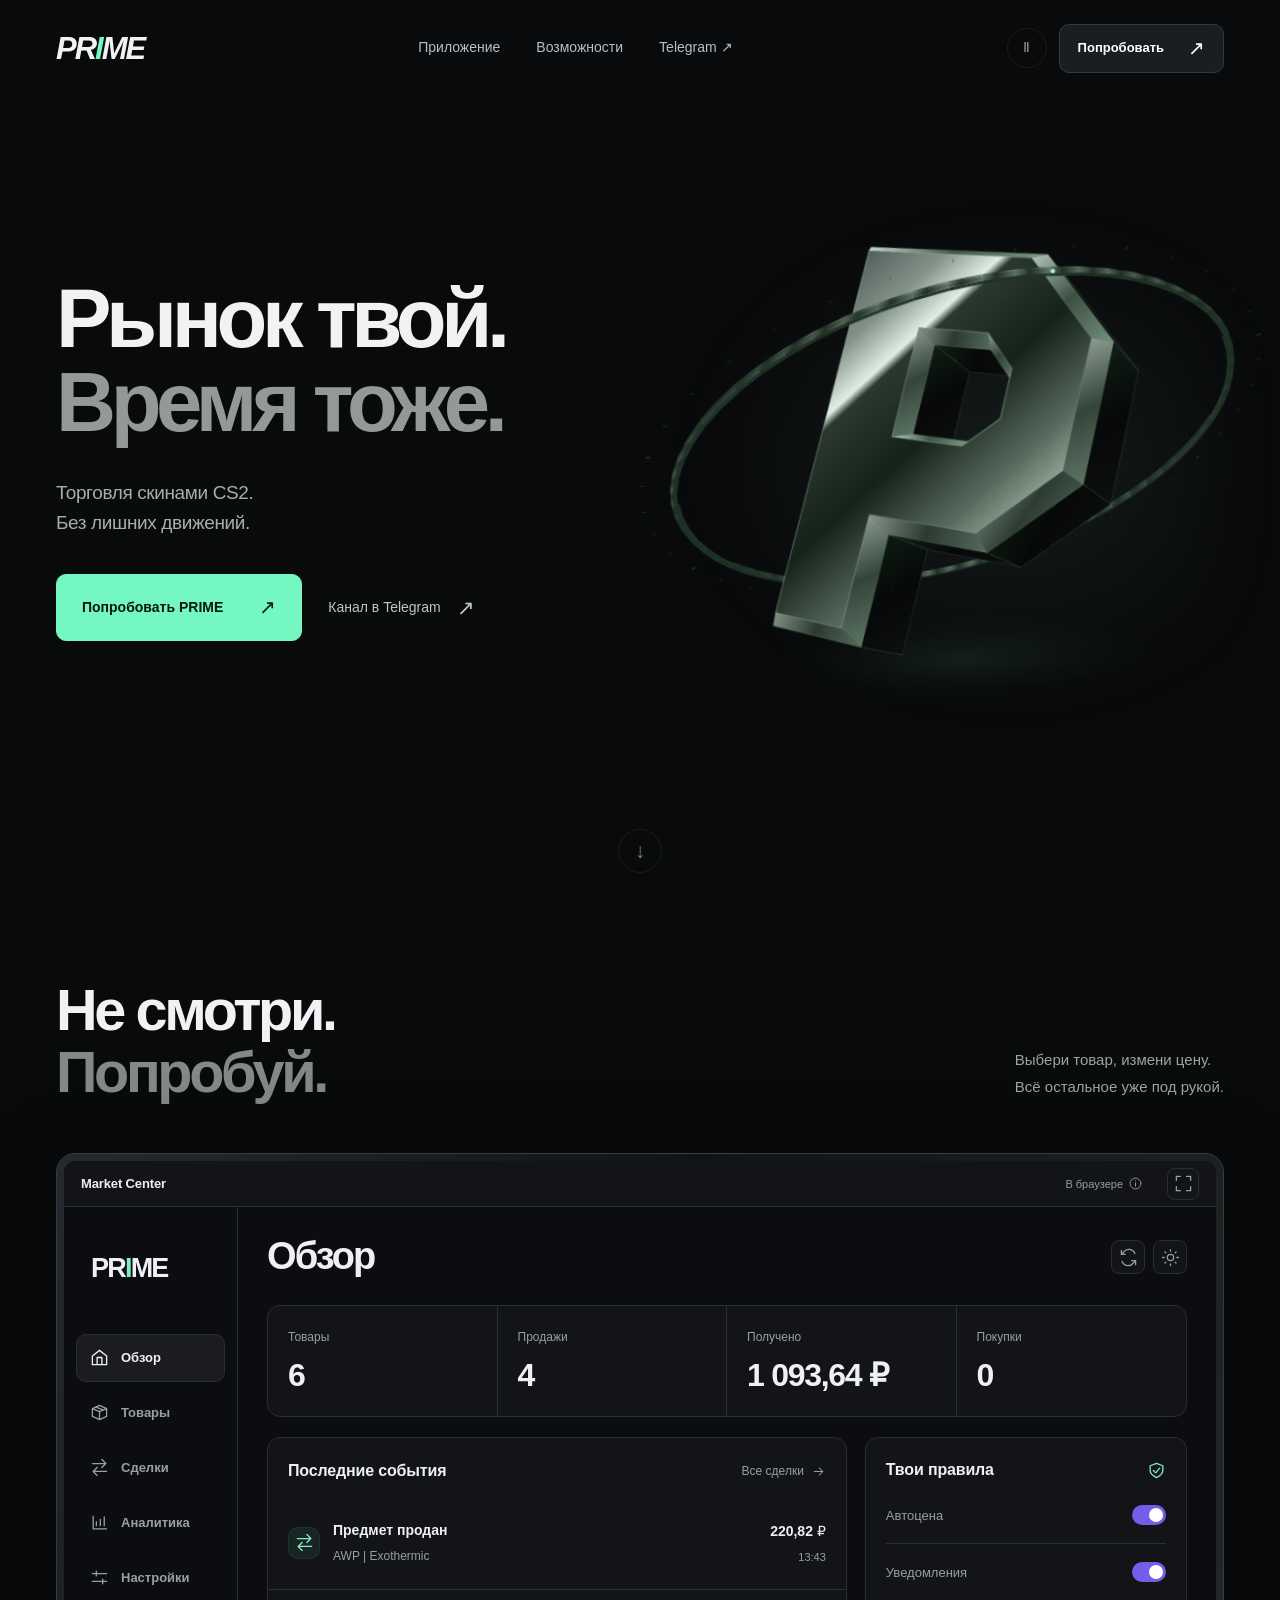
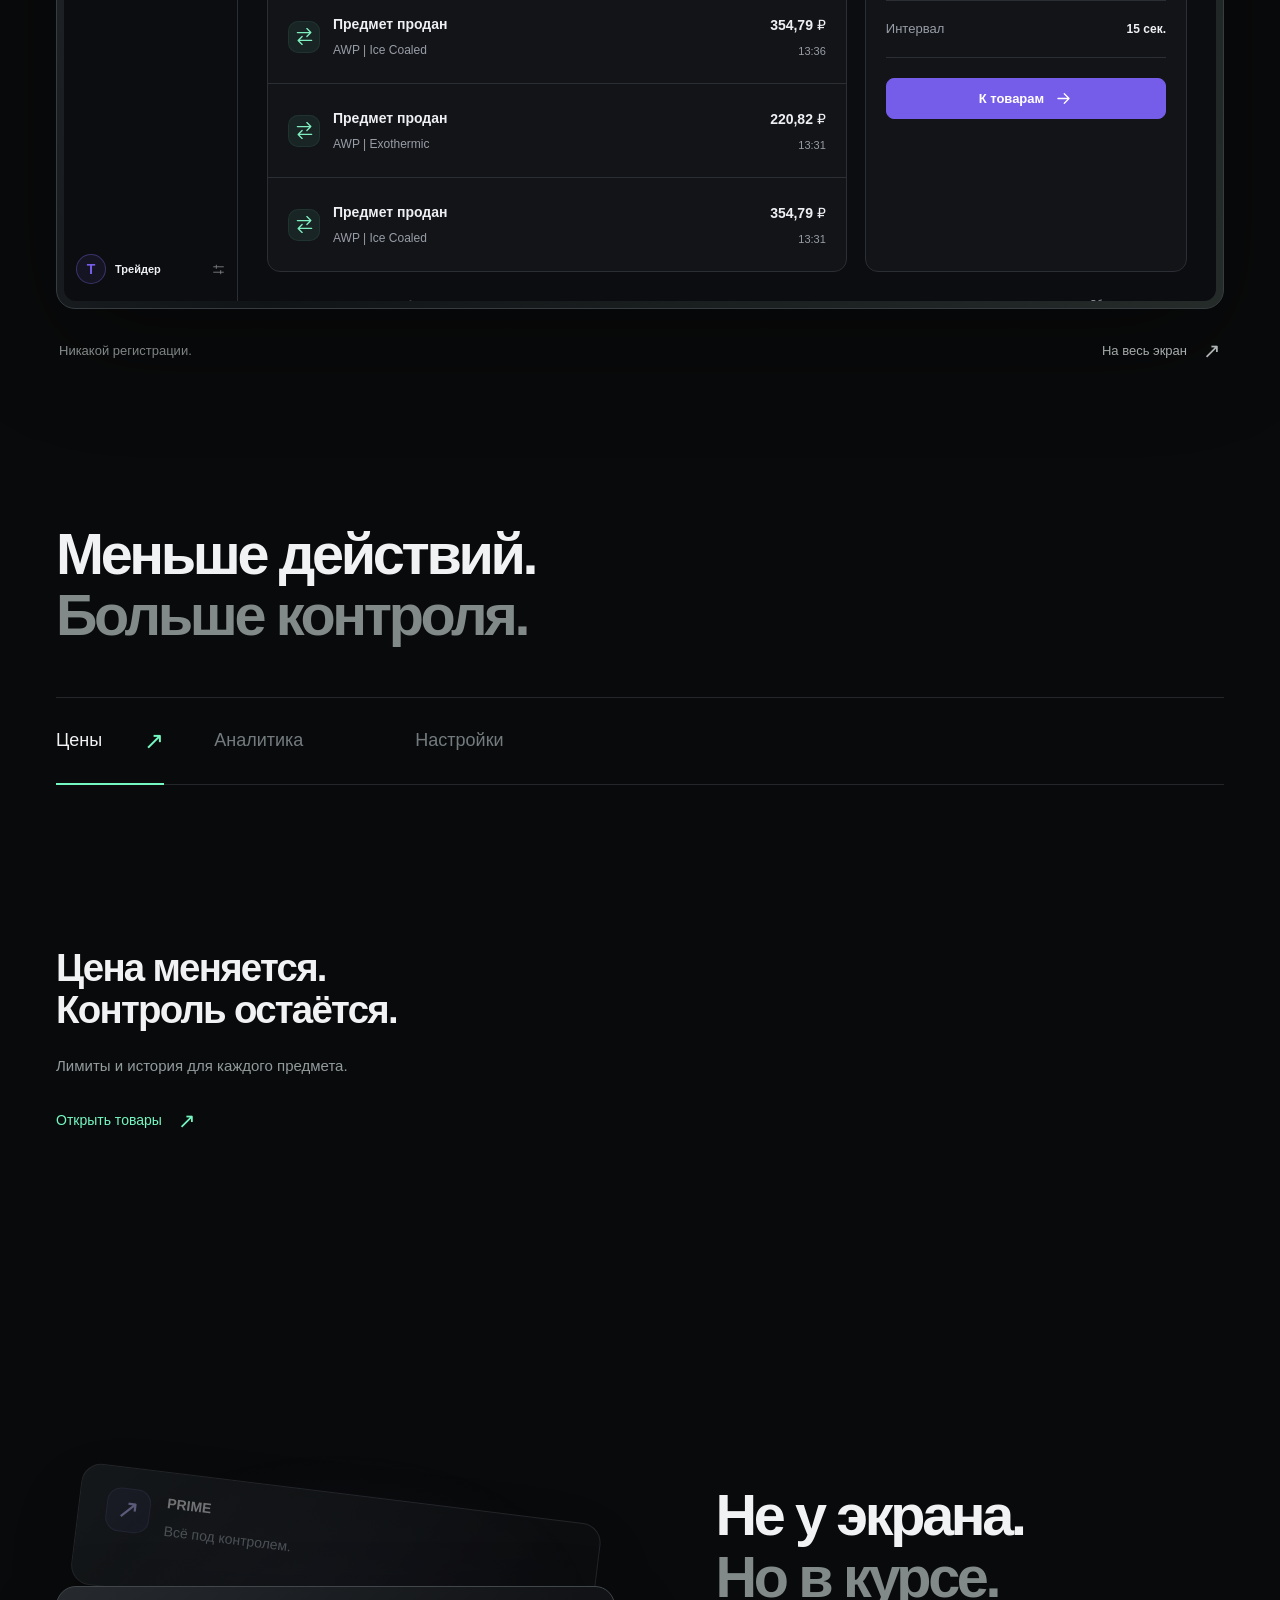
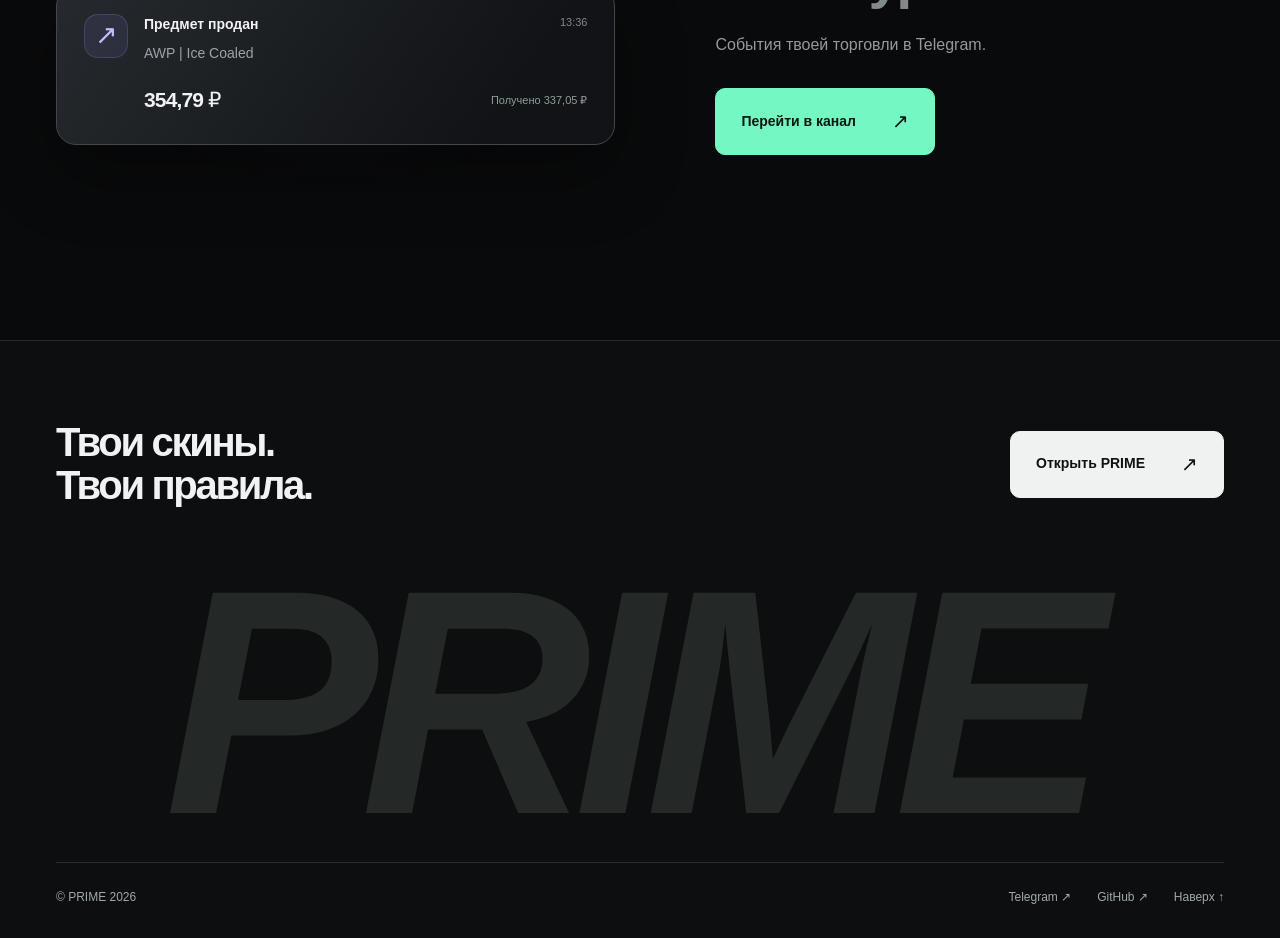
==== commit 16593b91: "Polish PRIME landing and add interactive Market Center" ====
--- a/index.html
+++ b/index.html
@@ -1,161 +1,53 @@
 <!doctype html>
 <html lang="ru">
 <head>
-<meta charset="utf-8">
-<meta name="viewport" content="width=device-width, initial-scale=1">
-<meta name="theme-color" content="#08090a">
-<meta name="color-scheme" content="dark">
-<title>PRIME / Рынок твой. Время тоже.</title>
-<meta name="description" content="PRIME Market Center. Автоцены, контроль торговли скинами CS2 и уведомления в Telegram. Рынок твой. Время тоже.">
-<meta property="og:type" content="website">
-<meta property="og:locale" content="ru_RU">
-<meta property="og:title" content="PRIME / Рынок твой. Время тоже.">
-<meta property="og:description" content="Торговля скинами. Без лишних движений.">
-<meta name="twitter:card" content="summary">
-<link rel="icon" type="image/svg+xml" href="./assets/favicon.svg">
-<link rel="stylesheet" href="./style.css">
-<script src="./assets/prime-scene.js" defer></script>
-<script src="./script.js" defer></script>
+<meta charset="utf-8"><meta name="viewport" content="width=device-width,initial-scale=1">
+<meta name="theme-color" content="#090a0b"><meta name="color-scheme" content="dark">
+<title>PRIME — Торговля без лишних движений</title>
+<meta name="description" content="Твои скины. Твой контроль. Посмотри PRIME Market Center в действии: товары, цены, сделки и аналитика в одном интерфейсе.">
+<meta property="og:title" content="PRIME — Рынок твой. Время тоже."><meta property="og:description" content="Попробуй Market Center прямо в браузере."><meta property="og:type" content="website"><meta property="og:locale" content="ru_RU">
+<link rel="icon" href="./assets/favicon.svg" type="image/svg+xml">
+<link rel="stylesheet" href="./style.css"><link rel="stylesheet" href="./assets/workspace.css">
+<script src="./assets/prime-scene.js" defer></script><script src="./assets/workspace.js" defer></script><script src="./script.js" defer></script>
 </head>
 <body>
-<svg class="symbols" xmlns="http://www.w3.org/2000/svg" aria-hidden="true">
-  <symbol id="arrow" viewBox="0 0 24 24"><path d="M5 12h14m-6-6 6 6-6 6"/></symbol>
-  <symbol id="diagonal" viewBox="0 0 24 24"><path d="M6 18 18 6M6 6h12v12"/></symbol>
-  <symbol id="telegram" viewBox="0 0 24 24"><path d="m21 4-4 16-6-5-4 3v-6l-4-2L21 4Zm0 0L7 12m4 3 5-6"/></symbol>
-  <symbol id="home" viewBox="0 0 24 24"><path d="m3 10 9-7 9 7v11H3V10Z"/><path d="M9 21V12h6v9"/></symbol>
-  <symbol id="box" viewBox="0 0 24 24"><path d="m3 7 9-4 9 4v10l-9 4-9-4V7Zm0 0 9 4 9-4m-9 4v10M7 5l10 4"/></symbol>
-  <symbol id="swap" viewBox="0 0 24 24"><path d="M3 7h17m-5-5 5 5-5 5M21 17H4m5-5-5 5 5 5"/></symbol>
-  <symbol id="chart" viewBox="0 0 24 24"><path d="M4 19v-5m5 5V9m5 10v-7m5 7V4M3 11l6-6 5 3 7-7"/></symbol>
-  <symbol id="settings" viewBox="0 0 24 24"><path d="M3 6h18M3 18h18"/><circle cx="8" cy="6" r="3"/><circle cx="16" cy="18" r="3"/></symbol>
-  <symbol id="shield" viewBox="0 0 24 24"><path d="m12 3 8 3v6c0 5-8 9-8 9s-8-4-8-9V6l8-3Z"/><path d="m8 12 3 3 5-6"/></symbol>
-  <symbol id="expand" viewBox="0 0 24 24"><path d="M8 3H3v5m13-5h5v5M3 16v5h5m13-5v5h-5"/></symbol>
-  <symbol id="refresh" viewBox="0 0 24 24"><path d="M20 7a8 8 0 0 0-14-2L3 8m0-5v5h5m-4 9a8 8 0 0 0 14 2l3-3m0 5v-5h-5"/></symbol>
-  <symbol id="check" viewBox="0 0 24 24"><path d="m5 12 4 4L19 6"/></symbol>
-  <symbol id="key" viewBox="0 0 24 24"><circle cx="8" cy="8" r="5"/><path d="m12 12 9 9m-6-6 3-3m0 6 3-3"/></symbol>
-  <symbol id="pause" viewBox="0 0 24 24"><path d="M8 5v14M16 5v14"/></symbol>
-  <symbol id="play" viewBox="0 0 24 24"><path d="m8 5 11 7-11 7V5Z"/></symbol>
-  <symbol id="close" viewBox="0 0 24 24"><path d="m6 6 12 12M6 18 18 6"/></symbol>
-</svg>
-<a href="#main" class="skip">К содержимому</a>
-<header class="header">
-  <div class="header-inner">
-    <a href="#top" class="brand" aria-label="PRIME, в начало"><span class="brand-type" aria-hidden="true">PR<span>I</span>ME</span></a>
-    <nav id="navigation" class="navigation" aria-label="Навигация"><a href="#center">Market Center</a><a href="#control">Возможности</a><a href="#telegram-section">Telegram</a></nav>
-    <div class="header-actions">
-      <button type="button" class="motion-button icon-button" aria-label="Остановить анимацию" aria-pressed="false" hidden><svg class="icon" aria-hidden="true"><use href="#pause"/></svg></button>
-      <a class="header-cta" href="https://t.me/primebot_news" target="_blank" rel="noopener noreferrer">Telegram <svg class="icon" aria-hidden="true"><use href="#diagonal"/></svg><span class="sr-only">, в новой вкладке</span></a>
-      <button type="button" class="menu-button icon-button" aria-controls="navigation" aria-expanded="false" aria-label="Открыть меню" hidden><span></span><span></span></button>
-    </div>
-  </div>
-</header>
+<a href="#main" class="skip-link">К содержимому</a>
+<header class="site-header"><div class="header-wrap">
+<a class="brand" href="#top" aria-label="PRIME, в начало">PR<span>I</span>ME</a>
+<nav class="site-nav" aria-label="Навигация"><a href="#product">Приложение</a><a href="#possibilities">Возможности</a><a href="https://t.me/primebot_news" target="_blank" rel="noopener noreferrer">Telegram ↗</a></nav>
+<div class="header-actions"><button class="motion-control icon-button" type="button" aria-label="Остановить анимации" aria-pressed="false" hidden>Ⅱ</button><button class="button button-small" data-open-app="overview" type="button" hidden>Попробовать <span aria-hidden="true">↗</span></button><button class="menu-toggle icon-button" type="button" aria-label="Открыть меню" aria-expanded="false" hidden>☰</button></div>
+</div></header>
 <main id="main">
-<section id="top" class="hero" aria-labelledby="hero-title">
- <div class="hero-frame">
-  <div class="hero-grid wrap">
-   <div class="hero-copy">
-    <p class="eyebrow"><span class="status-dot"></span> PRIME / CS2 AUTOMATION</p>
-    <h1 id="hero-title">Рынок твой.<br><span>Время тоже.</span></h1>
-    <p class="hero-description">Торговля скинами. <br>Без лишних движений.</p>
-    <div class="hero-actions"><a class="button primary" href="https://t.me/primebot_news" target="_blank" rel="noopener noreferrer">Открыть Telegram <svg class="icon" aria-hidden="true"><use href="#diagonal"/></svg><span class="sr-only">, в новой вкладке</span></a><a class="watch-link" href="#center"><span class="watch-icon"><svg class="icon" aria-hidden="true"><use href="#play"/></svg></span>Смотреть PRIME</a></div>
-   </div>
-   <div class="hero-visual">
-    <div class="scene-caption"><span>PRIME ENGINE</span><span>01 / 05</span></div>
-    <div class="object-scene hero-scene" data-scene="hero" aria-hidden="true"><img class="scene-fallback" src="./assets/prime-mark.svg" alt="" width="600" height="600"><canvas></canvas></div>
-    <div class="floating-note price-note"><svg class="icon" aria-hidden="true"><use href="#shield"/></svg><div><span class="micro">КОНТРОЛЬ ЦЕНЫ</span><strong>В твоих границах.</strong></div><span class="status-dot"></span></div>
-    <div class="floating-note sync-note"><span class="status-dot"></span><span>MARKET / PRIME / TELEGRAM</span></div>
-    <div class="object-signature">CONTROL IS YOUR ADVANTAGE</div>
-   </div>
-  </div>
-  <div class="hero-bottom wrap"><span>market.csgo.com / Telegram</span><a href="#center">Листай. Всё под контролем. <span aria-hidden="true">↓</span></a><span>PRIME MARKET CENTER</span></div>
- </div>
+<section class="hero" id="top">
+<div class="hero-inner wrap">
+<div class="hero-copy"><h1>Рынок твой.<br><span>Время тоже.</span></h1><p>Торговля скинами CS2.<br>Без лишних движений.</p><div class="hero-actions"><button class="button button-mint" data-open-app="overview" type="button" hidden>Попробовать PRIME <span aria-hidden="true">↗</span></button><a class="plain-link" href="https://t.me/primebot_news" target="_blank" rel="noopener noreferrer">Канал в Telegram <span aria-hidden="true">↗</span></a></div></div>
+<div class="hero-art" aria-hidden="true"><div class="hero-light"></div><div class="object-scene" data-scene="hero"><img class="scene-fallback" src="./assets/prime-mark.svg" width="600" height="600" alt=""><canvas></canvas></div></div>
+</div>
+<a class="scroll-arrow" href="#product" aria-label="Перейти к приложению">↓</a>
 </section>
-
-<section id="center" class="showcase section" aria-labelledby="center-title">
- <div class="wrap">
-  <div class="section-head reveal"><div><p class="eyebrow">01 / MARKET CENTER</p><h2 id="center-title">Один экран.<br><span>Вся картина.</span></h2></div><div class="head-aside"><p>Товары. Сделки. Состояние бота.</p><button class="text-button expand-button" type="button" hidden>Открыть экран <svg class="icon" aria-hidden="true"><use href="#expand"/></svg></button></div></div>
-  <div class="product-stage">      <div class="app-window" id="app-window" role="img" aria-label="Экран PRIME Market Center, 22 сентября: 162 активных товара, 20 продаж, последние события и состояние Telegram-бота">
-        
-        <div class="workspace">
-          <aside class="app-sidebar" aria-hidden="true">
-            <span class="wordmark app-wordmark">PR<span class="logo-slash">I</span>ME</span>
-            <div class="app-nav"><span class="selected"><svg class="icon"><use href="#home"/></svg>Главная</span><span><svg class="icon"><use href="#box"/></svg>Товары</span><span><svg class="icon"><use href="#swap"/></svg>Сделки</span><span><svg class="icon"><use href="#chart"/></svg>Аналитика</span><span><svg class="icon"><use href="#settings"/></svg>Настройки</span></div>
-            <div class="app-profile"><span class="avatar">R</span><span>@R1SKME<small>PRIME MARKET</small></span><span class="profile-more">···</span></div>
-          </aside>
-          <div class="app-main">
-            <div class="app-heading"><div><h3>Обзор</h3><p>Главное за сегодня без лишних деталей.</p></div><span class="app-refresh" aria-hidden="true"><svg class="icon"><use href="#refresh"/></svg><span>Обновить</span></span></div>
-            <div class="metric-grid"><div><span>Активные товары</span><strong>162<span class="metric-accent"></span></strong></div><div><span>Продажи сегодня</span><strong>20</strong><small>+20 к предыдущему периоду</small></div><div><span>Покупки сегодня</span><strong>0</strong></div><div><span>Ожидает подтверждения</span><strong>0</strong></div></div>
-            <div class="app-panels">
-              <div class="events-panel"><div class="panel-heading"><h4>Последние события</h4><span>Журнал <span aria-hidden="true">↗</span></span></div>
-                <div class="event"><time>22.09, 13:43</time><span class="event-icon">₽</span><div class="event-data"><strong>Предмет продан</strong><p>AWP | Exothermic <span>(Battle-Scarred)</span></p><div class="event-tags"><span>СУММА <b>220.82 ₽</b></span><span>ПОЛУЧЕНО <b>209.77 ₽</b></span><span class="event-state"><i></i> создано</span></div></div></div>
-                <div class="event"><time>22.09, 13:36</time><span class="event-icon">₽</span><div class="event-data"><strong>Предмет продан</strong><p>AWP | Ice Coaled <span>(Battle-Scarred)</span></p><div class="event-tags"><span>СУММА <b>354.79 ₽</b></span><span>ПОЛУЧЕНО <b>337.05 ₽</b></span><span class="event-state"><i></i> создано</span></div></div></div>
-                <div class="event"><time>22.09, 13:31</time><span class="event-icon">₽</span><div class="event-data"><strong>Предмет продан</strong><p>AWP | Exothermic <span>(Battle-Scarred)</span></p><div class="event-tags"><span>СУММА <b>220.82 ₽</b></span><span>ПОЛУЧЕНО <b>209.77 ₽</b></span><span class="event-state"><i></i> создано</span></div></div></div>
-              </div>
-              <div class="bot-panel"><div class="bot-heading"><span class="bot-beacon"></span><div><span>Telegram-бот</span><strong>Бот работает</strong></div></div><dl><div><dt>Аптайм</dt><dd>51 мин</dd></div><div><dt>Последняя синхронизация</dt><dd>22.09,<br>13:47</dd></div><div><dt>Автосинхронизация</dt><dd class="mint">работает</dd></div><div><dt>Ошибки</dt><dd>0</dd></div></dl><div class="bot-signature" aria-hidden="true">PRIME<span>MARKET CENTER</span></div></div>
-            </div>
-          </div>
-        </div>
-      </div></div>
-  <div class="product-caption"><span>PRIME MARKET CENTER / ЭКРАН ПРИЛОЖЕНИЯ</span><span>22.09 / DESKTOP + TELEGRAM</span></div>
- </div>
+<section class="product-section wrap" id="product">
+<div class="section-heading"><div><h2>Не смотри.<br><span>Попробуй.</span></h2></div><p>Выбери товар, измени цену.<br>Всё остальное уже под рукой.</p></div>
+<div class="workspace-frame" id="embed-slot">
+<div id="market-app" class="market-app" data-theme="dark">
+<div class="app-fallback"><h3>PRIME Market Center</h3><p>Товары, цены и история сделок в одном месте.</p><noscript><p>Для интерактивного просмотра включи JavaScript.</p></noscript><a class="button" href="https://t.me/primebot_news" target="_blank" rel="noopener noreferrer">Канал PRIME ↗</a></div>
+</div></div>
+<div class="workspace-caption"><span>Никакой регистрации.</span><button class="plain-link" type="button" data-open-app hidden>На весь экран <span aria-hidden="true">↗</span></button></div>
 </section>
-
-<section id="engine" class="engine section" aria-labelledby="engine-title">
- <div class="wrap">
-  <div class="engine-heading reveal"><p class="eyebrow">02 / PRIME ENGINE</p><h2 id="engine-title">Рынок меняется.<br><span>Правила остаются.</span></h2></div>
-  <div class="engine-stage">
-   <div class="engine-node market-node"><div class="node-header"><span class="market-logo">M</span><span>market.csgo.com</span><span class="node-index">01</span></div><div class="market-spark" aria-hidden="true"><svg viewBox="0 0 260 100"><path class="spark-shadow" d="M0 72 24 63 40 69 65 38 91 54 112 35 137 56 161 27 180 44 204 17 231 30 260 12"/><path class="spark-line" d="M0 72 24 63 40 69 65 38 91 54 112 35 137 56 161 27 180 44 204 17 231 30 260 12"/></svg></div><span class="micro">ДВИЖЕНИЕ РЫНКА</span></div>
-   <div class="signal-track track-left" aria-hidden="true"><i></i></div>
-   <div class="engine-core"><div class="core-ring"></div><div class="core-ring ring-inner"></div><div class="core-center"><span class="brand-type" aria-hidden="true">PR<span>I</span>ME</span></div><span class="core-label micro">ТВОИ ПРАВИЛА / PRIME ENGINE</span></div>
-   <div class="signal-track track-right" aria-hidden="true"><i></i></div>
-   <div class="engine-node output-node"><div class="node-header"><svg class="icon mint" aria-hidden="true"><use href="#telegram"/></svg><span>Telegram</span><span class="node-index">03</span></div><span class="node-check"><svg class="icon" aria-hidden="true"><use href="#check"/></svg></span><strong>Важное.<br>Без лишнего.</strong><span class="micro">СОБЫТИЯ ПОД РУКОЙ</span></div>
-  </div>
-  <div class="engine-bottom"><p id="signal-status" aria-live="polite">Рынок / Правила / Уведомление</p><button type="button" class="text-button signal-button" hidden>Проследить сигнал <svg class="icon" aria-hidden="true"><use href="#arrow"/></svg></button></div>
- </div>
-</section>
-
-<section id="control" class="control section" aria-labelledby="control-title">
- <div class="wrap control-grid">
-  <div class="control-copy reveal"><p class="eyebrow">03 / ТВОИ ПРАВИЛА</p><h2 id="control-title">Точность.<br><span>Не случайность.</span></h2>
-   <div class="feature-tabs" role="tablist" aria-label="Возможности PRIME" aria-orientation="vertical">
-    <button type="button" id="tab-price" class="feature-tab active" role="tab" aria-selected="true" aria-controls="panel-price" tabindex="0"><span class="tab-number">01</span><span>Автоцена<small>Рынок меняется. Цена следует правилам.</small></span><span class="tab-arrow" aria-hidden="true">↗</span></button>
-    <button type="button" id="tab-limits" class="feature-tab" role="tab" aria-selected="false" aria-controls="panel-limits" tabindex="-1"><span class="tab-number">02</span><span>Контроль<small>Нижняя граница задаётся тобой.</small></span><span class="tab-arrow" aria-hidden="true">↗</span></button>
-    <button type="button" id="tab-events" class="feature-tab" role="tab" aria-selected="false" aria-controls="panel-events" tabindex="-1"><span class="tab-number">03</span><span>События<small>Нужные уведомления в Telegram.</small></span><span class="tab-arrow" aria-hidden="true">↗</span></button>
-   </div>
-  </div>
-  <div class="feature-stage">
-   <div id="panel-price" class="feature-panel price-panel active" role="tabpanel" aria-labelledby="tab-price" tabindex="0">
-    <div class="panel-kicker"><span>AUTO PRICE</span><svg class="icon" aria-hidden="true"><use href="#chart"/></svg></div>
-    <div class="price-visual"><span class="visual-title">Не вручную.<br><em>По правилам.</em></span>
-     <svg class="feature-chart" viewBox="0 0 600 280" role="img" aria-label="Схема: линия цены PRIME следует движению рынка в заданных границах"><defs><linearGradient id="area" x1="0" y1="0" x2="0" y2="1"><stop stop-color="#60f5b2" stop-opacity=".15"/><stop offset="1" stop-color="#60f5b2" stop-opacity="0"/></linearGradient></defs><path class="chart-grid" d="M0 65H600M0 135H600M0 205H600"/><path fill="url(#area)" d="M0 189 64 161 107 177 145 137 200 161 255 98 315 122 369 65 421 96 479 50 542 79 600 36V280H0Z"/><path class="chart-market" d="M0 171 64 135 107 146 145 113 200 137 255 71 315 96 369 44 421 71 479 23 542 54 600 13"/><path class="chart-prime" d="M0 189 64 161 107 177 145 137 200 161 255 98 315 122 369 65 421 96 479 50 542 79 600 36"/><circle cx="600" cy="36" r="5" fill="#60f5b2"/></svg>
-     <div class="chart-legend"><span><i></i> PRIME</span><span><i></i> РЫНОК</span></div>
-    </div><div class="panel-foot"><span>ДВИЖЕНИЕ / РЕАКЦИЯ</span><span>01 / 03</span></div>
-   </div>
-   <div id="panel-limits" class="feature-panel limits-panel" role="tabpanel" aria-labelledby="tab-limits" tabindex="0">
-    <div class="panel-kicker"><span>PRICE CONTROL</span><svg class="icon" aria-hidden="true"><use href="#shield"/></svg></div><div class="shield-visual"><div class="shield-orbit"></div><svg class="large-shield" viewBox="0 0 160 190" aria-hidden="true"><defs><linearGradient id="shield-metal" x1="0" y1="0" x2="1" y2="1"><stop stop-color="#d5e4df"/><stop offset=".38" stop-color="#7a8584"/><stop offset=".4" stop-color="#1e2a26"/><stop offset=".82" stop-color="#384c42"/><stop offset="1" stop-color="#88c9a5"/></linearGradient></defs><path d="M80 8 149 34V91C149 132 116 162 80 182 44 162 11 132 11 91V34Z" fill="url(#shield-metal)" stroke="#99bbae" stroke-width="1"/><path d="M80 25 133 45V91C133 122 108 148 80 165 52 148 27 122 27 91V45Z" fill="#111c17" stroke="#52695c"/><path d="m52 90 19 20 39-43" fill="none" stroke="#72ffc1" stroke-width="6" stroke-linecap="round" stroke-linejoin="round"/></svg><div class="limit-line"><span>ТВОЙ МИНИМУМ</span></div></div><p class="limit-copy">Чужой демпинг.<br><span>Не твои правила.</span></p><div class="panel-foot"><span>ГРАНИЦА / КОНТРОЛЬ</span><span>02 / 03</span></div>
-   </div>
-   <div id="panel-events" class="feature-panel events-feature" role="tabpanel" aria-labelledby="tab-events" tabindex="0">
-    <div class="panel-kicker"><span>TELEGRAM EVENTS</span><svg class="icon" aria-hidden="true"><use href="#telegram"/></svg></div><div class="feature-notifications"><div class="notification offset"><span class="notification-icon"><svg class="icon" aria-hidden="true"><use href="#refresh"/></svg></span><div><span class="micro">PRIME / АВТОЦЕНА</span><strong>В заданных границах.</strong></div></div><div class="notification"><span class="notification-icon"><svg class="icon" aria-hidden="true"><use href="#check"/></svg></span><div><span class="micro">PRIME / СОБЫТИЕ</span><strong>Предмет продан</strong><p>AWP / Exothermic</p></div></div></div><p class="event-feature-copy">Только то,<br><span>что важно тебе.</span></p><div class="panel-foot"><span>СОБЫТИЕ / УВЕДОМЛЕНИЕ</span><span>03 / 03</span></div>
-   </div>
-  </div>
- </div>
-</section>
-
-<section id="telegram-section" class="telegram-section section" aria-labelledby="telegram-title">
- <div class="wrap telegram-grid">
-  <div class="telegram-visual reveal"><div class="telegram-halo" aria-hidden="true"></div><div class="messenger"><div class="messenger-top"><span class="telegram-back" aria-hidden="true">‹</span><span class="messenger-avatar">P</span><div><strong>PRIME</strong><span>Уведомления</span></div><svg class="icon" aria-hidden="true"><use href="#telegram"/></svg></div><div class="messenger-content"><span class="message-date">PRIME MARKET CENTER</span><div class="message message-one"><span class="message-type">СДЕЛКИ</span><strong>Предмет продан</strong><p>AWP / Exothermic</p><div class="message-detail"><span>Сумма</span><b>220.82 ₽</b></div><div class="message-detail"><span>Получено</span><b>209.77 ₽</b></div><span class="message-time">22.09 / 13:43</span></div><div class="message message-two"><span class="message-type">КОНТРОЛЬ</span><strong>Твои условия.<br>Твои уведомления.</strong><span class="message-check" aria-hidden="true">✓✓</span></div><div class="messenger-toolbar"><span>Торговля в одном месте</span><svg class="icon" aria-hidden="true"><use href="#shield"/></svg></div></div></div><span class="telegram-caption micro">MARKET CENTER / TELEGRAM</span></div>
-  <div class="telegram-copy reveal"><p class="eyebrow">04 / ВСЕГДА РЯДОМ</p><h2 id="telegram-title">Не у экрана.<br><span>На связи.</span></h2><p>Важное из PRIME.<br>Там, где ты уже есть.</p><a href="https://t.me/primebot_news" class="button primary" target="_blank" rel="noopener noreferrer">PRIME в Telegram <svg class="icon" aria-hidden="true"><use href="#diagonal"/></svg><span class="sr-only">, в новой вкладке</span></a></div>
- </div>
+<section class="possibilities wrap" id="possibilities">
+<div class="section-heading"><h2>Меньше действий.<br><span>Больше контроля.</span></h2></div>
+<div class="spotlight">
+<div class="spotlight-tabs" role="tablist" aria-label="Возможности PRIME"><button type="button" role="tab" aria-selected="true" aria-controls="feature-panel" id="feature-price" data-feature="products" tabindex="0"><span>Цены</span><span aria-hidden="true">↗</span></button><button type="button" role="tab" aria-selected="false" aria-controls="feature-panel" id="feature-analytics" data-feature="analytics" tabindex="-1"><span>Аналитика</span><span aria-hidden="true">↗</span></button><button type="button" role="tab" aria-selected="false" aria-controls="feature-panel" id="feature-settings" data-feature="settings" tabindex="-1"><span>Настройки</span><span aria-hidden="true">↗</span></button></div>
+<div id="feature-panel" class="spotlight-content" role="tabpanel" aria-labelledby="feature-price" tabindex="0">
+<div class="feature-copy"><h3 id="feature-title">Цена меняется.<br>Контроль остаётся.</h3><p id="feature-description">Лимиты и история для каждого предмета.</p><button class="plain-link" id="feature-open" data-open-app="products" type="button" hidden>Открыть товары <span aria-hidden="true">↗</span></button></div>
+<div class="feature-art" id="feature-art" aria-hidden="true"><div class="visual-price"><span>AWP | Black Nile</span><strong>229,44 <small>₽</small></strong><svg viewBox="0 0 420 140"><path class="graph-grid" d="M0 40H420M0 85H420M0 130H420"/><path class="graph-boundary" d="M0 116H420"/><path class="graph-stroke" d="M0 100C40 100 40 80 80 80S120 96 155 77 200 72 230 55 270 59 310 35 370 35 420 15"/></svg><span class="visual-limit"><span>Твоя нижняя граница</span><b>Под контролем</b></span></div></div>
+</div>
+</div></section>
+<section class="telegram-section wrap" id="telegram">
+<div class="telegram-art" aria-hidden="true"><div class="message-stack"><div class="message message-back"><span class="telegram-icon">↗</span><div><strong>PRIME</strong><p>Всё под контролем.</p></div></div><div class="message"><span class="telegram-icon">↗</span><div><strong>Предмет продан <span>13:36</span></strong><p>AWP | Ice Coaled</p><div class="message-amount"><b>354,79 ₽</b><span>Получено 337,05 ₽</span></div></div><span class="message-check">✓</span></div></div><div class="telegram-circle"></div></div>
+<div class="telegram-copy"><h2>Не у экрана.<br><span>Но в курсе.</span></h2><p>События твоей торговли в Telegram.</p><a class="button button-mint" href="https://t.me/primebot_news" target="_blank" rel="noopener noreferrer">Перейти в канал <span aria-hidden="true">↗</span></a></div>
 </section>
 </main>
-<footer id="finale" class="footer" aria-labelledby="footer-title">
- <div class="footer-frame wrap">
-  <p class="eyebrow footer-eyebrow">05 / ТВОЙ СЛЕДУЮЩИЙ ХОД</p>
-  <div class="footer-wordmark" aria-hidden="true">PRIME</div>
-  <div class="object-scene footer-scene" data-scene="footer" aria-hidden="true"><img class="scene-fallback" src="./assets/prime-mark.svg" alt="" width="600" height="600"><canvas></canvas></div>
-  <div class="footer-action"><h2 id="footer-title">Меньше рутины.<br>Больше тебя.</h2><a href="https://t.me/primebot_news" class="button primary" target="_blank" rel="noopener noreferrer">Открыть Telegram <svg class="icon" aria-hidden="true"><use href="#diagonal"/></svg><span class="sr-only">, в новой вкладке</span></a></div>
-  <div class="footer-bottom"><a class="brand" href="#top" aria-label="PRIME, в начало"><span class="brand-type" aria-hidden="true">PR<span>I</span>ME</span></a><div><a href="https://t.me/primebot_news" target="_blank" rel="noopener noreferrer">Telegram <svg class="icon" aria-hidden="true"><use href="#diagonal"/></svg></a><a href="https://github.com/r1skme/Prime-Bot-Site" target="_blank" rel="noopener noreferrer">GitHub <svg class="icon" aria-hidden="true"><use href="#diagonal"/></svg></a><a href="https://market.csgo.com/" target="_blank" rel="noopener noreferrer">market.csgo.com <svg class="icon" aria-hidden="true"><use href="#diagonal"/></svg></a></div><span>PRIME / 2026</span></div>
- </div>
-</footer>
-<dialog class="interface-dialog" aria-labelledby="dialog-title"><div class="dialog-header"><h2 id="dialog-title">PRIME Market Center</h2><button class="close-dialog icon-button" type="button" aria-label="Закрыть интерфейс"><svg class="icon" aria-hidden="true"><use href="#close"/></svg></button></div><div class="dialog-content"></div><p class="dialog-caption">Экран приложения / 22.09</p></dialog>
-</body>
-</html>
+<footer class="site-footer"><div class="footer-top wrap"><h2>Твои скины.<br>Твои правила.</h2><button class="button button-light" type="button" data-open-app="overview" hidden>Открыть PRIME <span aria-hidden="true">↗</span></button></div><div class="footer-brand" aria-hidden="true">PRIME</div><div class="footer-bottom wrap"><span>© PRIME 2026</span><div><a href="https://t.me/primebot_news" target="_blank" rel="noopener noreferrer">Telegram ↗</a><a href="https://github.com/r1skme/Prime-Bot-Site" target="_blank" rel="noopener noreferrer">GitHub ↗</a><a href="#top">Наверх ↑</a></div></div></footer>
+<dialog id="app-dialog" aria-label="PRIME Market Center"><div id="app-holder"></div></dialog>
+<dialog id="workspace-dialog" class="workspace-dialog" aria-labelledby="workspace-dialog-title"><div id="workspace-dialog-content"></div></dialog>
+</body></html>
--- a/style.css
+++ b/style.css
@@ -1,18 +1,9 @@
-/* PRIME / cinematic product system. Local type, no font downloads or runtime dependencies. */
-:root{--bg:#08090a;--surface:#101214;--panel:#141618;--line:#292c2f;--text:#f3f4f4;--muted:#969da0;--mint:#72ffc1;--ease:cubic-bezier(.22,1,.36,1);--scene-ease:cubic-bezier(.76,0,.24,1);color-scheme:dark;font-family:Arial,Helvetica,sans-serif;font-synthesis:none;background:var(--bg);color:var(--text)}
-*{box-sizing:border-box}html{scroll-behavior:smooth;scroll-padding-top:100px}body{margin:0;overflow-x:clip}button,a,input{-webkit-tap-highlight-color:transparent}button{font:inherit;color:inherit;cursor:pointer}button:disabled{cursor:default}a{color:inherit;text-decoration:none}button:focus-visible,a:focus-visible,[tabindex]:focus-visible{outline:2px solid var(--mint);outline-offset:6px}button{border:0;background:none}img,svg,canvas{display:block}p,h1,h2,h3,h4,figure{margin:0}button[hidden],[hidden]{display:none!important}.symbols{position:absolute;width:0;height:0;overflow:hidden}.icon{width:21px;height:21px;fill:none;stroke:currentColor;stroke-width:1.6;stroke-linecap:round;stroke-linejoin:round;flex-shrink:0}.sr-only{position:absolute;width:1px;height:1px;overflow:hidden;clip-path:inset(50%);white-space:nowrap}.skip{position:fixed;z-index:300;top:12px;left:12px;padding:15px;background:var(--mint);color:#08090a;transform:translateY(-150%)}.skip:focus{transform:none}.wrap{width:calc(100% - 128px);max-width:1512px;margin-inline:auto}.mint{color:var(--mint)}.micro,.eyebrow,.scene-caption,.hero-bottom,.object-signature,.panel-kicker,.panel-foot,.product-caption,.footer-bottom>span,.dialog-caption{font-family:'Courier New',monospace;font-size:10px;font-weight:400;letter-spacing:.14em;text-transform:uppercase;line-height:1.5}.eyebrow{font-size:11px;color:#b4bbbc;display:flex;align-items:center;gap:10px;margin-bottom:28px}.status-dot{display:inline-block;flex:0 0 auto;width:6px;height:6px;background:var(--mint);border-radius:50%}.button{min-height:56px;display:inline-flex;justify-content:center;align-items:center;gap:28px;padding:18px 25px;border:1px solid transparent;font-size:14px;font-weight:700;white-space:nowrap;transition:background .3s,color .3s,border-color .3s}.primary{background:var(--mint);color:#06150e;border-color:var(--mint);border-radius:4px}.primary:hover{background:#bcffdc;border-color:#bcffdc}.button .icon,.header-cta .icon,.text-button .icon{transition:transform .3s var(--ease)}.button:hover .icon,.header-cta:hover .icon{transform:translate(2px,-2px)}.icon-button{width:42px;height:42px;border:1px solid var(--line);border-radius:4px;display:grid;place-items:center;color:#bec3c4;transition:border-color .3s}.icon-button:hover{border-color:#79817e}.icon-button .icon{width:17px;height:17px}.brand{flex-shrink:0}.brand-type,.wordmark{display:inline-block;font-family:Arial,Helvetica,sans-serif;font-weight:950;font-style:italic;font-size:29px;letter-spacing:-.065em;line-height:1;transform:scaleX(1.12);transform-origin:left center}.brand-type>span{color:var(--mint)}.wordmark .logo-slash{color:var(--mint)}.header{height:78px;position:fixed;inset:0 0 auto;z-index:100;transition:background .35s,border-color .35s;border-bottom:1px solid transparent}.header.scrolled,.menu-open .header{background:rgba(8,9,10,.94);border-color:#23272b;backdrop-filter:blur(14px)}.header-inner{height:100%;width:calc(100% - 128px);max-width:1512px;margin:auto;display:flex;align-items:center;justify-content:space-between;gap:32px}.navigation{display:flex;align-items:center;gap:34px;margin-left:auto;margin-right:auto;padding-left:60px}.navigation a{font-size:12px;color:#aaaeb1;position:relative;padding:12px 0;transition:color .25s}.navigation a:hover{color:var(--text)}.navigation a::after{content:'';position:absolute;bottom:4px;left:0;width:100%;height:1px;background:var(--mint);transform:scaleX(0);transform-origin:left;transition:transform .3s}.navigation a:hover::after{transform:scaleX(1)}.header-actions{display:flex;align-items:center;gap:12px}.header-cta{min-height:42px;display:flex;align-items:center;gap:26px;font-size:12px;padding:10px 17px;border:1px solid #404744;border-radius:4px}.header-cta .icon{width:16px;height:16px}.menu-button{display:none}.hero{height:122svh;min-height:850px;position:relative}.hero-frame{position:sticky;top:0;height:100svh;min-height:740px;overflow:clip;display:flex;flex-direction:column;justify-content:center}.hero-grid{display:grid;grid-template-columns:1fr 1fr;align-items:center;min-height:640px;gap:16px;padding-top:54px}.hero-copy{z-index:4;position:relative;will-change:transform}.hero-copy h1{font-size:clamp(58px,6.1vw,108px);font-weight:900;letter-spacing:-.065em;line-height:.96;text-transform:uppercase;margin-bottom:30px;white-space:nowrap}.hero-copy h1>span{color:#8d9695}.hero-description{font-size:16px;line-height:1.6;color:#a7afae;max-width:340px}.hero-actions{display:flex;gap:25px;align-items:center;margin-top:36px}.watch-link{display:flex;align-items:center;gap:10px;font-size:12px;white-space:nowrap}.watch-icon{display:grid;place-items:center;width:35px;height:35px;border:1px solid #353d39;border-radius:50%;transition:border-color .3s,background .3s}.watch-icon .icon{width:12px;height:12px;margin-left:2px}.watch-link:hover .watch-icon{background:#19251e;border-color:var(--mint)}.hero-visual{position:relative;isolation:isolate;height:min(660px,73svh);min-height:520px}.object-scene{position:absolute;inset:0;pointer-events:none}.object-scene canvas,.scene-fallback{width:100%;height:100%;position:absolute;inset:0;object-fit:contain}.object-scene.scene-ready .scene-fallback{visibility:hidden}.hero-scene{inset:-8% -12% -8% -12%;will-change:transform}.scene-caption{position:absolute;inset:6% 2% auto 12%;display:flex;justify-content:space-between;font-size:9px;color:#79827e;z-index:2}.object-signature{position:absolute;bottom:8%;right:3%;font-size:8px;color:#66786e;writing-mode:vertical-rl}.floating-note{position:absolute;z-index:3;border:1px solid #35433b;border-radius:5px;background:linear-gradient(130deg,#1c2520,#101512 95%);display:flex;align-items:center;gap:12px}.price-note{left:0;bottom:17%;padding:18px 20px;min-width:258px;box-shadow:0 12px 50px #0005}.price-note>.icon{color:var(--mint);width:23px;height:23px}.price-note .micro{font-size:8px;color:#8da398;display:block;margin-bottom:6px}.price-note strong{font-size:13px;font-weight:600}.price-note>.status-dot{margin-left:17px;width:4px;height:4px}.sync-note{right:0;top:22%;padding:12px 14px;font-size:8px;letter-spacing:.08em;color:#c0cac3;gap:10px}.sync-note .status-dot{width:4px;height:4px}.hero-bottom{display:flex;justify-content:space-between;align-items:center;gap:20px;font-size:9px;color:#727d77;position:absolute;bottom:35px;left:0;right:0;border-top:1px solid #202723;padding-top:23px}.hero-bottom a{color:#abb9b0;display:flex;align-items:center;gap:25px;text-transform:none;letter-spacing:.04em}.hero-bottom a>span{font-size:17px;color:var(--mint)}
-.section{padding-block:125px;min-height:100svh;position:relative}.section h2,.footer h2{font-size:clamp(40px,4.5vw,78px);font-weight:800;line-height:1.02;letter-spacing:-.055em}.section h2>span{color:#747e7c}.section-head{display:flex;align-items:flex-end;justify-content:space-between;gap:40px;margin-bottom:52px}.head-aside>p{font-size:13px;color:var(--muted);margin-bottom:25px;line-height:1.6}.text-button{display:inline-flex;align-items:center;gap:22px;padding:9px 0;font-size:12px}.text-button:hover{color:var(--mint)}.text-button:hover .icon{transform:translate(2px,-2px)}.text-button .icon{width:17px;height:17px}.showcase{background:#0b0d0e;border-top:1px solid #1b211e;padding-top:105px;padding-bottom:85px}.product-stage{perspective:1600px;transform-style:preserve-3d}.app-window{position:relative;width:100%;background:#0a0b0c;border:1px solid #353938;border-radius:12px;overflow:hidden;transform-origin:center top;box-shadow:0 25px 90px #0006}.workspace{display:grid;grid-template-columns:175px minmax(0,1fr);min-height:544px}.app-sidebar{border-right:1px solid #232728;padding:33px 16px 20px;display:flex;flex-direction:column;min-width:0}.app-wordmark{font-size:24px;margin:4px 17px 43px}.app-nav{display:grid;gap:7px;font-size:11px;font-weight:600;color:#969da0}.app-nav>span{display:flex;align-items:center;gap:12px;padding:13px 12px;border-radius:5px}.app-nav .icon{width:17px;height:17px}.app-nav .selected{background:#202323;color:#f4f5f5}.app-profile{display:flex;align-items:center;gap:9px;margin-top:auto;padding:18px 7px 0;font-size:9px}.avatar{display:grid;place-items:center;width:27px;height:27px;flex-shrink:0;border:1px solid #33483f;border-radius:50%;color:var(--mint);background:#18231d}.app-profile small{display:block;font-size:7px;color:#7e8b84;margin-top:5px}.profile-more{display:none}.app-main{padding:32px;min-width:0}.app-heading{display:flex;justify-content:space-between;align-items:center;gap:15px;margin-bottom:28px}.app-heading h3{font-size:32px;letter-spacing:-.04em;margin-bottom:9px}.app-heading p{font-size:11px;color:#868c90}.app-refresh{display:flex;align-items:center;gap:7px;border:1px solid #303335;border-radius:6px;padding:10px 12px;font-size:10px;color:#c0c6c3}.app-refresh .icon{width:15px;height:15px}.metric-grid{display:grid;grid-template-columns:repeat(4,1fr);border:1px solid #2c2e30;border-radius:9px;background:#111315;margin-bottom:19px}.metric-grid>div{padding:21px 18px;min-height:103px;border-right:1px solid #292c2d}.metric-grid>div:last-child{border:0}.metric-grid>div>span{display:block;font-size:10px;color:#8d9397;line-height:1.4}.metric-grid strong{display:block;font-size:29px;letter-spacing:-.02em;margin-top:10px}.metric-grid small{display:block;font-size:8px;margin-top:7px;color:#828988}.app-panels{display:grid;grid-template-columns:minmax(0,1fr) 225px;gap:19px}.events-panel,.bot-panel{background:#111315;border:1px solid #2b2e2f;border-radius:9px;min-width:0;padding:20px}.panel-heading{display:flex;justify-content:space-between;align-items:center;margin-bottom:13px}.panel-heading h4{font-size:14px}.panel-heading>span{font-size:9px;color:#a3a9a6}.event{display:flex;gap:11px;padding:16px 0;border-top:1px solid #292d2d}.event time{width:64px;flex-shrink:0;font-size:8px;color:#858c89;padding-top:6px}.event-icon{height:25px;width:25px;flex-shrink:0;border-radius:6px;display:grid;place-items:center;background:#1a3025;color:var(--mint);font-size:12px}.event-data{min-width:0}.event-data>strong{font-size:10px}.event-data>p{font-size:9px;line-height:1.5;margin:6px 0 9px;color:#989d9e}.event-tags{display:flex;gap:6px;flex-wrap:wrap}.event-tags>span{font-size:6px;padding:6px;border:1px solid #323637;border-radius:4px;color:#929a96;background:#1b1e1e;letter-spacing:.03em}.event-tags b{font-weight:400;margin-left:4px;color:#c1c8c3;font-size:7px}.event-state{display:none}.bot-heading{display:flex;gap:12px;align-items:center;margin-bottom:23px}.bot-beacon{width:9px;height:9px;border-radius:50%;background:var(--mint);box-shadow:0 0 0 4px #72ffc11b}.bot-heading span:not(.bot-beacon){font-size:9px;color:#8c9590}.bot-heading strong{display:block;font-size:14px;margin-top:5px}.bot-panel dl{margin:0;font-size:9px}.bot-panel dl>div{display:flex;align-items:center;justify-content:space-between;gap:10px;border-bottom:1px solid #2b302d;padding:11px 0}.bot-panel dt{color:#858f88;max-width:110px;line-height:1.5}.bot-panel dd{text-align:right;margin:0;color:#c2cdc6;font-weight:700}.bot-panel dd.mint{color:var(--mint)}.bot-signature{font-size:23px;color:#29352e;font-weight:900;font-style:italic;letter-spacing:-.04em;margin-top:30px}.bot-signature>span{display:block;font:7px 'Courier New',monospace;letter-spacing:.3em;margin-top:4px}.product-caption{display:flex;justify-content:space-between;gap:20px;font-size:8px;color:#7d8981;margin-top:23px}
-.engine{background:#08090a;display:flex;align-items:center;overflow:clip}.engine-heading{text-align:center}.engine-heading .eyebrow{justify-content:center}.engine-stage{display:grid;grid-template-columns:1fr .28fr 1.2fr .28fr 1fr;align-items:center;gap:0;margin:64px auto 44px;max-width:1210px}.engine-node{border:1px solid #2e3832;background:linear-gradient(145deg,#181c1b,#0e1110);border-radius:8px;min-height:232px;padding:22px;position:relative;transition:transform .6s var(--ease),border-color .6s}.market-node{transform:perspective(1000px) rotateY(8deg) rotateZ(-3deg)}.output-node{transform:perspective(1000px) rotateY(-8deg) rotateZ(3deg)}.node-header{display:flex;align-items:center;gap:9px;font-size:10px;color:#b8c0bc}.node-header .icon{width:17px;height:17px}.market-logo{font-weight:900;font-style:italic;font-size:18px}.node-index{margin-left:auto;color:#69786f;font:9px 'Courier New',monospace}.market-spark{padding:33px 0 23px}.market-spark svg{width:100%;overflow:visible}.spark-line,.spark-shadow{fill:none;stroke-width:2;stroke:#b5c6bc}.spark-shadow{stroke:#72ffc125;stroke-width:12}.engine-node>.micro{font-size:8px;color:#809187}.signal-track{height:1px;background:#263c2e;position:relative}.signal-track i{width:25px;height:2px;position:absolute;left:0;top:0;background:linear-gradient(90deg,transparent,var(--mint));opacity:0}.engine-core{position:relative;aspect-ratio:1;display:grid;place-items:center;margin-inline:5px;transition:transform .8s var(--ease)}.core-ring{position:absolute;inset:9%;border-radius:50%;border:1px solid #45564c;background:repeating-conic-gradient(from 0deg,#60736726 0 1deg,transparent 1deg 7deg);box-shadow:inset 0 0 0 8px #0b0f0d,inset 0 0 0 9px #334239}.core-ring::after{content:'';position:absolute;inset:17%;border:1px solid #36493d;border-radius:50%}.ring-inner{inset:22%;background:conic-gradient(from -20deg,#c0d8ca,#1d3427 16%,#47604f 29%,#07100a 40%,#344d3e 60%,#93b8a1 72%,#15281e 88%,#c0d8ca);box-shadow:0 5px 22px #0007;border:1px solid #647e6e}.core-center{z-index:1;background:#0a100d;width:39%;aspect-ratio:1;border-radius:50%;display:grid;place-items:center;border:1px solid #52675b}.core-center .brand-type{font-size:22px;transform:scaleX(1.05);transform-origin:center}.core-label{position:absolute;bottom:-14px;font-size:7px;color:#90a698;white-space:nowrap}.node-check{display:grid;place-items:center;width:35px;height:35px;border-radius:50%;border:1px solid #3d674d;color:var(--mint);margin-top:23px}.node-check .icon{width:17px;height:17px}.output-node>strong{font-size:25px;line-height:1.05;letter-spacing:-.035em;display:block;margin:12px 0 17px}.engine-bottom{display:flex;align-items:center;justify-content:center;gap:35px}.engine-bottom p{font-size:11px;color:#95a59b;min-width:231px}.signal-button{color:var(--mint)}.engine[data-step="1"] .market-node,.engine[data-step="3"] .output-node{border-color:#72ffc1;transform:perspective(1000px) rotateY(0) rotateZ(0)}.engine[data-step="2"] .engine-core{transform:rotate(8deg)}.engine[data-step="1"] .track-left i,.engine[data-step="2"] .track-right i{animation:signal-travel .75s var(--ease) both}@keyframes signal-travel{0%{opacity:0;transform:translateX(-10px)}15%{opacity:1}90%{opacity:1}100%{opacity:0;transform:translateX(75px)}}
-.control{display:flex;align-items:center;background:#0c0e0f;border-block:1px solid #1e2420}.control-grid{display:grid;grid-template-columns:1fr 1.12fr;gap:90px;align-items:center}.control h2{font-size:clamp(40px,4vw,65px)}.feature-tabs{margin-top:54px}.feature-tab{display:flex;align-items:flex-start;text-align:left;width:100%;padding:23px 0;border-top:1px solid #343a37;gap:23px;color:#767f79;transition:color .3s,border-color .3s}.tab-number{font:10px 'Courier New',monospace;padding-top:8px;color:#78887f}.feature-tab>span:nth-child(2){font-size:28px;font-weight:600;letter-spacing:-.035em}.feature-tab small{display:block;font-size:11px;line-height:1.7;font-weight:400;letter-spacing:0;max-height:0;opacity:0;overflow:hidden}.tab-arrow{font-size:25px;margin-left:auto;color:#687970;line-height:1.2}.feature-tab.active{color:var(--text);border-color:#728a7c}.feature-tab.active small{opacity:1;max-height:50px;margin-top:11px;color:#96a49b}.feature-tab.active .tab-number,.feature-tab.active .tab-arrow{color:var(--mint)}.feature-stage{position:relative;min-height:530px}.feature-panel{position:relative;min-height:530px;padding:25px;background:linear-gradient(140deg,#191f1c,#111512);border:1px solid #303d35;border-radius:9px;display:flex;flex-direction:column;overflow:hidden}.js .feature-panel:not(.active){display:none}.feature-panel.active{animation:panel-enter .7s var(--ease)}@keyframes panel-enter{from{opacity:0;transform:translateY(15px)}to{opacity:1;transform:none}}.panel-kicker,.panel-foot{display:flex;align-items:center;justify-content:space-between;font-size:8px;color:#899d90}.panel-kicker{padding-bottom:17px;border-bottom:1px solid #293930}.panel-kicker .icon{width:16px;height:16px;color:#9ec2ac}.panel-foot{margin-top:auto;padding-top:20px;border-top:1px solid #293930}.price-visual{padding:38px 0 28px}.visual-title{display:block;font-size:36px;font-weight:600;letter-spacing:-.045em;line-height:1.05;padding-left:9px}.visual-title em{font-style:normal;color:#71867b}.feature-chart{width:calc(100% + 50px);margin:25px -25px -18px;overflow:visible}.chart-grid{stroke:#2b3f3166;fill:none;stroke-width:1}.chart-market{stroke:#7d8e84;stroke-width:1.3;fill:none}.chart-prime{stroke:var(--mint);stroke-width:2;fill:none}.chart-legend{display:flex;gap:20px;font:8px 'Courier New',monospace;letter-spacing:.1em;padding-left:9px;color:#849b8d}.chart-legend span{display:flex;gap:6px;align-items:center}.chart-legend i{width:12px;height:2px;background:var(--mint)}.chart-legend span+span i{background:#7d8e84}.shield-visual{position:relative;height:278px;margin-top:30px;display:grid;place-items:center}.large-shield{width:144px;height:auto;position:relative;z-index:1;transform:rotateY(-15deg) rotateZ(8deg)}.shield-orbit{position:absolute;width:230px;height:230px;transform:rotateX(65deg) rotate(-20deg);border:1px solid #4e6c59;border-radius:50%}.limit-line{position:absolute;bottom:15px;left:-25px;right:-25px;height:1px;background:var(--mint)}.limit-line span{position:absolute;bottom:12px;left:25px;font:8px 'Courier New',monospace;letter-spacing:.1em;color:var(--mint)}.limit-copy,.event-feature-copy{font-size:28px;line-height:1.1;font-weight:600;letter-spacing:-.04em;margin:10px 0 28px}.limit-copy span,.event-feature-copy span{color:#6f897b}.feature-notifications{padding:50px 3px 20px}.notification{padding:20px 16px;border:1px solid #476050;background:#1a251e;border-radius:6px;display:flex;align-items:center;gap:15px;position:relative;transform:rotate(-3deg);box-shadow:0 18px 40px #0003}.notification.offset{transform:translateX(14px) rotate(5deg);opacity:.65;margin-bottom:20px}.notification-icon{width:37px;height:37px;display:grid;place-items:center;border-radius:8px;background:#72ffc11a;color:var(--mint)}.notification .micro{font-size:7px;color:#8bb69c;display:block;margin-bottom:8px}.notification strong{font-size:15px}.notification p{font-size:10px;color:#9fac9f;margin-top:8px}.event-feature-copy{margin-top:15px}.telegram-section{display:flex;align-items:center;overflow:clip}.telegram-grid{display:grid;grid-template-columns:1fr 1fr;gap:100px;align-items:center}.telegram-visual{position:relative;display:grid;place-items:center;min-height:590px;isolation:isolate}.messenger{width:365px;max-width:100%;background:#141a17;border:1px solid #3b4f41;border-radius:15px;box-shadow:20px 30px 0 -5px #0b130e,20px 30px 0 -4px #23372a,0 50px 80px #0009;transform:perspective(1200px) rotateY(10deg) rotateZ(-7deg);position:relative}.messenger-top{padding:21px 18px;display:flex;align-items:center;gap:12px;border-bottom:1px solid #2e4034;border-radius:15px 15px 0 0;background:#1b251f}.telegram-back{font-size:32px;line-height:1;color:#9ecdb0;margin-right:3px}.messenger-avatar{width:39px;height:39px;border:1px solid #668671;border-radius:50%;display:grid;place-items:center;background:#243d2d;color:var(--mint);font-size:20px;font-weight:900;font-style:italic}.messenger-top strong{display:block;font-size:13px}.messenger-top>div>span{display:block;font-size:9px;color:#91a99a;margin-top:6px}.messenger-top>.icon{margin-left:auto;color:var(--mint);width:19px;height:19px}.messenger-content{padding:24px 18px 12px;background:repeating-linear-gradient(45deg,transparent 0 45px,#7ca78803 45px 46px)}.message-date{display:block;text-align:center;font:7px 'Courier New',monospace;letter-spacing:.14em;color:#81a58e;margin-bottom:21px}.message{background:#233c2c;border:1px solid #395e45;border-radius:4px 13px 13px 13px;padding:20px;margin-right:22px;position:relative}.message-type{font:7px 'Courier New',monospace;letter-spacing:.17em;color:#8ed8aa;display:block;margin-bottom:12px}.message>strong{font-size:18px;letter-spacing:-.02em}.message>p{font-size:11px;color:#b5c9bd;margin:9px 0 19px}.message-detail{display:flex;justify-content:space-between;font-size:10px;border-top:1px solid #45695066;padding:10px 0;color:#b3d0bc}.message-detail b{color:#e0f2e7}.message-time{display:block;text-align:right;font-size:7px;color:#8bb59a;margin-top:8px}.message-two{margin-top:15px;margin-right:0;margin-left:30px;border-radius:13px 4px 13px 13px;background:#1e2923;border-color:#39483d}.message-two strong{font-size:16px;line-height:1.3}.message-check{position:absolute;bottom:12px;right:12px;color:var(--mint);font-size:9px}.messenger-toolbar{display:flex;justify-content:space-between;align-items:center;padding:24px 5px 9px;color:#859b8d;font-size:9px}.messenger-toolbar .icon{width:15px;height:15px}.telegram-caption{position:absolute;bottom:0;left:7%;font-size:7px;color:#6e8b78}.telegram-halo{position:absolute;z-index:-1;inset:7% -2%;border:1px solid #1e2b23;transform:rotate(-16deg);border-radius:50%;opacity:.65}.telegram-copy>p:not(.eyebrow){color:#9aaba0;font-size:16px;line-height:1.7;margin:28px 0 34px}.telegram-copy h2{font-size:clamp(42px,4.6vw,72px)}
-.footer{position:relative;background:#0c0f0d;border-top:1px solid #202e25;overflow:clip}.footer-frame{position:relative;min-height:100svh;max-height:1250px;height:900px;display:flex;align-items:center;isolation:isolate}.footer-eyebrow{position:absolute;top:55px;left:0}.footer-wordmark{position:absolute;top:17%;left:0;right:0;text-align:center;font-weight:900;font-size:clamp(130px,23vw,400px);letter-spacing:-.065em;line-height:1;-webkit-text-stroke:1px #324439;color:transparent;z-index:-1;user-select:none}.footer-scene{width:62%;height:83%;inset:auto -2% -1% auto;opacity:.9}.footer-action{position:relative;z-index:2;padding-top:140px}.footer h2{font-size:clamp(42px,4.6vw,76px);line-height:1.04;margin-bottom:32px}.footer-bottom{display:flex;align-items:center;justify-content:space-between;gap:30px;position:absolute;bottom:32px;left:0;right:0;border-top:1px solid #2b3a30;padding-top:25px}.footer-bottom .brand-type{font-size:24px}.footer-bottom>div{display:flex;align-items:center;gap:30px}.footer-bottom>div a{font-size:10px;color:#a2b0a7;display:flex;align-items:center;gap:7px}.footer-bottom .icon{width:11px;height:11px}.footer-bottom>span{font-size:8px;color:#6c8475}.interface-dialog{background:#0c0f0d;border:1px solid #475e4d;border-radius:10px;padding:24px;max-width:none;width:min(1440px,94vw);max-height:92svh;color:var(--text)}.interface-dialog::backdrop{background:#020604df;backdrop-filter:blur(9px)}.dialog-header{display:flex;justify-content:space-between;align-items:center;gap:20px;margin-bottom:24px}.dialog-header h2{font-size:18px}.dialog-content .app-window{transform:none!important;box-shadow:none}.dialog-caption{font-size:8px;color:#879b8c;margin-top:17px}.modal-open{overflow:hidden}.is-waiting{opacity:0;transform:translateY(28px)}.reveal{transition:opacity .9s var(--ease),transform .9s var(--ease)}.motion-paused *,.motion-paused *::before,.motion-paused *::after{animation-play-state:paused!important}.motion-paused{scroll-behavior:auto}.motion-paused .is-waiting{opacity:1;transform:none}.motion-paused .hero-copy,.motion-paused .hero-scene,.motion-paused .app-window{transform:none!important;opacity:1!important}.motion-paused .feature-panel{animation:none!important}.motion-paused .messenger{transition:none!important}
-@media(min-width:1700px){.hero-copy h1{font-size:112px}.hero-visual{height:740px}.hero-grid{min-height:760px}.app-main{padding:40px}.app-panels{grid-template-columns:minmax(0,1fr) 285px}.metric-grid>div{padding:25px}.event{padding:22px 0}.app-heading h3{font-size:38px}.event-data>strong{font-size:13px}.event-data>p{font-size:12px}.metric-grid>div>span{font-size:12px}.metric-grid strong{font-size:36px}.event-tags b{font-size:9px}.event time{font-size:10px;width:80px}.events-panel,.bot-panel{padding:25px}.bot-panel dl{font-size:11px}.workspace{grid-template-columns:210px 1fr}}
-@media(max-width:1200px){.wrap,.header-inner{width:calc(100% - 80px)}.hero-copy h1{font-size:6.1vw}.hero-actions{gap:16px}.button{font-size:12px;padding:17px 19px;gap:18px}.watch-link{font-size:11px;gap:7px}.hero-visual{min-height:500px}.price-note{min-width:220px;padding:14px}.sync-note{font-size:7px;right:-10px}.control-grid{gap:45px}.workspace{grid-template-columns:140px 1fr}.app-sidebar{padding-inline:10px}.app-nav>span{padding-inline:8px;gap:8px}.app-wordmark{font-size:21px;margin-left:9px}.app-main{padding:25px}.app-panels{grid-template-columns:minmax(0,1fr) 185px;gap:12px}.events-panel,.bot-panel{padding:16px}.event time{display:none}.metric-grid>div{padding:18px 13px}.telegram-grid{gap:55px}.telegram-visual{min-height:550px}.messenger{width:335px}.engine-node{padding:18px;min-height:220px}.core-center .brand-type{font-size:17px}.output-node>strong{font-size:22px}.scene-caption{font-size:8px}.visual-title{font-size:31px}}
-@media(max-width:960px){.navigation{gap:23px;padding-left:0}.hero-grid{grid-template-columns:1fr 1fr;gap:0}.hero-actions{flex-direction:column;align-items:flex-start;gap:18px}.hero-copy h1{font-size:6.5vw}.hero-visual{min-height:440px;height:490px}.hero-description{font-size:14px}.price-note{left:1%;bottom:11%;min-width:210px}.sync-note{top:16%;right:-6%;max-width:190px;font-size:6px}.hero-bottom>span:last-child{display:none}.section{padding-block:95px}.section-head{gap:30px}.head-aside>p{max-width:175px}.workspace{grid-template-columns:114px 1fr}.app-sidebar{padding:25px 8px 18px}.app-nav{font-size:9px}.app-nav>span{gap:7px;padding-inline:6px}.app-nav .icon{width:14px;height:14px}.app-wordmark{font-size:18px;margin-left:6px;margin-bottom:30px}.app-main{padding:21px}.app-panels{grid-template-columns:1fr 157px}.bot-panel dl{font-size:8px}.bot-panel dt{max-width:90px}.metric-grid>div{padding:15px 10px;min-height:100px}.metric-grid>div>span{font-size:8px}.metric-grid small{font-size:6px}.bot-heading{gap:8px}.bot-heading strong{font-size:11px}.panel-heading h4{font-size:12px}.event-tags>span{font-size:5px}.event-tags b{font-size:6px}.event-data>p{font-size:8px}.event-icon{width:21px;height:21px}.event{gap:8px;padding:18px 0}.app-profile{padding-inline:0;font-size:8px;gap:5px}.avatar{width:21px;height:21px}.app-profile small{font-size:6px}.engine-stage{grid-template-columns:1fr .12fr 1fr .12fr 1fr}.engine-node{padding:17px;min-height:205px}.node-header{font-size:8px;gap:5px}.node-index{font-size:7px}.core-center .brand-type{font-size:14px}.core-label{font-size:6px}.output-node>strong{font-size:21px}.engine-node>.micro{font-size:6px}.control-grid{gap:35px;grid-template-columns:1fr 1fr}.control h2{font-size:4.6vw}.feature-tab>span:nth-child(2){font-size:23px}.feature-tab{gap:13px}.feature-tab small{font-size:10px}.feature-panel,.feature-stage{min-height:475px}.feature-panel{padding:20px}.visual-title{font-size:29px}.price-visual{padding-top:40px}.feature-chart{margin-top:45px}.panel-kicker,.panel-foot{font-size:7px}.shield-visual{height:255px;margin-top:18px}.notification{padding:15px 12px;gap:10px}.notification strong{font-size:12px}.notification .micro{font-size:6px}.telegram-grid{gap:35px}.messenger{width:310px}.telegram-copy h2{font-size:5vw}.telegram-copy>p:not(.eyebrow){font-size:14px}.footer-frame{height:760px}.footer-bottom>div{gap:20px}}
-@media(max-width:700px){html{scroll-padding-top:90px}.wrap,.header-inner{width:calc(100% - 40px)}.header{height:68px}.header-inner{gap:12px}.brand-type{font-size:25px}.header-actions{gap:8px}.header-cta{font-size:10px;gap:12px;min-height:36px;padding:9px 12px}.header-cta .icon{width:13px;height:13px}.icon-button{width:36px;height:36px}.motion-button .icon{width:14px;height:14px}.js .menu-button{display:flex;align-items:center;justify-content:center;flex-direction:column;gap:5px}.menu-button>span{display:block;width:14px;height:1px;background:#c4cdc7;transition:transform .25s}.menu-button[aria-expanded="true"]>span:first-child{transform:translateY(3px) rotate(45deg)}.menu-button[aria-expanded="true"]>span:last-child{transform:translateY(-3px) rotate(-45deg)}.navigation{position:absolute;top:68px;left:0;right:0;background:#0d1410;border-bottom:1px solid #3b4d40;padding:17px 20px;gap:0;flex-direction:column;align-items:stretch}.navigation a{padding:16px;font-size:15px}.js .navigation{display:none}.js .navigation.is-open{display:flex}.hero{height:auto;min-height:0;padding-top:68px}.hero-frame{position:relative;height:auto;min-height:900px;display:block}.hero-grid{display:flex;flex-direction:column;align-items:stretch;min-height:0;padding-top:57px;gap:0}.hero-copy .eyebrow{font-size:9px;margin-bottom:25px}.hero-copy h1{font-size:clamp(42px,10.2vw,70px);line-height:1;letter-spacing:-.06em;margin-bottom:22px}.hero-description{font-size:13px;line-height:1.5}.hero-description br{display:none}.hero-actions{flex-direction:row;align-items:center;gap:18px;margin-top:25px}.button{min-height:49px;font-size:11px;padding:14px 16px;gap:15px}.button .icon{width:17px;height:17px}.watch-link{font-size:10px;gap:7px}.watch-icon{width:28px;height:28px}.watch-icon .icon{width:10px;height:10px}.hero-visual{height:420px;min-height:0;width:100%;max-width:560px;align-self:center;margin-top:16px}.hero-scene{inset:-5% -9% -5% -9%}.scene-caption{inset:7% 5% auto;font-size:7px}.price-note{left:0;bottom:11%;padding:12px 14px;min-width:218px;gap:10px}.price-note strong{font-size:12px}.price-note .micro{font-size:7px}.price-note>.icon{width:19px;height:19px}.price-note>.status-dot{margin-left:10px}.sync-note{right:0;top:25%;font-size:6px;padding:9px 10px;gap:8px}.object-signature{font-size:6px;right:0;bottom:10%}.hero-bottom{position:relative;bottom:auto;padding-block:20px 25px;font-size:7px;gap:10px}.hero-bottom a{font-size:8px;gap:12px}.hero-bottom a>span{font-size:14px}.section{min-height:auto;padding-block:80px}.section .eyebrow{font-size:9px;margin-bottom:23px}.section h2{font-size:clamp(37px,9.5vw,57px);line-height:1.02}.section-head{display:block;margin-bottom:34px}.head-aside{margin-top:24px;display:flex;align-items:center;justify-content:space-between;gap:20px}.head-aside>p{font-size:10px;max-width:150px;margin:0}.text-button{font-size:10px;gap:12px}.text-button .icon{width:15px;height:15px}.showcase{padding-top:75px;padding-bottom:55px}.app-window{border-radius:9px}.workspace{display:block;min-height:0}.app-sidebar{display:none}.app-main{padding:22px 18px}.app-heading{margin-bottom:20px}.app-heading h3{font-size:28px}.app-heading p{font-size:9px;max-width:200px;line-height:1.5}.app-refresh{padding:8px}.app-refresh>span{display:none}.metric-grid{grid-template-columns:repeat(2,1fr);margin-bottom:15px}.metric-grid>div{padding:16px;min-height:91px}.metric-grid>div:nth-child(2){border-right:0}.metric-grid>div:nth-child(-n+2){border-bottom:1px solid #292c2d}.metric-grid>div>span{font-size:9px}.metric-grid strong{font-size:27px;margin-top:10px}.metric-grid small{font-size:6px}.app-panels{display:block}.bot-panel{display:none}.events-panel{padding:17px 13px}.panel-heading{margin-bottom:10px}.panel-heading h4{font-size:12px}.panel-heading>span{font-size:8px}.event{padding:16px 0;gap:10px}.event:last-child{padding-bottom:0}.event-icon{width:24px;height:24px}.event-data>strong{font-size:10px}.event-data>p{font-size:8px;line-height:1.5}.event-data>p>span{display:none}.event-tags>span{font-size:5px;padding:6px 5px}.event-tags b{font-size:6px;margin-left:2px}.product-caption{font-size:6px;gap:10px;line-height:1.6;margin-top:19px}.product-caption>span:last-child{max-width:110px;text-align:right}.engine-heading h2{font-size:9.2vw}.engine-stage{max-width:410px;margin:38px auto 23px;grid-template-columns:1fr;justify-items:center}.engine-node{width:77%;min-height:0;padding:18px 23px;border-radius:6px}.node-header{font-size:10px}.node-index{font-size:8px}.market-spark{padding:20px 0 14px}.market-spark svg{max-height:62px}.engine-node>.micro{font-size:7px}.signal-track{height:33px;width:1px}.signal-track i{width:2px;height:20px;background:linear-gradient(transparent,var(--mint))}.engine-core{width:240px;min-height:230px;margin:0}.core-label{bottom:5px;font-size:6px}.core-center .brand-type{font-size:18px}.output-node{display:grid;grid-template-columns:42px 1fr;column-gap:15px;padding:20px 23px}.output-node .node-header{grid-column:1/-1;margin-bottom:17px}.node-check{margin:0;width:36px;height:36px}.output-node>strong{font-size:23px;margin:0}.output-node>.micro{grid-column:2;margin-top:12px}.engine-bottom{flex-direction:column;gap:9px}.engine-bottom p{text-align:center;font-size:10px}.engine-bottom .text-button{font-size:11px}.engine[data-step="1"] .track-left i,.engine[data-step="2"] .track-right i{animation-name:signal-vertical}@keyframes signal-vertical{0%{opacity:0;transform:translateY(-10px)}15%{opacity:1}90%{opacity:1}100%{opacity:0;transform:translateY(33px)}}.control-grid{display:block}.control h2{font-size:9.4vw}.feature-tabs{margin-top:34px;display:flex;border-top:1px solid #405748;gap:0}.feature-tab{flex:1;border-top:0;padding:17px 6px 19px;display:block;color:#96a39a;border-bottom:2px solid transparent}.feature-tab.active{border-color:var(--mint)}.tab-number{font-size:8px;display:block;padding-top:0;margin-bottom:7px}.feature-tab>span:nth-child(2){font-size:17px;letter-spacing:-.02em}.feature-tab small,.feature-tab.active small{display:none}.tab-arrow{display:none}.feature-stage{margin-top:22px;min-height:465px}.feature-panel{min-height:465px;padding:23px}.visual-title{font-size:33px}.feature-chart{margin-top:26px}.panel-kicker,.panel-foot{font-size:7px}.shield-visual{height:250px}.large-shield{width:125px}.limit-copy,.event-feature-copy{font-size:27px;margin-bottom:25px}.feature-notifications{padding-top:43px}.notification{padding:18px 14px;gap:13px}.notification strong{font-size:14px}.notification .micro{font-size:7px}.notification p{font-size:10px}.telegram-grid{display:flex;flex-direction:column-reverse;gap:30px;align-items:stretch}.telegram-copy h2{font-size:10.2vw}.telegram-copy>p:not(.eyebrow){font-size:14px;margin-block:24px}.telegram-visual{min-height:560px;margin-top:12px}.messenger{width:min(308px,84%);transform:perspective(1200px) rotateY(6deg) rotateZ(-5deg)}.messenger-top{padding:17px 15px}.messenger-content{padding:20px 14px 12px}.message{padding:17px;margin-right:12px}.message>strong{font-size:16px}.message-two{margin-left:22px;margin-right:0}.message-two strong{font-size:15px}.telegram-caption{bottom:0;left:6%;font-size:6px}.footer-frame{height:780px;min-height:100svh;align-items:flex-start;display:block}.footer-eyebrow{top:35px;font-size:8px}.footer-wordmark{top:15%;font-size:25vw;left:-4%;right:-4%}.footer-scene{inset:18% -16% auto -16%;width:auto;height:54%;opacity:.74}.footer-action{position:absolute;bottom:175px;left:0;right:0;padding:0;z-index:2}.footer h2{font-size:43px;margin-bottom:24px;max-width:320px}.footer-bottom{bottom:28px;gap:18px;flex-wrap:wrap;padding-top:20px}.footer-bottom>.brand{display:none}.footer-bottom>div{justify-content:space-between;width:100%;gap:15px}.footer-bottom>div a{font-size:9px}.footer-bottom>span{font-size:7px}.interface-dialog{padding:16px;width:96vw}.dialog-header{margin-bottom:17px}.dialog-header h2{font-size:15px}.dialog-content .app-main{padding:17px 13px}.dialog-caption{font-size:7px}.reveal{transition-duration:.7s}}
-@media(max-width:370px){.wrap,.header-inner{width:calc(100% - 32px)}.header-actions{gap:5px}.header-cta{padding-inline:9px;gap:8px}.header-cta .icon{display:none}.hero-grid{padding-top:42px}.hero-copy h1{font-size:10.4vw}.hero-actions{gap:10px}.button{padding-inline:12px;font-size:10px;gap:10px}.watch-link{font-size:9px;gap:5px}.watch-icon{width:25px;height:25px}.hero-visual{height:365px}.hero-frame{min-height:790px}.scene-caption{font-size:6px}.sync-note{font-size:5px}.price-note{min-width:196px;padding:11px}.price-note strong{font-size:11px}.product-caption{font-size:5px}.event-tags{gap:4px}.event-tags>span{font-size:4px}.event-tags b{font-size:5px}.app-main{padding:19px 14px}.feature-tab>span:nth-child(2){font-size:15px}.feature-panel{padding:18px}.feature-panel,.feature-stage{min-height:435px}.visual-title{font-size:29px}.notification strong{font-size:12px}.telegram-visual{min-height:535px}.messenger{width:88%}.message>strong{font-size:15px}.footer h2{font-size:38px}.engine-node{width:84%}}
-@media(prefers-reduced-motion:reduce){html{scroll-behavior:auto}*,*::before,*::after{animation-duration:.01ms!important;animation-iteration-count:1!important;transition-duration:.01ms!important;scroll-behavior:auto!important}.is-waiting{opacity:1;transform:none}.hero-copy,.hero-scene,.app-window{transform:none!important;opacity:1!important}}
-@media print{.header,.hero-visual,.footer,.motion-button,.menu-button,.hero-bottom,.signal-button{display:none!important}.hero,.hero-frame,.section{height:auto;min-height:0;padding:20px 0}.wrap{width:100%}.hero-grid,.control-grid,.telegram-grid{display:block}.reveal{opacity:1;transform:none}.feature-panel{break-inside:avoid}.feature-tab small{display:block}.app-window{transform:none!important}}
+:root{--bg:#090a0b;--ink:#f1f2f4;--muted:#919598;--mint:#75f7c2;--line:#242629;--ease:cubic-bezier(.22,1,.36,1);color-scheme:dark}*{box-sizing:border-box}html{scroll-behavior:smooth;scroll-padding-top:96px}body{margin:0;background:var(--bg);color:var(--ink);font:16px/1.55 -apple-system,BlinkMacSystemFont,"Segoe UI",Arial,sans-serif;-webkit-font-smoothing:antialiased}button,input,select{font:inherit}button,a,input,select{ -webkit-tap-highlight-color:transparent}button,a{touch-action:manipulation}button{color:inherit;cursor:pointer}a{color:inherit;text-decoration:none}button:disabled{cursor:not-allowed;opacity:.4}button{border:0}img,svg{max-width:100%;display:block}h1,h2,h3,h4,p{margin:0}button:focus-visible,a:focus-visible,input:focus-visible,select:focus-visible,[tabindex]:focus-visible{outline:2px solid var(--mint);outline-offset:5px}[hidden]{display:none!important}.wrap{width:min(1280px,calc(100% - 112px));margin-inline:auto}.skip-link{position:fixed;top:8px;left:10px;z-index:50;background:var(--mint);color:#08130e;padding:12px 20px;transform:translateY(-150%)}.skip-link:focus{transform:none}.site-header{position:absolute;top:0;left:0;right:0;z-index:10;height:96px}.header-wrap{width:calc(100% - 112px);max-width:1600px;height:100%;margin:auto;display:flex;align-items:center;justify-content:space-between;gap:28px}.brand{font-size:31px;line-height:1;font-weight:900;letter-spacing:-2px;font-style:italic}.brand span{color:var(--mint)}.site-nav{display:flex;gap:36px;font-size:14px;color:#b9bfc2}.site-nav a{transition:color .2s}.site-nav a:hover{color:#fff}.header-actions{display:flex;align-items:center;gap:12px}.button{display:inline-flex;justify-content:center;align-items:center;gap:36px;padding:17px 25px;min-height:58px;border-radius:10px;background:#1b1e20;color:#fff;font-size:14px;font-weight:650;border:1px solid #35393c;transition:background .22s,transform .22s,border-color .22s;white-space:nowrap}.button>span{font-size:20px;font-weight:400;transition:transform .22s}.button:hover>span{transform:translate(2px,-2px)}.button:hover{background:#292e31;border-color:#4c5357}.button-mint{background:var(--mint);color:#071811;border-color:var(--mint)}.button-mint:hover{background:#a3ffda;border-color:#a3ffda}.button-small{min-height:43px;padding:8px 18px;gap:24px;font-size:13px}.button-light{background:#f0f1f1;color:#111;border-color:#f0f1f1}.button-light:hover{background:#fff}.icon-button{display:grid;place-items:center;min-width:40px;height:40px;padding:0;background:transparent;border:1px solid #25282a;border-radius:50%;font-size:14px}.icon-button:hover{background:#222629}.motion-control{opacity:.6}.menu-toggle{display:none}.hero{min-height:850px;min-height:min(920px,100svh);position:relative;overflow:hidden}.hero-inner{min-height:inherit;display:grid;grid-template-columns:1fr 1fr;align-items:center;position:relative;padding-block:128px 100px}.hero-copy{position:relative;z-index:2;padding-bottom:10px}.hero h1{font-size:clamp(60px,6.5vw,108px);line-height:1.01;letter-spacing:-.065em;font-weight:760;white-space:nowrap}.hero h1 span{color:#929998}.hero-copy>p{font-size:19px;line-height:1.6;margin-top:33px;color:#a8aeae;letter-spacing:-.02em}.hero-actions{display:flex;gap:26px;align-items:center;margin-top:36px}.plain-link{background:none;border:0;padding:6px 0;display:inline-flex;align-items:center;gap:16px;font-size:14px;color:#c0c6c5;transition:color .2s}.plain-link:hover{color:var(--mint)}.plain-link>span{font-size:21px}.hero-art{position:relative;width:124%;height:650px;margin-left:-8%;pointer-events:none;z-index:1}.object-scene{position:absolute;inset:0;transform:rotate(-2deg);transform-origin:center;will-change:transform}.object-scene canvas{position:absolute;width:100%;height:100%;inset:0;opacity:0;transition:opacity .5s}.scene-ready canvas{opacity:1}.scene-fallback{position:absolute;width:100%;height:100%;object-fit:contain}.scene-ready .scene-fallback{opacity:0}.hero-light{position:absolute;inset:15%;background:radial-gradient(ellipse at 60% 50%,#38514b42,transparent 70%);filter:blur(36px)}.hero-float{position:absolute;bottom:100px;left:13%;display:flex;align-items:center;gap:14px;background:linear-gradient(125deg,#242b29f2,#121715eb);border:1px solid #454f4980;padding:20px 25px;border-radius:15px;transform:rotate(-5deg);box-shadow:0 22px 64px #0005;color:#a5ada8;font-size:13px;line-height:1.6}.hero-float strong{color:#e3ece5;font-weight:550}.mini-icon{border:1px solid #77edc04d;color:var(--mint);display:grid;place-items:center;border-radius:11px;width:42px;height:42px;font-size:27px}.scroll-arrow{position:absolute;bottom:27px;left:50%;transform:translateX(-50%);color:#747c7a;width:44px;height:44px;display:grid;place-items:center;border:1px solid #323a3660;border-radius:50%;font-size:21px}.product-section{padding-block:80px 110px;scroll-margin-top:20px}.section-heading{display:flex;align-items:flex-end;justify-content:space-between;gap:36px;margin-bottom:50px}h2{font-size:clamp(38px,4.5vw,67px);letter-spacing:-.058em;line-height:1.07;font-weight:650}h2 span{color:#818989}.section-heading>p{color:#9ca4a4;font-size:15px;line-height:1.8;padding-bottom:3px}.workspace-frame{border:1px solid #363c40;border-radius:19px;padding:7px;background:linear-gradient(120deg,#26292d,#111417 40%,#242b29);box-shadow:0 35px 110px #0005;position:relative;isolation:isolate}.workspace-caption{display:flex;justify-content:space-between;align-items:center;padding:20px 3px 0;color:#939999;font-size:13px}.workspace-caption .plain-link{font-size:13px}.app-fallback{padding:80px 30px;text-align:center}.app-fallback p{margin:20px}.possibilities{padding-block:40px 100px}.spotlight{border-top:1px solid var(--line)}.spotlight-tabs{display:flex;gap:50px;border-bottom:1px solid var(--line);margin:0 0 25px}.spotlight-tabs button{display:flex;gap:42px;align-items:center;font-size:18px;background:transparent;padding:24px 0;color:#737b7e;border-bottom:2px solid transparent;margin-bottom:-1px}.spotlight-tabs [aria-selected=true]{color:var(--ink);border-color:var(--mint)}.spotlight-tabs button>span+span{color:var(--mint);font-size:24px;opacity:0;transition:opacity .2s}.spotlight-tabs [aria-selected=true]>span+span{opacity:1}.spotlight-content{min-height:450px;display:grid;grid-template-columns:1fr 1fr;align-items:center;gap:50px;padding:30px 60px 10px 0}.feature-copy h3{font-size:clamp(28px,3vw,45px);line-height:1.1;letter-spacing:-.045em;font-weight:600}.feature-copy p{font-size:15px;color:#929b9c;margin:22px 0}.feature-copy .plain-link{color:var(--mint)}.feature-art{perspective:1000px;min-height:300px;display:flex;align-items:center;justify-content:center}.visual-price{width:100%;max-width:490px;background:linear-gradient(130deg,#202326,#0d1012);border:1px solid #43484b;border-radius:20px;padding:27px 32px;transform:rotateY(-10deg) rotateX(7deg) rotateZ(-4deg);box-shadow:25px 35px 60px #0004;font-size:14px;color:#bdc5c8}.visual-price>strong{display:block;font-size:44px;letter-spacing:-1.5px;line-height:1.5;color:#f4f5f5}.visual-price small{font-size:24px;color:#929c9c;font-weight:400}.visual-price svg{width:100%;height:140px;overflow:visible}.graph-grid{fill:none;stroke:#ffffff09;stroke-width:1}.graph-boundary{fill:none;stroke:#8070da88;stroke-width:1;stroke-dasharray:4 6}.graph-stroke{fill:none;stroke:var(--mint);stroke-width:3;stroke-linecap:round}.visual-limit{display:flex;justify-content:space-between;font-size:11px;padding-top:17px;color:#8a9495}.visual-limit b{font-weight:500;color:var(--mint)}.feature-bars{height:140px;display:flex;align-items:end;gap:16px;padding-top:20px}.feature-bars i{flex:1;border-radius:6px 6px 0 0;background:linear-gradient(#8172f9,#3e355c);height:var(--height)}.feature-settings-row{display:flex;justify-content:space-between;align-items:center;border-top:1px solid #fff1;padding:15px 0;font-size:13px}.switch-art{width:32px;height:19px;border-radius:20px;background:var(--mint);padding:3px;display:flex;justify-content:flex-end}.switch-art:after{content:'';width:13px;height:13px;border-radius:50%;background:#111}.telegram-section{padding-block:80px 140px;display:grid;grid-template-columns:1.1fr 1fr;gap:100px;align-items:center}.telegram-copy p{color:#929b9c;font-size:16px;margin:25px 0 30px}.telegram-art{position:relative;min-height:360px;display:grid;place-items:center}.message-stack{position:relative;width:100%;z-index:1;transform:rotate(-6deg)}.message{padding:27px;display:flex;gap:16px;align-items:flex-start;background:linear-gradient(125deg,#262a2e,#111316 80%);border:1px solid #42474c;border-radius:20px;box-shadow:0 30px 70px #0005;position:relative}.message>div{flex:1;min-width:0}.message strong{display:block;font-weight:600;font-size:14px}.message strong>span{float:right;color:#80888c;font-weight:400;font-size:11px;margin-left:20px}.message p{font-size:14px;color:#9aa4aa;margin:7px 0 20px}.telegram-icon{width:44px;height:44px;display:grid;place-items:center;background:#8a85fa1a;border:1px solid #a89aff32;border-radius:14px;color:#c3bcff;font-size:27px}.message-amount{display:flex;justify-content:space-between;align-items:center;gap:20px}.message-amount b{font-size:21px;font-weight:550;letter-spacing:-.04em}.message-amount span{font-size:11px;color:#8e9d98}.message-check{position:absolute;bottom:24px;right:24px;display:none}.message-back{position:relative;margin:0 18px -32px;padding-block:20px 45px;opacity:.45;transform:rotate(7deg) translateY(-3px)}.message-back p{margin:6px 0}.telegram-circle{position:absolute;inset:0;z-index:0;background:radial-gradient(ellipse,#7064b617,transparent 66%)}.site-footer{border-top:1px solid #272b2a;background:#0c0e0f;padding-top:80px;overflow:hidden}.footer-top{display:flex;align-items:center;justify-content:space-between;gap:25px}.footer-top h2{font-size:40px}.footer-brand{font-size:clamp(90px,25vw,440px);font-weight:850;font-style:italic;line-height:1;letter-spacing:-.055em;text-align:center;color:#242928;margin-top:35px;transform:translateX(-1%);user-select:none}.footer-bottom{display:flex;justify-content:space-between;align-items:center;font-size:12px;color:#a0aaa6;padding:25px 0 32px;border-top:1px solid #292e2d}.footer-bottom>div{display:flex;gap:26px}.footer-bottom a:hover{color:var(--mint)}#app-dialog{border:1px solid #444a51;padding:0;width:min(1500px,96vw);max-width:none;height:min(950px,94dvh);max-height:none;border-radius:16px;background:#0b0c0e;color:var(--ink);overflow:hidden}#app-dialog::backdrop,.workspace-dialog::backdrop{background:#000b;backdrop-filter:blur(8px)}#app-holder,#app-holder>.market-app{height:100%}body.app-open{overflow:hidden}.workspace-dialog{padding:0;border:1px solid #41464d;border-radius:18px;background:#141619;color:#eef1f2;width:min(450px,calc(100% - 32px));max-height:calc(100dvh - 40px);box-shadow:0 25px 90px #0008}.workspace-dialog-content{padding:25px}.dialog-head{display:flex;align-items:center;justify-content:space-between;margin-bottom:22px;gap:12px}.dialog-head h2{font-size:23px;letter-spacing:-.035em;line-height:1.2}.dialog-head button{flex-shrink:0}.dialog-text{color:#a8b0b7;font-size:14px;line-height:1.75}.dialog-actions{display:flex;justify-content:flex-end;gap:10px;margin-top:24px}.workspace-dialog label{display:block;font-size:13px;color:#b9c1c8;margin:18px 0 7px}.workspace-dialog input{width:100%;padding:14px;border:1px solid #3f464d;background:#090b0d;color:white;border-radius:8px}.workspace-dialog .field-error{color:#ffb0b5;min-height:20px;font-size:12px;margin-top:8px}.dialog-item{font-size:14px;color:#a9b0b7}.dialog-muted{font-size:12px;color:#8c969d;margin-top:16px}.reveal-ready{animation:reveal-in .8s var(--ease) both}@keyframes reveal-in{from{opacity:0;transform:translateY(22px)}to{opacity:1;transform:translateY(0)}}.motion-paused *{animation-play-state:paused!important;scroll-behavior:auto!important}.no-motion *{animation:none!important;transition:none!important;scroll-behavior:auto!important}
+@media(min-width:1700px){.hero{min-height:960px}.hero-art{height:740px}.hero-inner{width:min(1536px,calc(100% - 128px))}.hero h1{font-size:110px}}
+@media(max-width:1100px){.wrap{width:calc(100% - 64px)}.header-wrap{width:calc(100% - 64px)}.hero h1{font-size:7vw}.hero{min-height:760px}.hero-art{height:540px}.hero-actions{gap:16px;align-items:flex-start;flex-direction:column}.site-nav{gap:24px}.hero-float{bottom:75px;padding:16px}.telegram-section{gap:50px}.spotlight-content{padding-right:0;gap:35px}}
+@media(max-width:760px){html{scroll-padding-top:25px}.wrap,.header-wrap{width:calc(100% - 40px)}.site-header{height:78px}.brand{font-size:28px}.header-actions{gap:8px}.site-nav{display:none;position:absolute;top:68px;left:20px;right:20px;background:#141719;border:1px solid #3b4142;border-radius:13px;padding:20px;flex-direction:column;font-size:16px;box-shadow:0 10px 35px #0008}.site-nav.is-open{display:flex}.menu-toggle:not([hidden]){display:grid}.header-actions .button-small{display:none}.hero{min-height:850px}.hero-inner{grid-template-columns:1fr;align-items:start;padding-block:140px 50px}.hero h1{font-size:clamp(48px,10.7vw,76px);line-height:1.02;letter-spacing:-.06em}.hero-copy>p{font-size:16px;line-height:1.6;margin-top:23px}.hero-actions{flex-direction:row;gap:22px;align-items:center;margin-top:27px;flex-wrap:wrap}.hero-actions .button{padding:15px 20px;min-height:54px;gap:20px}.hero-actions .plain-link{font-size:13px}.hero-art{height:410px;width:110%;margin-left:0;margin-top:-15px;transform:translateX(-3%)}.hero-float{bottom:51px;left:9%;padding:13px 18px;font-size:11px}.mini-icon{width:32px;height:32px;font-size:23px}.scroll-arrow{bottom:18px}.section-heading{display:block;margin-bottom:32px}.section-heading>p{margin-top:23px;font-size:14px}.product-section{padding-block:55px 70px}h2{font-size:42px}.workspace-frame{border-radius:14px;padding:4px}.workspace-caption{padding-top:14px;gap:12px}.workspace-caption>span{font-size:11px}.workspace-caption .plain-link{font-size:11px}.possibilities{padding-block:25px 65px}.spotlight-tabs{gap:24px;margin-bottom:24px}.spotlight-tabs button{gap:14px;font-size:15px;padding-block:18px}.spotlight-content{grid-template-columns:1fr;gap:35px;padding:5px 0 20px;min-height:520px}.feature-copy h3{font-size:31px}.feature-copy p{font-size:14px;margin:17px 0}.feature-art{padding-inline:10px;min-height:270px}.visual-price{padding:22px;max-width:440px}.visual-price strong{font-size:38px}.visual-price svg{height:105px}.visual-limit{font-size:10px}.telegram-section{grid-template-columns:1fr;padding-block:0 70px;gap:30px}.telegram-art{min-height:280px;order:2}.telegram-copy{order:1}.message{padding:21px 18px;border-radius:15px;gap:12px}.message-stack{width:94%}.message strong{font-size:12px}.message strong>span{margin-left:10px}.message-amount{gap:10px}.message-amount b{font-size:19px}.message-amount span{font-size:9px}.telegram-icon{width:36px;height:36px;font-size:22px}.footer-top{align-items:start;flex-direction:column;gap:25px}.footer-top h2{font-size:35px}.site-footer{padding-top:50px}.footer-bottom{font-size:10px;gap:20px}.footer-bottom>div{gap:15px}#app-dialog{width:100%;height:100dvh;border:0;border-radius:0;max-height:100dvh;margin:0}.hero-inner{padding-top:126px}}
+@media(max-width:390px){.hero{min-height:800px}.hero-actions{gap:13px;flex-direction:column;align-items:flex-start}.hero-art{height:350px}.hero-float{bottom:27px}.hero h1{font-size:10.6vw}h2{font-size:38px}.spotlight-tabs{gap:18px}.spotlight-tabs button{gap:9px;font-size:14px}.message strong>span{display:none}.message-amount{flex-direction:column;align-items:start;gap:1px}.message p{margin-bottom:10px}}
+@media(prefers-reduced-motion:reduce){html{scroll-behavior:auto}*,*:before,*:after{animation:none!important;transition:none!important}.object-scene{will-change:auto}}
 
-/* Progressive enhancement: without scripts there are no dead tab controls. */
-html:not(.js) .feature-tabs{display:none}html:not(.js) .feature-panel{margin-top:20px}html:not(.js) .header{position:relative}html:not(.js) .hero{padding-top:0}
-@media(max-width:700px){html:not(.js) .header{height:auto}html:not(.js) .header-inner{flex-wrap:wrap;padding-top:18px;gap:12px}html:not(.js) .navigation{position:static;order:3;width:100%;flex-direction:row;padding:8px 0;justify-content:space-between;border:0;background:none}html:not(.js) .navigation a{font-size:11px;padding:10px 0}html:not(.js) .hero-grid{padding-top:30px}}
+@media(max-width:760px){.hero h1{letter-spacing:-.048em;font-size:clamp(44px,11.6vw,76px)}}
+@media(max-width:390px){.hero h1{font-size:11.5vw}}
--- a/assets/workspace.css
+++ b/assets/workspace.css
@@ -0,0 +1,12 @@
+.market-app,.workspace-dialog{--mc-bg:#0c0d10;--mc-panel:#121418;--mc-elevated:#1a1c21;--mc-line:#2b2e34;--mc-text:#eef0f4;--mc-muted:#999da7;--mc-primary:#765de9;--mc-tint:#8671ff14;--mc-success:#80efc0;--mc-input:#0e1013;--mc-link:#bbacff;color:var(--mc-text)}.market-app[data-theme=light]{--mc-bg:#f5f6f8;--mc-panel:#fff;--mc-elevated:#eff0f4;--mc-line:#d8dce4;--mc-text:#181c25;--mc-muted:#616874;--mc-primary:#654edb;--mc-tint:#7053df10;--mc-success:#117a55;--mc-input:#f8f9fa;--mc-link:#654edb;color-scheme:light}.market-app{height:740px;position:relative;background:var(--mc-bg);border-radius:12px;overflow:hidden;isolation:isolate;font:14px/1.5 -apple-system,BlinkMacSystemFont,"Segoe UI",Arial,sans-serif;text-align:left}.market-app button,.market-app input,.market-app select,.workspace-dialog .mc-button{font:inherit}.mc-icon{width:19px;height:19px;flex-shrink:0;display:inline-block;vertical-align:middle}.mc-topbar{height:46px;padding:0 17px;display:flex;align-items:center;gap:16px;border-bottom:1px solid var(--mc-line);background:var(--mc-panel);font-size:12px}.mc-title{font-weight:600;letter-spacing:-.01em}.mc-mode{display:flex;align-items:center;gap:6px;background:none;border:0;color:var(--mc-muted);font-size:11px!important;padding:6px 9px;border-radius:6px;margin-left:auto}.mc-mode:hover{background:var(--mc-elevated);color:var(--mc-text)}.mc-mode .mc-icon{width:13px;height:13px}.mc-window-actions{display:flex;gap:4px}.mc-icon-button{width:32px;height:32px;display:inline-grid;place-items:center;border:1px solid var(--mc-line);background:var(--mc-panel);border-radius:8px;color:var(--mc-muted);padding:0;flex-shrink:0}.mc-icon-button:hover{color:var(--mc-text);background:var(--mc-elevated)}.mc-layout{height:calc(100% - 46px);display:grid;grid-template-columns:174px minmax(0,1fr)}.mc-sidebar{display:flex;flex-direction:column;border-right:1px solid var(--mc-line);padding:32px 12px 17px;min-width:0}.mc-logo{font-size:27px!important;font-weight:850!important;font-style:italic;letter-spacing:-1.8px;background:none;text-align:left;line-height:1;margin:9px 15px 45px;padding:0;align-self:start}.mc-logo span{color:var(--mc-success)}.mc-nav{display:flex;flex-direction:column;gap:7px}.mc-nav button{display:flex;align-items:center;gap:12px;border-radius:10px;background:transparent;padding:13px 13px;font-size:12px!important;color:var(--mc-muted);text-align:left;border:1px solid transparent;min-height:43px;font-weight:550!important}.mc-nav button[aria-current=page]{color:var(--mc-text);background:var(--mc-elevated);border-color:var(--mc-line)}.mc-nav button:hover{color:var(--mc-text);background:var(--mc-elevated)}.mc-nav .mc-icon{width:19px;height:19px}.mc-profile{margin-top:auto;display:flex;align-items:center;gap:9px;background:none;padding:12px 0 0;min-width:0;text-align:left}.mc-avatar{flex-shrink:0;background:var(--mc-tint);border:1px solid #8b70ff55;width:30px;height:30px;display:grid;place-items:center;border-radius:50%;color:var(--mc-primary);font-weight:600}.mc-profile strong{font-size:11px;overflow:hidden;text-overflow:ellipsis;white-space:nowrap;flex:1}.mc-profile>.mc-icon{width:13px;opacity:.5}.mc-main{padding:28px 29px 23px;min-width:0;overflow:auto;scrollbar-width:thin;scrollbar-color:var(--mc-line) transparent;overscroll-behavior:contain}.mc-page-heading{display:flex;justify-content:space-between;align-items:center;gap:15px;margin-bottom:26px}.mc-page-heading h3{font-size:34px;line-height:1.15;font-weight:680;letter-spacing:-.05em}.mc-page-heading h3:focus{outline:none}.mc-toolbar{display:flex;align-items:center;gap:8px}.mc-toolbar .mc-icon-button{width:34px;height:34px}.mc-button{display:inline-flex;justify-content:center;align-items:center;gap:10px;border:1px solid var(--mc-line,#3c4248);color:var(--mc-text,#f1f3f5);background:var(--mc-elevated,#24272d);border-radius:8px;min-height:38px;padding:9px 14px;font-size:12px!important;font-weight:550!important;line-height:1.3;white-space:nowrap;transition:background .2s,border-color .2s}.mc-button:hover{filter:brightness(1.15)}.mc-primary{background:var(--mc-primary,#8671ff);border-color:var(--mc-primary,#8671ff);color:#fff}.mc-wide{width:100%}.mc-text-button{display:inline-flex;align-items:center;gap:7px;font-size:11px!important;color:var(--mc-muted);padding:4px 0;background:none;text-align:left}.mc-text-button:hover{color:var(--mc-primary)}.mc-text-button .mc-icon{width:15px;height:15px}.mc-metrics{display:grid;grid-template-columns:repeat(4,minmax(0,1fr));border:1px solid var(--mc-line);background:var(--mc-panel);border-radius:13px;margin-bottom:20px;overflow:hidden}.mc-metrics>div{padding:22px 20px;border-right:1px solid var(--mc-line);min-width:0}.mc-metrics>div:last-child{border-right:0}.mc-metrics>div>span{display:block;color:var(--mc-muted);font-size:11px;margin-bottom:10px;white-space:nowrap}.mc-metrics strong{display:block;font-size:clamp(21px,2vw,31px);font-weight:600;line-height:1.2;letter-spacing:-.04em;white-space:nowrap;font-variant-numeric:tabular-nums}.mc-metrics small{display:block;color:var(--mc-muted);font-size:10px;margin-top:6px}.mc-overview-panels{display:grid;grid-template-columns:minmax(0,1.8fr) minmax(220px,1fr);gap:18px}.mc-panel{background:var(--mc-panel);border:1px solid var(--mc-line);border-radius:13px;min-width:0;overflow:hidden}.mc-panel-head{display:flex;justify-content:space-between;align-items:center;gap:15px;padding:20px 20px 12px}.mc-panel h4,.mc-history-head h4,.mc-list-title h4{font-size:14px;font-weight:600;letter-spacing:-.01em}.mc-event{display:flex;align-items:center;gap:13px;padding:20px;border-bottom:1px solid var(--mc-line)}.mc-event:last-child{border-bottom:0}.mc-event-icon{width:32px;height:32px;background:#64dfae15;border:1px solid #81e6bc12;color:var(--mc-success);border-radius:10px;display:grid;place-items:center;flex-shrink:0}.mc-event-icon.purple{color:var(--mc-primary);background:var(--mc-tint)}.mc-event>div:not(.mc-event-end){flex:1;min-width:0}.mc-event strong{font-size:12px;display:block;font-weight:550}.mc-event p{font-size:11px;color:var(--mc-muted);margin-top:6px}.mc-event-end{text-align:right;flex-shrink:0}.mc-event-end b{display:block;font-size:13px;font-weight:550;white-space:nowrap}.mc-event time{font-size:10px;color:var(--mc-muted);white-space:nowrap;display:block;margin-top:7px}.mc-event-end time{font-variant-numeric:tabular-nums}.mc-control-panel{padding-bottom:18px}.mc-control-panel>.mc-panel-head{padding-bottom:5px}.mc-control-panel>.mc-panel-head>.mc-icon{color:var(--mc-success)}.mc-control-panel .mc-setting-row{margin:0 20px}.mc-control-panel>.mc-button{margin:20px 20px 0;width:calc(100% - 40px)}.mc-setting-row{display:flex;justify-content:space-between;align-items:center;gap:16px;padding:18px 0;border-bottom:1px solid var(--mc-line);font-size:12px;color:var(--mc-muted);margin:0}.mc-setting-row>b{font-weight:550;font-size:12px;color:var(--mc-text)}.mc-switch{width:34px;min-width:34px;height:20px;padding:3px;border-radius:30px;background:var(--mc-line);border:0;display:inline-flex;align-items:center}.mc-switch span{width:14px;height:14px;border-radius:50%;background:#858d95;transform:translateX(0);transition:transform .18s,background .18s}.mc-switch[aria-checked=true]{background:var(--mc-primary)}.mc-switch[aria-checked=true] span{transform:translateX(14px);background:white}.mc-bottom-note{font-size:10px;color:var(--mc-muted);margin-top:18px;display:flex;justify-content:space-between;align-items:center;gap:15px}.mc-bottom-note button{background:none;color:var(--mc-muted);font-size:10px;padding:7px 0}.mc-bottom-note button:hover{color:var(--mc-text)}.mc-products{border:1px solid var(--mc-line);border-radius:13px;display:grid;grid-template-columns:275px minmax(0,1fr);min-width:0;background:var(--mc-panel);overflow:hidden}.mc-product-list{padding:18px 14px;border-right:1px solid var(--mc-line);min-width:0}.mc-list-title{display:flex;justify-content:space-between;align-items:center;gap:10px;margin:0 0 14px;padding-inline:2px}.mc-list-title>span{font-size:10px;background:var(--mc-elevated);padding:2px 7px;border-radius:4px;color:var(--mc-muted)}.mc-search{display:flex;gap:8px;align-items:center;position:relative;border:1px solid var(--mc-line);border-radius:8px;padding:0 10px;background:var(--mc-input);height:37px}.mc-search .mc-icon{width:16px;height:16px;color:var(--mc-muted)}.mc-search input{border:0!important;background:transparent!important;outline:none;min-width:0;width:100%;padding:8px 0!important;font-size:11px!important;color:var(--mc-text)}.mc-search input::placeholder{color:var(--mc-muted)}.mc-search:focus-within{outline:2px solid var(--mc-primary);outline-offset:2px}.mc-search input:focus-visible{outline:0}.market-app select{background:var(--mc-input);border:1px solid var(--mc-line);border-radius:7px;color:var(--mc-muted);font-size:11px;padding:7px 10px;min-height:33px;max-width:100%;cursor:pointer}.market-app input:not([type=search]){border:1px solid var(--mc-line);border-radius:7px;padding:10px 12px;background:var(--mc-input);color:var(--mc-text);min-width:0;font-size:12px}.mc-product-list>select{margin:9px 0;width:100%;min-height:30px}.mc-item{border:1px solid var(--mc-line);display:flex;align-items:center;width:100%;background:var(--mc-bg);color:var(--mc-text);border-radius:10px;padding:12px 9px;gap:10px;margin-bottom:7px;text-align:left;transition:border-color .18s,background .18s}.mc-item.selected{background:var(--mc-tint);border-color:#937aff7a}.mc-item:hover{border-color:#9c8bea99}.mc-skin{width:57px;height:53px;flex-shrink:0;display:grid;place-items:center;background:radial-gradient(ellipse,#a6936717,transparent);border-radius:7px}.weapon-art{width:100%;color:#c8b08b}.weapon-art.mint{color:#8cbabc}.weapon-art.purple{color:#a08abb}.mc-item-copy{min-width:0;flex:1}.mc-item-copy>strong{font-size:11px;display:block;font-weight:600;white-space:nowrap;overflow:hidden;text-overflow:ellipsis}.mc-item-copy>small{font-size:8px;color:var(--mc-muted);display:block;margin:3px 0 8px;white-space:nowrap}.mc-item-copy>small span{color:#717687}.mc-item-copy>b{display:block;font-weight:550;font-size:12px;font-variant-numeric:tabular-nums}.mc-detail{padding:24px;min-width:0}.mc-detail-heading{display:flex;align-items:start;justify-content:space-between;gap:12px}.mc-detail-heading h4{font-size:17px;line-height:1.4;letter-spacing:-.02em}.mc-detail-heading>div>span{font-size:10px;color:var(--mc-muted);display:block;margin-top:5px}.mc-detail-heading .mc-button{font-size:11px!important;padding-inline:13px;min-height:35px}.mc-item-hero{height:115px;display:grid;place-items:center;background:radial-gradient(ellipse,#ac927619,transparent 65%);margin:12px 0}.mc-item-hero.mint{background:radial-gradient(ellipse,#509a9c21,transparent 65%)}.mc-item-hero.purple{background:radial-gradient(ellipse,#77639123,transparent 65%)}.mc-item-hero>.weapon-art{width:74%;height:95%;filter:drop-shadow(0 8px 4px #0004);transform:rotate(-4deg)}.mc-item-stats{display:grid;grid-template-columns:1.2fr 1.2fr 1fr;border:1px solid var(--mc-line);border-radius:10px;margin-bottom:20px;overflow:hidden}.mc-item-stats>div{padding:14px 12px;border-right:1px solid var(--mc-line)}.mc-item-stats>div:last-child{border:0}.mc-item-stats>div>span{display:block;font-size:10px;color:var(--mc-muted);margin-bottom:7px;white-space:nowrap}.mc-item-stats strong{font-weight:600;font-size:16px;letter-spacing:-.03em;white-space:nowrap;font-variant-numeric:tabular-nums}.mc-price-floor{font-size:14px!important;font-weight:550!important;background:transparent;padding:0;color:var(--mc-text);white-space:nowrap}.mc-price-floor>span{color:var(--mc-muted);margin-left:4px}.mc-step-row{display:flex;align-items:center;gap:10px;flex-wrap:wrap;font-size:10px;color:var(--mc-muted);border-bottom:1px solid var(--mc-line);padding-bottom:18px;margin-bottom:19px}.mc-step-row>span{margin-right:auto}.mc-segments{display:inline-flex;align-items:center;gap:2px;border:1px solid var(--mc-line);background:var(--mc-input);padding:3px;border-radius:9px;flex-shrink:0}.mc-segments button{padding:6px 10px;border-radius:6px;background:transparent;color:var(--mc-muted);font-size:10px!important;min-height:28px;font-weight:550!important;white-space:nowrap}.mc-segments button[aria-pressed=true]{background:var(--mc-elevated);color:var(--mc-text)}.mc-segments button:hover{color:var(--mc-text)}.mc-step-buttons{display:flex;gap:4px}.mc-step-buttons button{border:1px solid var(--mc-line);background:var(--mc-elevated);color:var(--mc-text);width:29px;height:32px;border-radius:6px;font-size:17px}.mc-history-head{display:flex;justify-content:space-between;align-items:center;gap:8px}.mc-history-head h4{font-size:11px;white-space:nowrap}.mc-history-head .mc-segments button{padding:4px 7px;font-size:9px!important;min-height:23px}.mc-price-chart{width:100%;height:150px;color:var(--mc-primary)}.mc-chart-grid{fill:none;stroke:var(--mc-line);stroke-width:.8}.mc-chart-floor{fill:none;stroke:var(--mc-success);stroke-width:.75;stroke-dasharray:3 4;opacity:.6}.mc-chart-line{fill:none;stroke:var(--mc-primary);stroke-width:2.3;stroke-linejoin:round;stroke-linecap:round}.mc-chart-caption{display:flex;justify-content:space-between;align-items:center;gap:10px;color:var(--mc-muted);font-size:9px}.mc-chart-empty{height:170px;display:grid;place-items:center;font-size:12px;color:var(--mc-muted)}.mc-empty{padding:40px 15px;text-align:center;font-size:12px;color:var(--mc-muted);min-height:110px;display:flex;align-items:center;justify-content:center;flex-direction:column;gap:15px}.mc-list-tools{display:flex;justify-content:space-between;gap:14px;align-items:center;margin-bottom:20px}.mc-list-tools .mc-search{max-width:250px;width:46%}.mc-table-scroll{overflow-x:auto;scrollbar-width:thin}.mc-table-scroll table{border-collapse:collapse;width:100%;font-size:12px;white-space:nowrap;text-align:left}.mc-table-scroll th{color:var(--mc-muted);font-weight:400;padding:17px 19px;font-size:10px;border-bottom:1px solid var(--mc-line)}.mc-table-scroll td{padding:20px 19px;border-bottom:1px solid var(--mc-line);font-size:11px;font-variant-numeric:tabular-nums}.mc-table-scroll td strong{display:block;font-size:12px;font-weight:550}.mc-table-scroll td small{display:block;color:var(--mc-muted);font-size:9px;margin-top:3px}.mc-sale-tag{color:var(--mc-success);font-size:10px;background:#66dfa910;border:1px solid #7ae4b320;padding:4px 8px;border-radius:5px}.mc-table-total{display:flex;justify-content:space-between;align-items:center;gap:20px;padding:20px;color:var(--mc-muted);font-size:11px}.mc-table-total b{color:var(--mc-text);margin-left:15px;font-weight:550}.mc-operation-bars{height:240px;display:flex;align-items:end;justify-content:center;gap:45px;margin:25px 25px 35px;border-bottom:1px solid var(--mc-line);padding:0 30px 26px;background:repeating-linear-gradient(to top,transparent 0,transparent 59px,var(--mc-line) 60px,transparent 61px)}.mc-operation-bars>div{height:100%;display:flex;flex-direction:column;justify-content:flex-end;align-items:center;min-width:50px;max-width:80px;flex:1;position:relative}.mc-operation-bars i{display:block;width:85%;height:var(--bar);max-height:180px;min-height:2px;background:linear-gradient(var(--mc-primary),#6451cbaa);border-radius:7px 7px 0 0;transition:height .3s}.mc-operation-bars>div>span{font-size:12px;margin-bottom:8px;white-space:nowrap}.mc-operation-bars small{position:absolute;bottom:-26px;left:50%;transform:translateX(-50%);font-size:10px;color:var(--mc-muted);white-space:nowrap}.mc-analytics-summary{padding:20px}.mc-summary-row{display:flex;justify-content:space-between;align-items:center;gap:12px;padding:20px 0;border-bottom:1px solid var(--mc-line);font-size:11px;color:var(--mc-muted)}.mc-summary-row b{color:var(--mc-text);white-space:nowrap;font-size:12px;font-weight:550}.mc-analytics-summary .mc-button{margin-top:23px}.mc-log-panel{padding:22px}.mc-log-panel>h4{margin-bottom:20px}.mc-log-row{display:flex;align-items:center;gap:14px;border-top:1px solid var(--mc-line);padding:17px 0;font-size:12px}.mc-log-row>.mc-icon{color:var(--mc-primary);width:16px;height:16px}.mc-log-row>span{flex:1}.mc-log-row time{font-size:10px;color:var(--mc-muted)}.mc-settings-grid{display:grid;grid-template-columns:1fr 1fr;gap:20px}.mc-settings-card{padding:22px}.mc-settings-card>h4{margin-bottom:19px}.mc-settings-card label:not(.mc-setting-row){display:block;font-size:11px;color:var(--mc-muted);margin:0 0 9px}.mc-inline-form{display:flex;align-items:center;gap:8px}.mc-inline-form input{width:100%;flex:1}.mc-settings-card p{font-size:12px;line-height:1.8;color:var(--mc-muted);margin-bottom:24px}.mc-settings-card>.mc-button{margin-top:16px}.mc-settings-card .mc-setting-row:last-child{border-bottom:0}.mc-settings-card .mc-segments button{font-size:9px!important}.mc-toast{position:absolute;left:50%;bottom:25px;transform:translateX(-50%);width:max-content;max-width:calc(100% - 36px);padding:14px 22px;border:1px solid #6b7b7580;border-radius:11px;box-shadow:0 10px 40px #0006;z-index:6;font-size:12px;background:var(--mc-elevated);color:var(--mc-text);text-align:center;pointer-events:none}.market-app :focus-visible{outline:2px solid var(--mc-primary);outline-offset:3px}
+@media(min-width:1450px){#app-holder .mc-main{padding:38px 42px}.mc-metrics strong{font-size:31px}#app-holder .mc-layout{grid-template-columns:210px minmax(0,1fr)}#app-holder .mc-products{grid-template-columns:330px minmax(0,1fr)}#app-holder .mc-item-hero{height:170px}#app-holder .mc-item{padding:16px 14px}#app-holder .mc-price-chart{height:195px}#app-holder .mc-sidebar{padding-inline:20px}#app-holder .mc-nav button{font-size:14px!important}}
+@media(max-width:1100px){.mc-layout{grid-template-columns:140px minmax(0,1fr)}.mc-sidebar{padding-inline:9px}.mc-nav button{padding:12px 9px;gap:9px;font-size:10px!important}.mc-main{padding:25px 20px}.mc-products{grid-template-columns:225px minmax(0,1fr)}.mc-detail{padding:19px 16px}.mc-metrics>div{padding:19px 13px}.mc-metrics strong{font-size:22px}.mc-overview-panels{grid-template-columns:minmax(0,1.6fr) minmax(200px,1fr);gap:14px}.mc-event{padding:19px 15px;gap:9px}.mc-event-end b{font-size:12px}.mc-item{gap:7px}.mc-skin{width:41px}.mc-settings-card{padding:17px}.mc-setting-row{gap:10px;font-size:11px}.mc-inline-form{flex-wrap:wrap}.mc-inline-form input{flex-basis:100%}.mc-profile>.mc-icon{display:none}}
+@media(max-width:900px){.mc-overview-panels{grid-template-columns:1fr}.mc-control-panel{display:none}.mc-analytics-summary{display:block}.mc-products{grid-template-columns:195px minmax(0,1fr)}.mc-skin{width:30px}.mc-item-copy>strong{font-size:10px}.mc-item-copy>small{font-size:7px}.mc-history-head{align-items:start;flex-direction:column;gap:12px}.mc-item-stats{grid-template-columns:1fr 1fr}.mc-item-stats>div:last-child{grid-column:1/-1;border-top:1px solid var(--mc-line);display:flex;justify-content:space-between;align-items:center;padding:10px 12px}.mc-item-stats>div:last-child>span{margin:0}.mc-settings-grid{grid-template-columns:1fr}.mc-page-heading h3{font-size:29px}}
+@media(max-width:640px){.market-app{height:745px;border-radius:9px}.mc-topbar{height:43px;padding-inline:13px;gap:7px}.mc-title{font-size:11px}.mc-mode{font-size:10px!important;padding:4px}.mc-layout{height:calc(100% - 43px);display:block;padding-bottom:68px}.mc-sidebar{position:absolute;bottom:0;left:0;right:0;height:68px;padding:0;z-index:4;background:var(--mc-panel);border-top:1px solid var(--mc-line);border-right:0}.mc-logo,.mc-profile{display:none}.mc-nav{display:grid;grid-template-columns:repeat(5,minmax(0,1fr));gap:0;height:100%;padding:4px}.mc-nav button{display:flex;flex-direction:column;gap:4px;justify-content:center;text-align:center;font-size:8px!important;padding:6px 2px;border-radius:7px;min-height:54px;letter-spacing:-.01em}.mc-nav button[aria-current=page]{background:var(--mc-tint);border-color:transparent;color:var(--mc-link)}.mc-nav .mc-icon{height:19px;width:19px}.mc-main{height:100%;padding:22px 15px 20px}.mc-page-heading{margin-bottom:22px}.mc-page-heading h3{font-size:30px}.mc-toolbar{gap:6px}.mc-toolbar .mc-icon-button{width:32px;height:32px}.mc-toolbar .mc-button{padding:8px 10px;font-size:10px!important}.mc-toolbar .mc-button .mc-icon{width:15px;height:15px}.mc-metrics{grid-template-columns:1fr 1fr;border-radius:11px}.mc-metrics>div{padding:18px 16px;border-bottom:1px solid var(--mc-line)}.mc-metrics>div:nth-child(2){border-right:0}.mc-metrics>div:nth-child(n+3){border-bottom:0}.mc-metrics>div>span{font-size:10px;margin-bottom:7px}.mc-metrics strong{font-size:26px}.mc-panel-head{padding:18px 15px 10px}.mc-panel-head h4{font-size:13px}.mc-text-button{font-size:10px!important}.mc-event{padding:18px 14px}.mc-event-icon{width:28px;height:28px;border-radius:8px}.mc-event-icon .mc-icon{width:15px;height:15px}.mc-event strong{font-size:10px}.mc-event p{font-size:10px;margin-top:4px}.mc-event-end b{font-size:11px}.mc-event time{font-size:9px;margin-top:4px}.mc-bottom-note{font-size:9px;flex-wrap:wrap}.mc-bottom-note button{font-size:9px}.mc-products{display:block;border:0;background:none;overflow:visible}.mc-product-list{padding:0 0 18px;border-right:0;border-bottom:1px solid var(--mc-line)}.mc-list-title{margin-bottom:11px}.mc-list-title h4{font-size:13px}.mc-list-title>span{font-size:10px}.mc-product-list>select{width:100%;min-height:30px}.mc-search{height:38px}.mc-search input{font-size:12px!important}.mc-product-list #mc-items{display:flex;gap:8px;overflow-x:auto;scrollbar-width:thin;scrollbar-color:var(--mc-line) transparent;padding-block:2px 5px;scroll-snap-type:x proximity}.mc-item{min-width:208px;max-width:208px;flex-shrink:0;min-height:86px;margin:0;scroll-snap-align:start;gap:10px;padding:12px}.mc-skin{width:45px}.mc-item-copy>strong{font-size:11px}.mc-item-copy>small{font-size:8px}.mc-item-copy>b{font-size:12px}.mc-detail{padding:22px 0 0}.mc-detail-heading h4{font-size:15px}.mc-detail-heading .mc-button{padding-inline:11px;font-size:10px!important;min-height:35px}.mc-item-hero{height:100px;margin:14px 0}.mc-item-stats{grid-template-columns:1fr 1fr 1fr;margin-bottom:18px}.mc-item-stats>div{padding:13px 9px}.mc-item-stats>div:last-child{grid-column:auto;display:block;border-top:0;padding:13px 9px}.mc-item-stats>div:last-child>span{margin-bottom:7px}.mc-item-stats strong{font-size:15px}.mc-item-stats>div>span{font-size:8px;white-space:normal;line-height:1.4}.mc-price-floor{font-size:13px!important}.mc-price-floor>span{display:none}.mc-step-row>span{font-size:10px}.mc-segments button{font-size:10px!important;padding:5px 8px}.mc-history-head{flex-direction:row;align-items:center;gap:8px}.mc-history-head h4{font-size:11px}.mc-history-head .mc-segments button{font-size:8px!important;padding-inline:6px}.mc-price-chart{height:155px}.mc-price-chart+.mc-chart-caption{font-size:9px}.mc-settings-grid{gap:16px}.mc-settings-card{padding:18px}.mc-settings-card p{font-size:12px}.mc-settings-card h4{font-size:14px}.mc-setting-row{font-size:11px}.mc-inline-form{flex-wrap:nowrap}.mc-inline-form input{flex-basis:auto}.mc-list-tools{gap:12px;flex-wrap:wrap}.mc-list-tools .mc-search{width:100%;max-width:none}.mc-table-scroll table{min-width:560px}.mc-table-scroll th,.mc-table-scroll td{padding:16px 13px}.mc-table-total{padding:16px 13px;font-size:10px;gap:10px}.mc-table-total b{margin-left:5px}.mc-operation-bars{height:210px;gap:35px;margin:20px 20px 34px;padding-inline:18px}.mc-analytics-summary{padding:19px}.mc-log-panel{padding:18px}.mc-log-row{font-size:11px}.mc-log-row .mc-icon{display:none}.mc-toast{bottom:84px;font-size:11px;padding:13px 17px}.market-app select,.market-app input{min-height:36px}.mc-mode .mc-icon{width:13px}.mc-chart-caption span{font-size:9px}#app-holder .market-app{border-radius:0}#app-holder .mc-layout{padding-bottom:calc(68px + env(safe-area-inset-bottom,0px))}#app-holder .mc-sidebar{height:calc(68px + env(safe-area-inset-bottom,0px));padding-bottom:env(safe-area-inset-bottom,0px)}}
+@media(prefers-reduced-motion:reduce){.mc-operation-bars i{transition:none}.mc-switch span{transition:none}}
+
+@media(min-width:901px){.mc-page-heading h3{font-size:38px}.mc-nav button{font-size:13px!important;min-height:48px}.mc-title{font-size:13px}.mc-metrics>div>span{font-size:12px}.mc-metrics strong{font-size:32px}.mc-panel h4{font-size:16px}.mc-event{padding-block:24px}.mc-event strong{font-size:14px}.mc-event p{font-size:12px}.mc-event-end b{font-size:14px}.mc-event time{font-size:11px}.mc-setting-row{font-size:13px}.mc-button{font-size:13px!important;min-height:41px}.mc-text-button{font-size:12px!important}.mc-item-copy>strong{font-size:12px}.mc-item-copy>small{font-size:9px}.mc-item-copy>b{font-size:13px}.mc-item{padding-block:14px}.mc-detail-heading h4{font-size:20px}.mc-detail-heading>div>span{font-size:11px}.mc-item-stats>div>span{font-size:11px}.mc-item-stats strong{font-size:21px}.mc-price-floor{font-size:18px!important}.mc-history-head h4{font-size:13px}.mc-step-row{font-size:12px}.mc-price-chart{height:180px}.mc-chart-caption{font-size:11px}.mc-settings-card label:not(.mc-setting-row){font-size:12px}.mc-settings-card p{font-size:13px}.mc-table-scroll th{font-size:12px}.mc-table-scroll td{font-size:13px}.mc-table-scroll td strong{font-size:14px}.mc-table-scroll td small{font-size:11px}.mc-segments button{font-size:11px!important}.mc-item-hero{height:125px}.mc-summary-row{font-size:12px}.mc-operation-bars small{font-size:12px}.mc-bottom-note{font-size:11px}}
+
+@media(min-width:641px) and (max-width:900px){.mc-detail-heading{flex-wrap:wrap}.mc-metrics{grid-template-columns:1fr 1fr}.mc-metrics>div:nth-child(2){border-right:0}.mc-metrics>div:nth-child(-n+2){border-bottom:1px solid var(--mc-line)}}
+
+.mc-price-chart path,.mc-price-chart polyline{vector-effect:non-scaling-stroke}.mc-main>.mc-products,.mc-main>.mc-overview-panels,.mc-main>.mc-settings-grid{animation:mc-enter .22s ease-out}@keyframes mc-enter{from{opacity:.4;transform:translateY(4px)}to{opacity:1;transform:translateY(0)}}
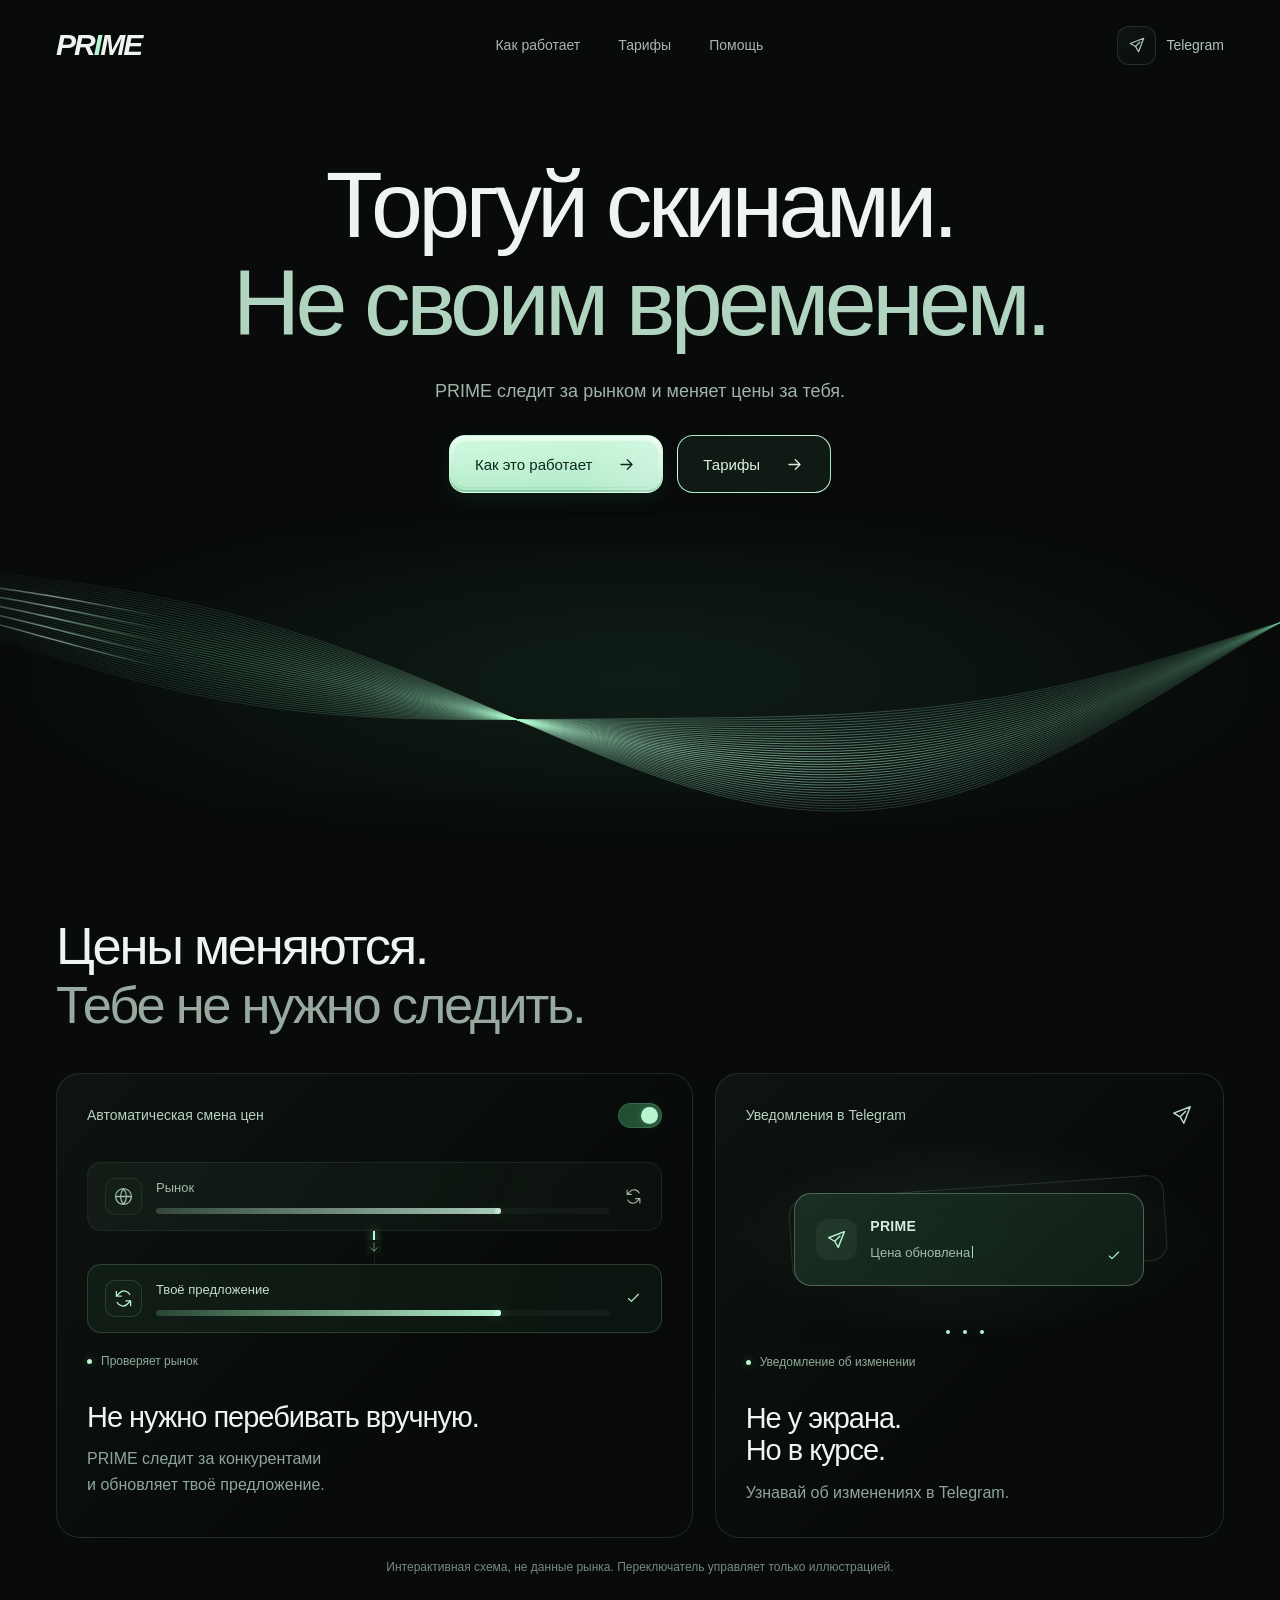
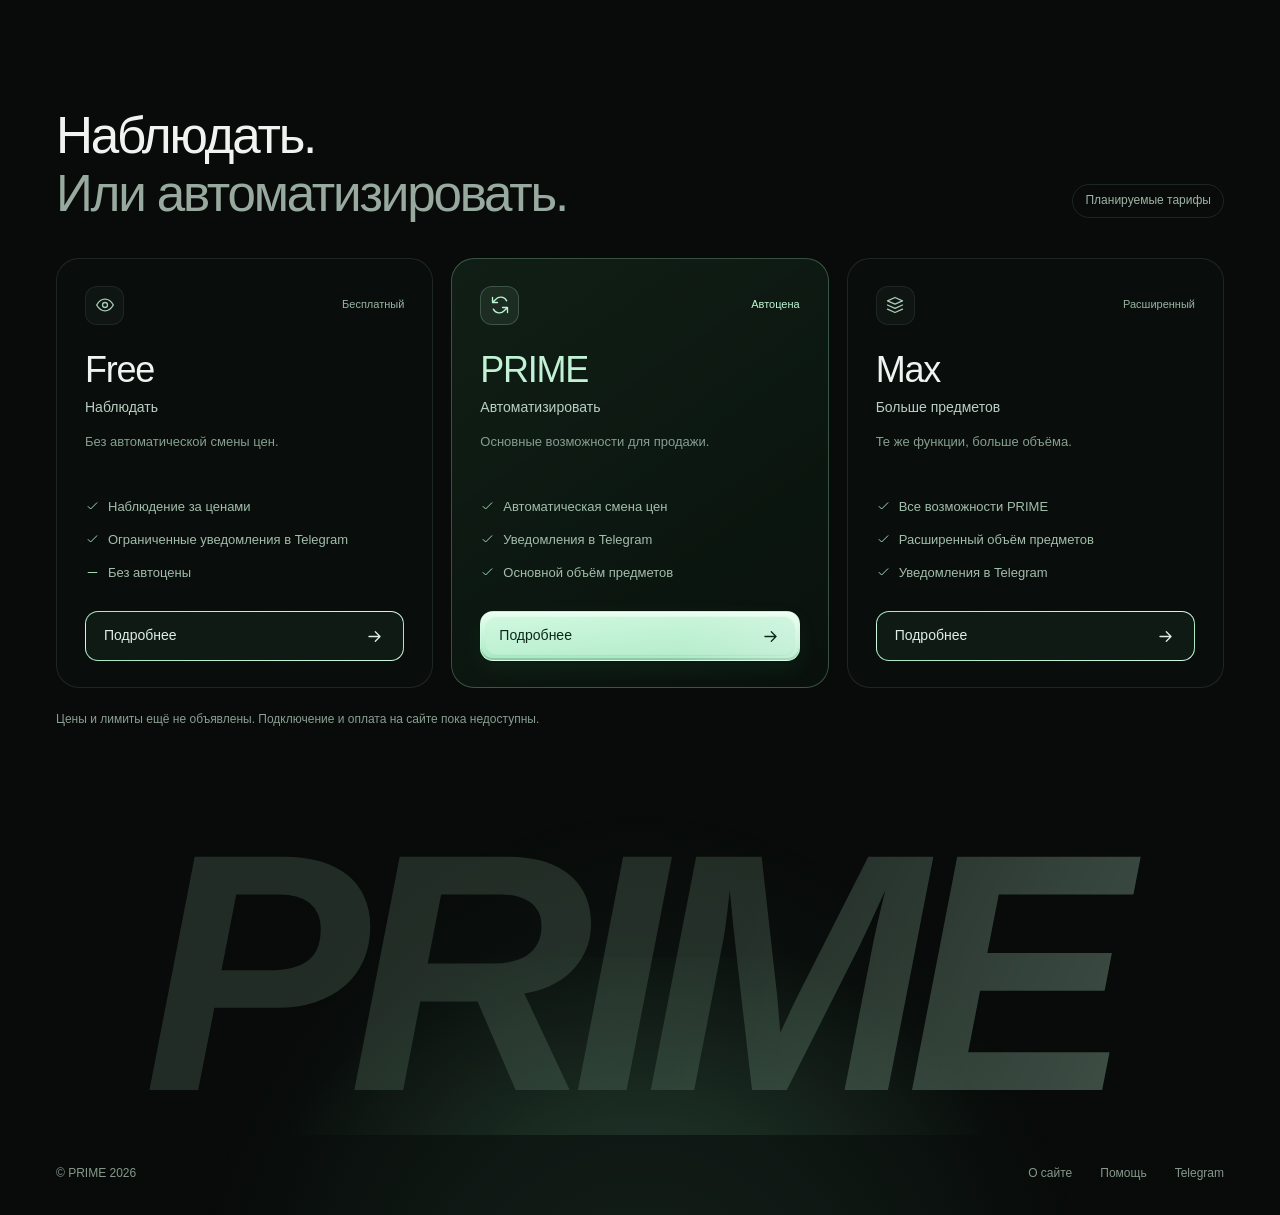
==== commit 97614491: "PRIME Flow 5: visible ribbon motion, refined controls and clear product story Replace the static-loo" ====
--- a/index.html
+++ b/index.html
@@ -1,53 +1,8 @@
 <!doctype html>
-<html lang="ru">
-<head>
-<meta charset="utf-8"><meta name="viewport" content="width=device-width,initial-scale=1">
-<meta name="theme-color" content="#090a0b"><meta name="color-scheme" content="dark">
-<title>PRIME — Торговля без лишних движений</title>
-<meta name="description" content="Твои скины. Твой контроль. Посмотри PRIME Market Center в действии: товары, цены, сделки и аналитика в одном интерфейсе.">
-<meta property="og:title" content="PRIME — Рынок твой. Время тоже."><meta property="og:description" content="Попробуй Market Center прямо в браузере."><meta property="og:type" content="website"><meta property="og:locale" content="ru_RU">
-<link rel="icon" href="./assets/favicon.svg" type="image/svg+xml">
-<link rel="stylesheet" href="./style.css"><link rel="stylesheet" href="./assets/workspace.css">
-<script src="./assets/prime-scene.js" defer></script><script src="./assets/workspace.js" defer></script><script src="./script.js" defer></script>
-</head>
-<body>
-<a href="#main" class="skip-link">К содержимому</a>
-<header class="site-header"><div class="header-wrap">
-<a class="brand" href="#top" aria-label="PRIME, в начало">PR<span>I</span>ME</a>
-<nav class="site-nav" aria-label="Навигация"><a href="#product">Приложение</a><a href="#possibilities">Возможности</a><a href="https://t.me/primebot_news" target="_blank" rel="noopener noreferrer">Telegram ↗</a></nav>
-<div class="header-actions"><button class="motion-control icon-button" type="button" aria-label="Остановить анимации" aria-pressed="false" hidden>Ⅱ</button><button class="button button-small" data-open-app="overview" type="button" hidden>Попробовать <span aria-hidden="true">↗</span></button><button class="menu-toggle icon-button" type="button" aria-label="Открыть меню" aria-expanded="false" hidden>☰</button></div>
-</div></header>
-<main id="main">
-<section class="hero" id="top">
-<div class="hero-inner wrap">
-<div class="hero-copy"><h1>Рынок твой.<br><span>Время тоже.</span></h1><p>Торговля скинами CS2.<br>Без лишних движений.</p><div class="hero-actions"><button class="button button-mint" data-open-app="overview" type="button" hidden>Попробовать PRIME <span aria-hidden="true">↗</span></button><a class="plain-link" href="https://t.me/primebot_news" target="_blank" rel="noopener noreferrer">Канал в Telegram <span aria-hidden="true">↗</span></a></div></div>
-<div class="hero-art" aria-hidden="true"><div class="hero-light"></div><div class="object-scene" data-scene="hero"><img class="scene-fallback" src="./assets/prime-mark.svg" width="600" height="600" alt=""><canvas></canvas></div></div>
-</div>
-<a class="scroll-arrow" href="#product" aria-label="Перейти к приложению">↓</a>
-</section>
-<section class="product-section wrap" id="product">
-<div class="section-heading"><div><h2>Не смотри.<br><span>Попробуй.</span></h2></div><p>Выбери товар, измени цену.<br>Всё остальное уже под рукой.</p></div>
-<div class="workspace-frame" id="embed-slot">
-<div id="market-app" class="market-app" data-theme="dark">
-<div class="app-fallback"><h3>PRIME Market Center</h3><p>Товары, цены и история сделок в одном месте.</p><noscript><p>Для интерактивного просмотра включи JavaScript.</p></noscript><a class="button" href="https://t.me/primebot_news" target="_blank" rel="noopener noreferrer">Канал PRIME ↗</a></div>
-</div></div>
-<div class="workspace-caption"><span>Никакой регистрации.</span><button class="plain-link" type="button" data-open-app hidden>На весь экран <span aria-hidden="true">↗</span></button></div>
-</section>
-<section class="possibilities wrap" id="possibilities">
-<div class="section-heading"><h2>Меньше действий.<br><span>Больше контроля.</span></h2></div>
-<div class="spotlight">
-<div class="spotlight-tabs" role="tablist" aria-label="Возможности PRIME"><button type="button" role="tab" aria-selected="true" aria-controls="feature-panel" id="feature-price" data-feature="products" tabindex="0"><span>Цены</span><span aria-hidden="true">↗</span></button><button type="button" role="tab" aria-selected="false" aria-controls="feature-panel" id="feature-analytics" data-feature="analytics" tabindex="-1"><span>Аналитика</span><span aria-hidden="true">↗</span></button><button type="button" role="tab" aria-selected="false" aria-controls="feature-panel" id="feature-settings" data-feature="settings" tabindex="-1"><span>Настройки</span><span aria-hidden="true">↗</span></button></div>
-<div id="feature-panel" class="spotlight-content" role="tabpanel" aria-labelledby="feature-price" tabindex="0">
-<div class="feature-copy"><h3 id="feature-title">Цена меняется.<br>Контроль остаётся.</h3><p id="feature-description">Лимиты и история для каждого предмета.</p><button class="plain-link" id="feature-open" data-open-app="products" type="button" hidden>Открыть товары <span aria-hidden="true">↗</span></button></div>
-<div class="feature-art" id="feature-art" aria-hidden="true"><div class="visual-price"><span>AWP | Black Nile</span><strong>229,44 <small>₽</small></strong><svg viewBox="0 0 420 140"><path class="graph-grid" d="M0 40H420M0 85H420M0 130H420"/><path class="graph-boundary" d="M0 116H420"/><path class="graph-stroke" d="M0 100C40 100 40 80 80 80S120 96 155 77 200 72 230 55 270 59 310 35 370 35 420 15"/></svg><span class="visual-limit"><span>Твоя нижняя граница</span><b>Под контролем</b></span></div></div>
-</div>
-</div></section>
-<section class="telegram-section wrap" id="telegram">
-<div class="telegram-art" aria-hidden="true"><div class="message-stack"><div class="message message-back"><span class="telegram-icon">↗</span><div><strong>PRIME</strong><p>Всё под контролем.</p></div></div><div class="message"><span class="telegram-icon">↗</span><div><strong>Предмет продан <span>13:36</span></strong><p>AWP | Ice Coaled</p><div class="message-amount"><b>354,79 ₽</b><span>Получено 337,05 ₽</span></div></div><span class="message-check">✓</span></div></div><div class="telegram-circle"></div></div>
-<div class="telegram-copy"><h2>Не у экрана.<br><span>Но в курсе.</span></h2><p>События твоей торговли в Telegram.</p><a class="button button-mint" href="https://t.me/primebot_news" target="_blank" rel="noopener noreferrer">Перейти в канал <span aria-hidden="true">↗</span></a></div>
-</section>
-</main>
-<footer class="site-footer"><div class="footer-top wrap"><h2>Твои скины.<br>Твои правила.</h2><button class="button button-light" type="button" data-open-app="overview" hidden>Открыть PRIME <span aria-hidden="true">↗</span></button></div><div class="footer-brand" aria-hidden="true">PRIME</div><div class="footer-bottom wrap"><span>© PRIME 2026</span><div><a href="https://t.me/primebot_news" target="_blank" rel="noopener noreferrer">Telegram ↗</a><a href="https://github.com/r1skme/Prime-Bot-Site" target="_blank" rel="noopener noreferrer">GitHub ↗</a><a href="#top">Наверх ↑</a></div></div></footer>
-<dialog id="app-dialog" aria-label="PRIME Market Center"><div id="app-holder"></div></dialog>
-<dialog id="workspace-dialog" class="workspace-dialog" aria-labelledby="workspace-dialog-title"><div id="workspace-dialog-content"></div></dialog>
-</body></html>
+<html lang="ru"><head><meta charset="utf-8"><meta name="viewport" content="width=device-width,initial-scale=1"><meta name="theme-color" content="#080b0a"><meta name="color-scheme" content="dark"><meta name="referrer" content="no-referrer"><meta name="robots" content="noindex,nofollow"><meta name="prime-build" content="flow-5"><meta name="description" content="PRIME следит за ценами конкурентов, обновляет твои предложения и сообщает об изменениях в Telegram."><title>PRIME - Торгуй скинами. Не своим временем.</title><link rel="icon" href="assets/favicon.svg" type="image/svg+xml"><link rel="stylesheet" href="assets/prime.css?v=5"><script src="assets/prime.js?v=5" defer></script></head><body data-page="index.html" id="top"><a class="skip" href="#main">К содержимому</a><header class="site-header"><div class="header-inner wrap"><a class="brand" href="index.html" aria-label="PRIME, главная">PR<span>I</span>ME</a><nav class="nav" id="navigation" aria-label="Основная навигация"><a href="index.html#how">Как работает</a><a href="tariffs.html" >Тарифы</a><a href="help.html" >Помощь</a></nav><div class="header-actions"><a class="social-link" href="https://t.me/primebot_news" target="_blank" rel="noopener noreferrer" aria-label="Канал PRIME в Telegram"><span class="social-tile"><svg class="icon" viewBox="0 0 24 24" fill="none" stroke="currentColor" stroke-width="1.6" stroke-linecap="round" stroke-linejoin="round" aria-hidden="true"><path d="m3 10 18-7-7 18-4-7-7-4Zm7 4 6-6"/></svg></span><span class="social-label">Telegram</span></a><button class="menu-button" type="button" aria-label="Открыть меню" aria-controls="navigation" aria-expanded="false" hidden><span></span><span></span></button></div></div></header><main id="main"><section class="hero" aria-labelledby="hero-title"><div class="hero-copy wrap"><h1 id="hero-title">Торгуй скинами.<br><span>Не своим временем.</span></h1><p class="hero-description">PRIME следит за рынком и меняет цены за тебя.</p><div class="hero-ctas"><a class="action primary" href="#how" ><span class="action-outline" aria-hidden="true"></span><span class="action-face" aria-hidden="true"></span><span class="action-label">Как это работает</span><span class="action-icon"><svg class="icon" viewBox="0 0 24 24" fill="none" stroke="currentColor" stroke-width="1.6" stroke-linecap="round" stroke-linejoin="round" aria-hidden="true"><path d="M5 12h14m-6-6 6 6-6 6"/></svg></span></a><a class="action secondary" href="tariffs.html" ><span class="action-outline" aria-hidden="true"></span><span class="action-face" aria-hidden="true"></span><span class="action-label">Тарифы</span><span class="action-icon"><svg class="icon" viewBox="0 0 24 24" fill="none" stroke="currentColor" stroke-width="1.6" stroke-linecap="round" stroke-linejoin="round" aria-hidden="true"><path d="M5 12h14m-6-6 6 6-6 6"/></svg></span></a></div></div><div class="ribbon-scene" aria-hidden="true"><div class="ribbon-haze"></div><svg class="ribbon-fallback" viewBox="0 0 1440 470" preserveAspectRatio="none"><defs><linearGradient id="ribbon-fallback-color"><stop stop-color="#71d3a5" stop-opacity="0"/><stop offset=".25" stop-color="#a4f2cb" stop-opacity=".55"/><stop offset=".53" stop-color="#c3ffe2"/><stop offset=".8" stop-color="#80c9a7" stop-opacity=".5"/><stop offset="1" stop-color="#71d3a5" stop-opacity="0"/></linearGradient></defs><g fill="none" stroke="url(#ribbon-fallback-color)" stroke-width="1.15"><path d="M-150 232.50 C160 301.00 240 404.00 560 197.00 S870 10.00 1050 247.00 S1420 317.50 1610 252.50" opacity="0.53"/><path d="M-150 233.36 C160 305.07 240 400.97 560 199.62 S870 13.79 1050 243.76 S1420 320.43 1610 253.71" opacity="0.56"/><path d="M-150 234.22 C160 309.14 240 397.93 560 202.24 S870 17.59 1050 240.52 S1420 323.36 1610 254.91" opacity="0.59"/><path d="M-150 235.09 C160 313.21 240 394.90 560 204.86 S870 21.38 1050 237.28 S1420 326.29 1610 256.12" opacity="0.62"/><path d="M-150 235.95 C160 317.28 240 391.86 560 207.48 S870 25.17 1050 234.03 S1420 329.22 1610 257.33" opacity="0.65"/><path d="M-150 236.81 C160 321.34 240 388.83 560 210.10 S870 28.97 1050 230.79 S1420 332.16 1610 258.53" opacity="0.67"/><path d="M-150 237.67 C160 325.41 240 385.79 560 212.72 S870 32.76 1050 227.55 S1420 335.09 1610 259.74" opacity="0.70"/><path d="M-150 238.53 C160 329.48 240 382.76 560 215.34 S870 36.55 1050 224.31 S1420 338.02 1610 260.95" opacity="0.72"/><path d="M-150 239.40 C160 333.55 240 379.72 560 217.97 S870 40.34 1050 221.07 S1420 340.95 1610 262.16" opacity="0.74"/><path d="M-150 240.26 C160 337.62 240 376.69 560 220.59 S870 44.14 1050 217.83 S1420 343.88 1610 263.36" opacity="0.76"/><path d="M-150 241.12 C160 341.69 240 373.66 560 223.21 S870 47.93 1050 214.59 S1420 346.81 1610 264.57" opacity="0.77"/><path d="M-150 241.98 C160 345.76 240 370.62 560 225.83 S870 51.72 1050 211.34 S1420 349.74 1610 265.78" opacity="0.78"/><path d="M-150 242.84 C160 349.83 240 367.59 560 228.45 S870 55.52 1050 208.10 S1420 352.67 1610 266.98" opacity="0.79"/><path d="M-150 243.71 C160 353.90 240 364.55 560 231.07 S870 59.31 1050 204.86 S1420 355.60 1610 268.19" opacity="0.80"/><path d="M-150 244.57 C160 357.97 240 361.52 560 233.69 S870 63.10 1050 201.62 S1420 358.53 1610 269.40" opacity="0.80"/><path d="M-150 245.43 C160 362.03 240 358.48 560 236.31 S870 66.90 1050 198.38 S1420 361.47 1610 270.60" opacity="0.80"/><path d="M-150 246.29 C160 366.10 240 355.45 560 238.93 S870 70.69 1050 195.14 S1420 364.40 1610 271.81" opacity="0.80"/><path d="M-150 247.16 C160 370.17 240 352.41 560 241.55 S870 74.48 1050 191.90 S1420 367.33 1610 273.02" opacity="0.79"/><path d="M-150 248.02 C160 374.24 240 349.38 560 244.17 S870 78.28 1050 188.66 S1420 370.26 1610 274.22" opacity="0.78"/><path d="M-150 248.88 C160 378.31 240 346.34 560 246.79 S870 82.07 1050 185.41 S1420 373.19 1610 275.43" opacity="0.77"/><path d="M-150 249.74 C160 382.38 240 343.31 560 249.41 S870 85.86 1050 182.17 S1420 376.12 1610 276.64" opacity="0.76"/><path d="M-150 250.60 C160 386.45 240 340.28 560 252.03 S870 89.66 1050 178.93 S1420 379.05 1610 277.84" opacity="0.74"/><path d="M-150 251.47 C160 390.52 240 337.24 560 254.66 S870 93.45 1050 175.69 S1420 381.98 1610 279.05" opacity="0.72"/><path d="M-150 252.33 C160 394.59 240 334.21 560 257.28 S870 97.24 1050 172.45 S1420 384.91 1610 280.26" opacity="0.70"/><path d="M-150 253.19 C160 398.66 240 331.17 560 259.90 S870 101.03 1050 169.21 S1420 387.84 1610 281.47" opacity="0.67"/><path d="M-150 254.05 C160 402.72 240 328.14 560 262.52 S870 104.83 1050 165.97 S1420 390.78 1610 282.67" opacity="0.65"/><path d="M-150 254.91 C160 406.79 240 325.10 560 265.14 S870 108.62 1050 162.72 S1420 393.71 1610 283.88" opacity="0.62"/><path d="M-150 255.78 C160 410.86 240 322.07 560 267.76 S870 112.41 1050 159.48 S1420 396.64 1610 285.09" opacity="0.59"/><path d="M-150 256.64 C160 414.93 240 319.03 560 270.38 S870 116.21 1050 156.24 S1420 399.57 1610 286.29" opacity="0.56"/><path d="M-150 257.50 C160 419.00 240 316.00 560 273.00 S870 120.00 1050 153.00 S1420 402.50 1610 287.50" opacity="0.53"/></g></svg><canvas class="ribbon-canvas"></canvas></div></section><section class="how-section wrap" id="how" aria-labelledby="how-title"><div class="section-heading reveal"><h2 id="how-title">Цены меняются.<br><span class="muted">Тебе не нужно следить.</span></h2></div><figure class="product-explainer" data-explainer><div class="explain-grid">
+<article class="auto-card scene-card reveal"><div class="card-top"><span class="card-name">Автоматическая смена цен</span><label class="switch"><span class="sr-only">Автоцена в схеме</span><input type="checkbox" checked data-auto-toggle aria-describedby="scheme-caption"><span class="switch-track" aria-hidden="true"></span></label></div>
+<div class="price-scheme" aria-hidden="true"><div class="scheme-row market-row"><span class="scheme-symbol"><svg class="icon" viewBox="0 0 24 24" fill="none" stroke="currentColor" stroke-width="1.6" stroke-linecap="round" stroke-linejoin="round" aria-hidden="true"><path d="M22 12a10 10 0 1 1-20 0 10 10 0 0 1 20 0ZM2 12h20M12 2c-5 6-5 14 0 20 5-6 5-14 0-20"/></svg></span><div class="scheme-row-content"><span class="scheme-label">Рынок</span><div class="price-track"><span class="price-level market-level"></span><span class="level-dot market-dot"></span></div></div><span class="scheme-mark market-mark"><svg class="icon" viewBox="0 0 24 24" fill="none" stroke="currentColor" stroke-width="1.6" stroke-linecap="round" stroke-linejoin="round" aria-hidden="true"><path d="M20 7a8 8 0 0 0-13-2L3 9m0-6v6h6M4 17a8 8 0 0 0 13 2l4-4m0 6v-6h-6"/></svg></span></div>
+<div class="transfer-rail"><span class="transfer-light"></span><svg class="icon" viewBox="0 0 24 24" fill="none" stroke="currentColor" stroke-width="1.6" stroke-linecap="round" stroke-linejoin="round" aria-hidden="true"><path d="M5 12h14m-6-6 6 6-6 6"/></svg></div>
+<div class="scheme-row own-row"><span class="scheme-symbol"><svg class="icon" viewBox="0 0 24 24" fill="none" stroke="currentColor" stroke-width="1.6" stroke-linecap="round" stroke-linejoin="round" aria-hidden="true"><path d="M20 7a8 8 0 0 0-13-2L3 9m0-6v6h6M4 17a8 8 0 0 0 13 2l4-4m0 6v-6h-6"/></svg></span><div class="scheme-row-content"><span class="scheme-label">Твоё предложение</span><div class="price-track"><span class="price-level own-level"></span><span class="level-dot own-dot"></span></div></div><span class="scheme-mark own-mark"><svg class="icon" viewBox="0 0 24 24" fill="none" stroke="currentColor" stroke-width="1.6" stroke-linecap="round" stroke-linejoin="round" aria-hidden="true"><path d="m5 12 4 4L19 6"/></svg></span></div></div>
+<div class="auto-status"><span class="status-dot" aria-hidden="true"></span><span class="word-window" aria-hidden="true"><span class="word-reel"><span>Проверяет рынок</span><span>Обновляет цену</span><span>Сообщает в Telegram</span><span>Проверяет рынок</span></span></span><span class="paused-label" hidden>Автоцена в схеме выключена</span><span class="sr-only">Проверяет рынок, обновляет цену и сообщает в Telegram.</span></div><div class="card-copy"><h3>Не нужно перебивать вручную.</h3><p>PRIME следит за конкурентами<br class="desktop-break"> и обновляет твоё предложение.</p></div></article>
+<article class="notice-card scene-card reveal"><div class="card-top"><span class="card-name">Уведомления в Telegram</span><svg class="icon notice-heading-icon" viewBox="0 0 24 24" fill="none" stroke="currentColor" stroke-width="1.6" stroke-linecap="round" stroke-linejoin="round" aria-hidden="true"><path d="m3 10 18-7-7 18-4-7-7-4Zm7 4 6-6"/></svg></div><div class="notice-stage" aria-hidden="true"><div class="notice-ambient"></div><div class="notice-back"></div><div class="notice-bubble"><span class="notice-avatar"><svg class="icon" viewBox="0 0 24 24" fill="none" stroke="currentColor" stroke-width="1.6" stroke-linecap="round" stroke-linejoin="round" aria-hidden="true"><path d="m3 10 18-7-7 18-4-7-7-4Zm7 4 6-6"/></svg></span><div class="notice-content"><span class="notice-from">PRIME</span><span class="notice-text">Цена обновлена<span class="typing-cursor"></span></span></div><span class="notice-check"><svg class="icon" viewBox="0 0 24 24" fill="none" stroke="currentColor" stroke-width="1.6" stroke-linecap="round" stroke-linejoin="round" aria-hidden="true"><path d="m5 12 4 4L19 6"/></svg></span></div><div class="delivery-trail"><i></i><i></i><i></i></div></div><div class="notice-signal"><span class="status-dot"></span><span>Уведомление об изменении</span></div><div class="card-copy"><h3>Не у экрана.<br> Но в курсе.</h3><p>Узнавай об изменениях в Telegram.</p></div></article></div><figcaption id="scheme-caption">Интерактивная схема, не данные рынка. Переключатель управляет только иллюстрацией.</figcaption></figure></section><section class="plans-section wrap" id="plans" aria-labelledby="plans-title"><div class="plans-heading reveal"><h2 id="plans-title">Наблюдать.<br><span class="muted">Или автоматизировать.</span></h2><span class="draft-label">Планируемые тарифы</span></div><div class="tier-grid"><article id="home-free" class="tier  reveal"><div class="tier-heading"><span class="tier-icon"><svg class="icon" viewBox="0 0 24 24" fill="none" stroke="currentColor" stroke-width="1.6" stroke-linecap="round" stroke-linejoin="round" aria-hidden="true"><path d="M2 12s4-7 10-7 10 7 10 7-4 7-10 7S2 12 2 12Z M15 12a3 3 0 1 1-6 0 3 3 0 0 1 6 0"/></svg></span><span class="tier-tag">Бесплатный</span></div><div class="tier-title"><h3>Free</h3><span>Наблюдать</span></div><p class="tier-description">Без автоматической смены цен.</p><ul><li><svg class="icon" viewBox="0 0 24 24" fill="none" stroke="currentColor" stroke-width="1.6" stroke-linecap="round" stroke-linejoin="round" aria-hidden="true"><path d="m5 12 4 4L19 6"/></svg><span>Наблюдение за ценами</span></li><li><svg class="icon" viewBox="0 0 24 24" fill="none" stroke="currentColor" stroke-width="1.6" stroke-linecap="round" stroke-linejoin="round" aria-hidden="true"><path d="m5 12 4 4L19 6"/></svg><span>Ограниченные уведомления в Telegram</span></li><li><svg class="icon" viewBox="0 0 24 24" fill="none" stroke="currentColor" stroke-width="1.6" stroke-linecap="round" stroke-linejoin="round" aria-hidden="true"><path d="M5 12h14"/></svg><span>Без автоцены</span></li></ul><a class="action secondary" href="tariffs.html#free" aria-label="Подробнее о тарифе Free" ><span class="action-outline" aria-hidden="true"></span><span class="action-face" aria-hidden="true"></span><span class="action-label">Подробнее</span><span class="action-icon"><svg class="icon" viewBox="0 0 24 24" fill="none" stroke="currentColor" stroke-width="1.6" stroke-linecap="round" stroke-linejoin="round" aria-hidden="true"><path d="M5 12h14m-6-6 6 6-6 6"/></svg></span></a></article><article id="home-prime" class="tier tier-featured reveal"><div class="tier-heading"><span class="tier-icon"><svg class="icon" viewBox="0 0 24 24" fill="none" stroke="currentColor" stroke-width="1.6" stroke-linecap="round" stroke-linejoin="round" aria-hidden="true"><path d="M20 7a8 8 0 0 0-13-2L3 9m0-6v6h6M4 17a8 8 0 0 0 13 2l4-4m0 6v-6h-6"/></svg></span><span class="tier-tag">Автоцена</span></div><div class="tier-title"><h3>PRIME</h3><span>Автоматизировать</span></div><p class="tier-description">Основные возможности для продажи.</p><ul><li><svg class="icon" viewBox="0 0 24 24" fill="none" stroke="currentColor" stroke-width="1.6" stroke-linecap="round" stroke-linejoin="round" aria-hidden="true"><path d="m5 12 4 4L19 6"/></svg><span>Автоматическая смена цен</span></li><li><svg class="icon" viewBox="0 0 24 24" fill="none" stroke="currentColor" stroke-width="1.6" stroke-linecap="round" stroke-linejoin="round" aria-hidden="true"><path d="m5 12 4 4L19 6"/></svg><span>Уведомления в Telegram</span></li><li><svg class="icon" viewBox="0 0 24 24" fill="none" stroke="currentColor" stroke-width="1.6" stroke-linecap="round" stroke-linejoin="round" aria-hidden="true"><path d="m5 12 4 4L19 6"/></svg><span>Основной объём предметов</span></li></ul><a class="action primary" href="tariffs.html#prime" aria-label="Подробнее о тарифе PRIME" ><span class="action-outline" aria-hidden="true"></span><span class="action-face" aria-hidden="true"></span><span class="action-label">Подробнее</span><span class="action-icon"><svg class="icon" viewBox="0 0 24 24" fill="none" stroke="currentColor" stroke-width="1.6" stroke-linecap="round" stroke-linejoin="round" aria-hidden="true"><path d="M5 12h14m-6-6 6 6-6 6"/></svg></span></a></article><article id="home-max" class="tier  reveal"><div class="tier-heading"><span class="tier-icon"><svg class="icon" viewBox="0 0 24 24" fill="none" stroke="currentColor" stroke-width="1.6" stroke-linecap="round" stroke-linejoin="round" aria-hidden="true"><path d="m3 7 9-4 9 4-9 4-9-4Zm0 5 9 4 9-4M3 17l9 4 9-4"/></svg></span><span class="tier-tag">Расширенный</span></div><div class="tier-title"><h3>Max</h3><span>Больше предметов</span></div><p class="tier-description">Те же функции, больше объёма.</p><ul><li><svg class="icon" viewBox="0 0 24 24" fill="none" stroke="currentColor" stroke-width="1.6" stroke-linecap="round" stroke-linejoin="round" aria-hidden="true"><path d="m5 12 4 4L19 6"/></svg><span>Все возможности PRIME</span></li><li><svg class="icon" viewBox="0 0 24 24" fill="none" stroke="currentColor" stroke-width="1.6" stroke-linecap="round" stroke-linejoin="round" aria-hidden="true"><path d="m5 12 4 4L19 6"/></svg><span>Расширенный объём предметов</span></li><li><svg class="icon" viewBox="0 0 24 24" fill="none" stroke="currentColor" stroke-width="1.6" stroke-linecap="round" stroke-linejoin="round" aria-hidden="true"><path d="m5 12 4 4L19 6"/></svg><span>Уведомления в Telegram</span></li></ul><a class="action secondary" href="tariffs.html#max" aria-label="Подробнее о тарифе Max" ><span class="action-outline" aria-hidden="true"></span><span class="action-face" aria-hidden="true"></span><span class="action-label">Подробнее</span><span class="action-icon"><svg class="icon" viewBox="0 0 24 24" fill="none" stroke="currentColor" stroke-width="1.6" stroke-linecap="round" stroke-linejoin="round" aria-hidden="true"><path d="M5 12h14m-6-6 6 6-6 6"/></svg></span></a></article></div><p class="plans-note">Цены и лимиты ещё не объявлены. Подключение и оплата на сайте пока недоступны.</p></section></main><footer class="site-footer"><div class="footer-word-wrap"><div class="brand-huge" aria-hidden="true">PR<span>I</span>ME</div><div class="footer-glow" aria-hidden="true"></div></div><div class="footer-bottom wrap"><span>© PRIME 2026</span><nav aria-label="Дополнительная навигация"><a href="information.html">О сайте</a><a href="help.html">Помощь</a><a href="https://t.me/primebot_news" target="_blank" rel="noopener noreferrer">Telegram</a></nav></div></footer></body></html>
--- a/assets/prime.css
+++ b/assets/prime.css
@@ -0,0 +1,48 @@
+/* PRIME Flow 5. System fonts. No remote assets.
+   Adaptations of the owner's Uiverse references are scoped by component.
+   Authors and MIT notice: THIRD_PARTY_NOTICES.md. */
+:root{--bg:#080b0a;--ink:#eff4f0;--muted:#98aaa0;--mint:#b5f5d3;--line:#bde7ce1c;--ease:cubic-bezier(.22,1,.36,1);color-scheme:dark}
+*{box-sizing:border-box}html{scroll-behavior:smooth;scroll-padding-top:105px}body{margin:0;background:var(--bg);color:var(--ink);font:16px/1.6 Arial,"Helvetica Neue",sans-serif;-webkit-font-smoothing:antialiased;overflow-x:clip}h1,h2,h3,p,figure{margin:0}h1,h2,h3{font-weight:400;line-height:1.1;letter-spacing:-.043em}h2{font-size:clamp(35px,4vw,60px)}button,input{font:inherit}button{border:0;color:inherit;cursor:pointer}a{color:inherit;text-decoration:none}a,button,input,summary{touch-action:manipulation;-webkit-tap-highlight-color:transparent}svg{display:block;flex:none}button:focus-visible,a:focus-visible,input:focus-visible,[tabindex]:focus-visible{outline:2px solid var(--mint);outline-offset:6px}[hidden]{display:none!important}::selection{background:var(--mint);color:#0b2417}.wrap{width:min(1240px,calc(100% - 112px));margin-inline:auto}.muted{color:var(--muted)}.icon{width:21px;height:21px}.sr-only{position:absolute;width:1px;height:1px;padding:0;margin:-1px;clip:rect(0,0,0,0);overflow:hidden;white-space:nowrap}.skip{position:fixed;z-index:100;left:22px;top:12px;background:var(--mint);color:#0a2718;padding:10px 18px;transform:translateY(-200%);border-radius:8px}.skip:focus{transform:none}
+/* Menu surface: nazar-gavrylyk. Social tile: Itskrish01 + satyamchaudharydev. */
+.site-header{position:fixed;inset:0 0 auto;z-index:40;padding-block:25px;transition:background .3s,padding .3s}.scrolled .site-header{padding-block:15px;background:#080b0aec;backdrop-filter:blur(16px)}.header-inner{display:flex;align-items:center;justify-content:space-between;gap:30px}.brand{font:italic 900 30px/1 Arial,sans-serif;letter-spacing:-.065em}.brand>span{color:var(--mint)}.nav{display:flex;align-items:center;gap:10px}.nav a{font-size:14px;color:#a7b6ad;padding:9px 14px;border-radius:9px;transition:background .25s,color .25s,transform .25s}.nav a:hover,.nav a[aria-current]{color:#def7e9;background:#a2e9bf0c}.nav a:hover{transform:translateY(-1px)}.header-actions{display:flex;align-items:center;gap:18px}.social-link{display:flex;align-items:center;gap:10px;color:#b1c5b9;font-size:14px;transition:color .3s}.social-tile{position:relative;display:grid;place-items:center;width:39px;height:39px;border:1px solid #afe6c425;border-radius:12px;background:linear-gradient(135deg,#a7f4cf0c,#a7f4cf03);overflow:hidden;transition:box-shadow .3s,border-color .3s,background .3s}.social-tile::before{content:"";position:absolute;inset:-40%;background:linear-gradient(90deg,transparent,#b9f9d323,transparent);transform:translateX(-100%) rotate(-20deg);transition:transform .55s}.social-tile .icon{width:18px;height:18px;transition:transform .4s var(--ease)}.social-link:hover,.social-link:focus-visible{color:#e5fff0}.social-link:hover .social-tile,.social-link:focus-visible .social-tile{border-color:#aef7cd69;box-shadow:0 0 24px #a0f3c316;background:#a7f4cf09}.social-link:hover .social-tile::before,.social-link:focus-visible .social-tile::before{transform:translateX(100%) rotate(-20deg)}.social-link:hover .icon{transform:translate(2px,-2px)}.menu-button{display:none;width:40px;height:40px;align-items:center;justify-content:center;flex-direction:column;gap:6px;border-radius:10px;background:#b9f0d00a}.menu-button span{height:1px;width:20px;background:#d6eee0;transition:transform .25s}.menu-button[aria-expanded=true] span:first-child{transform:translateY(3.5px) rotate(45deg)}.menu-button[aria-expanded=true] span:last-child{transform:translateY(-3.5px) rotate(-45deg)}
+/* Primary surface: marcelodolza. Sweep: mrhyddenn. Restrained glow: cssbuttons-io.
+   Text never disappears or changes to a false success state. */
+.action{position:relative;isolation:isolate;display:inline-flex;align-items:center;justify-content:center;gap:24px;min-height:58px;padding:16px 25px;border-radius:16px;border:1px solid transparent;font-size:15px;font-weight:500;line-height:1.4;white-space:nowrap;transition:transform .25s var(--ease),box-shadow .3s,color .3s,border-color .3s;background:#12251b}.action-label,.action-icon{position:relative;z-index:4}.action-icon{display:flex;align-items:center;justify-content:center;width:21px;overflow:hidden}.action-icon .icon{width:19px;height:19px;transition:transform .35s var(--ease)}.action:hover .action-icon .icon,.action:focus-visible .action-icon .icon{transform:translateX(3px)}.action:hover{transform:translateY(-2px)}.action:active{transform:translateY(1px) scale(.985)}.action.primary{color:#0c281a;border-color:#ceffe573;background:linear-gradient(180deg,#e8fff1,#a8e8c2);box-shadow:0 1px 0 #f4fff799 inset,0 -2px 0 #214e3433 inset,0 7px 21px #52c98b14,0 1px 3px #0005}.action.primary .action-face{position:absolute;z-index:1;inset:4px;border-radius:12px;background:linear-gradient(175deg,#d0f9df,#b1eac9);box-shadow:0 1px 1px #fcfff780 inset,0 -1px 1px #48876422 inset;transition:background .35s}.action.primary::after{content:"";position:absolute;inset:0;z-index:2;border-radius:inherit;background:linear-gradient(115deg,transparent 22%,#fff7 44%,#fff9 50%,transparent 70%);background-size:300% 100%;background-position:150% 0;pointer-events:none;animation:button-sheen 7s ease-in-out infinite}.action.primary:hover,.action.primary:focus-visible{box-shadow:0 1px 0 #fff9 inset,0 8px 32px #89f4b832,0 0 0 1px #d1ffe43d}.action.primary:hover .action-face{background:linear-gradient(175deg,#e7fff0,#baf5d2)}.action-outline{position:absolute;z-index:0;inset:-2px;border-radius:18px;overflow:hidden;opacity:0;transition:opacity .3s}.action-outline::before{content:"";position:absolute;inset:-180%;background:conic-gradient(from 180deg,transparent 60%,#e8fff8 81%,transparent 94%);animation:edge-turn 3s linear infinite;animation-play-state:paused}.action:hover .action-outline,.action:focus-visible .action-outline{opacity:.7}.action:hover .action-outline::before,.action:focus-visible .action-outline::before{animation-play-state:running}
+/* Secondary: adamgiebl's sliding angled cover, adapted to PRIME mint. */
+.action.secondary{color:#dcefe3;border-color:#b2e5c530;background:linear-gradient(100deg,#a3eac2,#d4fde5);overflow:hidden}.action.secondary::before{content:"";position:absolute;z-index:1;inset:0 auto 0 -16%;width:132%;background:#101a14;transform:skew(28deg);transition:transform .45s cubic-bezier(.3,1,.8,1)}.action.secondary:hover,.action.secondary:focus-visible{color:#10291b;border-color:#bbf2d15c;box-shadow:0 6px 25px #88f3b416}.action.secondary:hover::before,.action.secondary:focus-visible::before{transform:translateX(105%) skew(28deg)}.action.secondary .action-outline{display:none}.action.secondary .action-face{display:none}.text-link{display:inline-flex;align-items:center;gap:13px;color:#b8cec1;font-size:14px;transition:color .25s}.text-link:hover{color:var(--mint)}
+@keyframes button-sheen{0%,58%{background-position:150% 0}83%,100%{background-position:-70% 0}}@keyframes edge-turn{to{transform:rotate(360deg)}}
+/* Same quiet typography as the approved version, with shorter new copy. */
+.hero{position:relative;isolation:isolate;min-height:max(830px,94svh);padding:156px 0 330px}.hero-copy{position:relative;z-index:2;text-align:center}.hero h1{font-size:clamp(70px,7.3vw,109px);font-weight:400;line-height:1.045;letter-spacing:-.05em}.hero h1>span{color:#b0d4bf}.hero-description{font-size:18px;color:#a0b4a8;margin:27px auto 0;line-height:1.5;max-width:600px}.hero-ctas{display:flex;align-items:center;justify-content:center;gap:14px;margin-top:30px}.hero h1{animation:enter .85s var(--ease) both}.hero-description{animation:enter .8s .08s var(--ease) both}.hero-ctas{animation:enter .8s .16s var(--ease) both}
+/* The ribbon has no frame/background edge. JS continuously deforms real geometry.
+   CSS fallback remains animated with scripts blocked. Edge masks: PriyanshuGupta28. */
+.ribbon-scene{position:absolute;inset:auto -6% -8px;height:380px;z-index:0;pointer-events:none;mask-image:linear-gradient(0deg,transparent,#000 18%,#000 78%,transparent);-webkit-mask-image:linear-gradient(0deg,transparent,#000 18%,#000 78%,transparent)}.ribbon-haze{position:absolute;inset:3% 3% -5%;background:radial-gradient(ellipse at 50% 50%,#51c1871a,transparent 68%);animation:haze 7s ease-in-out infinite alternate}.ribbon-canvas,.ribbon-fallback{position:absolute;inset:0;width:100%;height:100%}.ribbon-canvas{opacity:0;transition:opacity .5s}.canvas-ready .ribbon-canvas{opacity:1}.ribbon-fallback{overflow:visible;transform-origin:center;animation:ribbon-drift 6.5s ease-in-out infinite alternate;transition:opacity .5s}.canvas-ready .ribbon-fallback{opacity:0}
+@keyframes ribbon-drift{from{transform:translate(-1.5%,7%) rotate(-3deg) scaleY(.85)}to{transform:translate(1.5%,-8%) rotate(3deg) scaleY(1.18)}}@keyframes haze{from{opacity:.6;transform:translateX(-2%)}to{opacity:1;transform:translateX(3%)}}
+/* An explainer, not a simulated account. Every label survives without scripts. */
+.how-section{padding-block:70px 60px}.section-heading{margin-bottom:38px}.section-heading h2{font-size:clamp(36px,4.1vw,60px);line-height:1.13}.explain-grid{display:grid;grid-template-columns:1.25fr 1fr;gap:22px}.scene-card{position:relative;isolation:isolate;border:1px solid #b4ecc821;border-radius:24px;padding:27px 30px 31px;background:linear-gradient(135deg,#b2f7d00a,transparent 65%);overflow:hidden;transition:border-color .35s}.scene-card::before,.tier::before{content:"";position:absolute;inset:0;z-index:-1;pointer-events:none;background:radial-gradient(400px circle at var(--mx,50%) var(--my,35%),#b0f8cd11,transparent 68%);opacity:0;transition:opacity .35s}.scene-card:hover::before,.tier:hover::before{opacity:1}.scene-card:hover{border-color:#b6f4d038}.card-top{display:flex;align-items:center;justify-content:space-between;gap:18px;min-height:29px}.card-name{font-size:14px;color:#b8d0c2}.card-copy h3{font-size:29px;letter-spacing:-.035em;line-height:1.13}.card-copy p{font-size:16px;line-height:1.6;color:#8fa69a;margin-top:13px}.notice-heading-icon{width:22px;height:22px;color:#bddbca}
+/* TimTrayler: accessible input is visually hidden, never display:none. */
+.switch{position:relative;display:inline-flex;cursor:pointer;flex:none}.switch input,.compare-toggle input{position:absolute;inset:0;width:100%;height:100%;opacity:0;z-index:2;cursor:pointer;margin:0}.switch-track{position:relative;display:block;width:44px;height:25px;border-radius:30px;background:#28332c;border:1px solid #b5d6c31d;transition:background .25s}.switch-track::before{content:"";position:absolute;top:3px;left:3px;width:17px;height:17px;border-radius:50%;background:#98a59d;transition:transform .3s var(--ease),background .3s,box-shadow .3s}input:checked+.switch-track{background:#224e34;border-color:#92e6b32d}input:checked+.switch-track::before{transform:translateX(19px);background:#b6f5ce;box-shadow:0 0 9px #9fffc73b}input:focus-visible+.switch-track{outline:2px solid var(--mint);outline-offset:5px}
+.price-scheme{padding-top:32px;margin-bottom:16px}.scheme-row{display:flex;align-items:center;gap:14px;padding:15px 17px;border:1px solid #a2d4b917;border-radius:14px;background:linear-gradient(110deg,#17251c99,#10181277)}.scheme-symbol{display:grid;place-items:center;width:37px;height:37px;border:1px solid #8aa69724;border-radius:10px;color:#9ebcab;background:#17251d55}.scheme-symbol .icon{width:19px;height:19px}.scheme-row-content{flex:1;min-width:0}.scheme-label{display:block;color:#a5b9ac;font-size:13px;margin-bottom:10px}.price-track{height:6px;width:100%;border-radius:8px;position:relative;background:#c4f7d80a}.price-level{position:absolute;left:0;top:0;height:6px;border-radius:8px;width:76%;background:linear-gradient(90deg,#698d7755,#a8cbb8);animation:market-price 9s var(--ease) infinite}.price-level::after{content:"";position:absolute;width:6px;height:6px;right:0;top:0;border-radius:50%;background:#c4e4d2;box-shadow:0 0 10px #c1f1d532}.level-dot{display:none}.own-level{animation-name:own-price;background:linear-gradient(90deg,#4b916551,#b8f4d0)}.own-level::after{background:#c8ffe0;box-shadow:0 0 13px #9fffc77a}.own-row{border-color:#a6eab52f;background:linear-gradient(110deg,#192f216b,#0f211577)}.own-row .scheme-symbol{color:#b8f4cd;border-color:#a2eeb429}.own-row .scheme-label{color:#c2ddcb}.scheme-mark{display:grid;place-items:center;width:20px;height:28px;color:#9fb6a8}.scheme-mark .icon{width:17px;height:17px}.market-mark{animation:market-mark 9s ease-in-out infinite}.own-mark{color:#bbf5cf;animation:own-check 9s ease-in-out infinite}.transfer-rail{position:relative;height:33px;width:1px;margin:0 auto;background:#a7ebc018;display:flex;align-items:center;justify-content:center}.transfer-rail>.icon{width:14px;height:14px;transform:rotate(90deg);color:#a7f4c889;background:#0d1710;z-index:1}.transfer-light{position:absolute;top:0;height:40%;width:2px;background:#bafdd1;box-shadow:0 0 9px #9af2b9;animation:transfer 3s ease-in-out infinite}.auto-status,.notice-signal{display:flex;align-items:center;gap:9px;font-size:12px;color:#8eac99;min-height:26px;margin-bottom:26px}.status-dot{display:block;width:5px;height:5px;border-radius:50%;background:#b8f6cf;box-shadow:0 0 9px #aaf4c15c;flex:none}.auto-status .status-dot{animation:status-breathe 3s ease-in-out infinite}
+/* kennyotsu: restrained rolling verb list; only this small label moves. */
+.word-window{position:relative;height:23px;line-height:23px;overflow:hidden;mask-image:linear-gradient(transparent,#000 12%,#000 86%,transparent);-webkit-mask-image:linear-gradient(transparent,#000 12%,#000 86%,transparent)}.word-reel{display:block;animation:word-cycle 9s var(--ease) infinite}.word-reel>span{display:block;height:23px}.auto-off .own-level,.auto-off .own-mark,.auto-off .notice-bubble,.auto-off .notice-text,.auto-off .notice-check,.auto-off .notice-back,.auto-off .delivery-trail i{animation-play-state:paused}.auto-off .own-row{opacity:.55}.auto-off .auto-status .status-dot{animation:none;background:#8a998f;box-shadow:none}.auto-off .transfer-light{opacity:0;animation-play-state:paused}.auto-off .word-window{display:none}.auto-off .paused-label{display:inline!important}
+@keyframes market-price{0%,20%{width:76%}29%,51%{width:48%}60%,83%{width:64%}96%,100%{width:76%}}@keyframes own-price{0%,29%{width:76%}38%,60%{width:48%}69%,89%{width:64%}100%{width:76%}}@keyframes market-mark{0%,20%,38%,51%,69%,83%,100%{transform:rotate(0);opacity:.55}29%,60%,96%{transform:rotate(130deg);opacity:1}}@keyframes own-check{0%,22%,52%,84%,100%{opacity:.3}40%,70%,96%{opacity:1}}@keyframes transfer{0%{transform:translateY(0);opacity:0}35%{opacity:.8}85%{transform:translateY(20px);opacity:.1}100%{transform:translateY(20px);opacity:0}}@keyframes word-cycle{0%,26%{transform:translateY(0)}34%,59%{transform:translateY(-23px)}67%,92%{transform:translateY(-46px)}100%{transform:translateY(-69px)}}@keyframes status-breathe{0%,100%{opacity:.4}50%{opacity:1}}
+/* Typing from ilkhoeri; no terminal, fabricated prices, dates or sales. */
+.notice-stage{position:relative;min-height:220px;display:flex;align-items:center;justify-content:center;isolation:isolate}.notice-ambient{position:absolute;inset:0 -10%;z-index:-1;background:radial-gradient(ellipse,#98e3b51b,transparent 65%);animation:status-breathe 9s ease-in-out infinite}.notice-back{position:absolute;left:10%;right:6%;height:86px;top:57px;border:1px solid #bbf2d124;border-radius:17px;background:#a8f1c503;transform:rotate(-4deg);animation:back-note 9s ease-in-out infinite}.notice-bubble{position:relative;display:flex;align-items:center;gap:13px;padding:21px;width:95%;max-width:350px;border:1px solid #c2f9d94a;border-radius:17px;background:linear-gradient(140deg,#1b3023f5,#111f17f5);box-shadow:0 14px 45px #0004;animation:notice-arrive 9s var(--ease) infinite}.notice-avatar{display:grid;place-items:center;width:41px;height:41px;border-radius:12px;color:#baf4ce;background:#b4f4cd0e;flex:none}.notice-avatar .icon{width:21px;height:21px}.notice-content{display:flex;flex-direction:column;gap:3px;min-width:0;flex:1}.notice-from{color:#d5eddf;font-size:14px;font-weight:600;letter-spacing:.02em}.notice-text{display:block;font-size:13px;color:#a0beab;white-space:nowrap;width:100%;max-width:150px;overflow:hidden;animation:type-notice 9s steps(15,end) infinite;line-height:23px}.typing-cursor{display:inline-block;margin-left:2px;height:12px;width:1px;background:#a6e1bb;vertical-align:-1px;animation:caret 1.2s step-end infinite}.notice-check{color:#b4f7cb;align-self:flex-end;animation:notice-check 9s ease infinite}.notice-check .icon{width:16px;height:16px}.delivery-trail{position:absolute;bottom:16px;left:calc(50% - 23px);display:flex;gap:13px}.delivery-trail i{width:4px;height:4px;border-radius:100px;background:#baeecd;animation:status-breathe 3s ease-in-out infinite}.delivery-trail i:nth-child(2){animation-delay:.35s}.delivery-trail i:nth-child(3){animation-delay:.7s}.notice-signal{margin-bottom:26px}.product-explainer figcaption{font-size:12px;color:#768a7e;margin-top:20px;text-align:center;line-height:1.6}.explain-grid .card-copy{margin-top:auto}
+@keyframes notice-arrive{0%,8%{transform:translateY(13px);opacity:.35}21%,80%{transform:translateY(0);opacity:1}96%,100%{transform:translateY(-9px);opacity:.35}}@keyframes back-note{0%,100%{transform:rotate(-4deg) translateY(3px);opacity:.45}45%{transform:rotate(-3deg) translateY(-4px);opacity:.8}}@keyframes type-notice{0%,15%{max-width:0}41%,87%{max-width:150px}100%{max-width:0}}@keyframes notice-check{0%,45%,100%{opacity:.1}55%,85%{opacity:1}}@keyframes caret{50%{opacity:0}}
+/* A complete comparison replaces the empty slogan + orphaned button. */
+.plans-section{padding-block:70px 25px}.plans-heading{display:flex;align-items:flex-end;justify-content:space-between;gap:28px;margin-bottom:35px}.plans-heading h2{font-size:clamp(35px,4vw,58px);line-height:1.13}.draft-label{display:block;font-size:12px;color:#9cb4a5;border:1px solid #a3d5b923;padding:6px 12px;border-radius:30px;white-space:nowrap;margin-bottom:5px}.tier-grid{display:grid;grid-template-columns:repeat(3,1fr);gap:18px}.tier{position:relative;isolation:isolate;display:flex;flex-direction:column;min-width:0;border:1px solid #b0d9c21f;border-radius:23px;padding:27px 28px 26px;background:#b4f6cf03;overflow:hidden;transition:background .3s,border-color .3s}.tier:hover{border-color:#b2eacc45}.tier-featured{border-color:#a5efc547;background:linear-gradient(145deg,#234c324f,#0c191077)}.tier-heading{display:flex;align-items:center;justify-content:space-between;gap:16px}.tier-icon{display:grid;place-items:center;width:39px;height:39px;border-radius:12px;background:#b4eccc09;border:1px solid #c4f8d914;color:#a6ccb6}.tier-featured .tier-icon{background:#b4eccc13;color:#b9f5d0;border-color:#c4f8d932}.tier-icon .icon{width:20px;height:20px}.tier-tag{color:#97b5a3;font-size:11px}.tier-featured .tier-tag{color:#c0f6d6}.tier-title{margin-top:25px;display:flex;flex-direction:column;gap:7px}.tier-title h3{font-size:36px;letter-spacing:-.035em}.tier-featured .tier-title h3{color:#c1f2d5}.tier-title>span{font-size:14px;color:#bad0c3}.tier-description{color:#869f8f;font-size:13px;line-height:1.55;margin-top:13px;min-height:41px}.tier ul{padding:0;margin:24px 0 28px;list-style:none;display:flex;flex-direction:column;gap:13px}.tier li{display:flex;align-items:flex-start;gap:8px;font-size:13px;line-height:1.55;color:#a2beac}.tier li .icon{width:15px;height:15px;margin-top:2px;color:#a1d6b5}.tier .action{margin-top:auto;font-size:14px;min-height:50px;padding:12px 18px;border-radius:13px;justify-content:space-between;width:100%}.tier .action-face{border-radius:10px}.plans-note{font-size:12px;color:#8a9f91;line-height:1.7;margin-top:21px;max-width:850px}.tariff-page .tier-grid{margin-top:28px}
+/* Preserve the approved large lower PRIME and its green underlight. Text sheen:
+   neerajbaniwal's background-clip idea, without absolute positioning or new fonts. */
+.site-footer{position:relative;isolation:isolate;padding-top:40px;overflow:hidden}.site-footer::before{content:"";position:absolute;inset:0 10% -50%;z-index:-1;pointer-events:none;background:radial-gradient(ellipse at 50% 100%,#589c7430,transparent 65%)}.footer-word-wrap{position:relative;margin-top:18px;width:100%;overflow:hidden}.brand-huge{position:relative;font-family:"Segoe UI Variable Text","Segoe UI",Arial,sans-serif;font-size:clamp(110px,26.5vw,420px);line-height:.95;letter-spacing:-.063em;text-align:center;color:#607368;font-weight:900;font-style:italic;opacity:.4;transform:translateX(-1%);user-select:none;background:linear-gradient(115deg,#4b6053 25%,#b8e8ca 48%,#4b6053 68%);background-size:240% 100%;background-clip:text;-webkit-background-clip:text;-webkit-text-fill-color:transparent;animation:footer-sheen 11s ease-in-out infinite}.brand-huge span{color:inherit}.footer-glow{position:absolute;inset:45% 18% -120%;background:radial-gradient(ellipse at 50% 45%,#88edab26,transparent 64%);pointer-events:none}.footer-bottom{display:flex;align-items:center;justify-content:space-between;gap:24px;padding-block:29px 32px;color:#86998c;font-size:12px}.footer-bottom nav{display:flex;align-items:center;gap:28px}.footer-bottom a{transition:color .25s}.footer-bottom a:hover{color:var(--mint)}@keyframes footer-sheen{0%,30%{background-position:130% 0}80%,100%{background-position:-40% 0}}
+/* Secondary pages, FAQ grid expansion adapted from ashif_6672. */
+.page-intro{padding-top:161px;padding-bottom:44px}.page-intro h1{font-size:clamp(43px,5.6vw,79px);line-height:1.1}.page-lead{font-size:18px;line-height:1.7;color:#a1b6a7;max-width:690px;margin-top:25px}.release-note{border:1px solid #b0e7c323;padding:17px 21px;border-radius:13px;background:#b9f5d105;color:#9fbba8;font-size:14px;line-height:1.7}.comparison{padding-top:70px}.comparison-heading{display:flex;align-items:center;justify-content:space-between;gap:25px;margin-bottom:25px}.comparison h2{font-size:38px}.compare-toggle{display:flex;align-items:center;gap:12px;position:relative;cursor:pointer;font-size:14px;color:#aac4b3}.compare-toggle input{width:44px}.table-scroll{overflow-x:auto}table{border-collapse:collapse;width:100%;min-width:625px;font-size:14px}th,td{padding:20px 12px;text-align:left;border-bottom:1px solid var(--line)}th{font-weight:400;color:#c6dbcc}td{color:#9fb9a7}thead th{color:#c2f0d3}.subpage-cta{display:flex;align-items:center;justify-content:space-between;gap:30px;padding-block:75px 30px}.subpage-cta h2{font-size:34px}.note-panel{padding-block:30px 40px;display:flex;gap:35px;align-items:center;justify-content:space-between}.note-panel>p{color:#95ad9d;max-width:760px;font-size:15px}.help-content{max-width:1040px;padding-bottom:35px}.search-field{display:flex;align-items:center;gap:14px;padding:17px 20px;border:1px solid #b5ebc925;border-radius:14px;background:#b5efce05;color:#8cae99;transition:border-color .2s}.search-field:focus-within{border-color:#b3e7c561}.search-field input{border:0;outline:0;background:transparent;width:100%;min-width:0;color:#d9eddf;font-size:16px}.search-field input::placeholder{color:#789584}.faq-filters{display:flex;flex-wrap:wrap;gap:6px;margin:23px 0}.faq-filters button{font-size:13px;padding:8px 13px;color:#96b4a1;background:none;border-radius:9px;transition:background .25s,color .25s}.faq-filters button:hover,.faq-filters button[aria-pressed=true]{color:#d1f3dc;background:#b6edca10}.faq{border-bottom:1px solid var(--line)}.faq h2{font-size:18px;line-height:1.4;letter-spacing:-.01em}.faq-question{display:flex;align-items:center;justify-content:space-between;gap:24px;width:100%;text-align:left;padding:24px 0;background:none;font:inherit;transition:color .25s}.faq-question:hover{color:#ccf4db}.faq-question .icon{width:19px;height:19px;transition:transform .3s var(--ease)}.faq-question[aria-expanded=true] .icon{transform:rotate(45deg)}.faq-collapse{display:grid;grid-template-rows:1fr;transition:grid-template-rows .4s var(--ease),opacity .3s;opacity:1}.js .faq-closed .faq-collapse{grid-template-rows:0fr;opacity:0}.faq-collapse>div{overflow:hidden}.faq-answer{font-size:16px;line-height:1.75;color:#95b29f;padding:0 30px 25px 0;max-width:870px}.empty-state{padding-block:35px;color:#adc1b3}.reading{max-width:1000px;padding-bottom:35px}.reading article{margin-bottom:36px}.reading h2{font-size:27px;letter-spacing:-.03em;margin-bottom:14px}.reading p{font-size:16px;line-height:1.8;color:#9eb4a4}.not-found .action{margin-top:30px}.reveal{opacity:1}.reveal.entering{animation:enter .7s var(--ease) both}@keyframes enter{from{opacity:.2;transform:translateY(16px)}to{opacity:1;transform:none}}
+@media(min-width:1800px){.hero{padding-top:194px;min-height:980px;padding-bottom:375px}.hero h1{font-size:119px}.ribbon-scene{height:440px}}
+@media(max-width:1100px){.wrap{width:calc(100% - 64px)}.hero h1{font-size:clamp(65px,8.1vw,100px)}.scene-card{padding:23px 24px 28px}.tier{padding:24px 21px}.notice-bubble{padding:18px 15px;gap:10px}.card-copy h3{font-size:26px}.scheme-row{padding:13px}.notice-stage{min-height:213px}.tier-title h3{font-size:32px}.nav{gap:1px}.nav a{padding:9px 11px}}
+@media(max-width:760px){html{scroll-padding-top:92px}.wrap{width:calc(100% - 40px)}.site-header{padding-block:20px}.header-inner{gap:18px}.brand{font-size:27px}.header-actions{gap:14px}.social-label{display:none}.social-tile{width:36px;height:36px;border-radius:11px}.menu-button:not([hidden]){display:flex}.nav{position:absolute;top:73px;left:20px;right:20px;display:flex;flex-direction:column;align-items:stretch;gap:5px;background:#101b14f7;border:1px solid #c0efcf24;padding:13px;border-radius:15px;box-shadow:0 14px 35px #0004}.js .nav{display:none}.js .nav.open{display:flex;animation:enter .25s var(--ease)}.nav a{font-size:15px;padding:12px}.nav a:hover{transform:translateX(2px)}body:not(.js) .site-header{position:relative}body:not(.js) .header-inner{flex-wrap:wrap}body:not(.js) .nav{position:static;order:3;flex-basis:100%;flex-direction:row;justify-content:space-between;background:none;border:0;padding:0;box-shadow:none}body:not(.js) .nav a{font-size:12px;padding:6px 0}.hero{min-height:max(705px,90svh);padding-top:149px;padding-bottom:228px}.hero h1{font-size:clamp(34px,9.8vw,68px);line-height:1.1;letter-spacing:-.045em}.hero-description{font-size:16px;max-width:335px;line-height:1.55;margin-top:23px}.hero-ctas{gap:10px;margin-top:25px}.action{font-size:14px;min-height:53px;padding:14px 20px;gap:15px;border-radius:14px}.action.primary .action-face{border-radius:10px}.action-icon{width:17px}.action-icon .icon{width:17px;height:17px}.ribbon-scene{height:290px;left:-21%;right:-21%;bottom:-3px}.how-section{padding-block:38px 34px}.section-heading{margin-bottom:26px}.section-heading h2{font-size:clamp(31px,8.1vw,46px);line-height:1.14}.explain-grid{grid-template-columns:1fr;gap:18px}.scene-card{padding:23px 23px 28px;border-radius:21px}.card-name{font-size:13px}.card-copy h3{font-size:28px;line-height:1.15}.card-copy p{font-size:15px;margin-top:12px}.price-scheme{padding-top:29px}.scheme-row{padding:14px;gap:12px}.scheme-symbol{width:35px;height:35px}.scheme-label{font-size:12px}.auto-status,.notice-signal{font-size:11px;margin-bottom:22px}.notice-stage{min-height:214px}.notice-bubble{padding:19px 17px}.notice-back{top:54px;left:9%;right:6%}.notice-card .card-copy h3 br{display:none}.notice-card .card-copy h3 br::after{content:" "}.notice-content{flex:1}.notice-avatar{width:38px;height:38px}.notice-from{font-size:13px}.notice-text{font-size:12px}.notice-check .icon{width:14px}.product-explainer figcaption{text-align:left;font-size:11px;max-width:365px;margin:16px 4px 0}.desktop-break{display:none}.plans-section{padding-block:43px 12px}.plans-heading{align-items:flex-start;flex-direction:column;gap:18px;margin-bottom:24px}.plans-heading h2{font-size:clamp(32px,8.3vw,47px)}.draft-label{font-size:11px}.tier-grid{grid-template-columns:1fr;gap:16px}.tier{padding:25px;border-radius:21px}.tier-title{margin-top:20px;flex-direction:row;align-items:baseline;justify-content:space-between;gap:12px}.tier-title h3{font-size:33px}.tier-title>span{font-size:12px;text-align:right}.tier-description{min-height:0;font-size:13px;margin-top:11px}.tier ul{margin-block:21px 25px;gap:12px}.tier li{font-size:13px}.plans-note{font-size:11px;margin-top:18px}.site-footer{padding-top:26px}.footer-word-wrap{margin-top:15px}.brand-huge{font-size:26.5vw}.footer-bottom{font-size:11px;gap:18px;padding-block:24px}.footer-bottom nav{gap:17px}.page-intro{padding-top:139px;padding-bottom:34px}.page-intro h1{font-size:clamp(37px,8.8vw,59px);line-height:1.13}.page-lead{font-size:16px;margin-top:20px}.release-note{font-size:13px;padding:15px 18px}.comparison{padding-top:47px}.comparison-heading{align-items:flex-start;flex-direction:column;gap:19px}.comparison h2{font-size:32px}.compare-toggle{font-size:13px}.subpage-cta{padding-block:51px 25px;align-items:flex-start;flex-direction:column;gap:22px}.subpage-cta h2{font-size:30px}.note-panel{padding-block:18px 25px;flex-direction:column;align-items:flex-start;gap:23px}.note-panel>p{font-size:14px}.faq-filters{gap:3px;margin-block:17px}.faq-filters button{font-size:12px;padding:8px 10px}.faq h2{font-size:17px}.faq-question{padding-block:21px}.faq-answer{font-size:15px;padding-right:10px}.reading h2{font-size:25px}.reading p{font-size:15px}}
+@media(max-width:370px){.hero{padding-top:143px;min-height:680px}.hero h1{font-size:32px}.hero-description{font-size:15px}.hero .action{font-size:12px;padding-inline:15px;gap:11px;min-height:49px}.hero-ctas{gap:8px}.scene-card{padding:21px 19px 25px}.card-name{font-size:12px}.card-copy h3{font-size:25px}.scheme-row{padding:12px;gap:10px}.scheme-symbol{width:31px;height:31px}.scheme-mark{width:15px}.notice-bubble{padding:17px 13px;gap:8px}.notice-avatar{width:33px;height:33px}.notice-check{display:none}.tier{padding:23px}.tier-title>span{font-size:11px}.tier-title h3{font-size:30px}.footer-bottom nav{gap:12px;font-size:10px}.footer-bottom{gap:9px}}
+/* The owner explicitly requested motion enabled by default. No persisted off state,
+   hover or click gate. OS reduction lowers speed/amplitude rather than freezing.
+   A screen reader receives one stable description, not every animation frame. */
+@media(prefers-reduced-motion:reduce){html{scroll-behavior:auto}.hero h1,.hero-description,.hero-ctas,.reveal.entering,.js .nav.open{animation:fade-in .5s ease both}.action:hover,.action:active,.nav a:hover{transform:none}.ribbon-fallback{animation-duration:12s}.notice-bubble{animation-name:notice-soft}.notice-back{animation:none}.brand-huge{animation-duration:18s}.action.primary::after{animation-duration:12s}.word-reel{animation-duration:15s}.price-level,.scheme-mark{animation-duration:15s}.transfer-light{animation-duration:5s}@keyframes fade-in{from{opacity:.3}to{opacity:1}}@keyframes notice-soft{0%,100%{opacity:.6}50%{opacity:1}}}
+/* Contain the overscanned ribbon, not the page viewport. Prevents mobile fixed
+   navigation from adopting the effect's off-screen width. */
+main{overflow-x:clip}.hero{overflow:clip}.site-header{max-width:100vw}
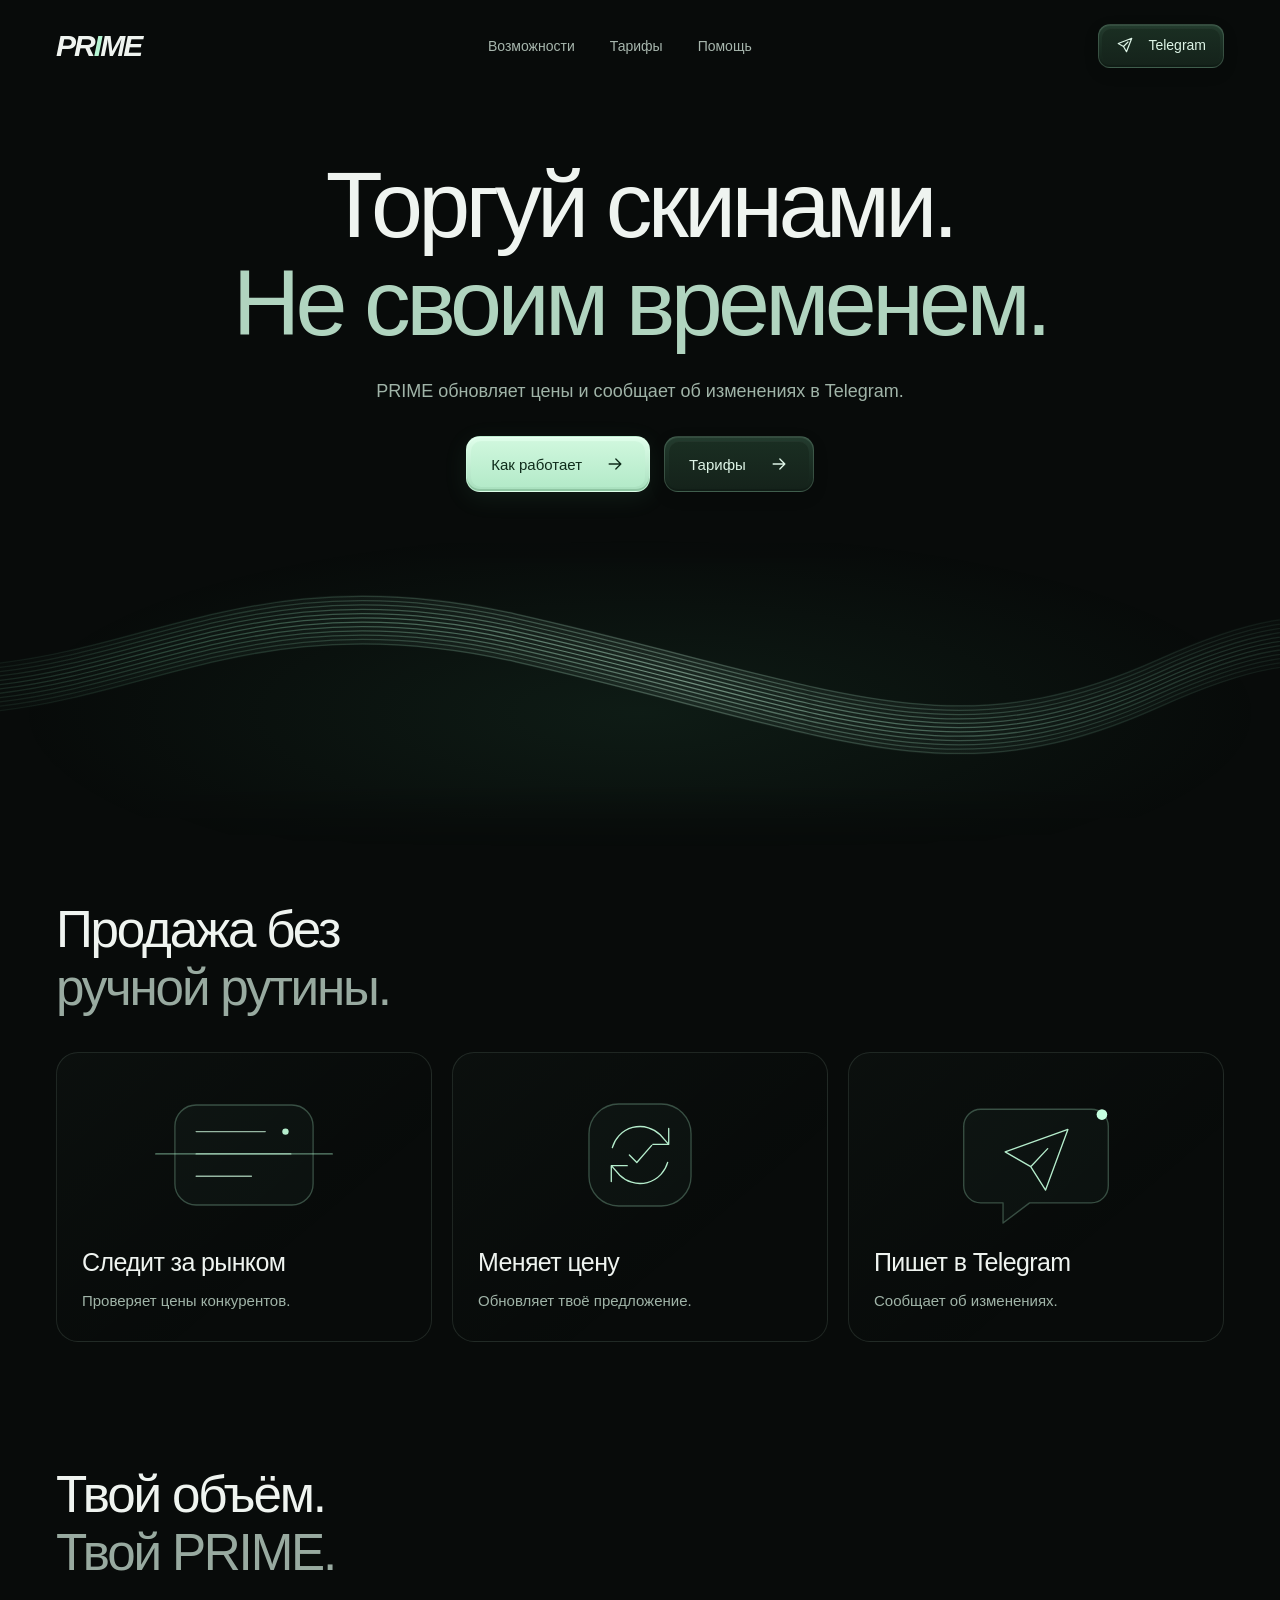
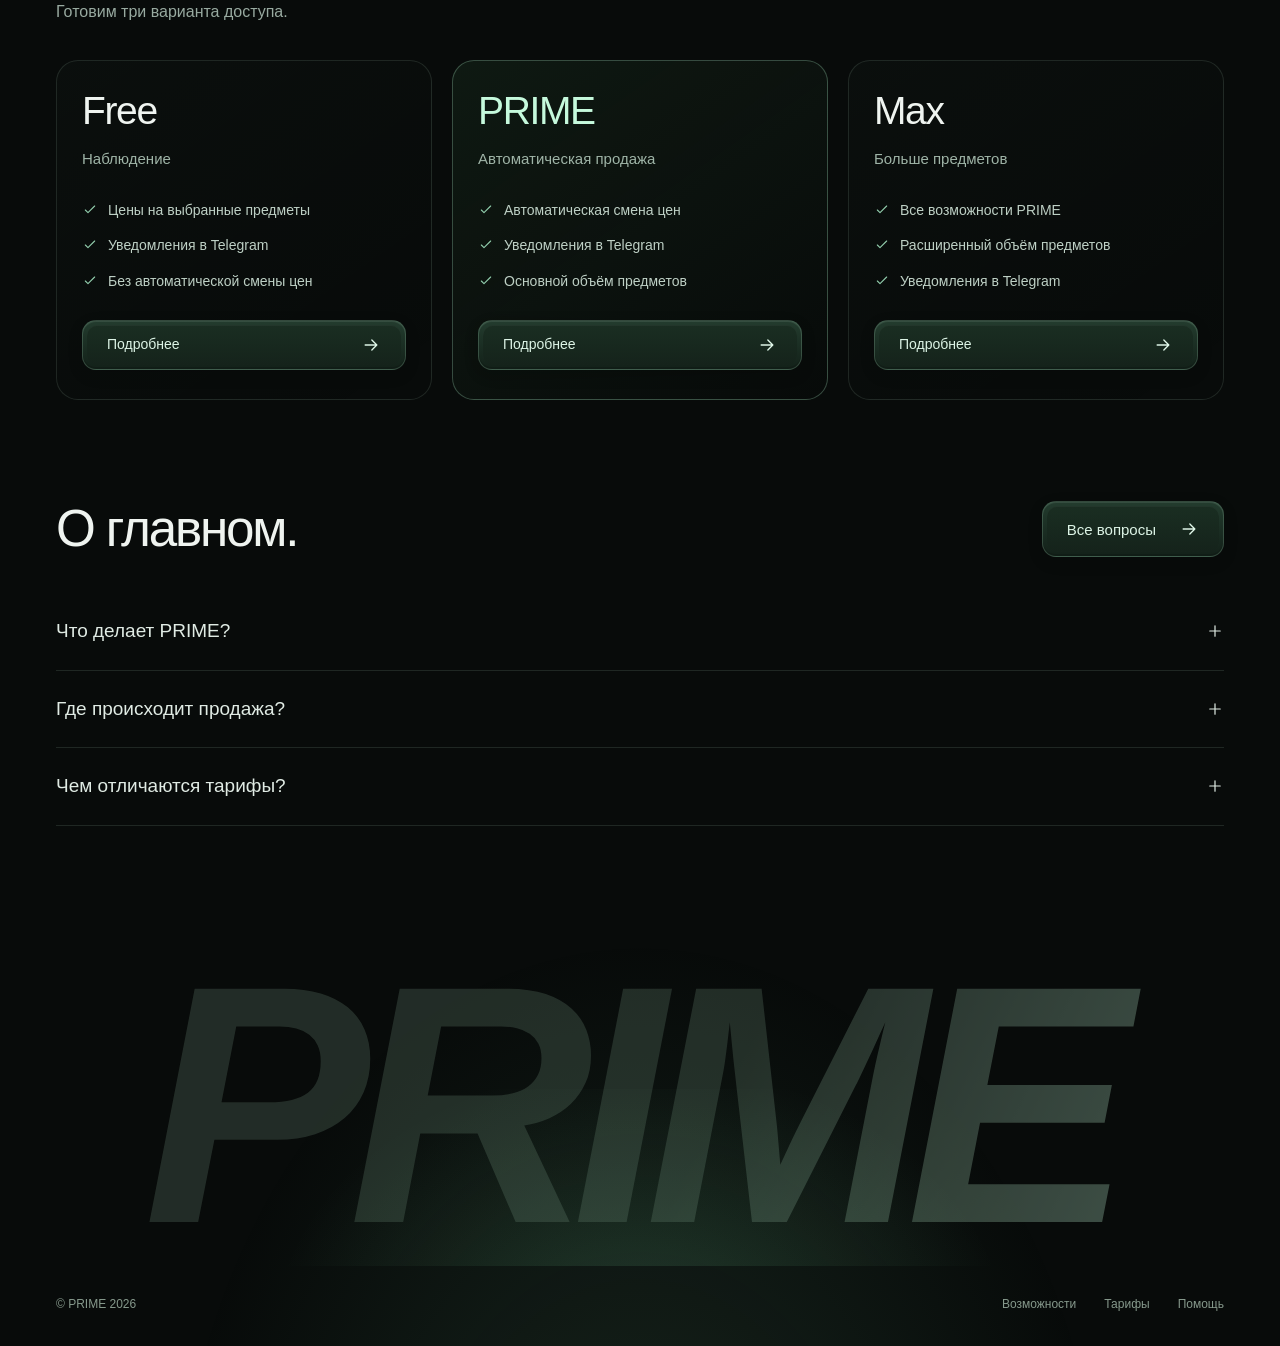
==== commit 46bbb607: "PRIME Flow 6: smooth SVG ribbon, unified buttons and real resource loading Replace the undersampled " ====
--- a/index.html
+++ b/index.html
@@ -1,8 +1,14 @@
 <!doctype html>
-<html lang="ru"><head><meta charset="utf-8"><meta name="viewport" content="width=device-width,initial-scale=1"><meta name="theme-color" content="#080b0a"><meta name="color-scheme" content="dark"><meta name="referrer" content="no-referrer"><meta name="robots" content="noindex,nofollow"><meta name="prime-build" content="flow-5"><meta name="description" content="PRIME следит за ценами конкурентов, обновляет твои предложения и сообщает об изменениях в Telegram."><title>PRIME - Торгуй скинами. Не своим временем.</title><link rel="icon" href="assets/favicon.svg" type="image/svg+xml"><link rel="stylesheet" href="assets/prime.css?v=5"><script src="assets/prime.js?v=5" defer></script></head><body data-page="index.html" id="top"><a class="skip" href="#main">К содержимому</a><header class="site-header"><div class="header-inner wrap"><a class="brand" href="index.html" aria-label="PRIME, главная">PR<span>I</span>ME</a><nav class="nav" id="navigation" aria-label="Основная навигация"><a href="index.html#how">Как работает</a><a href="tariffs.html" >Тарифы</a><a href="help.html" >Помощь</a></nav><div class="header-actions"><a class="social-link" href="https://t.me/primebot_news" target="_blank" rel="noopener noreferrer" aria-label="Канал PRIME в Telegram"><span class="social-tile"><svg class="icon" viewBox="0 0 24 24" fill="none" stroke="currentColor" stroke-width="1.6" stroke-linecap="round" stroke-linejoin="round" aria-hidden="true"><path d="m3 10 18-7-7 18-4-7-7-4Zm7 4 6-6"/></svg></span><span class="social-label">Telegram</span></a><button class="menu-button" type="button" aria-label="Открыть меню" aria-controls="navigation" aria-expanded="false" hidden><span></span><span></span></button></div></div></header><main id="main"><section class="hero" aria-labelledby="hero-title"><div class="hero-copy wrap"><h1 id="hero-title">Торгуй скинами.<br><span>Не своим временем.</span></h1><p class="hero-description">PRIME следит за рынком и меняет цены за тебя.</p><div class="hero-ctas"><a class="action primary" href="#how" ><span class="action-outline" aria-hidden="true"></span><span class="action-face" aria-hidden="true"></span><span class="action-label">Как это работает</span><span class="action-icon"><svg class="icon" viewBox="0 0 24 24" fill="none" stroke="currentColor" stroke-width="1.6" stroke-linecap="round" stroke-linejoin="round" aria-hidden="true"><path d="M5 12h14m-6-6 6 6-6 6"/></svg></span></a><a class="action secondary" href="tariffs.html" ><span class="action-outline" aria-hidden="true"></span><span class="action-face" aria-hidden="true"></span><span class="action-label">Тарифы</span><span class="action-icon"><svg class="icon" viewBox="0 0 24 24" fill="none" stroke="currentColor" stroke-width="1.6" stroke-linecap="round" stroke-linejoin="round" aria-hidden="true"><path d="M5 12h14m-6-6 6 6-6 6"/></svg></span></a></div></div><div class="ribbon-scene" aria-hidden="true"><div class="ribbon-haze"></div><svg class="ribbon-fallback" viewBox="0 0 1440 470" preserveAspectRatio="none"><defs><linearGradient id="ribbon-fallback-color"><stop stop-color="#71d3a5" stop-opacity="0"/><stop offset=".25" stop-color="#a4f2cb" stop-opacity=".55"/><stop offset=".53" stop-color="#c3ffe2"/><stop offset=".8" stop-color="#80c9a7" stop-opacity=".5"/><stop offset="1" stop-color="#71d3a5" stop-opacity="0"/></linearGradient></defs><g fill="none" stroke="url(#ribbon-fallback-color)" stroke-width="1.15"><path d="M-150 232.50 C160 301.00 240 404.00 560 197.00 S870 10.00 1050 247.00 S1420 317.50 1610 252.50" opacity="0.53"/><path d="M-150 233.36 C160 305.07 240 400.97 560 199.62 S870 13.79 1050 243.76 S1420 320.43 1610 253.71" opacity="0.56"/><path d="M-150 234.22 C160 309.14 240 397.93 560 202.24 S870 17.59 1050 240.52 S1420 323.36 1610 254.91" opacity="0.59"/><path d="M-150 235.09 C160 313.21 240 394.90 560 204.86 S870 21.38 1050 237.28 S1420 326.29 1610 256.12" opacity="0.62"/><path d="M-150 235.95 C160 317.28 240 391.86 560 207.48 S870 25.17 1050 234.03 S1420 329.22 1610 257.33" opacity="0.65"/><path d="M-150 236.81 C160 321.34 240 388.83 560 210.10 S870 28.97 1050 230.79 S1420 332.16 1610 258.53" opacity="0.67"/><path d="M-150 237.67 C160 325.41 240 385.79 560 212.72 S870 32.76 1050 227.55 S1420 335.09 1610 259.74" opacity="0.70"/><path d="M-150 238.53 C160 329.48 240 382.76 560 215.34 S870 36.55 1050 224.31 S1420 338.02 1610 260.95" opacity="0.72"/><path d="M-150 239.40 C160 333.55 240 379.72 560 217.97 S870 40.34 1050 221.07 S1420 340.95 1610 262.16" opacity="0.74"/><path d="M-150 240.26 C160 337.62 240 376.69 560 220.59 S870 44.14 1050 217.83 S1420 343.88 1610 263.36" opacity="0.76"/><path d="M-150 241.12 C160 341.69 240 373.66 560 223.21 S870 47.93 1050 214.59 S1420 346.81 1610 264.57" opacity="0.77"/><path d="M-150 241.98 C160 345.76 240 370.62 560 225.83 S870 51.72 1050 211.34 S1420 349.74 1610 265.78" opacity="0.78"/><path d="M-150 242.84 C160 349.83 240 367.59 560 228.45 S870 55.52 1050 208.10 S1420 352.67 1610 266.98" opacity="0.79"/><path d="M-150 243.71 C160 353.90 240 364.55 560 231.07 S870 59.31 1050 204.86 S1420 355.60 1610 268.19" opacity="0.80"/><path d="M-150 244.57 C160 357.97 240 361.52 560 233.69 S870 63.10 1050 201.62 S1420 358.53 1610 269.40" opacity="0.80"/><path d="M-150 245.43 C160 362.03 240 358.48 560 236.31 S870 66.90 1050 198.38 S1420 361.47 1610 270.60" opacity="0.80"/><path d="M-150 246.29 C160 366.10 240 355.45 560 238.93 S870 70.69 1050 195.14 S1420 364.40 1610 271.81" opacity="0.80"/><path d="M-150 247.16 C160 370.17 240 352.41 560 241.55 S870 74.48 1050 191.90 S1420 367.33 1610 273.02" opacity="0.79"/><path d="M-150 248.02 C160 374.24 240 349.38 560 244.17 S870 78.28 1050 188.66 S1420 370.26 1610 274.22" opacity="0.78"/><path d="M-150 248.88 C160 378.31 240 346.34 560 246.79 S870 82.07 1050 185.41 S1420 373.19 1610 275.43" opacity="0.77"/><path d="M-150 249.74 C160 382.38 240 343.31 560 249.41 S870 85.86 1050 182.17 S1420 376.12 1610 276.64" opacity="0.76"/><path d="M-150 250.60 C160 386.45 240 340.28 560 252.03 S870 89.66 1050 178.93 S1420 379.05 1610 277.84" opacity="0.74"/><path d="M-150 251.47 C160 390.52 240 337.24 560 254.66 S870 93.45 1050 175.69 S1420 381.98 1610 279.05" opacity="0.72"/><path d="M-150 252.33 C160 394.59 240 334.21 560 257.28 S870 97.24 1050 172.45 S1420 384.91 1610 280.26" opacity="0.70"/><path d="M-150 253.19 C160 398.66 240 331.17 560 259.90 S870 101.03 1050 169.21 S1420 387.84 1610 281.47" opacity="0.67"/><path d="M-150 254.05 C160 402.72 240 328.14 560 262.52 S870 104.83 1050 165.97 S1420 390.78 1610 282.67" opacity="0.65"/><path d="M-150 254.91 C160 406.79 240 325.10 560 265.14 S870 108.62 1050 162.72 S1420 393.71 1610 283.88" opacity="0.62"/><path d="M-150 255.78 C160 410.86 240 322.07 560 267.76 S870 112.41 1050 159.48 S1420 396.64 1610 285.09" opacity="0.59"/><path d="M-150 256.64 C160 414.93 240 319.03 560 270.38 S870 116.21 1050 156.24 S1420 399.57 1610 286.29" opacity="0.56"/><path d="M-150 257.50 C160 419.00 240 316.00 560 273.00 S870 120.00 1050 153.00 S1420 402.50 1610 287.50" opacity="0.53"/></g></svg><canvas class="ribbon-canvas"></canvas></div></section><section class="how-section wrap" id="how" aria-labelledby="how-title"><div class="section-heading reveal"><h2 id="how-title">Цены меняются.<br><span class="muted">Тебе не нужно следить.</span></h2></div><figure class="product-explainer" data-explainer><div class="explain-grid">
-<article class="auto-card scene-card reveal"><div class="card-top"><span class="card-name">Автоматическая смена цен</span><label class="switch"><span class="sr-only">Автоцена в схеме</span><input type="checkbox" checked data-auto-toggle aria-describedby="scheme-caption"><span class="switch-track" aria-hidden="true"></span></label></div>
-<div class="price-scheme" aria-hidden="true"><div class="scheme-row market-row"><span class="scheme-symbol"><svg class="icon" viewBox="0 0 24 24" fill="none" stroke="currentColor" stroke-width="1.6" stroke-linecap="round" stroke-linejoin="round" aria-hidden="true"><path d="M22 12a10 10 0 1 1-20 0 10 10 0 0 1 20 0ZM2 12h20M12 2c-5 6-5 14 0 20 5-6 5-14 0-20"/></svg></span><div class="scheme-row-content"><span class="scheme-label">Рынок</span><div class="price-track"><span class="price-level market-level"></span><span class="level-dot market-dot"></span></div></div><span class="scheme-mark market-mark"><svg class="icon" viewBox="0 0 24 24" fill="none" stroke="currentColor" stroke-width="1.6" stroke-linecap="round" stroke-linejoin="round" aria-hidden="true"><path d="M20 7a8 8 0 0 0-13-2L3 9m0-6v6h6M4 17a8 8 0 0 0 13 2l4-4m0 6v-6h-6"/></svg></span></div>
-<div class="transfer-rail"><span class="transfer-light"></span><svg class="icon" viewBox="0 0 24 24" fill="none" stroke="currentColor" stroke-width="1.6" stroke-linecap="round" stroke-linejoin="round" aria-hidden="true"><path d="M5 12h14m-6-6 6 6-6 6"/></svg></div>
-<div class="scheme-row own-row"><span class="scheme-symbol"><svg class="icon" viewBox="0 0 24 24" fill="none" stroke="currentColor" stroke-width="1.6" stroke-linecap="round" stroke-linejoin="round" aria-hidden="true"><path d="M20 7a8 8 0 0 0-13-2L3 9m0-6v6h6M4 17a8 8 0 0 0 13 2l4-4m0 6v-6h-6"/></svg></span><div class="scheme-row-content"><span class="scheme-label">Твоё предложение</span><div class="price-track"><span class="price-level own-level"></span><span class="level-dot own-dot"></span></div></div><span class="scheme-mark own-mark"><svg class="icon" viewBox="0 0 24 24" fill="none" stroke="currentColor" stroke-width="1.6" stroke-linecap="round" stroke-linejoin="round" aria-hidden="true"><path d="m5 12 4 4L19 6"/></svg></span></div></div>
-<div class="auto-status"><span class="status-dot" aria-hidden="true"></span><span class="word-window" aria-hidden="true"><span class="word-reel"><span>Проверяет рынок</span><span>Обновляет цену</span><span>Сообщает в Telegram</span><span>Проверяет рынок</span></span></span><span class="paused-label" hidden>Автоцена в схеме выключена</span><span class="sr-only">Проверяет рынок, обновляет цену и сообщает в Telegram.</span></div><div class="card-copy"><h3>Не нужно перебивать вручную.</h3><p>PRIME следит за конкурентами<br class="desktop-break"> и обновляет твоё предложение.</p></div></article>
-<article class="notice-card scene-card reveal"><div class="card-top"><span class="card-name">Уведомления в Telegram</span><svg class="icon notice-heading-icon" viewBox="0 0 24 24" fill="none" stroke="currentColor" stroke-width="1.6" stroke-linecap="round" stroke-linejoin="round" aria-hidden="true"><path d="m3 10 18-7-7 18-4-7-7-4Zm7 4 6-6"/></svg></div><div class="notice-stage" aria-hidden="true"><div class="notice-ambient"></div><div class="notice-back"></div><div class="notice-bubble"><span class="notice-avatar"><svg class="icon" viewBox="0 0 24 24" fill="none" stroke="currentColor" stroke-width="1.6" stroke-linecap="round" stroke-linejoin="round" aria-hidden="true"><path d="m3 10 18-7-7 18-4-7-7-4Zm7 4 6-6"/></svg></span><div class="notice-content"><span class="notice-from">PRIME</span><span class="notice-text">Цена обновлена<span class="typing-cursor"></span></span></div><span class="notice-check"><svg class="icon" viewBox="0 0 24 24" fill="none" stroke="currentColor" stroke-width="1.6" stroke-linecap="round" stroke-linejoin="round" aria-hidden="true"><path d="m5 12 4 4L19 6"/></svg></span></div><div class="delivery-trail"><i></i><i></i><i></i></div></div><div class="notice-signal"><span class="status-dot"></span><span>Уведомление об изменении</span></div><div class="card-copy"><h3>Не у экрана.<br> Но в курсе.</h3><p>Узнавай об изменениях в Telegram.</p></div></article></div><figcaption id="scheme-caption">Интерактивная схема, не данные рынка. Переключатель управляет только иллюстрацией.</figcaption></figure></section><section class="plans-section wrap" id="plans" aria-labelledby="plans-title"><div class="plans-heading reveal"><h2 id="plans-title">Наблюдать.<br><span class="muted">Или автоматизировать.</span></h2><span class="draft-label">Планируемые тарифы</span></div><div class="tier-grid"><article id="home-free" class="tier  reveal"><div class="tier-heading"><span class="tier-icon"><svg class="icon" viewBox="0 0 24 24" fill="none" stroke="currentColor" stroke-width="1.6" stroke-linecap="round" stroke-linejoin="round" aria-hidden="true"><path d="M2 12s4-7 10-7 10 7 10 7-4 7-10 7S2 12 2 12Z M15 12a3 3 0 1 1-6 0 3 3 0 0 1 6 0"/></svg></span><span class="tier-tag">Бесплатный</span></div><div class="tier-title"><h3>Free</h3><span>Наблюдать</span></div><p class="tier-description">Без автоматической смены цен.</p><ul><li><svg class="icon" viewBox="0 0 24 24" fill="none" stroke="currentColor" stroke-width="1.6" stroke-linecap="round" stroke-linejoin="round" aria-hidden="true"><path d="m5 12 4 4L19 6"/></svg><span>Наблюдение за ценами</span></li><li><svg class="icon" viewBox="0 0 24 24" fill="none" stroke="currentColor" stroke-width="1.6" stroke-linecap="round" stroke-linejoin="round" aria-hidden="true"><path d="m5 12 4 4L19 6"/></svg><span>Ограниченные уведомления в Telegram</span></li><li><svg class="icon" viewBox="0 0 24 24" fill="none" stroke="currentColor" stroke-width="1.6" stroke-linecap="round" stroke-linejoin="round" aria-hidden="true"><path d="M5 12h14"/></svg><span>Без автоцены</span></li></ul><a class="action secondary" href="tariffs.html#free" aria-label="Подробнее о тарифе Free" ><span class="action-outline" aria-hidden="true"></span><span class="action-face" aria-hidden="true"></span><span class="action-label">Подробнее</span><span class="action-icon"><svg class="icon" viewBox="0 0 24 24" fill="none" stroke="currentColor" stroke-width="1.6" stroke-linecap="round" stroke-linejoin="round" aria-hidden="true"><path d="M5 12h14m-6-6 6 6-6 6"/></svg></span></a></article><article id="home-prime" class="tier tier-featured reveal"><div class="tier-heading"><span class="tier-icon"><svg class="icon" viewBox="0 0 24 24" fill="none" stroke="currentColor" stroke-width="1.6" stroke-linecap="round" stroke-linejoin="round" aria-hidden="true"><path d="M20 7a8 8 0 0 0-13-2L3 9m0-6v6h6M4 17a8 8 0 0 0 13 2l4-4m0 6v-6h-6"/></svg></span><span class="tier-tag">Автоцена</span></div><div class="tier-title"><h3>PRIME</h3><span>Автоматизировать</span></div><p class="tier-description">Основные возможности для продажи.</p><ul><li><svg class="icon" viewBox="0 0 24 24" fill="none" stroke="currentColor" stroke-width="1.6" stroke-linecap="round" stroke-linejoin="round" aria-hidden="true"><path d="m5 12 4 4L19 6"/></svg><span>Автоматическая смена цен</span></li><li><svg class="icon" viewBox="0 0 24 24" fill="none" stroke="currentColor" stroke-width="1.6" stroke-linecap="round" stroke-linejoin="round" aria-hidden="true"><path d="m5 12 4 4L19 6"/></svg><span>Уведомления в Telegram</span></li><li><svg class="icon" viewBox="0 0 24 24" fill="none" stroke="currentColor" stroke-width="1.6" stroke-linecap="round" stroke-linejoin="round" aria-hidden="true"><path d="m5 12 4 4L19 6"/></svg><span>Основной объём предметов</span></li></ul><a class="action primary" href="tariffs.html#prime" aria-label="Подробнее о тарифе PRIME" ><span class="action-outline" aria-hidden="true"></span><span class="action-face" aria-hidden="true"></span><span class="action-label">Подробнее</span><span class="action-icon"><svg class="icon" viewBox="0 0 24 24" fill="none" stroke="currentColor" stroke-width="1.6" stroke-linecap="round" stroke-linejoin="round" aria-hidden="true"><path d="M5 12h14m-6-6 6 6-6 6"/></svg></span></a></article><article id="home-max" class="tier  reveal"><div class="tier-heading"><span class="tier-icon"><svg class="icon" viewBox="0 0 24 24" fill="none" stroke="currentColor" stroke-width="1.6" stroke-linecap="round" stroke-linejoin="round" aria-hidden="true"><path d="m3 7 9-4 9 4-9 4-9-4Zm0 5 9 4 9-4M3 17l9 4 9-4"/></svg></span><span class="tier-tag">Расширенный</span></div><div class="tier-title"><h3>Max</h3><span>Больше предметов</span></div><p class="tier-description">Те же функции, больше объёма.</p><ul><li><svg class="icon" viewBox="0 0 24 24" fill="none" stroke="currentColor" stroke-width="1.6" stroke-linecap="round" stroke-linejoin="round" aria-hidden="true"><path d="m5 12 4 4L19 6"/></svg><span>Все возможности PRIME</span></li><li><svg class="icon" viewBox="0 0 24 24" fill="none" stroke="currentColor" stroke-width="1.6" stroke-linecap="round" stroke-linejoin="round" aria-hidden="true"><path d="m5 12 4 4L19 6"/></svg><span>Расширенный объём предметов</span></li><li><svg class="icon" viewBox="0 0 24 24" fill="none" stroke="currentColor" stroke-width="1.6" stroke-linecap="round" stroke-linejoin="round" aria-hidden="true"><path d="m5 12 4 4L19 6"/></svg><span>Уведомления в Telegram</span></li></ul><a class="action secondary" href="tariffs.html#max" aria-label="Подробнее о тарифе Max" ><span class="action-outline" aria-hidden="true"></span><span class="action-face" aria-hidden="true"></span><span class="action-label">Подробнее</span><span class="action-icon"><svg class="icon" viewBox="0 0 24 24" fill="none" stroke="currentColor" stroke-width="1.6" stroke-linecap="round" stroke-linejoin="round" aria-hidden="true"><path d="M5 12h14m-6-6 6 6-6 6"/></svg></span></a></article></div><p class="plans-note">Цены и лимиты ещё не объявлены. Подключение и оплата на сайте пока недоступны.</p></section></main><footer class="site-footer"><div class="footer-word-wrap"><div class="brand-huge" aria-hidden="true">PR<span>I</span>ME</div><div class="footer-glow" aria-hidden="true"></div></div><div class="footer-bottom wrap"><span>© PRIME 2026</span><nav aria-label="Дополнительная навигация"><a href="information.html">О сайте</a><a href="help.html">Помощь</a><a href="https://t.me/primebot_news" target="_blank" rel="noopener noreferrer">Telegram</a></nav></div></footer></body></html>
+<html lang="ru"><head><meta charset="utf-8"><meta name="viewport" content="width=device-width,initial-scale=1"><meta name="theme-color" content="#080b0a"><meta name="color-scheme" content="dark"><meta name="referrer" content="no-referrer"><meta name="robots" content="noindex,nofollow"><meta name="prime-build" content="flow-6"><meta name="description" content="PRIME обновляет цены твоих скинов и сообщает об изменениях в Telegram."><title>PRIME - Торгуй скинами. Не своим временем.</title><link rel="icon" href="assets/favicon.svg" type="image/svg+xml"><style>
+html{background:#080b0a;color:#eff4f0;font-family:Arial,sans-serif}body{margin:0}a{color:inherit}#page-shell{min-height:100vh}.page-loader{display:none;position:fixed;inset:0;z-index:9999;align-items:center;justify-content:center;background:#080b0a;color:#b5f5d3}.boot-pending #page-shell{visibility:hidden}.boot-visible .page-loader{display:flex}.loader-inner{text-align:center}.loader-brand{font:italic 900 42px/1 Arial,sans-serif;letter-spacing:-.065em;margin-bottom:30px}.loader-line{display:flex;justify-content:center;gap:9px;font:400 17px/30px Arial,sans-serif;color:#95a59c}.loader-words{position:relative;overflow:hidden;height:30px;min-width:125px;text-align:left;color:#b5f5d3;mask-image:linear-gradient(transparent,#000 15%,#000 85%,transparent)}.loader-words span{display:block;animation:loader-word-in .3s ease both}@keyframes loader-word-in{from{transform:translateY(90%);opacity:.3}to{transform:none;opacity:1}}.load-warning{margin:0;padding:14px 24px;background:#152019;color:#eff4f0;font:14px/1.5 Arial,sans-serif}.load-warning[hidden]{display:none}.load-warning a{margin-left:12px;text-decoration:underline}.boot-pending .skip{visibility:hidden}@media(prefers-reduced-motion:reduce){.loader-words span{animation:none}}
+</style>
+<script>
+/* Resource-gated loader. The 180ms threshold only avoids flashing; never a minimum wait. */
+(()=>{'use strict';const root=document.documentElement,pending=new Set(['style','script']);let done=false,failed=false,showTimer,guard;root.classList.add('boot-pending');
+const label=()=>{const el=document.getElementById('loading-resource');if(!el)return;const text=pending.has('style')?'оформление':pending.has('script')?'интерфейс':'шрифты';if(el.textContent!==text){const span=document.createElement('span');span.textContent=text;el.replaceChildren(span)}};
+const finish=(error=false)=>{if(done)return;done=true;clearTimeout(showTimer);clearTimeout(guard);root.classList.remove('boot-pending','boot-visible');document.getElementById('page-shell')?.removeAttribute('aria-busy');const notice=document.getElementById('load-warning');if(notice&&(failed||error))notice.hidden=false;};
+window.PrimeBoot={settle(name,ok=true){if(done)return;pending.delete(name);if(!ok)failed=true;label();if(pending.size===0){if(document.fonts?.status==='loading'){pending.add('fonts');label();document.fonts.ready.then(()=>{pending.delete('fonts');finish()},()=>finish(true));}else finish();}},finish};
+showTimer=setTimeout(()=>{if(!done){root.classList.add('boot-visible');label();document.getElementById('page-shell')?.setAttribute('aria-busy','true');}},180);
+guard=setTimeout(()=>finish(true),12000);
+document.addEventListener('DOMContentLoaded',label,{once:true});window.addEventListener('pageshow',e=>{if(e.persisted)finish()});})();
+</script><link rel="stylesheet" href="assets/prime.css?v=6.0" media="print" onload="this.media='all';window.PrimeBoot?.settle('style')" onerror="window.PrimeBoot?.settle('style',false)"><noscript><link rel="stylesheet" href="assets/prime.css?v=6.0"></noscript><script src="assets/prime.js?v=6.0" defer onload="window.PrimeBoot?.settle('script')" onerror="window.PrimeBoot?.settle('script',false)"></script></head><body data-page="index.html" id="top"><div class="page-loader" role="status" aria-live="polite"><div class="loader-inner"><div class="loader-brand" aria-hidden="true">PRIME</div><div class="loader-line"><span>Загружаем</span><div class="loader-words" id="loading-resource"><span>оформление</span></div></div></div></div><div id="page-shell"><p class="load-warning" id="load-warning" role="status" hidden>Не все элементы страницы загрузились.<a href="index.html">Обновить страницу</a></p><a class="skip" href="#main">К содержимому</a><header class="site-header"><div class="header-inner wrap"><a class="brand" href="index.html" aria-label="PRIME, главная">PR<span>I</span>ME</a><nav class="nav" id="navigation" aria-label="Основная навигация"><a href="product.html">Возможности</a><a href="tariffs.html">Тарифы</a><a href="help.html">Помощь</a></nav><div class="header-actions"><a class="button-link button-small button-telegram" href="https://t.me/primebot_news" target="_blank" rel="noopener noreferrer"><span class="button-face" aria-hidden="true"></span><span class="button-content"><span>Telegram</span><span class="button-symbol" aria-hidden="true"><svg class="icon" viewBox="0 0 24 24" fill="none" stroke="currentColor" stroke-width="1.6" stroke-linecap="round" stroke-linejoin="round" aria-hidden="true"><path d="m3 10 18-7-7 18-4-7-7-4Zm7 4 6-6"/></svg></span></span></a><button class="menu-button" type="button" aria-label="Открыть меню" aria-controls="navigation" aria-expanded="false" hidden><span></span><span></span></button></div></div></header><main id="main"><section class="hero"><div class="hero-copy wrap"><h1>Торгуй скинами.<br><span>Не своим временем.</span></h1><p class="hero-description">PRIME обновляет цены и сообщает об изменениях в Telegram.</p><div class="hero-actions"><a class="button-link button-primary" href="#how"><span class="button-face" aria-hidden="true"></span><span class="button-content"><span>Как работает</span><span class="button-symbol" aria-hidden="true"><svg class="icon" viewBox="0 0 24 24" fill="none" stroke="currentColor" stroke-width="1.6" stroke-linecap="round" stroke-linejoin="round" aria-hidden="true"><path d="M5 12h14m-6-6 6 6-6 6"/></svg></span></span></a><a class="button-link" href="tariffs.html"><span class="button-face" aria-hidden="true"></span><span class="button-content"><span>Тарифы</span><span class="button-symbol" aria-hidden="true"><svg class="icon" viewBox="0 0 24 24" fill="none" stroke="currentColor" stroke-width="1.6" stroke-linecap="round" stroke-linejoin="round" aria-hidden="true"><path d="M5 12h14m-6-6 6 6-6 6"/></svg></span></span></a></div></div><div class="ribbon-scene" aria-hidden="true"><div class="ribbon-haze"></div><svg class="ribbon" viewBox="0 0 1440 520" preserveAspectRatio="none"><defs><linearGradient id="ribbon-ink"><stop stop-color="#83e0b0" stop-opacity="0"/><stop offset=".2" stop-color="#84ddb0" stop-opacity=".5"/><stop offset=".52" stop-color="#d0ffe5"/><stop offset=".8" stop-color="#91ddba" stop-opacity=".5"/><stop offset="1" stop-color="#83e0b0" stop-opacity="0"/></linearGradient></defs><path class="ribbon-band" fill="url(#ribbon-ink)" opacity=".07" d="M-120 250C180 190 280 35 600 108S1070 398 1560 210L1560 282C1070 470 910 233 600 180S180 262-120 322Z"/><g fill="none" stroke="url(#ribbon-ink)" stroke-width="1.25"><path class="ribbon-strand" d="M -120 256 C 180 200 280 45 600 118 S 1070 408 1560 220" opacity="0.240"/><path class="ribbon-strand" d="M -120 261 C 180 205 280 50 600 123 S 1070 413 1560 225" opacity="0.289"/><path class="ribbon-strand" d="M -120 266 C 180 210 280 55 600 128 S 1070 418 1560 230" opacity="0.338"/><path class="ribbon-strand" d="M -120 271 C 180 215 280 60 600 133 S 1070 423 1560 235" opacity="0.387"/><path class="ribbon-strand" d="M -120 276 C 180 220 280 65 600 138 S 1070 428 1560 240" opacity="0.436"/><path class="ribbon-strand" d="M -120 281 C 180 225 280 70 600 143 S 1070 433 1560 245" opacity="0.485"/><path class="ribbon-strand" d="M -120 286 C 180 230 280 75 600 148 S 1070 438 1560 250" opacity="0.485"/><path class="ribbon-strand" d="M -120 291 C 180 235 280 80 600 153 S 1070 443 1560 255" opacity="0.436"/><path class="ribbon-strand" d="M -120 296 C 180 240 280 85 600 158 S 1070 448 1560 260" opacity="0.387"/><path class="ribbon-strand" d="M -120 301 C 180 245 280 90 600 163 S 1070 453 1560 265" opacity="0.338"/><path class="ribbon-strand" d="M -120 306 C 180 250 280 95 600 168 S 1070 458 1560 270" opacity="0.289"/><path class="ribbon-strand" d="M -120 311 C 180 255 280 100 600 173 S 1070 463 1560 275" opacity="0.240"/></g></svg></div></section><section class="process-section wrap" id="how"><div class="section-heading reveal"><h2>Продажа без<br><span class="muted">ручной рутины.</span></h2></div><div class="flow-grid"><article class="flow-card reveal" style="--delay:0.0s"><svg class="flow-art art-market" viewBox="0 0 240 158" aria-hidden="true"><rect class="art-surface" x="55" y="32" width="130" height="94" rx="20"/><g class="market-lines"><path d="M75 57h65M75 78h89M75 99h52"/><circle cx="159" cy="57" r="3"/></g><g class="scan"><path d="M37 78h166"/></g></svg><h3>Следит за рынком</h3><p>Проверяет цены конкурентов.</p></article><article class="flow-card reveal" style="--delay:0.12s"><svg class="flow-art art-update" viewBox="0 0 240 158" aria-hidden="true"><rect class="art-surface" x="72" y="31" width="96" height="96" rx="28"/><g class="refresh-arrows"><path d="M94 72a27 27 0 0 1 45-12l8 9m0-15v15h-15M146 86a27 27 0 0 1-45 12l-8-9m0 15V89h15"/></g><path class="update-check" d="m110 79 7 7 14-16"/></svg><h3>Меняет цену</h3><p>Обновляет твоё предложение.</p></article><article class="flow-card reveal" style="--delay:0.24s"><svg class="flow-art art-telegram" viewBox="0 0 240 158" aria-hidden="true"><path class="art-surface" d="M68 36h104a16 16 0 0 1 16 16v56a16 16 0 0 1-16 16h-58l-25 19v-19H68a16 16 0 0 1-16-16V52a16 16 0 0 1 16-16Z"/><g class="notice-plane"><path d="m91 76 59-21-21 57-14-22-24-14Zm24 14 16-17"/></g><circle class="notice-dot" cx="182" cy="41" r="5"/></svg><h3>Пишет в Telegram</h3><p>Сообщает об изменениях.</p></article></div></section><section class="plans-section wrap" id="plans"><div class="section-heading reveal"><h2>Твой объём.<br><span class="muted">Твой PRIME.</span></h2><p>Готовим три варианта доступа.</p></div><div class="tier-grid"><article class="tier reveal" id="plan-free"><div class="tier-top"><h3>Free</h3><span>Наблюдение</span></div><ul><li><svg class="icon" viewBox="0 0 24 24" fill="none" stroke="currentColor" stroke-width="1.6" stroke-linecap="round" stroke-linejoin="round" aria-hidden="true"><path d="m5 12 4 4L19 6"/></svg><span>Цены на выбранные предметы</span></li><li><svg class="icon" viewBox="0 0 24 24" fill="none" stroke="currentColor" stroke-width="1.6" stroke-linecap="round" stroke-linejoin="round" aria-hidden="true"><path d="m5 12 4 4L19 6"/></svg><span>Уведомления в Telegram</span></li><li><svg class="icon" viewBox="0 0 24 24" fill="none" stroke="currentColor" stroke-width="1.6" stroke-linecap="round" stroke-linejoin="round" aria-hidden="true"><path d="m5 12 4 4L19 6"/></svg><span>Без автоматической смены цен</span></li></ul><a class="button-link" href="tariffs.html#plan-free"><span class="button-face" aria-hidden="true"></span><span class="button-content"><span>Подробнее</span><span class="button-symbol" aria-hidden="true"><svg class="icon" viewBox="0 0 24 24" fill="none" stroke="currentColor" stroke-width="1.6" stroke-linecap="round" stroke-linejoin="round" aria-hidden="true"><path d="M5 12h14m-6-6 6 6-6 6"/></svg></span></span></a></article><article class="tier reveal tier-featured" id="plan-prime"><div class="tier-top"><h3>PRIME</h3><span>Автоматическая продажа</span></div><ul><li><svg class="icon" viewBox="0 0 24 24" fill="none" stroke="currentColor" stroke-width="1.6" stroke-linecap="round" stroke-linejoin="round" aria-hidden="true"><path d="m5 12 4 4L19 6"/></svg><span>Автоматическая смена цен</span></li><li><svg class="icon" viewBox="0 0 24 24" fill="none" stroke="currentColor" stroke-width="1.6" stroke-linecap="round" stroke-linejoin="round" aria-hidden="true"><path d="m5 12 4 4L19 6"/></svg><span>Уведомления в Telegram</span></li><li><svg class="icon" viewBox="0 0 24 24" fill="none" stroke="currentColor" stroke-width="1.6" stroke-linecap="round" stroke-linejoin="round" aria-hidden="true"><path d="m5 12 4 4L19 6"/></svg><span>Основной объём предметов</span></li></ul><a class="button-link" href="tariffs.html#plan-prime"><span class="button-face" aria-hidden="true"></span><span class="button-content"><span>Подробнее</span><span class="button-symbol" aria-hidden="true"><svg class="icon" viewBox="0 0 24 24" fill="none" stroke="currentColor" stroke-width="1.6" stroke-linecap="round" stroke-linejoin="round" aria-hidden="true"><path d="M5 12h14m-6-6 6 6-6 6"/></svg></span></span></a></article><article class="tier reveal" id="plan-max"><div class="tier-top"><h3>Max</h3><span>Больше предметов</span></div><ul><li><svg class="icon" viewBox="0 0 24 24" fill="none" stroke="currentColor" stroke-width="1.6" stroke-linecap="round" stroke-linejoin="round" aria-hidden="true"><path d="m5 12 4 4L19 6"/></svg><span>Все возможности PRIME</span></li><li><svg class="icon" viewBox="0 0 24 24" fill="none" stroke="currentColor" stroke-width="1.6" stroke-linecap="round" stroke-linejoin="round" aria-hidden="true"><path d="m5 12 4 4L19 6"/></svg><span>Расширенный объём предметов</span></li><li><svg class="icon" viewBox="0 0 24 24" fill="none" stroke="currentColor" stroke-width="1.6" stroke-linecap="round" stroke-linejoin="round" aria-hidden="true"><path d="m5 12 4 4L19 6"/></svg><span>Уведомления в Telegram</span></li></ul><a class="button-link" href="tariffs.html#plan-max"><span class="button-face" aria-hidden="true"></span><span class="button-content"><span>Подробнее</span><span class="button-symbol" aria-hidden="true"><svg class="icon" viewBox="0 0 24 24" fill="none" stroke="currentColor" stroke-width="1.6" stroke-linecap="round" stroke-linejoin="round" aria-hidden="true"><path d="M5 12h14m-6-6 6 6-6 6"/></svg></span></span></a></article></div></section><section class="home-faq wrap"><div class="section-heading reveal"><h2>О главном.</h2><a class="button-link" href="help.html"><span class="button-face" aria-hidden="true"></span><span class="button-content"><span>Все вопросы</span><span class="button-symbol" aria-hidden="true"><svg class="icon" viewBox="0 0 24 24" fill="none" stroke="currentColor" stroke-width="1.6" stroke-linecap="round" stroke-linejoin="round" aria-hidden="true"><path d="M5 12h14m-6-6 6 6-6 6"/></svg></span></span></a></div><div class="faq-list"><details class="faq"><summary>Что делает PRIME?<svg class="icon" viewBox="0 0 24 24" fill="none" stroke="currentColor" stroke-width="1.6" stroke-linecap="round" stroke-linejoin="round" aria-hidden="true"><path d="M12 5v14M5 12h14"/></svg></summary><div class="faq-answer"><p>PRIME проверяет цены конкурентов, обновляет цены твоих скинов и сообщает об изменениях в Telegram.</p></div></details><details class="faq"><summary>Где происходит продажа?<svg class="icon" viewBox="0 0 24 24" fill="none" stroke="currentColor" stroke-width="1.6" stroke-linecap="round" stroke-linejoin="round" aria-hidden="true"><path d="M12 5v14M5 12h14"/></svg></summary><div class="faq-answer"><p>На подключённой торговой площадке. PRIME помогает управлять предложениями, а не заменяет площадку.</p></div></details><details class="faq"><summary>Чем отличаются тарифы?<svg class="icon" viewBox="0 0 24 24" fill="none" stroke="currentColor" stroke-width="1.6" stroke-linecap="round" stroke-linejoin="round" aria-hidden="true"><path d="M12 5v14M5 12h14"/></svg></summary><div class="faq-answer"><p>Free предназначен для наблюдения за ценами. PRIME добавляет автоматическую смену цен. Max рассчитан на больший объём предметов.</p></div></details></div></section></main><footer class="site-footer"><div class="footer-word-wrap"><div class="brand-huge" aria-hidden="true">PRIME</div><div class="footer-glow" aria-hidden="true"></div></div><div class="footer-bottom wrap"><span>© PRIME 2026</span><nav aria-label="Дополнительная навигация"><a href="product.html">Возможности</a><a href="tariffs.html">Тарифы</a><a href="help.html">Помощь</a></nav></div></footer></div></body></html>
--- a/assets/prime.css
+++ b/assets/prime.css
@@ -1,48 +1,31 @@
-/* PRIME Flow 5. System fonts. No remote assets.
-   Adaptations of the owner's Uiverse references are scoped by component.
-   Authors and MIT notice: THIRD_PARTY_NOTICES.md. */
-:root{--bg:#080b0a;--ink:#eff4f0;--muted:#98aaa0;--mint:#b5f5d3;--line:#bde7ce1c;--ease:cubic-bezier(.22,1,.36,1);color-scheme:dark}
-*{box-sizing:border-box}html{scroll-behavior:smooth;scroll-padding-top:105px}body{margin:0;background:var(--bg);color:var(--ink);font:16px/1.6 Arial,"Helvetica Neue",sans-serif;-webkit-font-smoothing:antialiased;overflow-x:clip}h1,h2,h3,p,figure{margin:0}h1,h2,h3{font-weight:400;line-height:1.1;letter-spacing:-.043em}h2{font-size:clamp(35px,4vw,60px)}button,input{font:inherit}button{border:0;color:inherit;cursor:pointer}a{color:inherit;text-decoration:none}a,button,input,summary{touch-action:manipulation;-webkit-tap-highlight-color:transparent}svg{display:block;flex:none}button:focus-visible,a:focus-visible,input:focus-visible,[tabindex]:focus-visible{outline:2px solid var(--mint);outline-offset:6px}[hidden]{display:none!important}::selection{background:var(--mint);color:#0b2417}.wrap{width:min(1240px,calc(100% - 112px));margin-inline:auto}.muted{color:var(--muted)}.icon{width:21px;height:21px}.sr-only{position:absolute;width:1px;height:1px;padding:0;margin:-1px;clip:rect(0,0,0,0);overflow:hidden;white-space:nowrap}.skip{position:fixed;z-index:100;left:22px;top:12px;background:var(--mint);color:#0a2718;padding:10px 18px;transform:translateY(-200%);border-radius:8px}.skip:focus{transform:none}
-/* Menu surface: nazar-gavrylyk. Social tile: Itskrish01 + satyamchaudharydev. */
-.site-header{position:fixed;inset:0 0 auto;z-index:40;padding-block:25px;transition:background .3s,padding .3s}.scrolled .site-header{padding-block:15px;background:#080b0aec;backdrop-filter:blur(16px)}.header-inner{display:flex;align-items:center;justify-content:space-between;gap:30px}.brand{font:italic 900 30px/1 Arial,sans-serif;letter-spacing:-.065em}.brand>span{color:var(--mint)}.nav{display:flex;align-items:center;gap:10px}.nav a{font-size:14px;color:#a7b6ad;padding:9px 14px;border-radius:9px;transition:background .25s,color .25s,transform .25s}.nav a:hover,.nav a[aria-current]{color:#def7e9;background:#a2e9bf0c}.nav a:hover{transform:translateY(-1px)}.header-actions{display:flex;align-items:center;gap:18px}.social-link{display:flex;align-items:center;gap:10px;color:#b1c5b9;font-size:14px;transition:color .3s}.social-tile{position:relative;display:grid;place-items:center;width:39px;height:39px;border:1px solid #afe6c425;border-radius:12px;background:linear-gradient(135deg,#a7f4cf0c,#a7f4cf03);overflow:hidden;transition:box-shadow .3s,border-color .3s,background .3s}.social-tile::before{content:"";position:absolute;inset:-40%;background:linear-gradient(90deg,transparent,#b9f9d323,transparent);transform:translateX(-100%) rotate(-20deg);transition:transform .55s}.social-tile .icon{width:18px;height:18px;transition:transform .4s var(--ease)}.social-link:hover,.social-link:focus-visible{color:#e5fff0}.social-link:hover .social-tile,.social-link:focus-visible .social-tile{border-color:#aef7cd69;box-shadow:0 0 24px #a0f3c316;background:#a7f4cf09}.social-link:hover .social-tile::before,.social-link:focus-visible .social-tile::before{transform:translateX(100%) rotate(-20deg)}.social-link:hover .icon{transform:translate(2px,-2px)}.menu-button{display:none;width:40px;height:40px;align-items:center;justify-content:center;flex-direction:column;gap:6px;border-radius:10px;background:#b9f0d00a}.menu-button span{height:1px;width:20px;background:#d6eee0;transition:transform .25s}.menu-button[aria-expanded=true] span:first-child{transform:translateY(3.5px) rotate(45deg)}.menu-button[aria-expanded=true] span:last-child{transform:translateY(-3.5px) rotate(-45deg)}
-/* Primary surface: marcelodolza. Sweep: mrhyddenn. Restrained glow: cssbuttons-io.
-   Text never disappears or changes to a false success state. */
-.action{position:relative;isolation:isolate;display:inline-flex;align-items:center;justify-content:center;gap:24px;min-height:58px;padding:16px 25px;border-radius:16px;border:1px solid transparent;font-size:15px;font-weight:500;line-height:1.4;white-space:nowrap;transition:transform .25s var(--ease),box-shadow .3s,color .3s,border-color .3s;background:#12251b}.action-label,.action-icon{position:relative;z-index:4}.action-icon{display:flex;align-items:center;justify-content:center;width:21px;overflow:hidden}.action-icon .icon{width:19px;height:19px;transition:transform .35s var(--ease)}.action:hover .action-icon .icon,.action:focus-visible .action-icon .icon{transform:translateX(3px)}.action:hover{transform:translateY(-2px)}.action:active{transform:translateY(1px) scale(.985)}.action.primary{color:#0c281a;border-color:#ceffe573;background:linear-gradient(180deg,#e8fff1,#a8e8c2);box-shadow:0 1px 0 #f4fff799 inset,0 -2px 0 #214e3433 inset,0 7px 21px #52c98b14,0 1px 3px #0005}.action.primary .action-face{position:absolute;z-index:1;inset:4px;border-radius:12px;background:linear-gradient(175deg,#d0f9df,#b1eac9);box-shadow:0 1px 1px #fcfff780 inset,0 -1px 1px #48876422 inset;transition:background .35s}.action.primary::after{content:"";position:absolute;inset:0;z-index:2;border-radius:inherit;background:linear-gradient(115deg,transparent 22%,#fff7 44%,#fff9 50%,transparent 70%);background-size:300% 100%;background-position:150% 0;pointer-events:none;animation:button-sheen 7s ease-in-out infinite}.action.primary:hover,.action.primary:focus-visible{box-shadow:0 1px 0 #fff9 inset,0 8px 32px #89f4b832,0 0 0 1px #d1ffe43d}.action.primary:hover .action-face{background:linear-gradient(175deg,#e7fff0,#baf5d2)}.action-outline{position:absolute;z-index:0;inset:-2px;border-radius:18px;overflow:hidden;opacity:0;transition:opacity .3s}.action-outline::before{content:"";position:absolute;inset:-180%;background:conic-gradient(from 180deg,transparent 60%,#e8fff8 81%,transparent 94%);animation:edge-turn 3s linear infinite;animation-play-state:paused}.action:hover .action-outline,.action:focus-visible .action-outline{opacity:.7}.action:hover .action-outline::before,.action:focus-visible .action-outline::before{animation-play-state:running}
-/* Secondary: adamgiebl's sliding angled cover, adapted to PRIME mint. */
-.action.secondary{color:#dcefe3;border-color:#b2e5c530;background:linear-gradient(100deg,#a3eac2,#d4fde5);overflow:hidden}.action.secondary::before{content:"";position:absolute;z-index:1;inset:0 auto 0 -16%;width:132%;background:#101a14;transform:skew(28deg);transition:transform .45s cubic-bezier(.3,1,.8,1)}.action.secondary:hover,.action.secondary:focus-visible{color:#10291b;border-color:#bbf2d15c;box-shadow:0 6px 25px #88f3b416}.action.secondary:hover::before,.action.secondary:focus-visible::before{transform:translateX(105%) skew(28deg)}.action.secondary .action-outline{display:none}.action.secondary .action-face{display:none}.text-link{display:inline-flex;align-items:center;gap:13px;color:#b8cec1;font-size:14px;transition:color .25s}.text-link:hover{color:var(--mint)}
-@keyframes button-sheen{0%,58%{background-position:150% 0}83%,100%{background-position:-70% 0}}@keyframes edge-turn{to{transform:rotate(360deg)}}
-/* Same quiet typography as the approved version, with shorter new copy. */
-.hero{position:relative;isolation:isolate;min-height:max(830px,94svh);padding:156px 0 330px}.hero-copy{position:relative;z-index:2;text-align:center}.hero h1{font-size:clamp(70px,7.3vw,109px);font-weight:400;line-height:1.045;letter-spacing:-.05em}.hero h1>span{color:#b0d4bf}.hero-description{font-size:18px;color:#a0b4a8;margin:27px auto 0;line-height:1.5;max-width:600px}.hero-ctas{display:flex;align-items:center;justify-content:center;gap:14px;margin-top:30px}.hero h1{animation:enter .85s var(--ease) both}.hero-description{animation:enter .8s .08s var(--ease) both}.hero-ctas{animation:enter .8s .16s var(--ease) both}
-/* The ribbon has no frame/background edge. JS continuously deforms real geometry.
-   CSS fallback remains animated with scripts blocked. Edge masks: PriyanshuGupta28. */
-.ribbon-scene{position:absolute;inset:auto -6% -8px;height:380px;z-index:0;pointer-events:none;mask-image:linear-gradient(0deg,transparent,#000 18%,#000 78%,transparent);-webkit-mask-image:linear-gradient(0deg,transparent,#000 18%,#000 78%,transparent)}.ribbon-haze{position:absolute;inset:3% 3% -5%;background:radial-gradient(ellipse at 50% 50%,#51c1871a,transparent 68%);animation:haze 7s ease-in-out infinite alternate}.ribbon-canvas,.ribbon-fallback{position:absolute;inset:0;width:100%;height:100%}.ribbon-canvas{opacity:0;transition:opacity .5s}.canvas-ready .ribbon-canvas{opacity:1}.ribbon-fallback{overflow:visible;transform-origin:center;animation:ribbon-drift 6.5s ease-in-out infinite alternate;transition:opacity .5s}.canvas-ready .ribbon-fallback{opacity:0}
-@keyframes ribbon-drift{from{transform:translate(-1.5%,7%) rotate(-3deg) scaleY(.85)}to{transform:translate(1.5%,-8%) rotate(3deg) scaleY(1.18)}}@keyframes haze{from{opacity:.6;transform:translateX(-2%)}to{opacity:1;transform:translateX(3%)}}
-/* An explainer, not a simulated account. Every label survives without scripts. */
-.how-section{padding-block:70px 60px}.section-heading{margin-bottom:38px}.section-heading h2{font-size:clamp(36px,4.1vw,60px);line-height:1.13}.explain-grid{display:grid;grid-template-columns:1.25fr 1fr;gap:22px}.scene-card{position:relative;isolation:isolate;border:1px solid #b4ecc821;border-radius:24px;padding:27px 30px 31px;background:linear-gradient(135deg,#b2f7d00a,transparent 65%);overflow:hidden;transition:border-color .35s}.scene-card::before,.tier::before{content:"";position:absolute;inset:0;z-index:-1;pointer-events:none;background:radial-gradient(400px circle at var(--mx,50%) var(--my,35%),#b0f8cd11,transparent 68%);opacity:0;transition:opacity .35s}.scene-card:hover::before,.tier:hover::before{opacity:1}.scene-card:hover{border-color:#b6f4d038}.card-top{display:flex;align-items:center;justify-content:space-between;gap:18px;min-height:29px}.card-name{font-size:14px;color:#b8d0c2}.card-copy h3{font-size:29px;letter-spacing:-.035em;line-height:1.13}.card-copy p{font-size:16px;line-height:1.6;color:#8fa69a;margin-top:13px}.notice-heading-icon{width:22px;height:22px;color:#bddbca}
-/* TimTrayler: accessible input is visually hidden, never display:none. */
-.switch{position:relative;display:inline-flex;cursor:pointer;flex:none}.switch input,.compare-toggle input{position:absolute;inset:0;width:100%;height:100%;opacity:0;z-index:2;cursor:pointer;margin:0}.switch-track{position:relative;display:block;width:44px;height:25px;border-radius:30px;background:#28332c;border:1px solid #b5d6c31d;transition:background .25s}.switch-track::before{content:"";position:absolute;top:3px;left:3px;width:17px;height:17px;border-radius:50%;background:#98a59d;transition:transform .3s var(--ease),background .3s,box-shadow .3s}input:checked+.switch-track{background:#224e34;border-color:#92e6b32d}input:checked+.switch-track::before{transform:translateX(19px);background:#b6f5ce;box-shadow:0 0 9px #9fffc73b}input:focus-visible+.switch-track{outline:2px solid var(--mint);outline-offset:5px}
-.price-scheme{padding-top:32px;margin-bottom:16px}.scheme-row{display:flex;align-items:center;gap:14px;padding:15px 17px;border:1px solid #a2d4b917;border-radius:14px;background:linear-gradient(110deg,#17251c99,#10181277)}.scheme-symbol{display:grid;place-items:center;width:37px;height:37px;border:1px solid #8aa69724;border-radius:10px;color:#9ebcab;background:#17251d55}.scheme-symbol .icon{width:19px;height:19px}.scheme-row-content{flex:1;min-width:0}.scheme-label{display:block;color:#a5b9ac;font-size:13px;margin-bottom:10px}.price-track{height:6px;width:100%;border-radius:8px;position:relative;background:#c4f7d80a}.price-level{position:absolute;left:0;top:0;height:6px;border-radius:8px;width:76%;background:linear-gradient(90deg,#698d7755,#a8cbb8);animation:market-price 9s var(--ease) infinite}.price-level::after{content:"";position:absolute;width:6px;height:6px;right:0;top:0;border-radius:50%;background:#c4e4d2;box-shadow:0 0 10px #c1f1d532}.level-dot{display:none}.own-level{animation-name:own-price;background:linear-gradient(90deg,#4b916551,#b8f4d0)}.own-level::after{background:#c8ffe0;box-shadow:0 0 13px #9fffc77a}.own-row{border-color:#a6eab52f;background:linear-gradient(110deg,#192f216b,#0f211577)}.own-row .scheme-symbol{color:#b8f4cd;border-color:#a2eeb429}.own-row .scheme-label{color:#c2ddcb}.scheme-mark{display:grid;place-items:center;width:20px;height:28px;color:#9fb6a8}.scheme-mark .icon{width:17px;height:17px}.market-mark{animation:market-mark 9s ease-in-out infinite}.own-mark{color:#bbf5cf;animation:own-check 9s ease-in-out infinite}.transfer-rail{position:relative;height:33px;width:1px;margin:0 auto;background:#a7ebc018;display:flex;align-items:center;justify-content:center}.transfer-rail>.icon{width:14px;height:14px;transform:rotate(90deg);color:#a7f4c889;background:#0d1710;z-index:1}.transfer-light{position:absolute;top:0;height:40%;width:2px;background:#bafdd1;box-shadow:0 0 9px #9af2b9;animation:transfer 3s ease-in-out infinite}.auto-status,.notice-signal{display:flex;align-items:center;gap:9px;font-size:12px;color:#8eac99;min-height:26px;margin-bottom:26px}.status-dot{display:block;width:5px;height:5px;border-radius:50%;background:#b8f6cf;box-shadow:0 0 9px #aaf4c15c;flex:none}.auto-status .status-dot{animation:status-breathe 3s ease-in-out infinite}
-/* kennyotsu: restrained rolling verb list; only this small label moves. */
-.word-window{position:relative;height:23px;line-height:23px;overflow:hidden;mask-image:linear-gradient(transparent,#000 12%,#000 86%,transparent);-webkit-mask-image:linear-gradient(transparent,#000 12%,#000 86%,transparent)}.word-reel{display:block;animation:word-cycle 9s var(--ease) infinite}.word-reel>span{display:block;height:23px}.auto-off .own-level,.auto-off .own-mark,.auto-off .notice-bubble,.auto-off .notice-text,.auto-off .notice-check,.auto-off .notice-back,.auto-off .delivery-trail i{animation-play-state:paused}.auto-off .own-row{opacity:.55}.auto-off .auto-status .status-dot{animation:none;background:#8a998f;box-shadow:none}.auto-off .transfer-light{opacity:0;animation-play-state:paused}.auto-off .word-window{display:none}.auto-off .paused-label{display:inline!important}
-@keyframes market-price{0%,20%{width:76%}29%,51%{width:48%}60%,83%{width:64%}96%,100%{width:76%}}@keyframes own-price{0%,29%{width:76%}38%,60%{width:48%}69%,89%{width:64%}100%{width:76%}}@keyframes market-mark{0%,20%,38%,51%,69%,83%,100%{transform:rotate(0);opacity:.55}29%,60%,96%{transform:rotate(130deg);opacity:1}}@keyframes own-check{0%,22%,52%,84%,100%{opacity:.3}40%,70%,96%{opacity:1}}@keyframes transfer{0%{transform:translateY(0);opacity:0}35%{opacity:.8}85%{transform:translateY(20px);opacity:.1}100%{transform:translateY(20px);opacity:0}}@keyframes word-cycle{0%,26%{transform:translateY(0)}34%,59%{transform:translateY(-23px)}67%,92%{transform:translateY(-46px)}100%{transform:translateY(-69px)}}@keyframes status-breathe{0%,100%{opacity:.4}50%{opacity:1}}
-/* Typing from ilkhoeri; no terminal, fabricated prices, dates or sales. */
-.notice-stage{position:relative;min-height:220px;display:flex;align-items:center;justify-content:center;isolation:isolate}.notice-ambient{position:absolute;inset:0 -10%;z-index:-1;background:radial-gradient(ellipse,#98e3b51b,transparent 65%);animation:status-breathe 9s ease-in-out infinite}.notice-back{position:absolute;left:10%;right:6%;height:86px;top:57px;border:1px solid #bbf2d124;border-radius:17px;background:#a8f1c503;transform:rotate(-4deg);animation:back-note 9s ease-in-out infinite}.notice-bubble{position:relative;display:flex;align-items:center;gap:13px;padding:21px;width:95%;max-width:350px;border:1px solid #c2f9d94a;border-radius:17px;background:linear-gradient(140deg,#1b3023f5,#111f17f5);box-shadow:0 14px 45px #0004;animation:notice-arrive 9s var(--ease) infinite}.notice-avatar{display:grid;place-items:center;width:41px;height:41px;border-radius:12px;color:#baf4ce;background:#b4f4cd0e;flex:none}.notice-avatar .icon{width:21px;height:21px}.notice-content{display:flex;flex-direction:column;gap:3px;min-width:0;flex:1}.notice-from{color:#d5eddf;font-size:14px;font-weight:600;letter-spacing:.02em}.notice-text{display:block;font-size:13px;color:#a0beab;white-space:nowrap;width:100%;max-width:150px;overflow:hidden;animation:type-notice 9s steps(15,end) infinite;line-height:23px}.typing-cursor{display:inline-block;margin-left:2px;height:12px;width:1px;background:#a6e1bb;vertical-align:-1px;animation:caret 1.2s step-end infinite}.notice-check{color:#b4f7cb;align-self:flex-end;animation:notice-check 9s ease infinite}.notice-check .icon{width:16px;height:16px}.delivery-trail{position:absolute;bottom:16px;left:calc(50% - 23px);display:flex;gap:13px}.delivery-trail i{width:4px;height:4px;border-radius:100px;background:#baeecd;animation:status-breathe 3s ease-in-out infinite}.delivery-trail i:nth-child(2){animation-delay:.35s}.delivery-trail i:nth-child(3){animation-delay:.7s}.notice-signal{margin-bottom:26px}.product-explainer figcaption{font-size:12px;color:#768a7e;margin-top:20px;text-align:center;line-height:1.6}.explain-grid .card-copy{margin-top:auto}
-@keyframes notice-arrive{0%,8%{transform:translateY(13px);opacity:.35}21%,80%{transform:translateY(0);opacity:1}96%,100%{transform:translateY(-9px);opacity:.35}}@keyframes back-note{0%,100%{transform:rotate(-4deg) translateY(3px);opacity:.45}45%{transform:rotate(-3deg) translateY(-4px);opacity:.8}}@keyframes type-notice{0%,15%{max-width:0}41%,87%{max-width:150px}100%{max-width:0}}@keyframes notice-check{0%,45%,100%{opacity:.1}55%,85%{opacity:1}}@keyframes caret{50%{opacity:0}}
-/* A complete comparison replaces the empty slogan + orphaned button. */
-.plans-section{padding-block:70px 25px}.plans-heading{display:flex;align-items:flex-end;justify-content:space-between;gap:28px;margin-bottom:35px}.plans-heading h2{font-size:clamp(35px,4vw,58px);line-height:1.13}.draft-label{display:block;font-size:12px;color:#9cb4a5;border:1px solid #a3d5b923;padding:6px 12px;border-radius:30px;white-space:nowrap;margin-bottom:5px}.tier-grid{display:grid;grid-template-columns:repeat(3,1fr);gap:18px}.tier{position:relative;isolation:isolate;display:flex;flex-direction:column;min-width:0;border:1px solid #b0d9c21f;border-radius:23px;padding:27px 28px 26px;background:#b4f6cf03;overflow:hidden;transition:background .3s,border-color .3s}.tier:hover{border-color:#b2eacc45}.tier-featured{border-color:#a5efc547;background:linear-gradient(145deg,#234c324f,#0c191077)}.tier-heading{display:flex;align-items:center;justify-content:space-between;gap:16px}.tier-icon{display:grid;place-items:center;width:39px;height:39px;border-radius:12px;background:#b4eccc09;border:1px solid #c4f8d914;color:#a6ccb6}.tier-featured .tier-icon{background:#b4eccc13;color:#b9f5d0;border-color:#c4f8d932}.tier-icon .icon{width:20px;height:20px}.tier-tag{color:#97b5a3;font-size:11px}.tier-featured .tier-tag{color:#c0f6d6}.tier-title{margin-top:25px;display:flex;flex-direction:column;gap:7px}.tier-title h3{font-size:36px;letter-spacing:-.035em}.tier-featured .tier-title h3{color:#c1f2d5}.tier-title>span{font-size:14px;color:#bad0c3}.tier-description{color:#869f8f;font-size:13px;line-height:1.55;margin-top:13px;min-height:41px}.tier ul{padding:0;margin:24px 0 28px;list-style:none;display:flex;flex-direction:column;gap:13px}.tier li{display:flex;align-items:flex-start;gap:8px;font-size:13px;line-height:1.55;color:#a2beac}.tier li .icon{width:15px;height:15px;margin-top:2px;color:#a1d6b5}.tier .action{margin-top:auto;font-size:14px;min-height:50px;padding:12px 18px;border-radius:13px;justify-content:space-between;width:100%}.tier .action-face{border-radius:10px}.plans-note{font-size:12px;color:#8a9f91;line-height:1.7;margin-top:21px;max-width:850px}.tariff-page .tier-grid{margin-top:28px}
-/* Preserve the approved large lower PRIME and its green underlight. Text sheen:
-   neerajbaniwal's background-clip idea, without absolute positioning or new fonts. */
-.site-footer{position:relative;isolation:isolate;padding-top:40px;overflow:hidden}.site-footer::before{content:"";position:absolute;inset:0 10% -50%;z-index:-1;pointer-events:none;background:radial-gradient(ellipse at 50% 100%,#589c7430,transparent 65%)}.footer-word-wrap{position:relative;margin-top:18px;width:100%;overflow:hidden}.brand-huge{position:relative;font-family:"Segoe UI Variable Text","Segoe UI",Arial,sans-serif;font-size:clamp(110px,26.5vw,420px);line-height:.95;letter-spacing:-.063em;text-align:center;color:#607368;font-weight:900;font-style:italic;opacity:.4;transform:translateX(-1%);user-select:none;background:linear-gradient(115deg,#4b6053 25%,#b8e8ca 48%,#4b6053 68%);background-size:240% 100%;background-clip:text;-webkit-background-clip:text;-webkit-text-fill-color:transparent;animation:footer-sheen 11s ease-in-out infinite}.brand-huge span{color:inherit}.footer-glow{position:absolute;inset:45% 18% -120%;background:radial-gradient(ellipse at 50% 45%,#88edab26,transparent 64%);pointer-events:none}.footer-bottom{display:flex;align-items:center;justify-content:space-between;gap:24px;padding-block:29px 32px;color:#86998c;font-size:12px}.footer-bottom nav{display:flex;align-items:center;gap:28px}.footer-bottom a{transition:color .25s}.footer-bottom a:hover{color:var(--mint)}@keyframes footer-sheen{0%,30%{background-position:130% 0}80%,100%{background-position:-40% 0}}
-/* Secondary pages, FAQ grid expansion adapted from ashif_6672. */
-.page-intro{padding-top:161px;padding-bottom:44px}.page-intro h1{font-size:clamp(43px,5.6vw,79px);line-height:1.1}.page-lead{font-size:18px;line-height:1.7;color:#a1b6a7;max-width:690px;margin-top:25px}.release-note{border:1px solid #b0e7c323;padding:17px 21px;border-radius:13px;background:#b9f5d105;color:#9fbba8;font-size:14px;line-height:1.7}.comparison{padding-top:70px}.comparison-heading{display:flex;align-items:center;justify-content:space-between;gap:25px;margin-bottom:25px}.comparison h2{font-size:38px}.compare-toggle{display:flex;align-items:center;gap:12px;position:relative;cursor:pointer;font-size:14px;color:#aac4b3}.compare-toggle input{width:44px}.table-scroll{overflow-x:auto}table{border-collapse:collapse;width:100%;min-width:625px;font-size:14px}th,td{padding:20px 12px;text-align:left;border-bottom:1px solid var(--line)}th{font-weight:400;color:#c6dbcc}td{color:#9fb9a7}thead th{color:#c2f0d3}.subpage-cta{display:flex;align-items:center;justify-content:space-between;gap:30px;padding-block:75px 30px}.subpage-cta h2{font-size:34px}.note-panel{padding-block:30px 40px;display:flex;gap:35px;align-items:center;justify-content:space-between}.note-panel>p{color:#95ad9d;max-width:760px;font-size:15px}.help-content{max-width:1040px;padding-bottom:35px}.search-field{display:flex;align-items:center;gap:14px;padding:17px 20px;border:1px solid #b5ebc925;border-radius:14px;background:#b5efce05;color:#8cae99;transition:border-color .2s}.search-field:focus-within{border-color:#b3e7c561}.search-field input{border:0;outline:0;background:transparent;width:100%;min-width:0;color:#d9eddf;font-size:16px}.search-field input::placeholder{color:#789584}.faq-filters{display:flex;flex-wrap:wrap;gap:6px;margin:23px 0}.faq-filters button{font-size:13px;padding:8px 13px;color:#96b4a1;background:none;border-radius:9px;transition:background .25s,color .25s}.faq-filters button:hover,.faq-filters button[aria-pressed=true]{color:#d1f3dc;background:#b6edca10}.faq{border-bottom:1px solid var(--line)}.faq h2{font-size:18px;line-height:1.4;letter-spacing:-.01em}.faq-question{display:flex;align-items:center;justify-content:space-between;gap:24px;width:100%;text-align:left;padding:24px 0;background:none;font:inherit;transition:color .25s}.faq-question:hover{color:#ccf4db}.faq-question .icon{width:19px;height:19px;transition:transform .3s var(--ease)}.faq-question[aria-expanded=true] .icon{transform:rotate(45deg)}.faq-collapse{display:grid;grid-template-rows:1fr;transition:grid-template-rows .4s var(--ease),opacity .3s;opacity:1}.js .faq-closed .faq-collapse{grid-template-rows:0fr;opacity:0}.faq-collapse>div{overflow:hidden}.faq-answer{font-size:16px;line-height:1.75;color:#95b29f;padding:0 30px 25px 0;max-width:870px}.empty-state{padding-block:35px;color:#adc1b3}.reading{max-width:1000px;padding-bottom:35px}.reading article{margin-bottom:36px}.reading h2{font-size:27px;letter-spacing:-.03em;margin-bottom:14px}.reading p{font-size:16px;line-height:1.8;color:#9eb4a4}.not-found .action{margin-top:30px}.reveal{opacity:1}.reveal.entering{animation:enter .7s var(--ease) both}@keyframes enter{from{opacity:.2;transform:translateY(16px)}to{opacity:1;transform:none}}
-@media(min-width:1800px){.hero{padding-top:194px;min-height:980px;padding-bottom:375px}.hero h1{font-size:119px}.ribbon-scene{height:440px}}
-@media(max-width:1100px){.wrap{width:calc(100% - 64px)}.hero h1{font-size:clamp(65px,8.1vw,100px)}.scene-card{padding:23px 24px 28px}.tier{padding:24px 21px}.notice-bubble{padding:18px 15px;gap:10px}.card-copy h3{font-size:26px}.scheme-row{padding:13px}.notice-stage{min-height:213px}.tier-title h3{font-size:32px}.nav{gap:1px}.nav a{padding:9px 11px}}
-@media(max-width:760px){html{scroll-padding-top:92px}.wrap{width:calc(100% - 40px)}.site-header{padding-block:20px}.header-inner{gap:18px}.brand{font-size:27px}.header-actions{gap:14px}.social-label{display:none}.social-tile{width:36px;height:36px;border-radius:11px}.menu-button:not([hidden]){display:flex}.nav{position:absolute;top:73px;left:20px;right:20px;display:flex;flex-direction:column;align-items:stretch;gap:5px;background:#101b14f7;border:1px solid #c0efcf24;padding:13px;border-radius:15px;box-shadow:0 14px 35px #0004}.js .nav{display:none}.js .nav.open{display:flex;animation:enter .25s var(--ease)}.nav a{font-size:15px;padding:12px}.nav a:hover{transform:translateX(2px)}body:not(.js) .site-header{position:relative}body:not(.js) .header-inner{flex-wrap:wrap}body:not(.js) .nav{position:static;order:3;flex-basis:100%;flex-direction:row;justify-content:space-between;background:none;border:0;padding:0;box-shadow:none}body:not(.js) .nav a{font-size:12px;padding:6px 0}.hero{min-height:max(705px,90svh);padding-top:149px;padding-bottom:228px}.hero h1{font-size:clamp(34px,9.8vw,68px);line-height:1.1;letter-spacing:-.045em}.hero-description{font-size:16px;max-width:335px;line-height:1.55;margin-top:23px}.hero-ctas{gap:10px;margin-top:25px}.action{font-size:14px;min-height:53px;padding:14px 20px;gap:15px;border-radius:14px}.action.primary .action-face{border-radius:10px}.action-icon{width:17px}.action-icon .icon{width:17px;height:17px}.ribbon-scene{height:290px;left:-21%;right:-21%;bottom:-3px}.how-section{padding-block:38px 34px}.section-heading{margin-bottom:26px}.section-heading h2{font-size:clamp(31px,8.1vw,46px);line-height:1.14}.explain-grid{grid-template-columns:1fr;gap:18px}.scene-card{padding:23px 23px 28px;border-radius:21px}.card-name{font-size:13px}.card-copy h3{font-size:28px;line-height:1.15}.card-copy p{font-size:15px;margin-top:12px}.price-scheme{padding-top:29px}.scheme-row{padding:14px;gap:12px}.scheme-symbol{width:35px;height:35px}.scheme-label{font-size:12px}.auto-status,.notice-signal{font-size:11px;margin-bottom:22px}.notice-stage{min-height:214px}.notice-bubble{padding:19px 17px}.notice-back{top:54px;left:9%;right:6%}.notice-card .card-copy h3 br{display:none}.notice-card .card-copy h3 br::after{content:" "}.notice-content{flex:1}.notice-avatar{width:38px;height:38px}.notice-from{font-size:13px}.notice-text{font-size:12px}.notice-check .icon{width:14px}.product-explainer figcaption{text-align:left;font-size:11px;max-width:365px;margin:16px 4px 0}.desktop-break{display:none}.plans-section{padding-block:43px 12px}.plans-heading{align-items:flex-start;flex-direction:column;gap:18px;margin-bottom:24px}.plans-heading h2{font-size:clamp(32px,8.3vw,47px)}.draft-label{font-size:11px}.tier-grid{grid-template-columns:1fr;gap:16px}.tier{padding:25px;border-radius:21px}.tier-title{margin-top:20px;flex-direction:row;align-items:baseline;justify-content:space-between;gap:12px}.tier-title h3{font-size:33px}.tier-title>span{font-size:12px;text-align:right}.tier-description{min-height:0;font-size:13px;margin-top:11px}.tier ul{margin-block:21px 25px;gap:12px}.tier li{font-size:13px}.plans-note{font-size:11px;margin-top:18px}.site-footer{padding-top:26px}.footer-word-wrap{margin-top:15px}.brand-huge{font-size:26.5vw}.footer-bottom{font-size:11px;gap:18px;padding-block:24px}.footer-bottom nav{gap:17px}.page-intro{padding-top:139px;padding-bottom:34px}.page-intro h1{font-size:clamp(37px,8.8vw,59px);line-height:1.13}.page-lead{font-size:16px;margin-top:20px}.release-note{font-size:13px;padding:15px 18px}.comparison{padding-top:47px}.comparison-heading{align-items:flex-start;flex-direction:column;gap:19px}.comparison h2{font-size:32px}.compare-toggle{font-size:13px}.subpage-cta{padding-block:51px 25px;align-items:flex-start;flex-direction:column;gap:22px}.subpage-cta h2{font-size:30px}.note-panel{padding-block:18px 25px;flex-direction:column;align-items:flex-start;gap:23px}.note-panel>p{font-size:14px}.faq-filters{gap:3px;margin-block:17px}.faq-filters button{font-size:12px;padding:8px 10px}.faq h2{font-size:17px}.faq-question{padding-block:21px}.faq-answer{font-size:15px;padding-right:10px}.reading h2{font-size:25px}.reading p{font-size:15px}}
-@media(max-width:370px){.hero{padding-top:143px;min-height:680px}.hero h1{font-size:32px}.hero-description{font-size:15px}.hero .action{font-size:12px;padding-inline:15px;gap:11px;min-height:49px}.hero-ctas{gap:8px}.scene-card{padding:21px 19px 25px}.card-name{font-size:12px}.card-copy h3{font-size:25px}.scheme-row{padding:12px;gap:10px}.scheme-symbol{width:31px;height:31px}.scheme-mark{width:15px}.notice-bubble{padding:17px 13px;gap:8px}.notice-avatar{width:33px;height:33px}.notice-check{display:none}.tier{padding:23px}.tier-title>span{font-size:11px}.tier-title h3{font-size:30px}.footer-bottom nav{gap:12px;font-size:10px}.footer-bottom{gap:9px}}
-/* The owner explicitly requested motion enabled by default. No persisted off state,
-   hover or click gate. OS reduction lowers speed/amplitude rather than freezing.
-   A screen reader receives one stable description, not every animation frame. */
-@media(prefers-reduced-motion:reduce){html{scroll-behavior:auto}.hero h1,.hero-description,.hero-ctas,.reveal.entering,.js .nav.open{animation:fade-in .5s ease both}.action:hover,.action:active,.nav a:hover{transform:none}.ribbon-fallback{animation-duration:12s}.notice-bubble{animation-name:notice-soft}.notice-back{animation:none}.brand-huge{animation-duration:18s}.action.primary::after{animation-duration:12s}.word-reel{animation-duration:15s}.price-level,.scheme-mark{animation-duration:15s}.transfer-light{animation-duration:5s}@keyframes fade-in{from{opacity:.3}to{opacity:1}}@keyframes notice-soft{0%,100%{opacity:.6}50%{opacity:1}}}
-/* Contain the overscanned ribbon, not the page viewport. Prevents mobile fixed
-   navigation from adopting the effect's off-screen width. */
-main{overflow-x:clip}.hero{overflow:clip}.site-header{max-width:100vw}
+/* PRIME 6. One component family. Uiverse adaptations: THIRD_PARTY_NOTICES.md. */
+:root{--bg:#080b0a;--ink:#eff4f0;--muted:#98aaa0;--mint:#b5f5d3;--line:#bde7ce20;--ease:cubic-bezier(.22,1,.36,1);color-scheme:dark}
+*{box-sizing:border-box}html{scroll-behavior:smooth;scroll-padding-top:115px}body{background:var(--bg);color:var(--ink);font:16px/1.6 Arial,"Helvetica Neue",sans-serif;-webkit-font-smoothing:antialiased;overflow-x:clip}h1,h2,h3,p,figure{margin:0}h1,h2,h3{font-weight:400;line-height:1.1;letter-spacing:-.043em}h2{font-size:clamp(34px,4vw,58px)}button,input{font:inherit}button{cursor:pointer;color:inherit;border:0}a{text-decoration:none}a,button,input,summary{touch-action:manipulation;-webkit-tap-highlight-color:transparent}svg{display:block;flex:none}a:focus-visible,button:focus-visible,input:focus-visible,summary:focus-visible,[tabindex]:focus-visible{outline:2px solid var(--mint);outline-offset:6px}[hidden]{display:none!important}::selection{background:var(--mint);color:#0b2417}.wrap{width:min(1240px,calc(100% - 112px));margin-inline:auto}.muted{color:var(--muted)}.icon{width:20px;height:20px}.sr-only{position:absolute;width:1px;height:1px;padding:0;margin:-1px;clip:rect(0,0,0,0);overflow:hidden;white-space:nowrap}.skip{position:fixed;z-index:100;left:22px;top:12px;background:var(--mint);color:#0a2718;padding:10px 18px;transform:translateY(-200%);border-radius:8px}.skip:focus{transform:none}main{overflow-x:clip}
+/* Navigation. Same Telegram button in the header and on content pages. */
+.site-header{position:fixed;inset:0 0 auto;z-index:40;padding-block:24px;transition:background .3s,padding .3s;max-width:100vw}.scrolled .site-header{padding-block:14px;background:#080b0aee;backdrop-filter:blur(16px)}.header-inner{display:flex;align-items:center;justify-content:space-between;gap:30px}.brand{font:italic 900 30px/1 Arial,sans-serif;letter-spacing:-.065em}.brand>span{color:var(--mint)}.nav{display:flex;align-items:center;gap:7px}.nav a{font-size:14px;color:#a7b6ad;padding:9px 14px;border-radius:10px;transition:background .25s,color .25s}.nav a:hover,.nav a[aria-current]{color:#def7e9;background:#a2e9bf0c}.header-actions{display:flex;align-items:center;gap:13px}.menu-button{display:none;width:42px;height:42px;align-items:center;justify-content:center;flex-direction:column;gap:6px;border-radius:12px;background:#132018;border:1px solid var(--line)}.menu-button span{height:1px;width:20px;background:#d6eee0;transition:transform .25s}.menu-button[aria-expanded=true] span:first-child{transform:translateY(3.5px) rotate(45deg)}.menu-button[aria-expanded=true] span:last-child{transform:translateY(-3.5px) rotate(-45deg)}
+/* marcelodolza's layered surface and plane, scoped and simplified. Stable text;
+   no fake sent state, hover-only handlers or delayed external navigation. */
+.button-link{--button-top:#233c2e;--button-bottom:#132119;--button-face-top:#1a2e22;--button-face-bottom:#15231b;--button-text:#ddf4e6;position:relative;isolation:isolate;display:inline-flex;align-items:center;justify-content:center;min-height:56px;padding:15px 24px;border-radius:14px;border:1px solid #b8e9cb32;background:linear-gradient(var(--button-top),var(--button-bottom));color:var(--button-text);font-size:15px;font-weight:500;line-height:1.4;box-shadow:0 1px 0 #e7fff117 inset,0 -2px 0 #0002 inset,0 5px 15px #0002;transition:transform .25s var(--ease),box-shadow .3s,border-color .3s;white-space:nowrap;overflow:hidden}
+.button-face{position:absolute;z-index:-1;inset:4px;border-radius:10px;background:linear-gradient(var(--button-face-top),var(--button-face-bottom));box-shadow:0 1px 0 #f4fff70a inset;transition:filter .3s}.button-content{display:flex;align-items:center;justify-content:center;gap:23px;position:relative;z-index:2}.button-symbol{display:block;width:20px;height:20px;position:relative}.button-symbol .icon{transition:transform .3s var(--ease)}.button-link::after{content:"";pointer-events:none;position:absolute;inset:0;z-index:1;background:linear-gradient(110deg,transparent 30%,#fff2 47%,#fff3 50%,transparent 68%);transform:translateX(-130%);transition:transform .65s var(--ease)}.button-link:hover,.button-link:focus-visible{border-color:#b9fbd46b;box-shadow:0 1px 0 #f0fff429 inset,0 6px 25px #84dbac17;transform:translateY(-1px)}.button-link:hover .button-face,.button-link:focus-visible .button-face{filter:brightness(1.15)}.button-link:hover::after,.button-link:focus-visible::after{transform:translateX(130%)}.button-link:hover .button-symbol .icon{transform:translateX(3px)}.button-link:active{transform:translateY(1px);box-shadow:0 1px 4px #0003 inset}.button-primary{--button-top:#e0ffeb;--button-bottom:#a7dfbd;--button-face-top:#cff7dd;--button-face-bottom:#b4eac9;--button-text:#0f2c1b;border-color:#d6ffe766;box-shadow:0 1px 0 #f4fff78c inset,0 -2px 0 #275c3433 inset,0 6px 24px #62c58c19}.button-primary:hover,.button-primary:focus-visible{box-shadow:0 1px 0 #fff9 inset,0 7px 27px #89f4b825}.button-small{min-height:44px;padding:10px 17px;font-size:14px;border-radius:12px}.button-small .button-face{inset:3px;border-radius:9px}.button-small .button-content{gap:12px}.button-small .icon{width:18px;height:18px}.button-telegram .button-content{flex-direction:row-reverse}.button-telegram .button-symbol{overflow:visible}.button-telegram:hover .button-symbol .icon,.button-telegram:focus-visible .button-symbol .icon{animation:plane-fly 1.1s var(--ease) both}.button-telegram .button-symbol::before{content:"";position:absolute;top:70%;right:60%;width:16px;height:1px;transform:rotate(-35deg) scaleX(0);transform-origin:right;background:linear-gradient(90deg,transparent,#b5f5d399)}.button-telegram:hover .button-symbol::before,.button-telegram:focus-visible .button-symbol::before{animation:plane-trail 1.1s ease both}@keyframes plane-fly{0%,100%{opacity:1;transform:translate(0,0)}38%{opacity:0;transform:translate(18px,-18px) rotate(-8deg)}39%,55%{opacity:0;transform:translate(-14px,14px)}100%{opacity:1;transform:translate(0,0)}}@keyframes plane-trail{0%,100%{transform:rotate(-35deg) scaleX(0);opacity:0}24%{transform:rotate(-35deg) scaleX(1);opacity:.7}50%{transform:rotate(-35deg) scaleX(1.4);opacity:0}}
+/* Approved type and uninterrupted backdrop. */
+.hero{position:relative;isolation:isolate;min-height:max(830px,94svh);padding:156px 0 330px;overflow:clip}.hero-copy{position:relative;z-index:2;text-align:center}.hero h1{font-size:clamp(66px,7.3vw,109px);line-height:1.045;letter-spacing:-.05em}.hero h1>span{color:#b0d4bf}.hero-description{font-size:18px;color:#a0b4a8;margin:27px auto 0;line-height:1.55;max-width:600px}.hero-actions{display:flex;align-items:center;justify-content:center;gap:14px;margin-top:30px}.hero h1,.hero-description,.hero-actions{animation:enter .8s var(--ease) both}.hero-description{animation-delay:.06s}.hero-actions{animation-delay:.12s}
+/* SVG, smooth cubic paths and a translucent band replace the undersampled canvas
+   and dense crossing strands. No raster scaling, integer snapping or sharp edges. */
+.ribbon-scene{position:absolute;inset:auto -4% -6px;height:340px;z-index:0;pointer-events:none;mask-image:linear-gradient(0deg,transparent,#000 20%,#000 82%,transparent)}.ribbon{position:absolute;inset:0;width:100%;height:100%;overflow:visible;shape-rendering:geometricPrecision}.ribbon-haze{position:absolute;inset:3% 3% -5%;background:radial-gradient(ellipse at 50% 55%,#51c18717,transparent 68%);animation:haze 8s ease-in-out infinite alternate}.ribbon-strand{vector-effect:non-scaling-stroke}.ribbon:not(.motion-ready){animation:ribbon-fallback 8s ease-in-out infinite alternate;transform-origin:center}@keyframes ribbon-fallback{from{transform:translateY(7px) scaleY(.93)}to{transform:translateY(-14px) scaleY(1.06)}}@keyframes haze{from{opacity:.6}to{opacity:1}}
+/* A product explanation, not a market simulation: no prices, status controls,
+   pretend messages or footnotes needed. Icons act as visual verbs. */
+.process-section{padding-block:55px 64px}.section-heading{margin-bottom:35px}.section-heading h2{line-height:1.13}.section-heading>p{color:var(--muted);font-size:16px;margin-top:18px}.flow-grid{display:grid;grid-template-columns:repeat(3,1fr);gap:20px}.flow-card{position:relative;border:1px solid var(--line);border-radius:22px;padding:18px 25px 28px;background:linear-gradient(140deg,#b2f7d006,transparent 70%);transition:border-color .3s,background .3s;min-width:0}.flow-card:hover{border-color:#b6f4d03d;background:#b2f7d007}.flow-art{width:100%;height:168px;overflow:visible;color:#b5edcc;fill:none;stroke:currentColor;stroke-width:1.25;stroke-linecap:round;stroke-linejoin:round}.art-surface{stroke:#85ba9d60;fill:#9ef5c907}.market-lines{stroke:#c5f0d6bd}.market-lines circle{fill:currentColor;stroke:none}.scan{animation:market-scan 4.5s ease-in-out infinite;stroke:#b4ffd5;opacity:.5}.refresh-arrows{transform-origin:120px 79px;animation:price-refresh 6s var(--ease) infinite}.update-check{animation:check-tone 6s ease infinite}.notice-plane{animation:notice-drift 6s ease-in-out infinite}.notice-dot{fill:#c5ffe0;stroke:none;animation:notice-light 6s ease-in-out infinite}.flow-card h3{font-size:25px;line-height:1.2;letter-spacing:-.025em;margin-top:8px}.flow-card p{font-size:15px;color:#a0b4a8;margin-top:12px;line-height:1.6}@keyframes market-scan{0%,100%{transform:translateY(-19px);opacity:.15}50%{transform:translateY(20px);opacity:.7}}@keyframes price-refresh{0%,12%{transform:rotate(0)}75%,100%{transform:rotate(180deg)}}@keyframes check-tone{0%,100%{opacity:.35}50%{opacity:1}}@keyframes notice-drift{0%,100%{transform:translate(0,0)}50%{transform:translate(5px,-5px)}}@keyframes notice-light{0%,25%,100%{opacity:.2}55%,70%{opacity:1}}
+.plans-section{padding-block:60px 40px}.tier-grid{display:grid;grid-template-columns:repeat(3,1fr);gap:20px}.tier{position:relative;display:flex;flex-direction:column;border:1px solid var(--line);border-radius:22px;padding:29px 25px;background:linear-gradient(145deg,#b6f5ce05,transparent);transition:border-color .3s}.tier:hover{border-color:#b5f5d343}.tier-featured{background:linear-gradient(145deg,#315e3b2c,transparent);border-color:#b5f5d344}.tier-top h3{font-size:39px;letter-spacing:-.035em}.tier-featured h3{color:#c5f9dc}.tier-top>span{display:block;color:#9fb4a7;font-size:15px;margin-top:14px}.tier ul{list-style:none;display:flex;flex-direction:column;gap:13px;padding:0;margin:28px 0;flex:1}.tier li{display:flex;align-items:flex-start;gap:10px;font-size:14px;color:#bed0c5;line-height:1.6}.tier li .icon{width:16px;height:16px;margin-top:3px;color:#93cfae}.tier .button-link{width:100%;margin-top:auto;font-size:14px;min-height:50px;padding-block:12px}.tier .button-content{width:100%;justify-content:space-between}.home-faq{padding-block:60px}.home-faq>.section-heading{display:flex;align-items:center;justify-content:space-between;gap:30px}.faq{border-bottom:1px solid var(--line)}.faq summary{list-style:none;display:flex;justify-content:space-between;align-items:center;gap:24px;padding:25px 0;font-size:19px;color:#e0ebe4;cursor:pointer;line-height:1.4}.faq summary::-webkit-details-marker{display:none}.faq summary .icon{width:18px;height:18px;transition:transform .3s}.faq[open] summary .icon{transform:rotate(45deg)}.faq-answer{font-size:16px;line-height:1.8;color:#a7b8ae;max-width:800px;padding:0 40px 25px 0}.faq[open] .faq-answer{animation:answer-in .3s ease}.faq-answer a{color:#c5f9dc;text-decoration:underline;text-underline-offset:4px}@keyframes answer-in{from{opacity:.3;transform:translateY(-4px)}to{opacity:1;transform:none}}
+/* The lower PRIME and green underlight are retained. */
+.site-footer{position:relative;isolation:isolate;padding-top:40px;overflow:hidden}.site-footer::before{content:"";position:absolute;inset:0 10% -50%;z-index:-1;pointer-events:none;background:radial-gradient(ellipse at 50% 100%,#589c7430,transparent 65%)}.footer-word-wrap{position:relative;margin-top:18px;width:100%;overflow:hidden}.brand-huge{position:relative;font-family:"Segoe UI Variable Text","Segoe UI",Arial,sans-serif;font-size:clamp(110px,26.5vw,420px);line-height:.95;letter-spacing:-.063em;text-align:center;color:#607368;font-weight:900;font-style:italic;opacity:.4;transform:translateX(-1%);user-select:none;background:linear-gradient(115deg,#4b6053 25%,#b8e8ca 48%,#4b6053 68%);background-size:240% 100%;background-clip:text;-webkit-background-clip:text;-webkit-text-fill-color:transparent;animation:footer-sheen 11s ease-in-out infinite}.footer-glow{position:absolute;inset:45% 18% -120%;background:radial-gradient(ellipse at 50% 45%,#88edab26,transparent 64%);pointer-events:none}.footer-bottom{display:flex;align-items:center;justify-content:space-between;gap:24px;padding-block:29px 32px;color:#86998c;font-size:12px}.footer-bottom nav{display:flex;align-items:center;gap:28px}.footer-bottom a{transition:color .25s}.footer-bottom a:hover{color:var(--mint)}@keyframes footer-sheen{0%,30%{background-position:130% 0}80%,100%{background-position:-40% 0}}
+.page-intro{padding-top:170px;padding-bottom:50px}.page-intro h1{font-size:clamp(44px,5.8vw,82px);line-height:1.12}.page-lead{font-size:18px;color:#a7b8ad;max-width:640px;margin-top:25px;line-height:1.7}.intro-action{display:flex;gap:14px;flex-wrap:wrap;margin-top:30px}.product-note{display:grid;grid-template-columns:1fr 1fr;gap:50px;padding-block:60px}.product-note p{max-width:465px;color:#a7b8ad;font-size:18px;margin-bottom:25px}.subpage-cta{display:flex;align-items:center;justify-content:space-between;gap:20px;padding-block:75px 50px}.subpage-cta h2{font-size:36px}.comparison{padding-top:75px}.comparison-heading{display:flex;align-items:center;justify-content:space-between;gap:24px;margin-bottom:24px}.comparison h2{font-size:38px}.compare-toggle{display:flex;align-items:center;gap:12px;position:relative;color:#a7baad;font-size:14px;cursor:pointer}.compare-toggle input{position:absolute;width:38px;height:22px;opacity:0;margin:0;cursor:pointer}.switch-track{width:38px;height:22px;position:relative;pointer-events:none;background:#29392f;border:1px solid #b9e9c826;border-radius:100px;transition:background .25s}.switch-track::after{content:"";position:absolute;left:3px;top:3px;width:14px;height:14px;background:#a0b2a6;border-radius:50%;transition:transform .3s,background .3s}.compare-toggle input:checked+.switch-track{background:#345e44}.compare-toggle input:checked+.switch-track::after{transform:translateX(16px);background:var(--mint)}.compare-toggle input:focus-visible+.switch-track{outline:2px solid var(--mint);outline-offset:5px}.table-scroll{overflow:auto}table{width:100%;min-width:640px;border-collapse:collapse;font-size:14px}th,td{padding:21px 12px;text-align:left;border-bottom:1px solid var(--line);font-weight:400}th{color:#d6eadf}td{color:#a4b5aa}thead th{color:#b5f5d3}.help-section{max-width:1000px;padding-bottom:15px}.search-field{display:flex;align-items:center;gap:13px;background:#b2f7d007;border:1px solid var(--line);border-radius:14px;padding:16px 20px;color:#92ab9c;margin-bottom:22px}.search-field:focus-within{border-color:#b5f5d366}.search-field input{width:100%;min-width:0;background:none;border:0;outline:0;color:#def3e6;font-size:16px}.search-field input::placeholder{color:#91a69a}.empty-state{color:#a7b8ae;padding-block:20px}.reveal{opacity:1}.reveal.entering{animation:enter .7s var(--ease) both;animation-delay:var(--delay,0s)}@keyframes enter{from{opacity:.2;transform:translateY(14px)}to{opacity:1;transform:none}}
+@media(min-width:1800px){.hero{padding-top:195px;padding-bottom:370px}.hero h1{font-size:120px}.ribbon-scene{height:410px}}
+@media(max-width:1000px){.wrap{width:calc(100% - 64px)}.header-inner{gap:20px}.nav a{padding-inline:10px}.hero h1{font-size:clamp(55px,7.6vw,77px)}.hero{padding-top:165px}.flow-grid,.tier-grid{gap:14px}.flow-card,.tier{padding-inline:21px}.flow-card h3{font-size:22px}.flow-card p{font-size:14px}.tier li{font-size:13px}}
+@media(max-width:760px){html{scroll-padding-top:90px}.wrap{width:calc(100% - 40px)}.site-header{padding-block:18px}.header-inner{gap:12px}.brand{font-size:27px}.button-small{font-size:13px;padding:9px 13px;min-height:42px}.button-small .button-content{gap:9px}.header-actions{gap:10px}.nav{display:flex}.js .nav{display:none;position:absolute;top:71px;left:20px;right:20px;padding:13px;flex-direction:column;align-items:stretch;background:#0c1510f7;backdrop-filter:blur(16px);border:1px solid var(--line);border-radius:16px;box-shadow:0 20px 50px #0005}.js .nav.open{display:flex;animation:answer-in .2s ease}.nav a{padding:12px 14px;font-size:16px}.js .menu-button:not([hidden]){display:flex}.hero{min-height:725px;min-height:max(705px,91svh);padding:148px 0 280px}.hero h1{font-size:clamp(34px,7.9vw,60px);line-height:1.1;letter-spacing:-.043em}.hero-description{font-size:16px;max-width:340px;margin-top:23px}.hero-actions{margin-top:26px;gap:11px}.button-link{padding:14px 19px;min-height:53px;font-size:14px}.button-content{gap:15px}.header-actions .button-link{min-height:42px;font-size:13px;padding:9px 13px}.header-actions .button-content{gap:9px}.ribbon-scene{height:265px;inset:auto -24% 0}.process-section{padding-block:25px 35px}.section-heading{margin-bottom:26px}.section-heading h2{font-size:clamp(34px,8.3vw,49px)}.section-heading>p{font-size:15px;margin-top:15px}.flow-grid{grid-template-columns:1fr;gap:15px}.flow-card{display:grid;grid-template-columns:105px 1fr;column-gap:13px;align-items:center;padding:20px 16px;border-radius:19px}.flow-art{width:105px;height:115px;grid-row:1/3}.flow-card h3{font-size:22px;margin:0;align-self:end}.flow-card p{font-size:14px;line-height:1.55;margin-top:9px;align-self:start}.plans-section{padding-block:42px 25px}.tier-grid{grid-template-columns:1fr;gap:15px}.tier{padding:26px;border-radius:19px}.tier-top{display:flex;align-items:baseline;justify-content:space-between;gap:10px}.tier-top h3{font-size:34px}.tier-top>span{font-size:13px;margin-top:0;text-align:right}.tier ul{margin:24px 0;gap:13px}.tier li{font-size:14px}.home-faq{padding-block:43px}.home-faq>.section-heading{gap:20px;align-items:flex-start;flex-direction:column}.faq summary{font-size:17px;padding-block:23px}.faq-answer{font-size:15px;padding-right:10px}.site-footer{padding-top:22px}.footer-word-wrap{margin-top:8px}.brand-huge{font-size:26.5vw}.footer-bottom{font-size:11px;padding-block:24px;gap:15px}.footer-bottom nav{gap:16px}.page-intro{padding-top:137px;padding-bottom:34px}.page-intro h1{font-size:clamp(38px,9.4vw,61px)}.page-lead{font-size:16px;margin-top:21px}.product-note{grid-template-columns:1fr;gap:25px;padding-block:40px}.product-note p{font-size:16px}.product-note h2{font-size:36px}.subpage-cta{padding-block:46px 30px;align-items:flex-start;flex-wrap:wrap;gap:20px}.subpage-cta h2{font-size:30px}.comparison{padding-top:48px}.comparison-heading{flex-direction:column;align-items:flex-start;gap:22px}.comparison h2{font-size:32px}}
+@media(max-width:370px){.wrap{width:calc(100% - 32px)}.hero{padding-top:142px}.hero h1{font-size:32px}.hero-description{font-size:15px}.hero-actions .button-link{font-size:13px;padding-inline:17px;gap:10px}.flow-card{grid-template-columns:87px 1fr;column-gap:10px}.flow-art{width:87px}.flow-card h3{font-size:20px}.tier-top>span{font-size:12px}.footer-bottom nav{gap:10px}}
+/* Default motion runs immediately. System reduction retains quiet illumination,
+   avoiding large displacement; content never waits on animation completion. */
+@media(prefers-reduced-motion:reduce){html{scroll-behavior:auto}.hero h1,.hero-description,.hero-actions,.reveal.entering,.faq[open] .faq-answer{animation:soft-in .25s ease both;transform:none}.scan,.refresh-arrows,.notice-plane,.notice-dot,.update-check{animation:none}.button-link:hover,.button-link:active{transform:none}.button-telegram:hover .button-symbol .icon,.button-telegram:focus-visible .button-symbol .icon,.button-telegram:hover .button-symbol::before,.button-telegram:focus-visible .button-symbol::before{animation:none}.button-link::after{display:none}.ribbon:not(.motion-ready){animation:haze 12s ease-in-out infinite alternate}.brand-huge{animation-duration:20s}@keyframes soft-in{from{opacity:.4}to{opacity:1}}}
+@media print{.site-header,.hero-actions,.ribbon-scene,.page-loader,.site-footer{display:none!important}.boot-pending #page-shell{visibility:visible}.hero,.page-intro{padding:25px 0;min-height:auto}body{background:#fff;color:#111}.wrap{width:100%}.muted,.hero-description,.flow-card p,.page-lead,.tier li,.tier-top>span{color:#444}.flow-card,.tier{break-inside:avoid}.hero h1{font-size:45px}.hero h1>span{color:#444}}
+.load-warning:not([hidden])~.site-header{position:relative}
+@media(max-width:760px){body:not(.js) .site-header{position:relative}body:not(.js) .header-inner{flex-wrap:wrap}body:not(.js) .nav{order:3;flex-basis:100%;justify-content:space-between;gap:0}body:not(.js) .nav a{padding:9px 8px;font-size:14px}}
--- a/assets/prime.css
+++ b/assets/prime.css
@@ -1,48 +1,31 @@
-/* PRIME Flow 5. System fonts. No remote assets.
-   Adaptations of the owner's Uiverse references are scoped by component.
-   Authors and MIT notice: THIRD_PARTY_NOTICES.md. */
-:root{--bg:#080b0a;--ink:#eff4f0;--muted:#98aaa0;--mint:#b5f5d3;--line:#bde7ce1c;--ease:cubic-bezier(.22,1,.36,1);color-scheme:dark}
-*{box-sizing:border-box}html{scroll-behavior:smooth;scroll-padding-top:105px}body{margin:0;background:var(--bg);color:var(--ink);font:16px/1.6 Arial,"Helvetica Neue",sans-serif;-webkit-font-smoothing:antialiased;overflow-x:clip}h1,h2,h3,p,figure{margin:0}h1,h2,h3{font-weight:400;line-height:1.1;letter-spacing:-.043em}h2{font-size:clamp(35px,4vw,60px)}button,input{font:inherit}button{border:0;color:inherit;cursor:pointer}a{color:inherit;text-decoration:none}a,button,input,summary{touch-action:manipulation;-webkit-tap-highlight-color:transparent}svg{display:block;flex:none}button:focus-visible,a:focus-visible,input:focus-visible,[tabindex]:focus-visible{outline:2px solid var(--mint);outline-offset:6px}[hidden]{display:none!important}::selection{background:var(--mint);color:#0b2417}.wrap{width:min(1240px,calc(100% - 112px));margin-inline:auto}.muted{color:var(--muted)}.icon{width:21px;height:21px}.sr-only{position:absolute;width:1px;height:1px;padding:0;margin:-1px;clip:rect(0,0,0,0);overflow:hidden;white-space:nowrap}.skip{position:fixed;z-index:100;left:22px;top:12px;background:var(--mint);color:#0a2718;padding:10px 18px;transform:translateY(-200%);border-radius:8px}.skip:focus{transform:none}
-/* Menu surface: nazar-gavrylyk. Social tile: Itskrish01 + satyamchaudharydev. */
-.site-header{position:fixed;inset:0 0 auto;z-index:40;padding-block:25px;transition:background .3s,padding .3s}.scrolled .site-header{padding-block:15px;background:#080b0aec;backdrop-filter:blur(16px)}.header-inner{display:flex;align-items:center;justify-content:space-between;gap:30px}.brand{font:italic 900 30px/1 Arial,sans-serif;letter-spacing:-.065em}.brand>span{color:var(--mint)}.nav{display:flex;align-items:center;gap:10px}.nav a{font-size:14px;color:#a7b6ad;padding:9px 14px;border-radius:9px;transition:background .25s,color .25s,transform .25s}.nav a:hover,.nav a[aria-current]{color:#def7e9;background:#a2e9bf0c}.nav a:hover{transform:translateY(-1px)}.header-actions{display:flex;align-items:center;gap:18px}.social-link{display:flex;align-items:center;gap:10px;color:#b1c5b9;font-size:14px;transition:color .3s}.social-tile{position:relative;display:grid;place-items:center;width:39px;height:39px;border:1px solid #afe6c425;border-radius:12px;background:linear-gradient(135deg,#a7f4cf0c,#a7f4cf03);overflow:hidden;transition:box-shadow .3s,border-color .3s,background .3s}.social-tile::before{content:"";position:absolute;inset:-40%;background:linear-gradient(90deg,transparent,#b9f9d323,transparent);transform:translateX(-100%) rotate(-20deg);transition:transform .55s}.social-tile .icon{width:18px;height:18px;transition:transform .4s var(--ease)}.social-link:hover,.social-link:focus-visible{color:#e5fff0}.social-link:hover .social-tile,.social-link:focus-visible .social-tile{border-color:#aef7cd69;box-shadow:0 0 24px #a0f3c316;background:#a7f4cf09}.social-link:hover .social-tile::before,.social-link:focus-visible .social-tile::before{transform:translateX(100%) rotate(-20deg)}.social-link:hover .icon{transform:translate(2px,-2px)}.menu-button{display:none;width:40px;height:40px;align-items:center;justify-content:center;flex-direction:column;gap:6px;border-radius:10px;background:#b9f0d00a}.menu-button span{height:1px;width:20px;background:#d6eee0;transition:transform .25s}.menu-button[aria-expanded=true] span:first-child{transform:translateY(3.5px) rotate(45deg)}.menu-button[aria-expanded=true] span:last-child{transform:translateY(-3.5px) rotate(-45deg)}
-/* Primary surface: marcelodolza. Sweep: mrhyddenn. Restrained glow: cssbuttons-io.
-   Text never disappears or changes to a false success state. */
-.action{position:relative;isolation:isolate;display:inline-flex;align-items:center;justify-content:center;gap:24px;min-height:58px;padding:16px 25px;border-radius:16px;border:1px solid transparent;font-size:15px;font-weight:500;line-height:1.4;white-space:nowrap;transition:transform .25s var(--ease),box-shadow .3s,color .3s,border-color .3s;background:#12251b}.action-label,.action-icon{position:relative;z-index:4}.action-icon{display:flex;align-items:center;justify-content:center;width:21px;overflow:hidden}.action-icon .icon{width:19px;height:19px;transition:transform .35s var(--ease)}.action:hover .action-icon .icon,.action:focus-visible .action-icon .icon{transform:translateX(3px)}.action:hover{transform:translateY(-2px)}.action:active{transform:translateY(1px) scale(.985)}.action.primary{color:#0c281a;border-color:#ceffe573;background:linear-gradient(180deg,#e8fff1,#a8e8c2);box-shadow:0 1px 0 #f4fff799 inset,0 -2px 0 #214e3433 inset,0 7px 21px #52c98b14,0 1px 3px #0005}.action.primary .action-face{position:absolute;z-index:1;inset:4px;border-radius:12px;background:linear-gradient(175deg,#d0f9df,#b1eac9);box-shadow:0 1px 1px #fcfff780 inset,0 -1px 1px #48876422 inset;transition:background .35s}.action.primary::after{content:"";position:absolute;inset:0;z-index:2;border-radius:inherit;background:linear-gradient(115deg,transparent 22%,#fff7 44%,#fff9 50%,transparent 70%);background-size:300% 100%;background-position:150% 0;pointer-events:none;animation:button-sheen 7s ease-in-out infinite}.action.primary:hover,.action.primary:focus-visible{box-shadow:0 1px 0 #fff9 inset,0 8px 32px #89f4b832,0 0 0 1px #d1ffe43d}.action.primary:hover .action-face{background:linear-gradient(175deg,#e7fff0,#baf5d2)}.action-outline{position:absolute;z-index:0;inset:-2px;border-radius:18px;overflow:hidden;opacity:0;transition:opacity .3s}.action-outline::before{content:"";position:absolute;inset:-180%;background:conic-gradient(from 180deg,transparent 60%,#e8fff8 81%,transparent 94%);animation:edge-turn 3s linear infinite;animation-play-state:paused}.action:hover .action-outline,.action:focus-visible .action-outline{opacity:.7}.action:hover .action-outline::before,.action:focus-visible .action-outline::before{animation-play-state:running}
-/* Secondary: adamgiebl's sliding angled cover, adapted to PRIME mint. */
-.action.secondary{color:#dcefe3;border-color:#b2e5c530;background:linear-gradient(100deg,#a3eac2,#d4fde5);overflow:hidden}.action.secondary::before{content:"";position:absolute;z-index:1;inset:0 auto 0 -16%;width:132%;background:#101a14;transform:skew(28deg);transition:transform .45s cubic-bezier(.3,1,.8,1)}.action.secondary:hover,.action.secondary:focus-visible{color:#10291b;border-color:#bbf2d15c;box-shadow:0 6px 25px #88f3b416}.action.secondary:hover::before,.action.secondary:focus-visible::before{transform:translateX(105%) skew(28deg)}.action.secondary .action-outline{display:none}.action.secondary .action-face{display:none}.text-link{display:inline-flex;align-items:center;gap:13px;color:#b8cec1;font-size:14px;transition:color .25s}.text-link:hover{color:var(--mint)}
-@keyframes button-sheen{0%,58%{background-position:150% 0}83%,100%{background-position:-70% 0}}@keyframes edge-turn{to{transform:rotate(360deg)}}
-/* Same quiet typography as the approved version, with shorter new copy. */
-.hero{position:relative;isolation:isolate;min-height:max(830px,94svh);padding:156px 0 330px}.hero-copy{position:relative;z-index:2;text-align:center}.hero h1{font-size:clamp(70px,7.3vw,109px);font-weight:400;line-height:1.045;letter-spacing:-.05em}.hero h1>span{color:#b0d4bf}.hero-description{font-size:18px;color:#a0b4a8;margin:27px auto 0;line-height:1.5;max-width:600px}.hero-ctas{display:flex;align-items:center;justify-content:center;gap:14px;margin-top:30px}.hero h1{animation:enter .85s var(--ease) both}.hero-description{animation:enter .8s .08s var(--ease) both}.hero-ctas{animation:enter .8s .16s var(--ease) both}
-/* The ribbon has no frame/background edge. JS continuously deforms real geometry.
-   CSS fallback remains animated with scripts blocked. Edge masks: PriyanshuGupta28. */
-.ribbon-scene{position:absolute;inset:auto -6% -8px;height:380px;z-index:0;pointer-events:none;mask-image:linear-gradient(0deg,transparent,#000 18%,#000 78%,transparent);-webkit-mask-image:linear-gradient(0deg,transparent,#000 18%,#000 78%,transparent)}.ribbon-haze{position:absolute;inset:3% 3% -5%;background:radial-gradient(ellipse at 50% 50%,#51c1871a,transparent 68%);animation:haze 7s ease-in-out infinite alternate}.ribbon-canvas,.ribbon-fallback{position:absolute;inset:0;width:100%;height:100%}.ribbon-canvas{opacity:0;transition:opacity .5s}.canvas-ready .ribbon-canvas{opacity:1}.ribbon-fallback{overflow:visible;transform-origin:center;animation:ribbon-drift 6.5s ease-in-out infinite alternate;transition:opacity .5s}.canvas-ready .ribbon-fallback{opacity:0}
-@keyframes ribbon-drift{from{transform:translate(-1.5%,7%) rotate(-3deg) scaleY(.85)}to{transform:translate(1.5%,-8%) rotate(3deg) scaleY(1.18)}}@keyframes haze{from{opacity:.6;transform:translateX(-2%)}to{opacity:1;transform:translateX(3%)}}
-/* An explainer, not a simulated account. Every label survives without scripts. */
-.how-section{padding-block:70px 60px}.section-heading{margin-bottom:38px}.section-heading h2{font-size:clamp(36px,4.1vw,60px);line-height:1.13}.explain-grid{display:grid;grid-template-columns:1.25fr 1fr;gap:22px}.scene-card{position:relative;isolation:isolate;border:1px solid #b4ecc821;border-radius:24px;padding:27px 30px 31px;background:linear-gradient(135deg,#b2f7d00a,transparent 65%);overflow:hidden;transition:border-color .35s}.scene-card::before,.tier::before{content:"";position:absolute;inset:0;z-index:-1;pointer-events:none;background:radial-gradient(400px circle at var(--mx,50%) var(--my,35%),#b0f8cd11,transparent 68%);opacity:0;transition:opacity .35s}.scene-card:hover::before,.tier:hover::before{opacity:1}.scene-card:hover{border-color:#b6f4d038}.card-top{display:flex;align-items:center;justify-content:space-between;gap:18px;min-height:29px}.card-name{font-size:14px;color:#b8d0c2}.card-copy h3{font-size:29px;letter-spacing:-.035em;line-height:1.13}.card-copy p{font-size:16px;line-height:1.6;color:#8fa69a;margin-top:13px}.notice-heading-icon{width:22px;height:22px;color:#bddbca}
-/* TimTrayler: accessible input is visually hidden, never display:none. */
-.switch{position:relative;display:inline-flex;cursor:pointer;flex:none}.switch input,.compare-toggle input{position:absolute;inset:0;width:100%;height:100%;opacity:0;z-index:2;cursor:pointer;margin:0}.switch-track{position:relative;display:block;width:44px;height:25px;border-radius:30px;background:#28332c;border:1px solid #b5d6c31d;transition:background .25s}.switch-track::before{content:"";position:absolute;top:3px;left:3px;width:17px;height:17px;border-radius:50%;background:#98a59d;transition:transform .3s var(--ease),background .3s,box-shadow .3s}input:checked+.switch-track{background:#224e34;border-color:#92e6b32d}input:checked+.switch-track::before{transform:translateX(19px);background:#b6f5ce;box-shadow:0 0 9px #9fffc73b}input:focus-visible+.switch-track{outline:2px solid var(--mint);outline-offset:5px}
-.price-scheme{padding-top:32px;margin-bottom:16px}.scheme-row{display:flex;align-items:center;gap:14px;padding:15px 17px;border:1px solid #a2d4b917;border-radius:14px;background:linear-gradient(110deg,#17251c99,#10181277)}.scheme-symbol{display:grid;place-items:center;width:37px;height:37px;border:1px solid #8aa69724;border-radius:10px;color:#9ebcab;background:#17251d55}.scheme-symbol .icon{width:19px;height:19px}.scheme-row-content{flex:1;min-width:0}.scheme-label{display:block;color:#a5b9ac;font-size:13px;margin-bottom:10px}.price-track{height:6px;width:100%;border-radius:8px;position:relative;background:#c4f7d80a}.price-level{position:absolute;left:0;top:0;height:6px;border-radius:8px;width:76%;background:linear-gradient(90deg,#698d7755,#a8cbb8);animation:market-price 9s var(--ease) infinite}.price-level::after{content:"";position:absolute;width:6px;height:6px;right:0;top:0;border-radius:50%;background:#c4e4d2;box-shadow:0 0 10px #c1f1d532}.level-dot{display:none}.own-level{animation-name:own-price;background:linear-gradient(90deg,#4b916551,#b8f4d0)}.own-level::after{background:#c8ffe0;box-shadow:0 0 13px #9fffc77a}.own-row{border-color:#a6eab52f;background:linear-gradient(110deg,#192f216b,#0f211577)}.own-row .scheme-symbol{color:#b8f4cd;border-color:#a2eeb429}.own-row .scheme-label{color:#c2ddcb}.scheme-mark{display:grid;place-items:center;width:20px;height:28px;color:#9fb6a8}.scheme-mark .icon{width:17px;height:17px}.market-mark{animation:market-mark 9s ease-in-out infinite}.own-mark{color:#bbf5cf;animation:own-check 9s ease-in-out infinite}.transfer-rail{position:relative;height:33px;width:1px;margin:0 auto;background:#a7ebc018;display:flex;align-items:center;justify-content:center}.transfer-rail>.icon{width:14px;height:14px;transform:rotate(90deg);color:#a7f4c889;background:#0d1710;z-index:1}.transfer-light{position:absolute;top:0;height:40%;width:2px;background:#bafdd1;box-shadow:0 0 9px #9af2b9;animation:transfer 3s ease-in-out infinite}.auto-status,.notice-signal{display:flex;align-items:center;gap:9px;font-size:12px;color:#8eac99;min-height:26px;margin-bottom:26px}.status-dot{display:block;width:5px;height:5px;border-radius:50%;background:#b8f6cf;box-shadow:0 0 9px #aaf4c15c;flex:none}.auto-status .status-dot{animation:status-breathe 3s ease-in-out infinite}
-/* kennyotsu: restrained rolling verb list; only this small label moves. */
-.word-window{position:relative;height:23px;line-height:23px;overflow:hidden;mask-image:linear-gradient(transparent,#000 12%,#000 86%,transparent);-webkit-mask-image:linear-gradient(transparent,#000 12%,#000 86%,transparent)}.word-reel{display:block;animation:word-cycle 9s var(--ease) infinite}.word-reel>span{display:block;height:23px}.auto-off .own-level,.auto-off .own-mark,.auto-off .notice-bubble,.auto-off .notice-text,.auto-off .notice-check,.auto-off .notice-back,.auto-off .delivery-trail i{animation-play-state:paused}.auto-off .own-row{opacity:.55}.auto-off .auto-status .status-dot{animation:none;background:#8a998f;box-shadow:none}.auto-off .transfer-light{opacity:0;animation-play-state:paused}.auto-off .word-window{display:none}.auto-off .paused-label{display:inline!important}
-@keyframes market-price{0%,20%{width:76%}29%,51%{width:48%}60%,83%{width:64%}96%,100%{width:76%}}@keyframes own-price{0%,29%{width:76%}38%,60%{width:48%}69%,89%{width:64%}100%{width:76%}}@keyframes market-mark{0%,20%,38%,51%,69%,83%,100%{transform:rotate(0);opacity:.55}29%,60%,96%{transform:rotate(130deg);opacity:1}}@keyframes own-check{0%,22%,52%,84%,100%{opacity:.3}40%,70%,96%{opacity:1}}@keyframes transfer{0%{transform:translateY(0);opacity:0}35%{opacity:.8}85%{transform:translateY(20px);opacity:.1}100%{transform:translateY(20px);opacity:0}}@keyframes word-cycle{0%,26%{transform:translateY(0)}34%,59%{transform:translateY(-23px)}67%,92%{transform:translateY(-46px)}100%{transform:translateY(-69px)}}@keyframes status-breathe{0%,100%{opacity:.4}50%{opacity:1}}
-/* Typing from ilkhoeri; no terminal, fabricated prices, dates or sales. */
-.notice-stage{position:relative;min-height:220px;display:flex;align-items:center;justify-content:center;isolation:isolate}.notice-ambient{position:absolute;inset:0 -10%;z-index:-1;background:radial-gradient(ellipse,#98e3b51b,transparent 65%);animation:status-breathe 9s ease-in-out infinite}.notice-back{position:absolute;left:10%;right:6%;height:86px;top:57px;border:1px solid #bbf2d124;border-radius:17px;background:#a8f1c503;transform:rotate(-4deg);animation:back-note 9s ease-in-out infinite}.notice-bubble{position:relative;display:flex;align-items:center;gap:13px;padding:21px;width:95%;max-width:350px;border:1px solid #c2f9d94a;border-radius:17px;background:linear-gradient(140deg,#1b3023f5,#111f17f5);box-shadow:0 14px 45px #0004;animation:notice-arrive 9s var(--ease) infinite}.notice-avatar{display:grid;place-items:center;width:41px;height:41px;border-radius:12px;color:#baf4ce;background:#b4f4cd0e;flex:none}.notice-avatar .icon{width:21px;height:21px}.notice-content{display:flex;flex-direction:column;gap:3px;min-width:0;flex:1}.notice-from{color:#d5eddf;font-size:14px;font-weight:600;letter-spacing:.02em}.notice-text{display:block;font-size:13px;color:#a0beab;white-space:nowrap;width:100%;max-width:150px;overflow:hidden;animation:type-notice 9s steps(15,end) infinite;line-height:23px}.typing-cursor{display:inline-block;margin-left:2px;height:12px;width:1px;background:#a6e1bb;vertical-align:-1px;animation:caret 1.2s step-end infinite}.notice-check{color:#b4f7cb;align-self:flex-end;animation:notice-check 9s ease infinite}.notice-check .icon{width:16px;height:16px}.delivery-trail{position:absolute;bottom:16px;left:calc(50% - 23px);display:flex;gap:13px}.delivery-trail i{width:4px;height:4px;border-radius:100px;background:#baeecd;animation:status-breathe 3s ease-in-out infinite}.delivery-trail i:nth-child(2){animation-delay:.35s}.delivery-trail i:nth-child(3){animation-delay:.7s}.notice-signal{margin-bottom:26px}.product-explainer figcaption{font-size:12px;color:#768a7e;margin-top:20px;text-align:center;line-height:1.6}.explain-grid .card-copy{margin-top:auto}
-@keyframes notice-arrive{0%,8%{transform:translateY(13px);opacity:.35}21%,80%{transform:translateY(0);opacity:1}96%,100%{transform:translateY(-9px);opacity:.35}}@keyframes back-note{0%,100%{transform:rotate(-4deg) translateY(3px);opacity:.45}45%{transform:rotate(-3deg) translateY(-4px);opacity:.8}}@keyframes type-notice{0%,15%{max-width:0}41%,87%{max-width:150px}100%{max-width:0}}@keyframes notice-check{0%,45%,100%{opacity:.1}55%,85%{opacity:1}}@keyframes caret{50%{opacity:0}}
-/* A complete comparison replaces the empty slogan + orphaned button. */
-.plans-section{padding-block:70px 25px}.plans-heading{display:flex;align-items:flex-end;justify-content:space-between;gap:28px;margin-bottom:35px}.plans-heading h2{font-size:clamp(35px,4vw,58px);line-height:1.13}.draft-label{display:block;font-size:12px;color:#9cb4a5;border:1px solid #a3d5b923;padding:6px 12px;border-radius:30px;white-space:nowrap;margin-bottom:5px}.tier-grid{display:grid;grid-template-columns:repeat(3,1fr);gap:18px}.tier{position:relative;isolation:isolate;display:flex;flex-direction:column;min-width:0;border:1px solid #b0d9c21f;border-radius:23px;padding:27px 28px 26px;background:#b4f6cf03;overflow:hidden;transition:background .3s,border-color .3s}.tier:hover{border-color:#b2eacc45}.tier-featured{border-color:#a5efc547;background:linear-gradient(145deg,#234c324f,#0c191077)}.tier-heading{display:flex;align-items:center;justify-content:space-between;gap:16px}.tier-icon{display:grid;place-items:center;width:39px;height:39px;border-radius:12px;background:#b4eccc09;border:1px solid #c4f8d914;color:#a6ccb6}.tier-featured .tier-icon{background:#b4eccc13;color:#b9f5d0;border-color:#c4f8d932}.tier-icon .icon{width:20px;height:20px}.tier-tag{color:#97b5a3;font-size:11px}.tier-featured .tier-tag{color:#c0f6d6}.tier-title{margin-top:25px;display:flex;flex-direction:column;gap:7px}.tier-title h3{font-size:36px;letter-spacing:-.035em}.tier-featured .tier-title h3{color:#c1f2d5}.tier-title>span{font-size:14px;color:#bad0c3}.tier-description{color:#869f8f;font-size:13px;line-height:1.55;margin-top:13px;min-height:41px}.tier ul{padding:0;margin:24px 0 28px;list-style:none;display:flex;flex-direction:column;gap:13px}.tier li{display:flex;align-items:flex-start;gap:8px;font-size:13px;line-height:1.55;color:#a2beac}.tier li .icon{width:15px;height:15px;margin-top:2px;color:#a1d6b5}.tier .action{margin-top:auto;font-size:14px;min-height:50px;padding:12px 18px;border-radius:13px;justify-content:space-between;width:100%}.tier .action-face{border-radius:10px}.plans-note{font-size:12px;color:#8a9f91;line-height:1.7;margin-top:21px;max-width:850px}.tariff-page .tier-grid{margin-top:28px}
-/* Preserve the approved large lower PRIME and its green underlight. Text sheen:
-   neerajbaniwal's background-clip idea, without absolute positioning or new fonts. */
-.site-footer{position:relative;isolation:isolate;padding-top:40px;overflow:hidden}.site-footer::before{content:"";position:absolute;inset:0 10% -50%;z-index:-1;pointer-events:none;background:radial-gradient(ellipse at 50% 100%,#589c7430,transparent 65%)}.footer-word-wrap{position:relative;margin-top:18px;width:100%;overflow:hidden}.brand-huge{position:relative;font-family:"Segoe UI Variable Text","Segoe UI",Arial,sans-serif;font-size:clamp(110px,26.5vw,420px);line-height:.95;letter-spacing:-.063em;text-align:center;color:#607368;font-weight:900;font-style:italic;opacity:.4;transform:translateX(-1%);user-select:none;background:linear-gradient(115deg,#4b6053 25%,#b8e8ca 48%,#4b6053 68%);background-size:240% 100%;background-clip:text;-webkit-background-clip:text;-webkit-text-fill-color:transparent;animation:footer-sheen 11s ease-in-out infinite}.brand-huge span{color:inherit}.footer-glow{position:absolute;inset:45% 18% -120%;background:radial-gradient(ellipse at 50% 45%,#88edab26,transparent 64%);pointer-events:none}.footer-bottom{display:flex;align-items:center;justify-content:space-between;gap:24px;padding-block:29px 32px;color:#86998c;font-size:12px}.footer-bottom nav{display:flex;align-items:center;gap:28px}.footer-bottom a{transition:color .25s}.footer-bottom a:hover{color:var(--mint)}@keyframes footer-sheen{0%,30%{background-position:130% 0}80%,100%{background-position:-40% 0}}
-/* Secondary pages, FAQ grid expansion adapted from ashif_6672. */
-.page-intro{padding-top:161px;padding-bottom:44px}.page-intro h1{font-size:clamp(43px,5.6vw,79px);line-height:1.1}.page-lead{font-size:18px;line-height:1.7;color:#a1b6a7;max-width:690px;margin-top:25px}.release-note{border:1px solid #b0e7c323;padding:17px 21px;border-radius:13px;background:#b9f5d105;color:#9fbba8;font-size:14px;line-height:1.7}.comparison{padding-top:70px}.comparison-heading{display:flex;align-items:center;justify-content:space-between;gap:25px;margin-bottom:25px}.comparison h2{font-size:38px}.compare-toggle{display:flex;align-items:center;gap:12px;position:relative;cursor:pointer;font-size:14px;color:#aac4b3}.compare-toggle input{width:44px}.table-scroll{overflow-x:auto}table{border-collapse:collapse;width:100%;min-width:625px;font-size:14px}th,td{padding:20px 12px;text-align:left;border-bottom:1px solid var(--line)}th{font-weight:400;color:#c6dbcc}td{color:#9fb9a7}thead th{color:#c2f0d3}.subpage-cta{display:flex;align-items:center;justify-content:space-between;gap:30px;padding-block:75px 30px}.subpage-cta h2{font-size:34px}.note-panel{padding-block:30px 40px;display:flex;gap:35px;align-items:center;justify-content:space-between}.note-panel>p{color:#95ad9d;max-width:760px;font-size:15px}.help-content{max-width:1040px;padding-bottom:35px}.search-field{display:flex;align-items:center;gap:14px;padding:17px 20px;border:1px solid #b5ebc925;border-radius:14px;background:#b5efce05;color:#8cae99;transition:border-color .2s}.search-field:focus-within{border-color:#b3e7c561}.search-field input{border:0;outline:0;background:transparent;width:100%;min-width:0;color:#d9eddf;font-size:16px}.search-field input::placeholder{color:#789584}.faq-filters{display:flex;flex-wrap:wrap;gap:6px;margin:23px 0}.faq-filters button{font-size:13px;padding:8px 13px;color:#96b4a1;background:none;border-radius:9px;transition:background .25s,color .25s}.faq-filters button:hover,.faq-filters button[aria-pressed=true]{color:#d1f3dc;background:#b6edca10}.faq{border-bottom:1px solid var(--line)}.faq h2{font-size:18px;line-height:1.4;letter-spacing:-.01em}.faq-question{display:flex;align-items:center;justify-content:space-between;gap:24px;width:100%;text-align:left;padding:24px 0;background:none;font:inherit;transition:color .25s}.faq-question:hover{color:#ccf4db}.faq-question .icon{width:19px;height:19px;transition:transform .3s var(--ease)}.faq-question[aria-expanded=true] .icon{transform:rotate(45deg)}.faq-collapse{display:grid;grid-template-rows:1fr;transition:grid-template-rows .4s var(--ease),opacity .3s;opacity:1}.js .faq-closed .faq-collapse{grid-template-rows:0fr;opacity:0}.faq-collapse>div{overflow:hidden}.faq-answer{font-size:16px;line-height:1.75;color:#95b29f;padding:0 30px 25px 0;max-width:870px}.empty-state{padding-block:35px;color:#adc1b3}.reading{max-width:1000px;padding-bottom:35px}.reading article{margin-bottom:36px}.reading h2{font-size:27px;letter-spacing:-.03em;margin-bottom:14px}.reading p{font-size:16px;line-height:1.8;color:#9eb4a4}.not-found .action{margin-top:30px}.reveal{opacity:1}.reveal.entering{animation:enter .7s var(--ease) both}@keyframes enter{from{opacity:.2;transform:translateY(16px)}to{opacity:1;transform:none}}
-@media(min-width:1800px){.hero{padding-top:194px;min-height:980px;padding-bottom:375px}.hero h1{font-size:119px}.ribbon-scene{height:440px}}
-@media(max-width:1100px){.wrap{width:calc(100% - 64px)}.hero h1{font-size:clamp(65px,8.1vw,100px)}.scene-card{padding:23px 24px 28px}.tier{padding:24px 21px}.notice-bubble{padding:18px 15px;gap:10px}.card-copy h3{font-size:26px}.scheme-row{padding:13px}.notice-stage{min-height:213px}.tier-title h3{font-size:32px}.nav{gap:1px}.nav a{padding:9px 11px}}
-@media(max-width:760px){html{scroll-padding-top:92px}.wrap{width:calc(100% - 40px)}.site-header{padding-block:20px}.header-inner{gap:18px}.brand{font-size:27px}.header-actions{gap:14px}.social-label{display:none}.social-tile{width:36px;height:36px;border-radius:11px}.menu-button:not([hidden]){display:flex}.nav{position:absolute;top:73px;left:20px;right:20px;display:flex;flex-direction:column;align-items:stretch;gap:5px;background:#101b14f7;border:1px solid #c0efcf24;padding:13px;border-radius:15px;box-shadow:0 14px 35px #0004}.js .nav{display:none}.js .nav.open{display:flex;animation:enter .25s var(--ease)}.nav a{font-size:15px;padding:12px}.nav a:hover{transform:translateX(2px)}body:not(.js) .site-header{position:relative}body:not(.js) .header-inner{flex-wrap:wrap}body:not(.js) .nav{position:static;order:3;flex-basis:100%;flex-direction:row;justify-content:space-between;background:none;border:0;padding:0;box-shadow:none}body:not(.js) .nav a{font-size:12px;padding:6px 0}.hero{min-height:max(705px,90svh);padding-top:149px;padding-bottom:228px}.hero h1{font-size:clamp(34px,9.8vw,68px);line-height:1.1;letter-spacing:-.045em}.hero-description{font-size:16px;max-width:335px;line-height:1.55;margin-top:23px}.hero-ctas{gap:10px;margin-top:25px}.action{font-size:14px;min-height:53px;padding:14px 20px;gap:15px;border-radius:14px}.action.primary .action-face{border-radius:10px}.action-icon{width:17px}.action-icon .icon{width:17px;height:17px}.ribbon-scene{height:290px;left:-21%;right:-21%;bottom:-3px}.how-section{padding-block:38px 34px}.section-heading{margin-bottom:26px}.section-heading h2{font-size:clamp(31px,8.1vw,46px);line-height:1.14}.explain-grid{grid-template-columns:1fr;gap:18px}.scene-card{padding:23px 23px 28px;border-radius:21px}.card-name{font-size:13px}.card-copy h3{font-size:28px;line-height:1.15}.card-copy p{font-size:15px;margin-top:12px}.price-scheme{padding-top:29px}.scheme-row{padding:14px;gap:12px}.scheme-symbol{width:35px;height:35px}.scheme-label{font-size:12px}.auto-status,.notice-signal{font-size:11px;margin-bottom:22px}.notice-stage{min-height:214px}.notice-bubble{padding:19px 17px}.notice-back{top:54px;left:9%;right:6%}.notice-card .card-copy h3 br{display:none}.notice-card .card-copy h3 br::after{content:" "}.notice-content{flex:1}.notice-avatar{width:38px;height:38px}.notice-from{font-size:13px}.notice-text{font-size:12px}.notice-check .icon{width:14px}.product-explainer figcaption{text-align:left;font-size:11px;max-width:365px;margin:16px 4px 0}.desktop-break{display:none}.plans-section{padding-block:43px 12px}.plans-heading{align-items:flex-start;flex-direction:column;gap:18px;margin-bottom:24px}.plans-heading h2{font-size:clamp(32px,8.3vw,47px)}.draft-label{font-size:11px}.tier-grid{grid-template-columns:1fr;gap:16px}.tier{padding:25px;border-radius:21px}.tier-title{margin-top:20px;flex-direction:row;align-items:baseline;justify-content:space-between;gap:12px}.tier-title h3{font-size:33px}.tier-title>span{font-size:12px;text-align:right}.tier-description{min-height:0;font-size:13px;margin-top:11px}.tier ul{margin-block:21px 25px;gap:12px}.tier li{font-size:13px}.plans-note{font-size:11px;margin-top:18px}.site-footer{padding-top:26px}.footer-word-wrap{margin-top:15px}.brand-huge{font-size:26.5vw}.footer-bottom{font-size:11px;gap:18px;padding-block:24px}.footer-bottom nav{gap:17px}.page-intro{padding-top:139px;padding-bottom:34px}.page-intro h1{font-size:clamp(37px,8.8vw,59px);line-height:1.13}.page-lead{font-size:16px;margin-top:20px}.release-note{font-size:13px;padding:15px 18px}.comparison{padding-top:47px}.comparison-heading{align-items:flex-start;flex-direction:column;gap:19px}.comparison h2{font-size:32px}.compare-toggle{font-size:13px}.subpage-cta{padding-block:51px 25px;align-items:flex-start;flex-direction:column;gap:22px}.subpage-cta h2{font-size:30px}.note-panel{padding-block:18px 25px;flex-direction:column;align-items:flex-start;gap:23px}.note-panel>p{font-size:14px}.faq-filters{gap:3px;margin-block:17px}.faq-filters button{font-size:12px;padding:8px 10px}.faq h2{font-size:17px}.faq-question{padding-block:21px}.faq-answer{font-size:15px;padding-right:10px}.reading h2{font-size:25px}.reading p{font-size:15px}}
-@media(max-width:370px){.hero{padding-top:143px;min-height:680px}.hero h1{font-size:32px}.hero-description{font-size:15px}.hero .action{font-size:12px;padding-inline:15px;gap:11px;min-height:49px}.hero-ctas{gap:8px}.scene-card{padding:21px 19px 25px}.card-name{font-size:12px}.card-copy h3{font-size:25px}.scheme-row{padding:12px;gap:10px}.scheme-symbol{width:31px;height:31px}.scheme-mark{width:15px}.notice-bubble{padding:17px 13px;gap:8px}.notice-avatar{width:33px;height:33px}.notice-check{display:none}.tier{padding:23px}.tier-title>span{font-size:11px}.tier-title h3{font-size:30px}.footer-bottom nav{gap:12px;font-size:10px}.footer-bottom{gap:9px}}
-/* The owner explicitly requested motion enabled by default. No persisted off state,
-   hover or click gate. OS reduction lowers speed/amplitude rather than freezing.
-   A screen reader receives one stable description, not every animation frame. */
-@media(prefers-reduced-motion:reduce){html{scroll-behavior:auto}.hero h1,.hero-description,.hero-ctas,.reveal.entering,.js .nav.open{animation:fade-in .5s ease both}.action:hover,.action:active,.nav a:hover{transform:none}.ribbon-fallback{animation-duration:12s}.notice-bubble{animation-name:notice-soft}.notice-back{animation:none}.brand-huge{animation-duration:18s}.action.primary::after{animation-duration:12s}.word-reel{animation-duration:15s}.price-level,.scheme-mark{animation-duration:15s}.transfer-light{animation-duration:5s}@keyframes fade-in{from{opacity:.3}to{opacity:1}}@keyframes notice-soft{0%,100%{opacity:.6}50%{opacity:1}}}
-/* Contain the overscanned ribbon, not the page viewport. Prevents mobile fixed
-   navigation from adopting the effect's off-screen width. */
-main{overflow-x:clip}.hero{overflow:clip}.site-header{max-width:100vw}
+/* PRIME 6. One component family. Uiverse adaptations: THIRD_PARTY_NOTICES.md. */
+:root{--bg:#080b0a;--ink:#eff4f0;--muted:#98aaa0;--mint:#b5f5d3;--line:#bde7ce20;--ease:cubic-bezier(.22,1,.36,1);color-scheme:dark}
+*{box-sizing:border-box}html{scroll-behavior:smooth;scroll-padding-top:115px}body{background:var(--bg);color:var(--ink);font:16px/1.6 Arial,"Helvetica Neue",sans-serif;-webkit-font-smoothing:antialiased;overflow-x:clip}h1,h2,h3,p,figure{margin:0}h1,h2,h3{font-weight:400;line-height:1.1;letter-spacing:-.043em}h2{font-size:clamp(34px,4vw,58px)}button,input{font:inherit}button{cursor:pointer;color:inherit;border:0}a{text-decoration:none}a,button,input,summary{touch-action:manipulation;-webkit-tap-highlight-color:transparent}svg{display:block;flex:none}a:focus-visible,button:focus-visible,input:focus-visible,summary:focus-visible,[tabindex]:focus-visible{outline:2px solid var(--mint);outline-offset:6px}[hidden]{display:none!important}::selection{background:var(--mint);color:#0b2417}.wrap{width:min(1240px,calc(100% - 112px));margin-inline:auto}.muted{color:var(--muted)}.icon{width:20px;height:20px}.sr-only{position:absolute;width:1px;height:1px;padding:0;margin:-1px;clip:rect(0,0,0,0);overflow:hidden;white-space:nowrap}.skip{position:fixed;z-index:100;left:22px;top:12px;background:var(--mint);color:#0a2718;padding:10px 18px;transform:translateY(-200%);border-radius:8px}.skip:focus{transform:none}main{overflow-x:clip}
+/* Navigation. Same Telegram button in the header and on content pages. */
+.site-header{position:fixed;inset:0 0 auto;z-index:40;padding-block:24px;transition:background .3s,padding .3s;max-width:100vw}.scrolled .site-header{padding-block:14px;background:#080b0aee;backdrop-filter:blur(16px)}.header-inner{display:flex;align-items:center;justify-content:space-between;gap:30px}.brand{font:italic 900 30px/1 Arial,sans-serif;letter-spacing:-.065em}.brand>span{color:var(--mint)}.nav{display:flex;align-items:center;gap:7px}.nav a{font-size:14px;color:#a7b6ad;padding:9px 14px;border-radius:10px;transition:background .25s,color .25s}.nav a:hover,.nav a[aria-current]{color:#def7e9;background:#a2e9bf0c}.header-actions{display:flex;align-items:center;gap:13px}.menu-button{display:none;width:42px;height:42px;align-items:center;justify-content:center;flex-direction:column;gap:6px;border-radius:12px;background:#132018;border:1px solid var(--line)}.menu-button span{height:1px;width:20px;background:#d6eee0;transition:transform .25s}.menu-button[aria-expanded=true] span:first-child{transform:translateY(3.5px) rotate(45deg)}.menu-button[aria-expanded=true] span:last-child{transform:translateY(-3.5px) rotate(-45deg)}
+/* marcelodolza's layered surface and plane, scoped and simplified. Stable text;
+   no fake sent state, hover-only handlers or delayed external navigation. */
+.button-link{--button-top:#233c2e;--button-bottom:#132119;--button-face-top:#1a2e22;--button-face-bottom:#15231b;--button-text:#ddf4e6;position:relative;isolation:isolate;display:inline-flex;align-items:center;justify-content:center;min-height:56px;padding:15px 24px;border-radius:14px;border:1px solid #b8e9cb32;background:linear-gradient(var(--button-top),var(--button-bottom));color:var(--button-text);font-size:15px;font-weight:500;line-height:1.4;box-shadow:0 1px 0 #e7fff117 inset,0 -2px 0 #0002 inset,0 5px 15px #0002;transition:transform .25s var(--ease),box-shadow .3s,border-color .3s;white-space:nowrap;overflow:hidden}
+.button-face{position:absolute;z-index:-1;inset:4px;border-radius:10px;background:linear-gradient(var(--button-face-top),var(--button-face-bottom));box-shadow:0 1px 0 #f4fff70a inset;transition:filter .3s}.button-content{display:flex;align-items:center;justify-content:center;gap:23px;position:relative;z-index:2}.button-symbol{display:block;width:20px;height:20px;position:relative}.button-symbol .icon{transition:transform .3s var(--ease)}.button-link::after{content:"";pointer-events:none;position:absolute;inset:0;z-index:1;background:linear-gradient(110deg,transparent 30%,#fff2 47%,#fff3 50%,transparent 68%);transform:translateX(-130%);transition:transform .65s var(--ease)}.button-link:hover,.button-link:focus-visible{border-color:#b9fbd46b;box-shadow:0 1px 0 #f0fff429 inset,0 6px 25px #84dbac17;transform:translateY(-1px)}.button-link:hover .button-face,.button-link:focus-visible .button-face{filter:brightness(1.15)}.button-link:hover::after,.button-link:focus-visible::after{transform:translateX(130%)}.button-link:hover .button-symbol .icon{transform:translateX(3px)}.button-link:active{transform:translateY(1px);box-shadow:0 1px 4px #0003 inset}.button-primary{--button-top:#e0ffeb;--button-bottom:#a7dfbd;--button-face-top:#cff7dd;--button-face-bottom:#b4eac9;--button-text:#0f2c1b;border-color:#d6ffe766;box-shadow:0 1px 0 #f4fff78c inset,0 -2px 0 #275c3433 inset,0 6px 24px #62c58c19}.button-primary:hover,.button-primary:focus-visible{box-shadow:0 1px 0 #fff9 inset,0 7px 27px #89f4b825}.button-small{min-height:44px;padding:10px 17px;font-size:14px;border-radius:12px}.button-small .button-face{inset:3px;border-radius:9px}.button-small .button-content{gap:12px}.button-small .icon{width:18px;height:18px}.button-telegram .button-content{flex-direction:row-reverse}.button-telegram .button-symbol{overflow:visible}.button-telegram:hover .button-symbol .icon,.button-telegram:focus-visible .button-symbol .icon{animation:plane-fly 1.1s var(--ease) both}.button-telegram .button-symbol::before{content:"";position:absolute;top:70%;right:60%;width:16px;height:1px;transform:rotate(-35deg) scaleX(0);transform-origin:right;background:linear-gradient(90deg,transparent,#b5f5d399)}.button-telegram:hover .button-symbol::before,.button-telegram:focus-visible .button-symbol::before{animation:plane-trail 1.1s ease both}@keyframes plane-fly{0%,100%{opacity:1;transform:translate(0,0)}38%{opacity:0;transform:translate(18px,-18px) rotate(-8deg)}39%,55%{opacity:0;transform:translate(-14px,14px)}100%{opacity:1;transform:translate(0,0)}}@keyframes plane-trail{0%,100%{transform:rotate(-35deg) scaleX(0);opacity:0}24%{transform:rotate(-35deg) scaleX(1);opacity:.7}50%{transform:rotate(-35deg) scaleX(1.4);opacity:0}}
+/* Approved type and uninterrupted backdrop. */
+.hero{position:relative;isolation:isolate;min-height:max(830px,94svh);padding:156px 0 330px;overflow:clip}.hero-copy{position:relative;z-index:2;text-align:center}.hero h1{font-size:clamp(66px,7.3vw,109px);line-height:1.045;letter-spacing:-.05em}.hero h1>span{color:#b0d4bf}.hero-description{font-size:18px;color:#a0b4a8;margin:27px auto 0;line-height:1.55;max-width:600px}.hero-actions{display:flex;align-items:center;justify-content:center;gap:14px;margin-top:30px}.hero h1,.hero-description,.hero-actions{animation:enter .8s var(--ease) both}.hero-description{animation-delay:.06s}.hero-actions{animation-delay:.12s}
+/* SVG, smooth cubic paths and a translucent band replace the undersampled canvas
+   and dense crossing strands. No raster scaling, integer snapping or sharp edges. */
+.ribbon-scene{position:absolute;inset:auto -4% -6px;height:340px;z-index:0;pointer-events:none;mask-image:linear-gradient(0deg,transparent,#000 20%,#000 82%,transparent)}.ribbon{position:absolute;inset:0;width:100%;height:100%;overflow:visible;shape-rendering:geometricPrecision}.ribbon-haze{position:absolute;inset:3% 3% -5%;background:radial-gradient(ellipse at 50% 55%,#51c18717,transparent 68%);animation:haze 8s ease-in-out infinite alternate}.ribbon-strand{vector-effect:non-scaling-stroke}.ribbon:not(.motion-ready){animation:ribbon-fallback 8s ease-in-out infinite alternate;transform-origin:center}@keyframes ribbon-fallback{from{transform:translateY(7px) scaleY(.93)}to{transform:translateY(-14px) scaleY(1.06)}}@keyframes haze{from{opacity:.6}to{opacity:1}}
+/* A product explanation, not a market simulation: no prices, status controls,
+   pretend messages or footnotes needed. Icons act as visual verbs. */
+.process-section{padding-block:55px 64px}.section-heading{margin-bottom:35px}.section-heading h2{line-height:1.13}.section-heading>p{color:var(--muted);font-size:16px;margin-top:18px}.flow-grid{display:grid;grid-template-columns:repeat(3,1fr);gap:20px}.flow-card{position:relative;border:1px solid var(--line);border-radius:22px;padding:18px 25px 28px;background:linear-gradient(140deg,#b2f7d006,transparent 70%);transition:border-color .3s,background .3s;min-width:0}.flow-card:hover{border-color:#b6f4d03d;background:#b2f7d007}.flow-art{width:100%;height:168px;overflow:visible;color:#b5edcc;fill:none;stroke:currentColor;stroke-width:1.25;stroke-linecap:round;stroke-linejoin:round}.art-surface{stroke:#85ba9d60;fill:#9ef5c907}.market-lines{stroke:#c5f0d6bd}.market-lines circle{fill:currentColor;stroke:none}.scan{animation:market-scan 4.5s ease-in-out infinite;stroke:#b4ffd5;opacity:.5}.refresh-arrows{transform-origin:120px 79px;animation:price-refresh 6s var(--ease) infinite}.update-check{animation:check-tone 6s ease infinite}.notice-plane{animation:notice-drift 6s ease-in-out infinite}.notice-dot{fill:#c5ffe0;stroke:none;animation:notice-light 6s ease-in-out infinite}.flow-card h3{font-size:25px;line-height:1.2;letter-spacing:-.025em;margin-top:8px}.flow-card p{font-size:15px;color:#a0b4a8;margin-top:12px;line-height:1.6}@keyframes market-scan{0%,100%{transform:translateY(-19px);opacity:.15}50%{transform:translateY(20px);opacity:.7}}@keyframes price-refresh{0%,12%{transform:rotate(0)}75%,100%{transform:rotate(180deg)}}@keyframes check-tone{0%,100%{opacity:.35}50%{opacity:1}}@keyframes notice-drift{0%,100%{transform:translate(0,0)}50%{transform:translate(5px,-5px)}}@keyframes notice-light{0%,25%,100%{opacity:.2}55%,70%{opacity:1}}
+.plans-section{padding-block:60px 40px}.tier-grid{display:grid;grid-template-columns:repeat(3,1fr);gap:20px}.tier{position:relative;display:flex;flex-direction:column;border:1px solid var(--line);border-radius:22px;padding:29px 25px;background:linear-gradient(145deg,#b6f5ce05,transparent);transition:border-color .3s}.tier:hover{border-color:#b5f5d343}.tier-featured{background:linear-gradient(145deg,#315e3b2c,transparent);border-color:#b5f5d344}.tier-top h3{font-size:39px;letter-spacing:-.035em}.tier-featured h3{color:#c5f9dc}.tier-top>span{display:block;color:#9fb4a7;font-size:15px;margin-top:14px}.tier ul{list-style:none;display:flex;flex-direction:column;gap:13px;padding:0;margin:28px 0;flex:1}.tier li{display:flex;align-items:flex-start;gap:10px;font-size:14px;color:#bed0c5;line-height:1.6}.tier li .icon{width:16px;height:16px;margin-top:3px;color:#93cfae}.tier .button-link{width:100%;margin-top:auto;font-size:14px;min-height:50px;padding-block:12px}.tier .button-content{width:100%;justify-content:space-between}.home-faq{padding-block:60px}.home-faq>.section-heading{display:flex;align-items:center;justify-content:space-between;gap:30px}.faq{border-bottom:1px solid var(--line)}.faq summary{list-style:none;display:flex;justify-content:space-between;align-items:center;gap:24px;padding:25px 0;font-size:19px;color:#e0ebe4;cursor:pointer;line-height:1.4}.faq summary::-webkit-details-marker{display:none}.faq summary .icon{width:18px;height:18px;transition:transform .3s}.faq[open] summary .icon{transform:rotate(45deg)}.faq-answer{font-size:16px;line-height:1.8;color:#a7b8ae;max-width:800px;padding:0 40px 25px 0}.faq[open] .faq-answer{animation:answer-in .3s ease}.faq-answer a{color:#c5f9dc;text-decoration:underline;text-underline-offset:4px}@keyframes answer-in{from{opacity:.3;transform:translateY(-4px)}to{opacity:1;transform:none}}
+/* The lower PRIME and green underlight are retained. */
+.site-footer{position:relative;isolation:isolate;padding-top:40px;overflow:hidden}.site-footer::before{content:"";position:absolute;inset:0 10% -50%;z-index:-1;pointer-events:none;background:radial-gradient(ellipse at 50% 100%,#589c7430,transparent 65%)}.footer-word-wrap{position:relative;margin-top:18px;width:100%;overflow:hidden}.brand-huge{position:relative;font-family:"Segoe UI Variable Text","Segoe UI",Arial,sans-serif;font-size:clamp(110px,26.5vw,420px);line-height:.95;letter-spacing:-.063em;text-align:center;color:#607368;font-weight:900;font-style:italic;opacity:.4;transform:translateX(-1%);user-select:none;background:linear-gradient(115deg,#4b6053 25%,#b8e8ca 48%,#4b6053 68%);background-size:240% 100%;background-clip:text;-webkit-background-clip:text;-webkit-text-fill-color:transparent;animation:footer-sheen 11s ease-in-out infinite}.footer-glow{position:absolute;inset:45% 18% -120%;background:radial-gradient(ellipse at 50% 45%,#88edab26,transparent 64%);pointer-events:none}.footer-bottom{display:flex;align-items:center;justify-content:space-between;gap:24px;padding-block:29px 32px;color:#86998c;font-size:12px}.footer-bottom nav{display:flex;align-items:center;gap:28px}.footer-bottom a{transition:color .25s}.footer-bottom a:hover{color:var(--mint)}@keyframes footer-sheen{0%,30%{background-position:130% 0}80%,100%{background-position:-40% 0}}
+.page-intro{padding-top:170px;padding-bottom:50px}.page-intro h1{font-size:clamp(44px,5.8vw,82px);line-height:1.12}.page-lead{font-size:18px;color:#a7b8ad;max-width:640px;margin-top:25px;line-height:1.7}.intro-action{display:flex;gap:14px;flex-wrap:wrap;margin-top:30px}.product-note{display:grid;grid-template-columns:1fr 1fr;gap:50px;padding-block:60px}.product-note p{max-width:465px;color:#a7b8ad;font-size:18px;margin-bottom:25px}.subpage-cta{display:flex;align-items:center;justify-content:space-between;gap:20px;padding-block:75px 50px}.subpage-cta h2{font-size:36px}.comparison{padding-top:75px}.comparison-heading{display:flex;align-items:center;justify-content:space-between;gap:24px;margin-bottom:24px}.comparison h2{font-size:38px}.compare-toggle{display:flex;align-items:center;gap:12px;position:relative;color:#a7baad;font-size:14px;cursor:pointer}.compare-toggle input{position:absolute;width:38px;height:22px;opacity:0;margin:0;cursor:pointer}.switch-track{width:38px;height:22px;position:relative;pointer-events:none;background:#29392f;border:1px solid #b9e9c826;border-radius:100px;transition:background .25s}.switch-track::after{content:"";position:absolute;left:3px;top:3px;width:14px;height:14px;background:#a0b2a6;border-radius:50%;transition:transform .3s,background .3s}.compare-toggle input:checked+.switch-track{background:#345e44}.compare-toggle input:checked+.switch-track::after{transform:translateX(16px);background:var(--mint)}.compare-toggle input:focus-visible+.switch-track{outline:2px solid var(--mint);outline-offset:5px}.table-scroll{overflow:auto}table{width:100%;min-width:640px;border-collapse:collapse;font-size:14px}th,td{padding:21px 12px;text-align:left;border-bottom:1px solid var(--line);font-weight:400}th{color:#d6eadf}td{color:#a4b5aa}thead th{color:#b5f5d3}.help-section{max-width:1000px;padding-bottom:15px}.search-field{display:flex;align-items:center;gap:13px;background:#b2f7d007;border:1px solid var(--line);border-radius:14px;padding:16px 20px;color:#92ab9c;margin-bottom:22px}.search-field:focus-within{border-color:#b5f5d366}.search-field input{width:100%;min-width:0;background:none;border:0;outline:0;color:#def3e6;font-size:16px}.search-field input::placeholder{color:#91a69a}.empty-state{color:#a7b8ae;padding-block:20px}.reveal{opacity:1}.reveal.entering{animation:enter .7s var(--ease) both;animation-delay:var(--delay,0s)}@keyframes enter{from{opacity:.2;transform:translateY(14px)}to{opacity:1;transform:none}}
+@media(min-width:1800px){.hero{padding-top:195px;padding-bottom:370px}.hero h1{font-size:120px}.ribbon-scene{height:410px}}
+@media(max-width:1000px){.wrap{width:calc(100% - 64px)}.header-inner{gap:20px}.nav a{padding-inline:10px}.hero h1{font-size:clamp(55px,7.6vw,77px)}.hero{padding-top:165px}.flow-grid,.tier-grid{gap:14px}.flow-card,.tier{padding-inline:21px}.flow-card h3{font-size:22px}.flow-card p{font-size:14px}.tier li{font-size:13px}}
+@media(max-width:760px){html{scroll-padding-top:90px}.wrap{width:calc(100% - 40px)}.site-header{padding-block:18px}.header-inner{gap:12px}.brand{font-size:27px}.button-small{font-size:13px;padding:9px 13px;min-height:42px}.button-small .button-content{gap:9px}.header-actions{gap:10px}.nav{display:flex}.js .nav{display:none;position:absolute;top:71px;left:20px;right:20px;padding:13px;flex-direction:column;align-items:stretch;background:#0c1510f7;backdrop-filter:blur(16px);border:1px solid var(--line);border-radius:16px;box-shadow:0 20px 50px #0005}.js .nav.open{display:flex;animation:answer-in .2s ease}.nav a{padding:12px 14px;font-size:16px}.js .menu-button:not([hidden]){display:flex}.hero{min-height:725px;min-height:max(705px,91svh);padding:148px 0 280px}.hero h1{font-size:clamp(34px,7.9vw,60px);line-height:1.1;letter-spacing:-.043em}.hero-description{font-size:16px;max-width:340px;margin-top:23px}.hero-actions{margin-top:26px;gap:11px}.button-link{padding:14px 19px;min-height:53px;font-size:14px}.button-content{gap:15px}.header-actions .button-link{min-height:42px;font-size:13px;padding:9px 13px}.header-actions .button-content{gap:9px}.ribbon-scene{height:265px;inset:auto -24% 0}.process-section{padding-block:25px 35px}.section-heading{margin-bottom:26px}.section-heading h2{font-size:clamp(34px,8.3vw,49px)}.section-heading>p{font-size:15px;margin-top:15px}.flow-grid{grid-template-columns:1fr;gap:15px}.flow-card{display:grid;grid-template-columns:105px 1fr;column-gap:13px;align-items:center;padding:20px 16px;border-radius:19px}.flow-art{width:105px;height:115px;grid-row:1/3}.flow-card h3{font-size:22px;margin:0;align-self:end}.flow-card p{font-size:14px;line-height:1.55;margin-top:9px;align-self:start}.plans-section{padding-block:42px 25px}.tier-grid{grid-template-columns:1fr;gap:15px}.tier{padding:26px;border-radius:19px}.tier-top{display:flex;align-items:baseline;justify-content:space-between;gap:10px}.tier-top h3{font-size:34px}.tier-top>span{font-size:13px;margin-top:0;text-align:right}.tier ul{margin:24px 0;gap:13px}.tier li{font-size:14px}.home-faq{padding-block:43px}.home-faq>.section-heading{gap:20px;align-items:flex-start;flex-direction:column}.faq summary{font-size:17px;padding-block:23px}.faq-answer{font-size:15px;padding-right:10px}.site-footer{padding-top:22px}.footer-word-wrap{margin-top:8px}.brand-huge{font-size:26.5vw}.footer-bottom{font-size:11px;padding-block:24px;gap:15px}.footer-bottom nav{gap:16px}.page-intro{padding-top:137px;padding-bottom:34px}.page-intro h1{font-size:clamp(38px,9.4vw,61px)}.page-lead{font-size:16px;margin-top:21px}.product-note{grid-template-columns:1fr;gap:25px;padding-block:40px}.product-note p{font-size:16px}.product-note h2{font-size:36px}.subpage-cta{padding-block:46px 30px;align-items:flex-start;flex-wrap:wrap;gap:20px}.subpage-cta h2{font-size:30px}.comparison{padding-top:48px}.comparison-heading{flex-direction:column;align-items:flex-start;gap:22px}.comparison h2{font-size:32px}}
+@media(max-width:370px){.wrap{width:calc(100% - 32px)}.hero{padding-top:142px}.hero h1{font-size:32px}.hero-description{font-size:15px}.hero-actions .button-link{font-size:13px;padding-inline:17px;gap:10px}.flow-card{grid-template-columns:87px 1fr;column-gap:10px}.flow-art{width:87px}.flow-card h3{font-size:20px}.tier-top>span{font-size:12px}.footer-bottom nav{gap:10px}}
+/* Default motion runs immediately. System reduction retains quiet illumination,
+   avoiding large displacement; content never waits on animation completion. */
+@media(prefers-reduced-motion:reduce){html{scroll-behavior:auto}.hero h1,.hero-description,.hero-actions,.reveal.entering,.faq[open] .faq-answer{animation:soft-in .25s ease both;transform:none}.scan,.refresh-arrows,.notice-plane,.notice-dot,.update-check{animation:none}.button-link:hover,.button-link:active{transform:none}.button-telegram:hover .button-symbol .icon,.button-telegram:focus-visible .button-symbol .icon,.button-telegram:hover .button-symbol::before,.button-telegram:focus-visible .button-symbol::before{animation:none}.button-link::after{display:none}.ribbon:not(.motion-ready){animation:haze 12s ease-in-out infinite alternate}.brand-huge{animation-duration:20s}@keyframes soft-in{from{opacity:.4}to{opacity:1}}}
+@media print{.site-header,.hero-actions,.ribbon-scene,.page-loader,.site-footer{display:none!important}.boot-pending #page-shell{visibility:visible}.hero,.page-intro{padding:25px 0;min-height:auto}body{background:#fff;color:#111}.wrap{width:100%}.muted,.hero-description,.flow-card p,.page-lead,.tier li,.tier-top>span{color:#444}.flow-card,.tier{break-inside:avoid}.hero h1{font-size:45px}.hero h1>span{color:#444}}
+.load-warning:not([hidden])~.site-header{position:relative}
+@media(max-width:760px){body:not(.js) .site-header{position:relative}body:not(.js) .header-inner{flex-wrap:wrap}body:not(.js) .nav{order:3;flex-basis:100%;justify-content:space-between;gap:0}body:not(.js) .nav a{padding:9px 8px;font-size:14px}}
